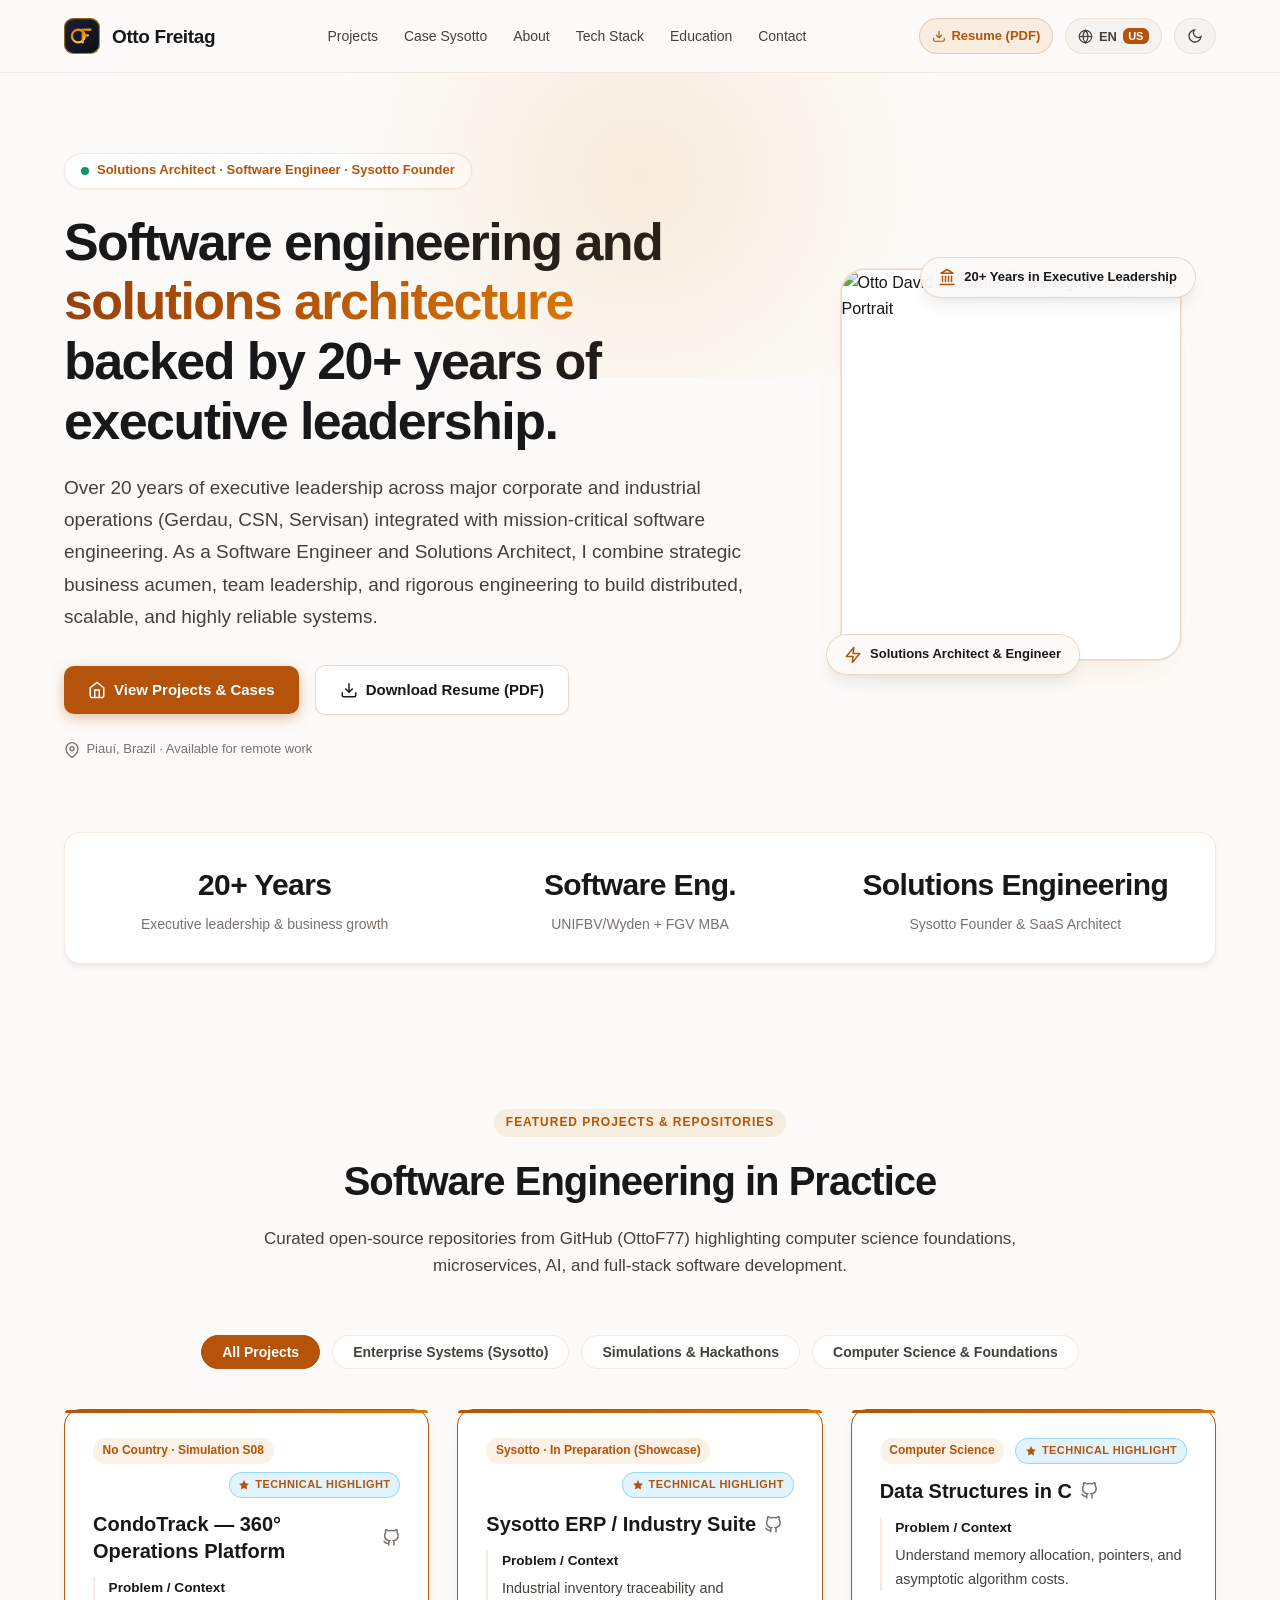
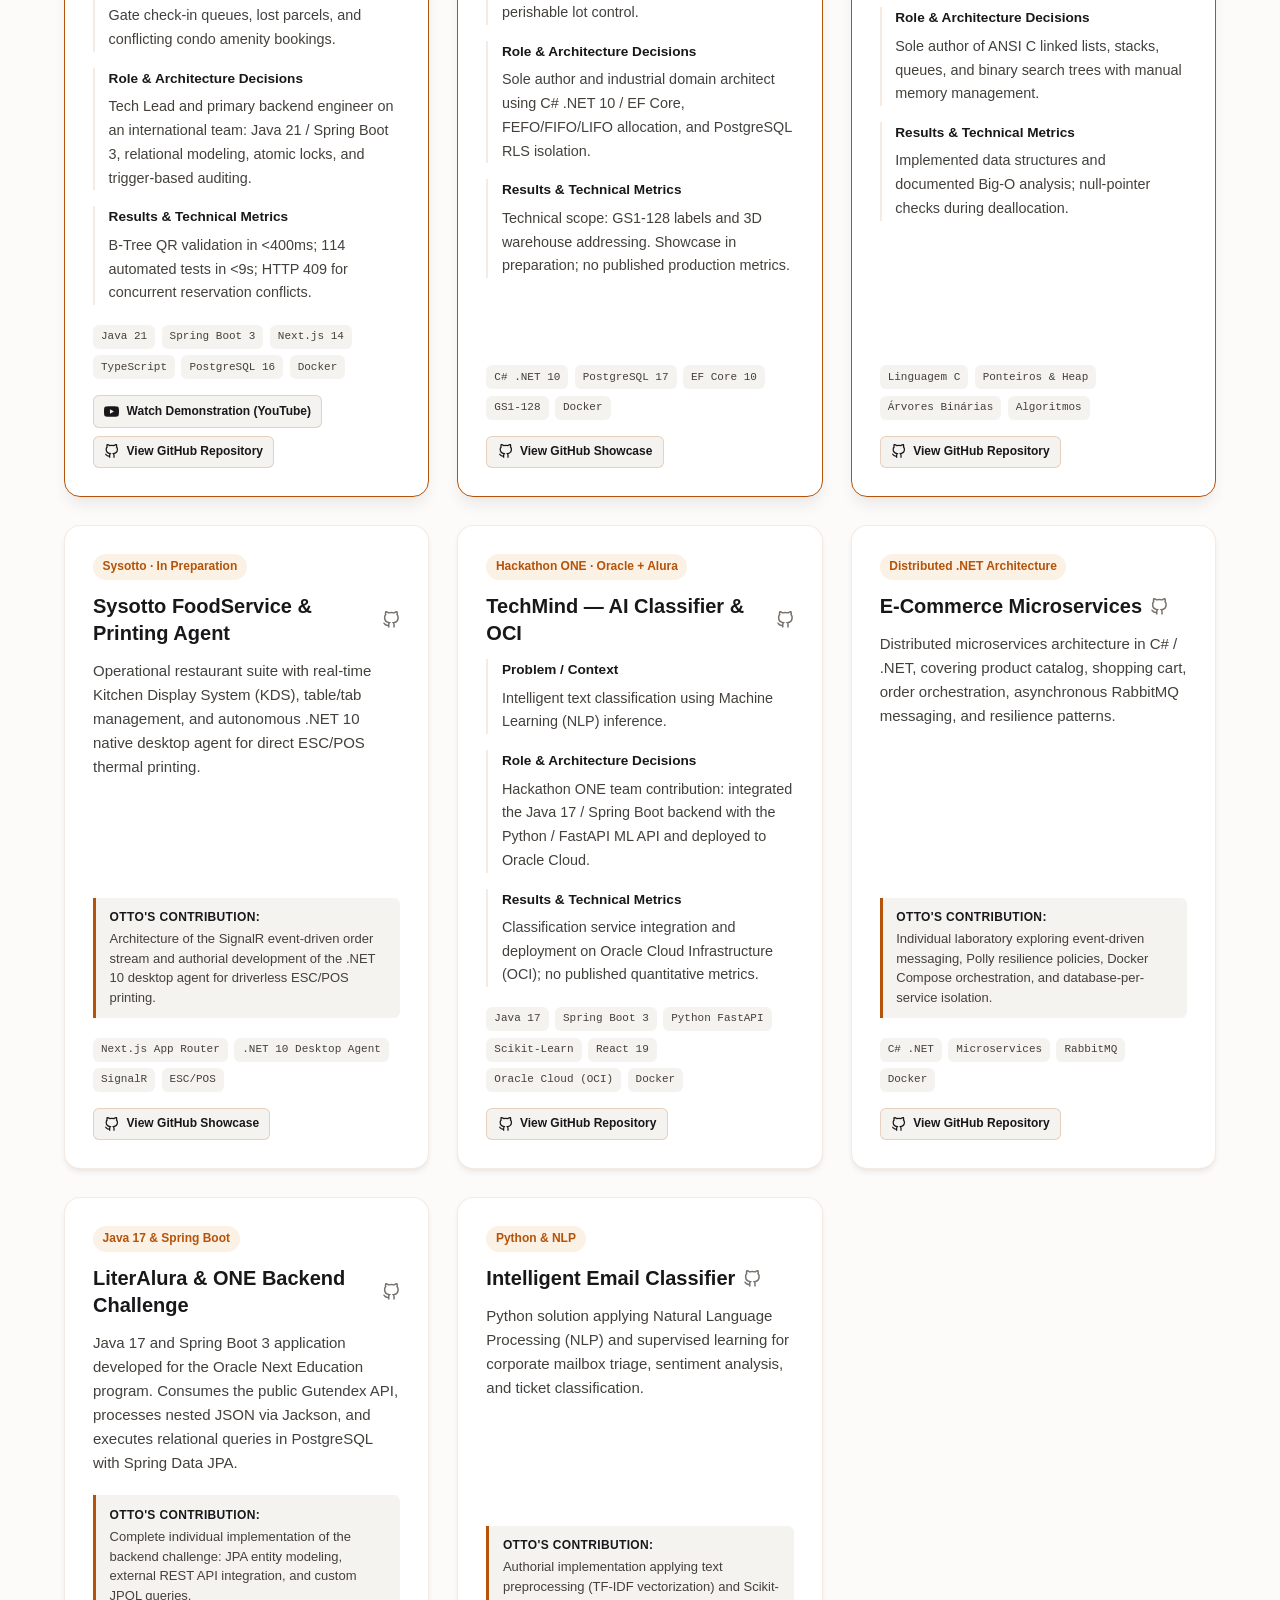
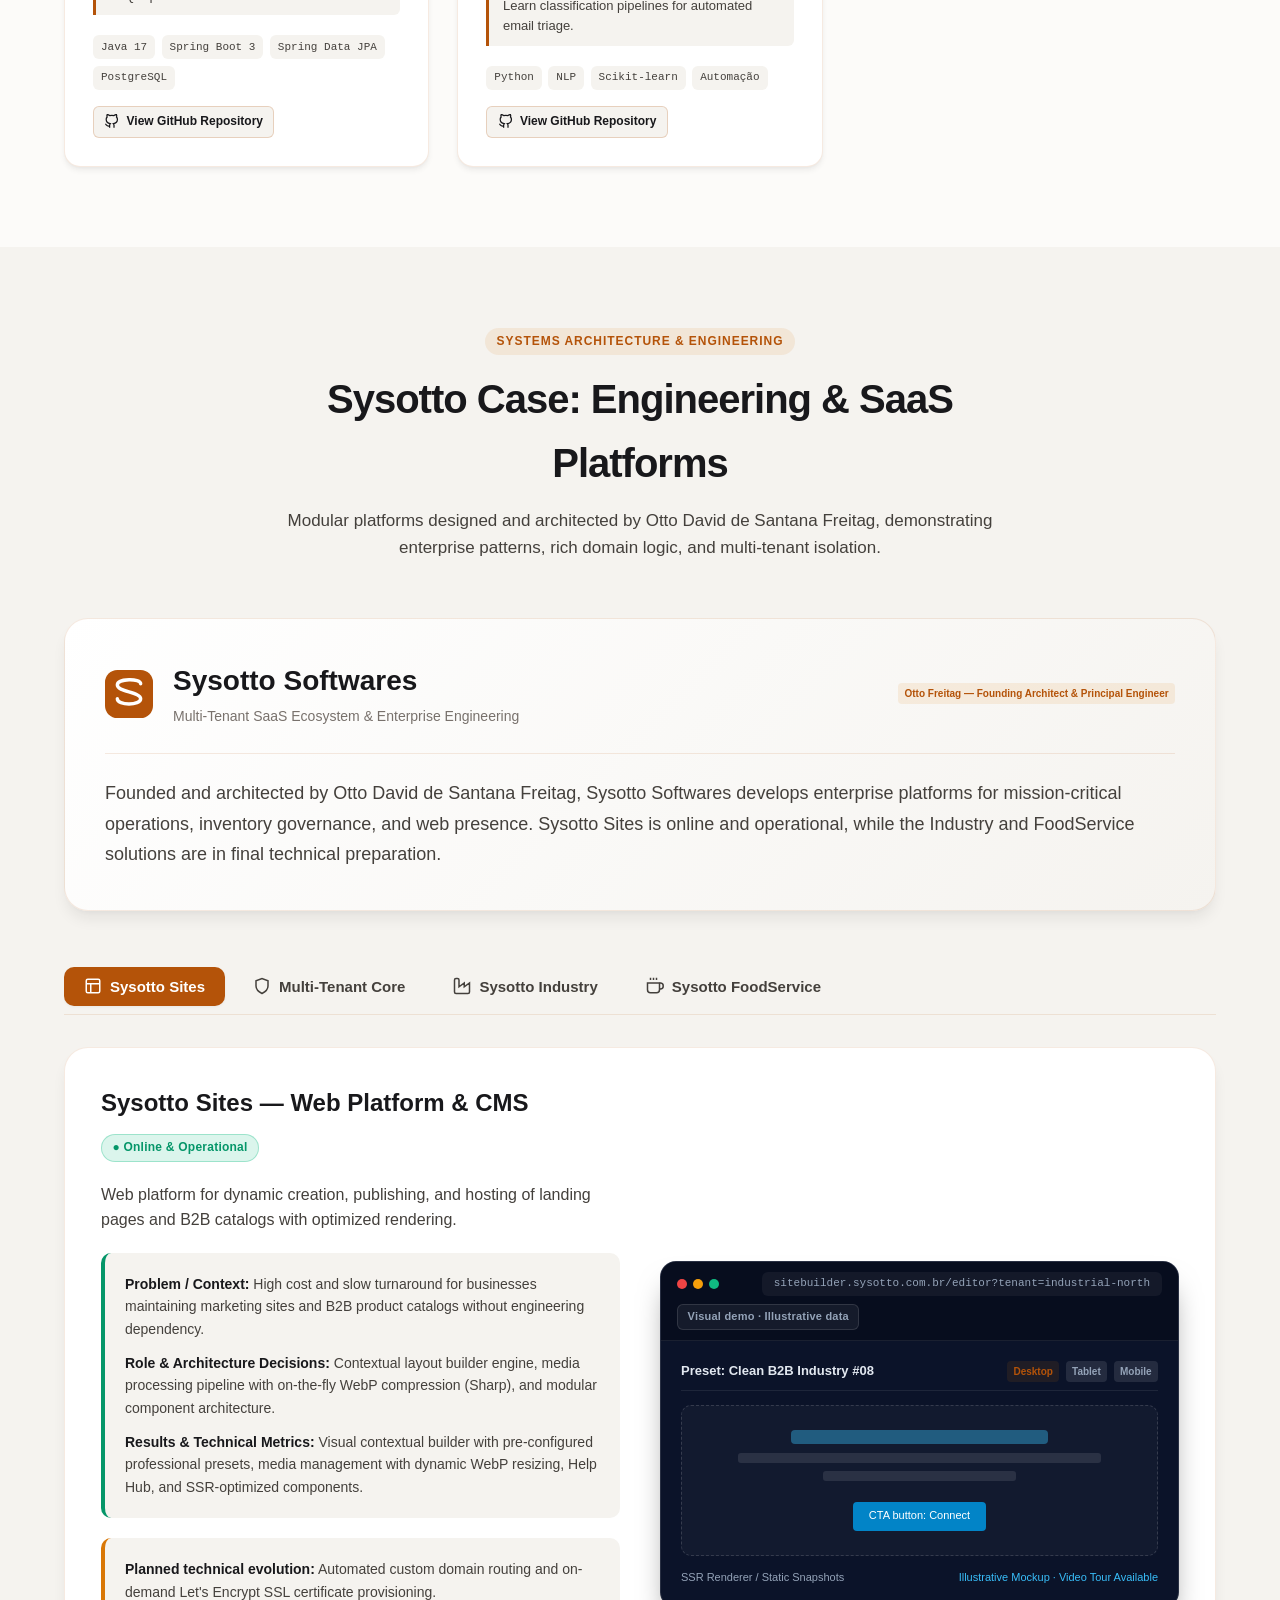
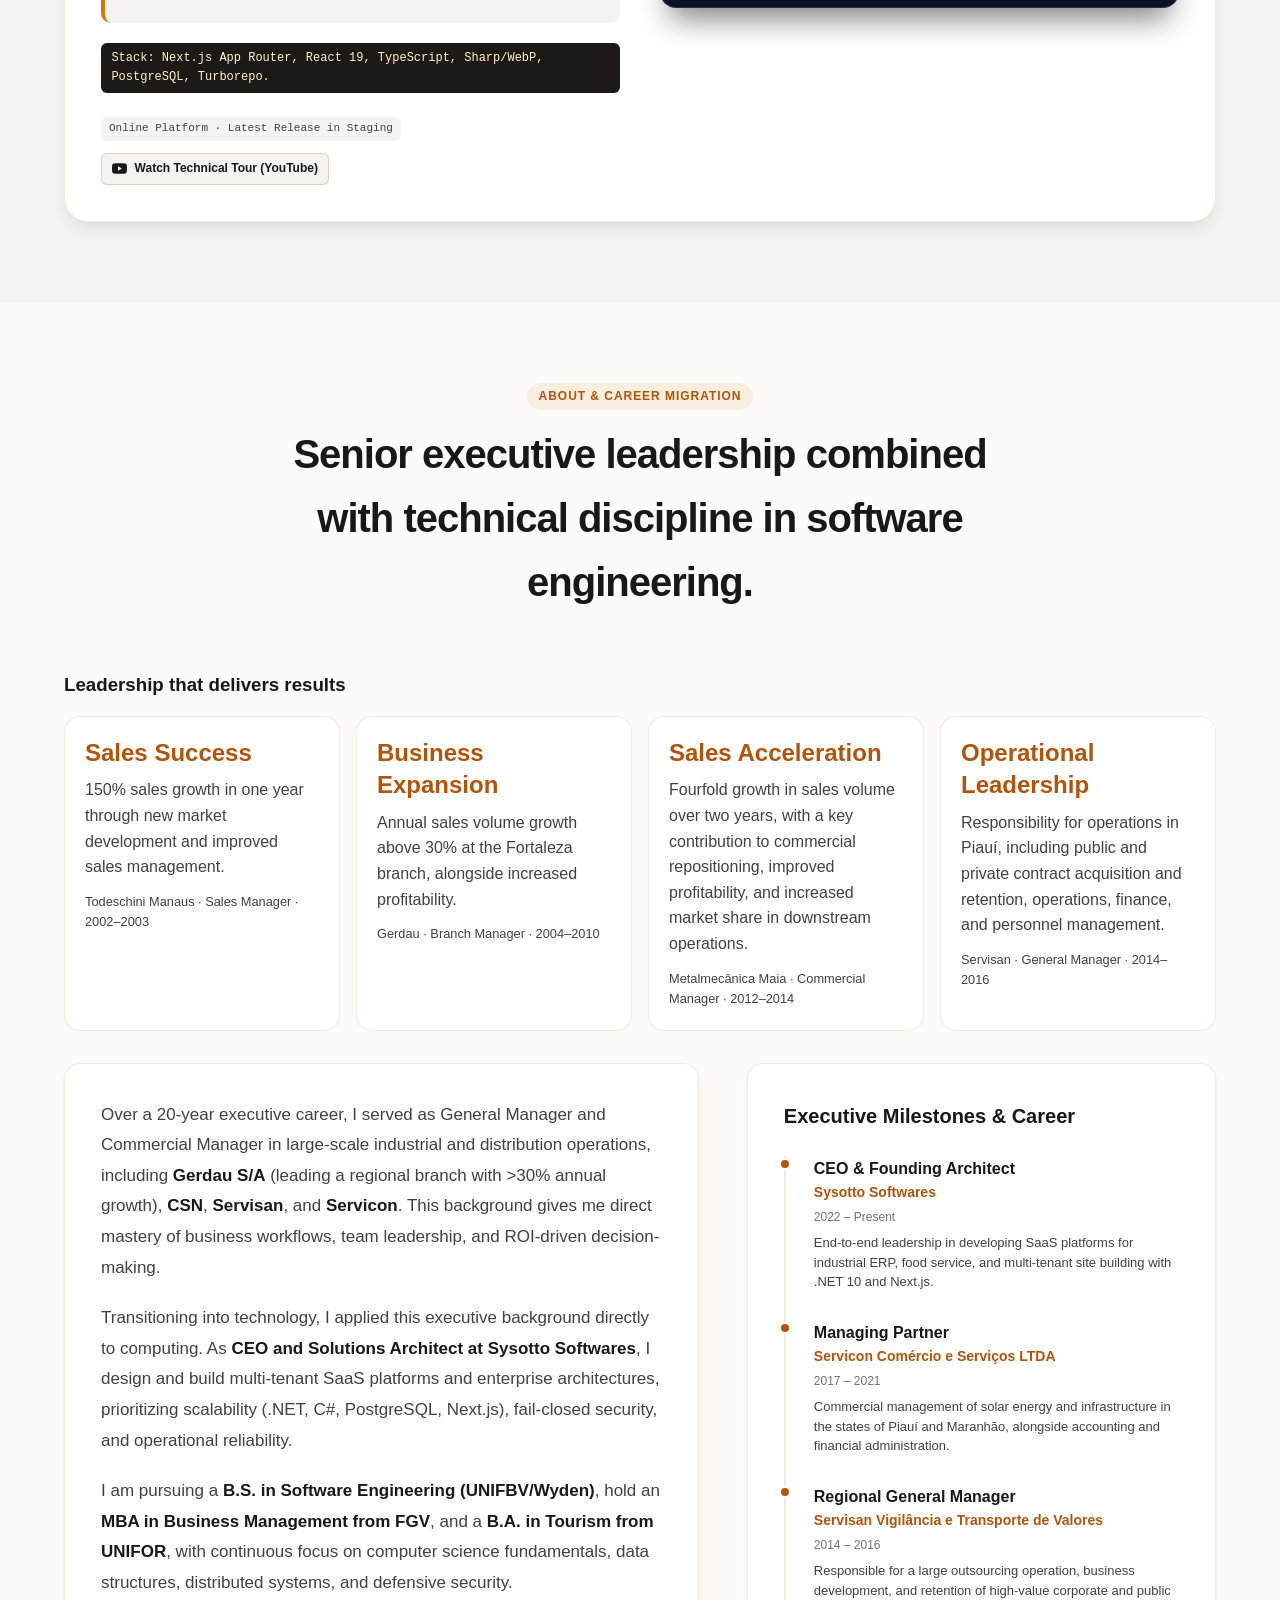
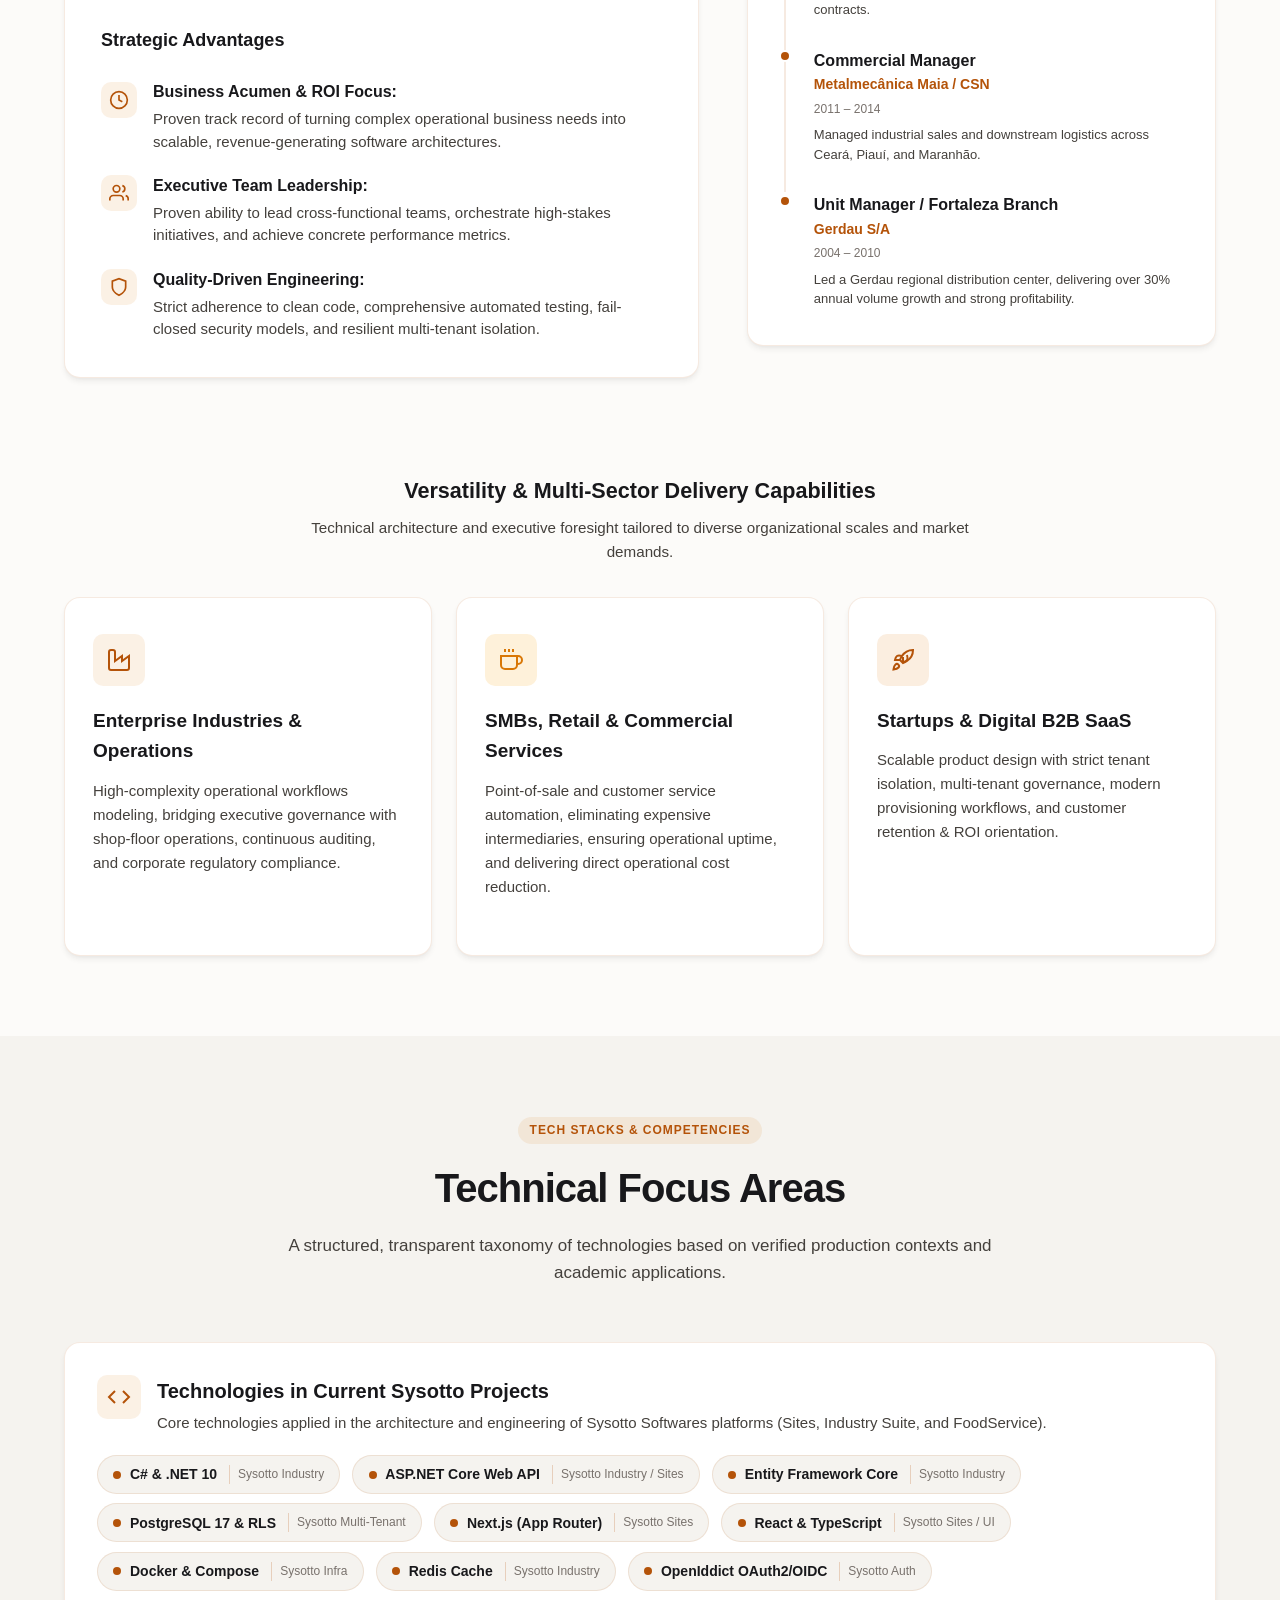
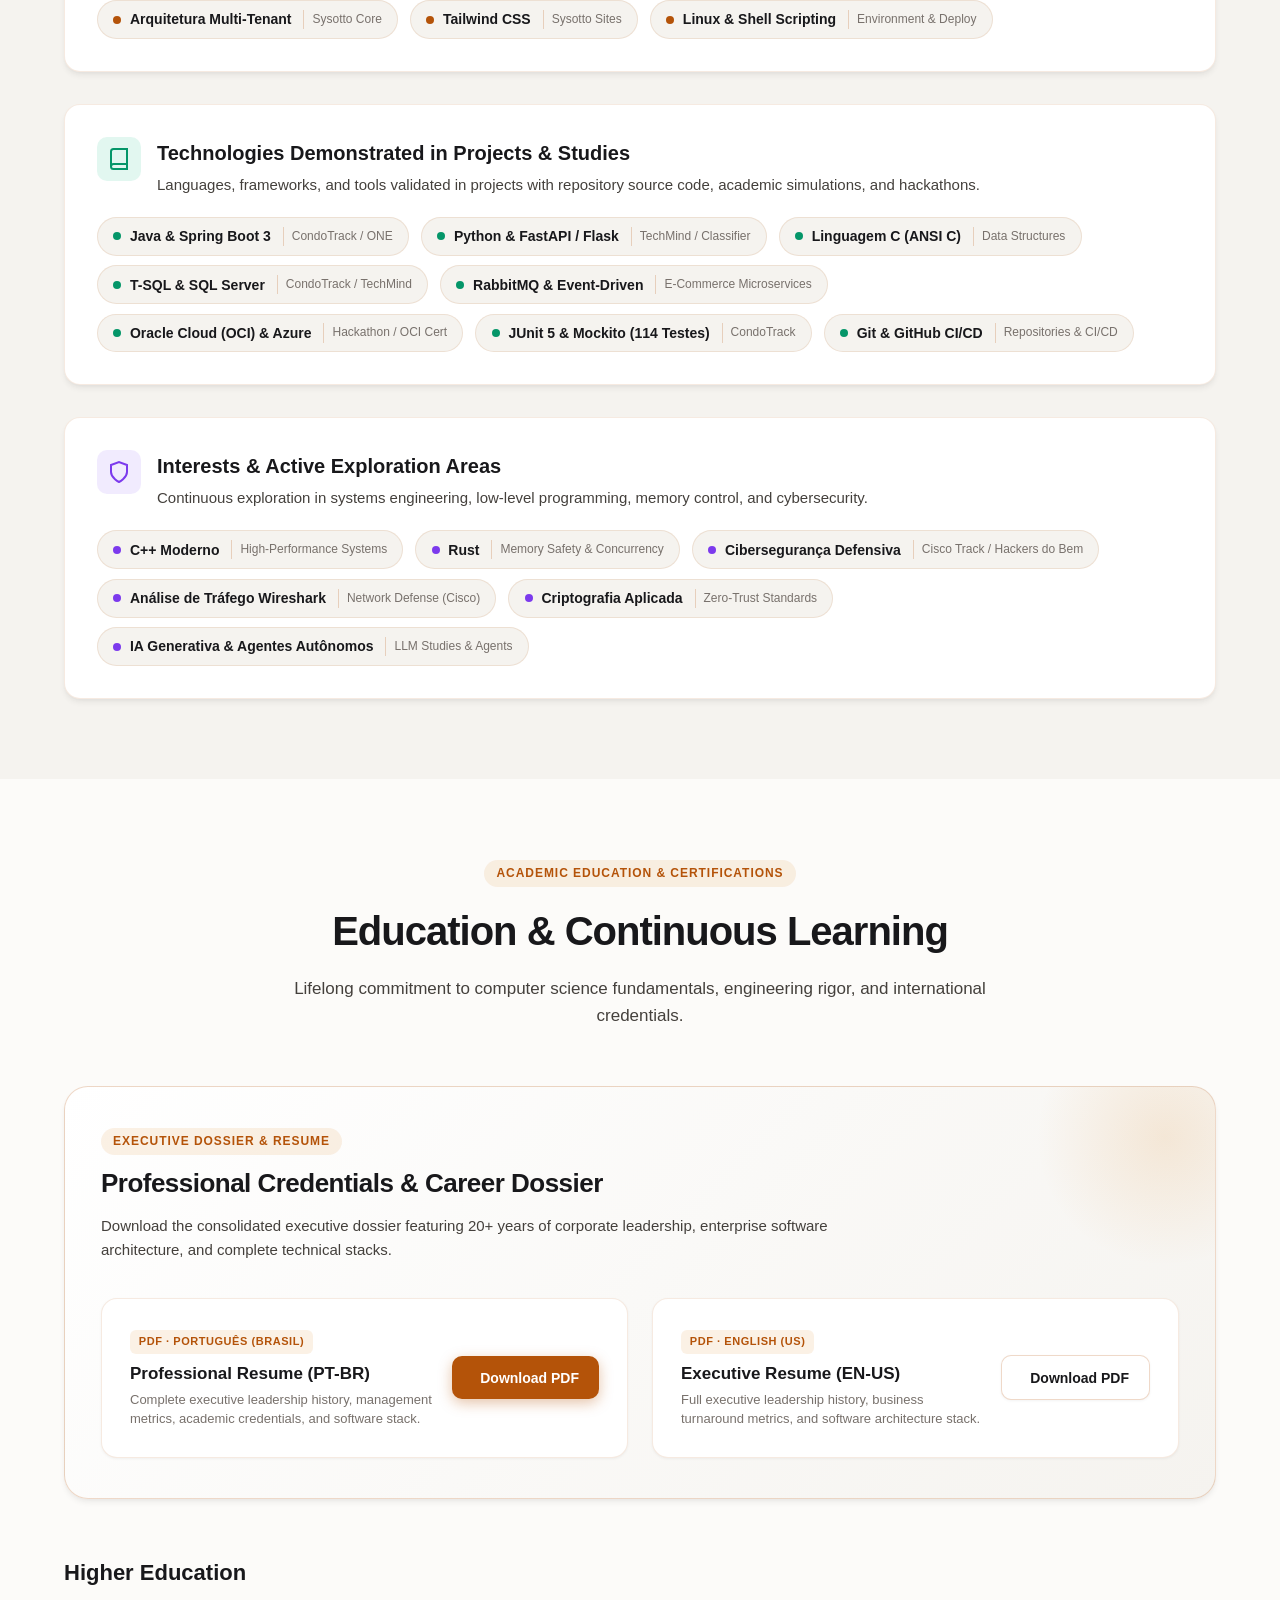
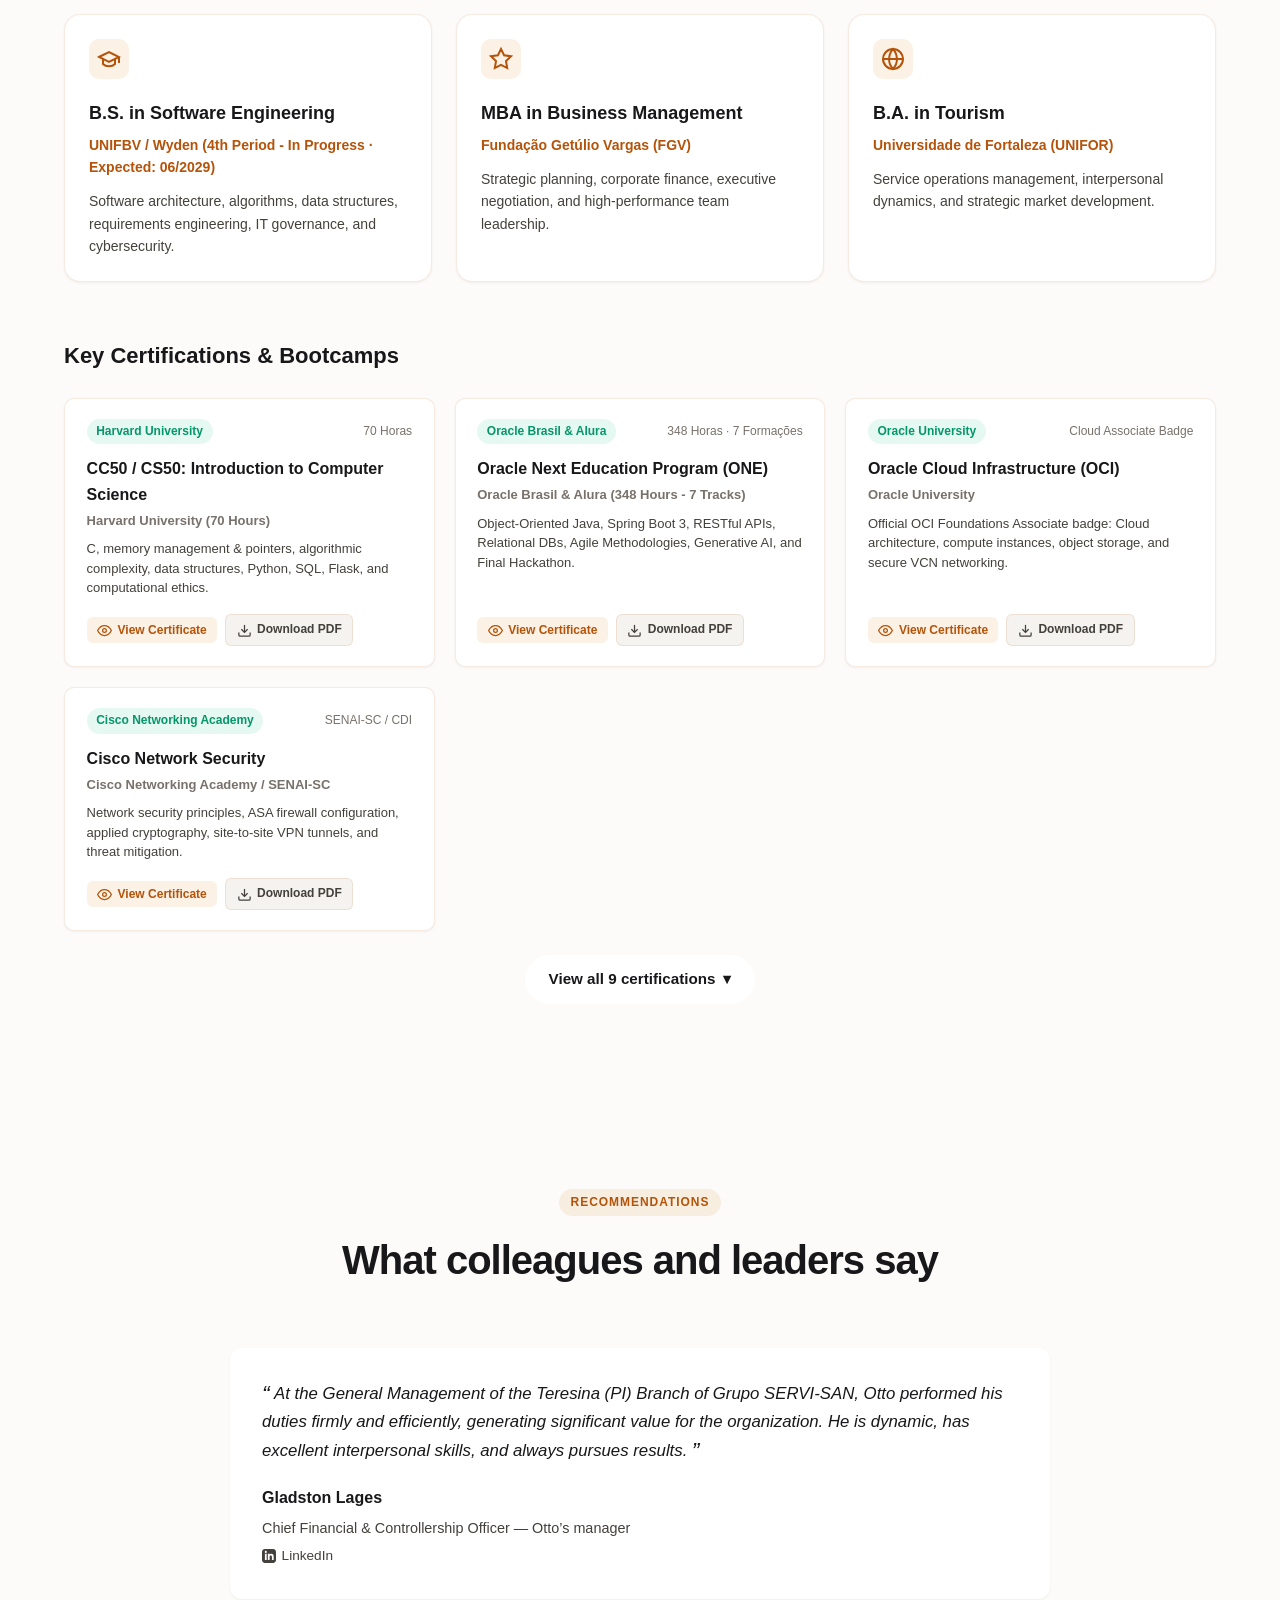
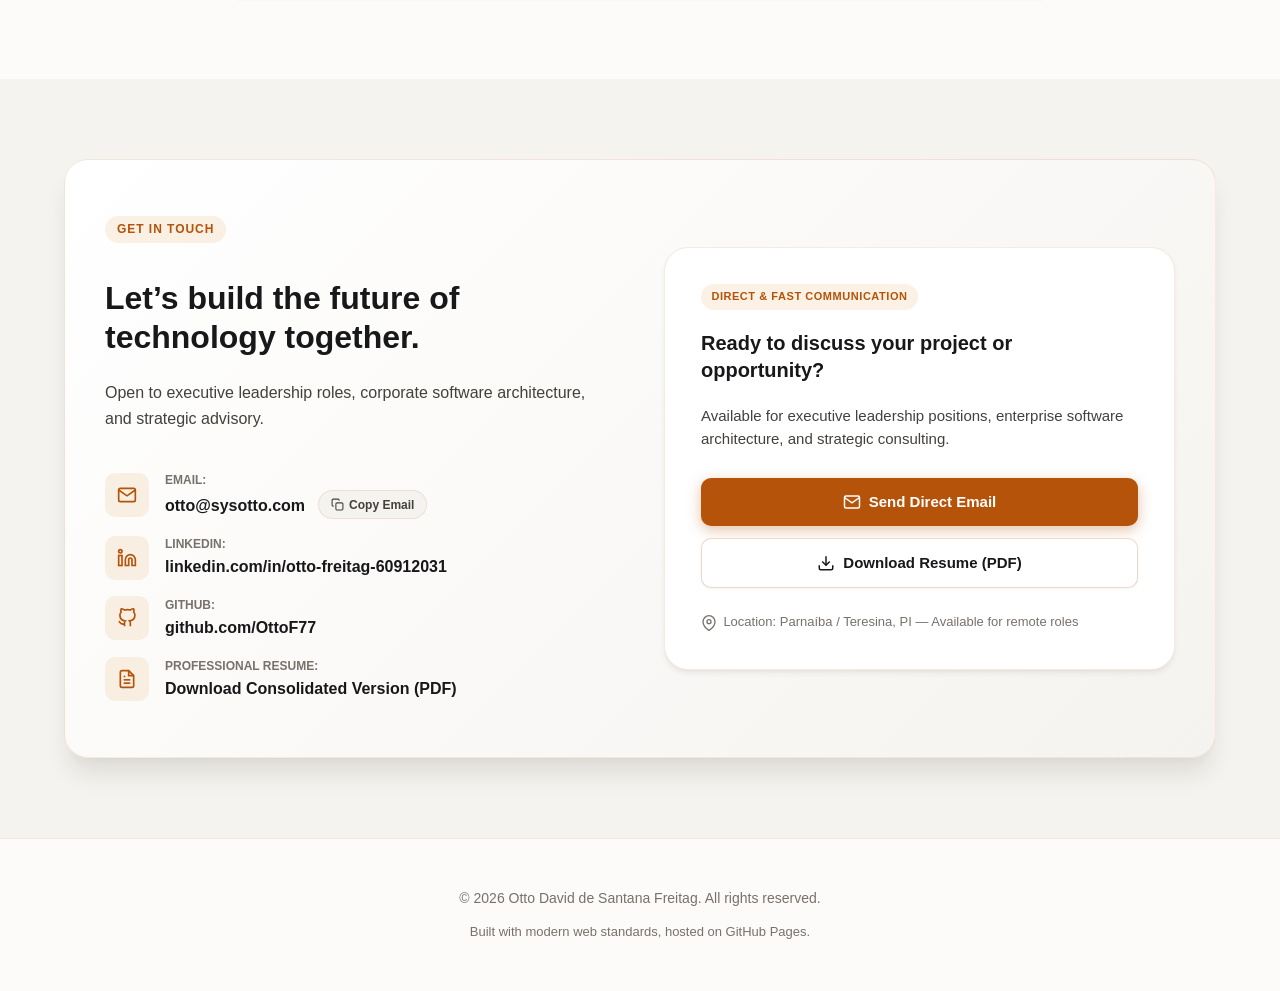
==== en/index.html @ 626f66d8 "feat(sprint-5): implement static /en route, dialog migration, video facade, and SEO (#14, #15, #16, " ====
<!DOCTYPE html>
<html lang="en-US" data-theme="dark">
<head>
  <meta charset="UTF-8">
  <meta name="viewport" content="width=device-width, initial-scale=1.0">
  <title>Otto David de Santana Freitag | Executive Leadership &amp; Software Engineering</title>
  <meta name="description" content="Executive portfolio of Otto David de Santana Freitag: 20+ years of executive leadership in major corporations (Gerdau, CSN, Servisan), Solutions Architect and founder of Sysotto Softwares.">
  <meta name="color-scheme" content="light dark">
  <meta name="theme-color" content="#090d16">
  <link rel="canonical" href="https://ottof77.github.io/ottodev/en/">
  <link rel="alternate" hreflang="pt-BR" href="https://ottof77.github.io/ottodev/">
  <link rel="alternate" hreflang="en-US" href="https://ottof77.github.io/ottodev/en/">
  <link rel="alternate" hreflang="x-default" href="https://ottof77.github.io/ottodev/">

  <!-- Anti-FOUC Theme Initialization (Modern Web Guidance) -->
  <script>
    (function() {
      const savedTheme = localStorage.getItem('otto_portfolio_theme');
      const prefersDark = window.matchMedia && window.matchMedia('(prefers-color-scheme: dark)').matches;
      const theme = (savedTheme === 'dark' || savedTheme === 'light') ? savedTheme : (prefersDark ? 'dark' : 'light');
      document.documentElement.setAttribute('data-theme', theme);
      document.documentElement.style.colorScheme = theme;
      const meta = document.querySelector('meta[name="theme-color"]');
      if (meta) meta.setAttribute('content', theme === 'dark' ? '#090d16' : '#fcfbf9');
    })();
  </script>

  <!-- Personal Favicon (Monogram OF) -->
  <link rel="icon" type="image/svg+xml" href="../assets/images/monogram-of.svg">

  <!-- Stylesheet -->
  <link rel="stylesheet" href="../css/style.css">

  <!-- Open Graph / Social Media Metadata (Verified Local Assets) -->
  <meta property="og:type" content="website">
  <meta property="og:title" content="Otto David de Santana Freitag | Executive Leadership &amp; Software Engineering">
  <meta property="og:description" content="Executive portfolio of Otto David de Santana Freitag: 20+ years of executive leadership in major corporations (Gerdau, CSN, Servisan), Solutions Architect and founder of Sysotto Softwares.">
  <meta property="og:url" content="https://ottof77.github.io/ottodev/en/">
  <meta property="og:image" content="https://ottof77.github.io/ottodev/assets/images/og-cover.jpg">
  <meta property="og:image:width" content="1200">
  <meta property="og:image:height" content="630">
  <meta property="og:image:type" content="image/jpeg">
  <meta property="og:image:alt" content="Executive card of Otto Freitag">
  <meta property="og:locale" content="en_US">
  <meta property="og:locale:alternate" content="pt_BR">

  <!-- Twitter Card Metadata -->
  <meta name="twitter:card" content="summary_large_image">
  <meta name="twitter:title" content="Otto David de Santana Freitag | Executive Leadership &amp; Software Engineering">
  <meta name="twitter:description" content="Executive portfolio of Otto David de Santana Freitag: 20+ years of executive leadership in major corporations (Gerdau, CSN, Servisan), Solutions Architect and founder of Sysotto Softwares.">
  <meta name="twitter:image" content="https://ottof77.github.io/ottodev/assets/images/og-cover.jpg">
  <meta name="twitter:image:alt" content="Executive card of Otto Freitag">

  <!-- Structured Data (Schema.org / JSON-LD) -->
  <script type="application/ld+json">
  {
    "@context": "https://schema.org",
    "@graph": [
      {
        "@type": "Person",
        "name": "Otto David de Santana Freitag",
        "jobTitle": "CEO & Software Engineer",
        "url": "https://ottof77.github.io/ottodev/",
        "image": "https://ottof77.github.io/ottodev/assets/images/otto-freitag.jpg",
        "worksFor": {
          "@type": "Organization",
          "name": "Sysotto Softwares"
        },
        "alumniOf": [
          {
            "@type": "EducationalOrganization",
            "name": "FGV (MBA em Gestão Empresarial)"
          },
          {
            "@type": "EducationalOrganization",
            "name": "UNIFBV / Wyden (Engenharia de Software)"
          },
          {
            "@type": "EducationalOrganization",
            "name": "UNIFOR (Turismo)"
          }
        ],
        "sameAs": [
          "https://www.linkedin.com/in/otto-freitag-60912031",
          "https://github.com/OttoF77"
        ]
      },
      {
        "@type": "WebSite",
        "name": "Otto Freitag — Professional Portfolio",
        "url": "https://ottof77.github.io/ottodev/en/",
        "inLanguage": [
          "en-US",
          "pt-BR"
        ]
      }
    ]
  }
  </script>
</head>
<body>

  <!-- Accessible Skip Link -->
  <a href="#main-content" class="skip-link" data-i18n="nav.skip_to_content">Skip to main content</a>

  <!-- Navigation Bar -->
  <header class="site-header" id="navbar">
    <div class="container nav-container">
      <a href="#home" class="brand-wrapper" aria-label="Otto Freitag - Home" data-i18n-aria-label="nav.brand_aria">
        <img src="../assets/images/monogram-of.svg" alt="Otto Freitag monogram" data-i18n-alt="brand.monogram_alt" width="40" height="40" class="brand-logo-img">
        <span class="brand-name">Otto Freitag</span>
      </a>

      <!-- Desktop & Mobile Navigation Links -->
      <nav aria-label="Main Navigation" class="site-nav" data-i18n-aria-label="nav.primary_label">
        <ul class="nav-links" id="primary-nav-list">
          <li><a href="#projects" class="nav-link" data-i18n="nav.projects">Projects</a></li>
          <li><a href="#sysotto" class="nav-link" data-i18n="nav.sysotto">Case Sysotto</a></li>
          <li><a href="#about" class="nav-link" data-i18n="nav.about">About</a></li>
          <li><a href="#skills" class="nav-link" data-i18n="nav.skills">Tech Stack</a></li>
          <li><a href="#education" class="nav-link" data-i18n="nav.education">Education</a></li>
          <li><a href="#contact" class="nav-link" data-i18n="nav.contact">Contact</a></li>
          <li class="mobile-cv-item"><a href="../assets/docs/cv-otto-freitag-en-us.pdf" download="CV-Otto-David-Freitag-EN-US.pdf" data-dynamic-cv class="nav-link" data-i18n="nav.cv">Resume (PDF)</a></li>
        </ul>
      </nav>

      <!-- Action Controls (Language + Theme + Mobile Menu) -->
      <div class="nav-actions">
        <!-- Direct CV Download in Navbar -->
        <a href="../assets/docs/cv-otto-freitag-en-us.pdf" download="CV-Otto-David-Freitag-EN-US.pdf" data-dynamic-cv class="action-btn nav-cv-btn" data-i18n-aria-label="Download the resume as a PDF">
          <svg width="14" height="14" viewBox="0 0 24 24" fill="none" stroke="currentColor" stroke-width="2"><path d="M21 15v4a2 2 0 0 1-2 2H5a2 2 0 0 1-2-2v-4"></path><polyline points="7 10 12 15 17 10"></polyline><line x1="12" y1="15" x2="12" y2="3"></line></svg>
          <span data-i18n="nav.cv">Resume (PDF)</span>
        </a>

        <!-- Language Switcher -->
        <button class="action-btn" data-action="toggle-lang" aria-label="Switch language to Portuguese (PT)" title="Switch to Portuguese">
          <svg width="15" height="15" viewBox="0 0 24 24" fill="none" stroke="currentColor" stroke-width="2"><circle cx="12" cy="12" r="10"></circle><line x1="2" y1="12" x2="22" y2="12"></line><path d="M12 2a15.3 15.3 0 0 1 4 10 15.3 15.3 0 0 1-4 10 15.3 15.3 0 0 1-4-10 15.3 15.3 0 0 1 4-10z"></path></svg>
          <span class="lang-current-text">EN</span>
          <span class="lang-badge">US</span>
        </button>

        <!-- Theme Toggle -->
        <button class="action-btn" data-action="toggle-theme" aria-label="Alternar tema de cores" title="Modo Claro / Escuro">
          <!-- Sun icon (for dark mode) -->
          <svg class="theme-icon-sun" width="16" height="16" viewBox="0 0 24 24" fill="none" stroke="currentColor" stroke-width="2"><circle cx="12" cy="12" r="5"></circle><line x1="12" y1="1" x2="12" y2="3"></line><line x1="12" y1="21" x2="12" y2="23"></line><line x1="4.22" y1="4.22" x2="5.64" y2="5.64"></line><line x1="18.36" y1="18.36" x2="19.78" y2="19.78"></line><line x1="1" y1="12" x2="3" y2="12"></line><line x1="21" y1="12" x2="23" y2="12"></line><line x1="4.22" y1="19.78" x2="5.64" y2="18.36"></line><line x1="18.36" y1="5.64" x2="19.78" y2="4.22"></line></svg>
          <!-- Moon icon (for light mode) -->
          <svg class="theme-icon-moon" width="16" height="16" viewBox="0 0 24 24" fill="none" stroke="currentColor" stroke-width="2"><path d="M21 12.79A9 9 0 1 1 11.21 3 7 7 0 0 0 21 12.79z"></path></svg>
        </button>

        <!-- Mobile Menu Toggle Button -->
        <button class="mobile-menu-toggle" aria-label="Abrir menu" aria-expanded="false" aria-controls="primary-nav-list">
          <span></span>
          <span></span>
          <span></span>
        </button>
      </div>
    </div>
  </header>

  <main id="main-content" tabindex="-1">
  <!-- Hero Section -->
  <section class="hero-section" id="home">
    <div class="hero-backdrop-glow"></div>
    <div class="container">
      
      <div class="hero-grid-2col">
        <!-- Left: Narrative & Actions -->
        <div class="hero-text-col">
          <div class="hero-badge-pill">
            <span class="pulse-dot"></span>
            <span data-i18n="hero.badge">Solutions Architect · Software Engineer · Sysotto Founder</span>
          </div>

          <h1 class="hero-title">
            <span data-i18n="hero.title_start">Software engineering and</span>
            <span class="hero-highlight" data-i18n="hero.title_highlight">solutions architecture</span>
            <span data-i18n="hero.title_end">backed by 20+ years of executive leadership.</span>
          </h1>

          <p class="hero-subtitle" data-i18n="hero.subtitle">Over 20 years of executive leadership across major corporate and industrial operations (Gerdau, CSN, Servisan) integrated with mission-critical software engineering. As a Software Engineer and Solutions Architect, I combine strategic business acumen, team leadership, and rigorous engineering to build distributed, scalable, and highly reliable systems.</p>

          <div class="hero-actions hero-cta-group">
            <a href="#projects" class="btn btn-primary">
              <svg width="18" height="18" viewBox="0 0 24 24" fill="none" stroke="currentColor" stroke-width="2"><path d="M3 9l9-7 9 7v11a2 2 0 0 1-2 2H5a2 2 0 0 1-2-2z"></path><polyline points="9 22 9 12 15 12 15 22"></polyline></svg>
              <span data-i18n="hero.cta_projects">View Projects &amp; Cases</span>
            </a>
            <a href="../assets/docs/cv-otto-freitag-en-us.pdf" download="CV-Otto-David-Freitag-EN-US.pdf" data-dynamic-cv class="btn btn-secondary">
              <svg width="18" height="18" viewBox="0 0 24 24" fill="none" stroke="currentColor" stroke-width="2"><path d="M21 15v4a2 2 0 0 1-2 2H5a2 2 0 0 1-2-2v-4"></path><polyline points="7 10 12 15 17 10"></polyline><line x1="12" y1="15" x2="12" y2="3"></line></svg>
              <span data-i18n="hero.cta_cv">Download Resume (PDF)</span>
            </a>
          </div>

          <div class="hero-location-text">
            <svg width="16" height="16" viewBox="0 0 24 24" fill="none" stroke="currentColor" stroke-width="2"><path d="M21 10c0 7-9 13-9 13s-9-6-9-13a9 9 0 0 1 18 0z"></path><circle cx="12" cy="10" r="3"></circle></svg>
            <span data-i18n="hero.location">Piauí, Brazil · Available for remote work</span>
          </div>
        </div>

        <!-- Right: Executive Photo & Status Pills -->
        <div class="hero-photo-col">
          <div class="hero-photo-container">
            <div class="hero-floating-pill pill-top-right">
              <svg aria-hidden="true" width="18" height="18" viewBox="0 0 24 24" fill="none" stroke="currentColor" stroke-width="2" stroke-linecap="round" stroke-linejoin="round"><line x1="3" y1="22" x2="21" y2="22"></line><line x1="6" y1="18" x2="6" y2="11"></line><line x1="10" y1="18" x2="10" y2="11"></line><line x1="14" y1="18" x2="14" y2="11"></line><line x1="18" y1="18" x2="18" y2="11"></line><polygon points="12 2 20 7 4 7"></polygon></svg>
              <span data-i18n="hero.pill_experience">20+ Years in Executive Leadership</span>
            </div>

            <div class="hero-photo-frame">
              <picture>
                <source srcset="assets/images/otto-freitag.avif" type="image/avif">
                <source srcset="assets/images/otto-freitag.webp" type="image/webp">
                <img src="../assets/images/otto-freitag.jpg" alt="Otto David de Santana Freitag - Professional Portrait" data-i18n-alt="hero.photo_alt" width="800" height="800" class="hero-photo-img" loading="eager" fetchpriority="high" decoding="async">
              </picture>
            </div>

            <div class="hero-floating-pill pill-bottom-left">
              <svg aria-hidden="true" width="18" height="18" viewBox="0 0 24 24" fill="none" stroke="currentColor" stroke-width="2" stroke-linecap="round" stroke-linejoin="round"><polygon points="13 2 3 14 12 14 11 22 21 10 12 10 13 2"></polygon></svg>
              <span data-i18n="hero.pill_role">Solutions Architect &amp; Engineer</span>
            </div>
          </div>
        </div>
      </div>

      <!-- Hero Statistics Bar -->
      <div class="hero-stats-grid">
        <div class="stat-item">
          <div class="stat-value" data-i18n="hero.stat_experience">20+ Years</div>
          <div class="stat-label" data-i18n="hero.stat_experience_desc">Executive leadership &amp; business growth</div>
        </div>
        <div class="stat-item">
          <div class="stat-value" data-i18n="hero.stat_academic">Software Eng.</div>
          <div class="stat-label" data-i18n="hero.stat_academic_desc">UNIFBV/Wyden + FGV MBA</div>
        </div>
        <div class="stat-item">
          <div class="stat-value" data-i18n="hero.stat_sysotto">Solutions Engineering</div>
          <div class="stat-label" data-i18n="hero.stat_sysotto_desc">Sysotto Founder &amp; SaaS Architect</div>
        </div>
      </div>

    </div>
  </section>

  <!-- Featured Projects & Repositories (OttoF77 GitHub) -->
  <section class="section-padding" id="projects">
    <div class="container">
      <div class="section-header">
        <span class="section-pill" data-i18n="projects.title">Featured Projects &amp; Repositories</span>
        <h2 class="section-title" data-i18n="projects.section_heading">Software Engineering in Practice</h2>
        <p class="section-subtitle" data-i18n="projects.subtitle">Curated open-source repositories from GitHub (OttoF77) highlighting computer science foundations, microservices, AI, and full-stack software development.</p>
      </div>

      <!-- Filter Buttons -->
      <div class="projects-filter-bar" role="group" aria-label="Filter projects by category" data-i18n-aria-label="projects.filter_label">
        <button class="filter-btn active" data-filter="all" aria-pressed="true" data-i18n="projects.tab_all">All Projects</button>
        <button class="filter-btn" data-filter="sysotto" aria-pressed="false" data-i18n="projects.tab_sysotto">Enterprise Systems (Sysotto)</button>
        <button class="filter-btn" data-filter="hackathon" aria-pressed="false" data-i18n="projects.tab_hackathons">Simulations &amp; Hackathons</button>
        <button class="filter-btn" data-filter="academic" aria-pressed="false" data-i18n="projects.tab_academic">Computer Science &amp; Foundations</button>
      </div>

      <!-- Projects Grid -->
      <div class="projects-grid">
        
        <!-- CARD 1 (Featured #1): CondoTrack (No Country Simulation) -->
        <div class="project-card featured-case" data-category="hackathon">
          <div class="project-card-header">
            <span class="project-cat-badge" data-i18n="proj.condotrack_badge">No Country · Simulation S08</span>
            <span class="project-featured-flag">
              <svg aria-hidden="true" width="12" height="12" viewBox="0 0 24 24" fill="currentColor"><polygon points="12 2 15.09 8.26 22 9.27 17 14.14 18.18 21.02 12 17.77 5.82 21.02 7 14.14 2 9.27 8.91 8.26 12 2"></polygon></svg>
              <span data-i18n="projects.featured_flag">Technical Highlight</span>
            </span>
          </div>
          <h3 class="project-title">
            <a href="https://github.com/No-Country-simulation/S08-26-equipo-17" target="_blank" rel="noopener" class="project-repo-link" data-i18n-aria-label="View the project repository on GitHub">
              <span data-i18n="proj.condotrack_title">CondoTrack — 360° Operations Platform</span>
              <svg class="project-gh-icon" width="18" height="18" viewBox="0 0 24 24" fill="none" stroke="currentColor" stroke-width="2"><path d="M9 19c-5 1.5-5-2.5-7-3m14 6v-3.87a3.37 3.37 0 0 0-.94-2.61c3.14-.35 6.44-1.54 6.44-7A5.44 5.44 0 0 0 20 4.77 5.07 5.07 0 0 0 19.91 1S18.73.65 16 2.48a13.38 13.38 0 0 0-7 0C6.27.65 5.09 1 5.09 1A5.07 5.07 0 0 0 5 4.77a5.44 5.44 0 0 0-1.5 3.78c0 5.42 3.3 6.61 6.44 7A3.37 3.37 0 0 0 9 18.13V22"></path></svg>
            </a>
          </h3>
          <dl class="case-summary">
            <div class="case-summary-item">
              <dt data-i18n="projects.case_0">Problem / Context</dt>
              <dd data-i18n="proj.condotrack_case_0">Gate check-in queues, lost parcels, and conflicting condo amenity bookings.</dd>
            </div>
            <div class="case-summary-item">
              <dt data-i18n="projects.case_1">Role &amp; Architecture Decisions</dt>
              <dd data-i18n="proj.condotrack_case_1">Tech Lead and primary backend engineer on an international team: Java 21 / Spring Boot 3, relational modeling, atomic locks, and trigger-based auditing.</dd>
            </div>
            <div class="case-summary-item">
              <dt data-i18n="projects.case_2">Results &amp; Technical Metrics</dt>
              <dd data-i18n="proj.condotrack_case_2">B-Tree QR validation in &lt;400ms; 114 automated tests in &lt;9s; HTTP 409 for concurrent reservation conflicts.</dd>
            </div>
          </dl>
          <div class="project-tags">
            <span class="project-tag">Java 21</span>
            <span class="project-tag">Spring Boot 3</span>
            <span class="project-tag">Next.js 14</span>
            <span class="project-tag">TypeScript</span>
            <span class="project-tag">PostgreSQL 16</span>
            <span class="project-tag">Docker</span>
          </div>
          <div class="project-action-row">
            <a href="https://youtu.be/hsFRhAHKpkE" target="_blank" rel="noopener" class="project-video-btn" data-video-id="hsFRhAHKpkE" data-video-title-key="proj.condotrack_video_title" data-i18n-aria-label="Watch the project demonstration on YouTube">
              <svg width="15" height="15" viewBox="0 0 24 24" fill="currentColor"><path d="M23.498 6.186a3.016 3.016 0 0 0-2.122-2.136C19.505 3.545 12 3.545 12 3.545s-7.505 0-9.377.505A3.017 3.017 0 0 0 .502 6.186C0 8.07 0 12 0 12s0 3.93.502 5.814a3.016 3.016 0 0 0 2.122 2.136c1.871.505 9.376.505 9.376.505s7.505 0 9.377-.505a3.015 3.015 0 0 0 2.122-2.136C24 15.93 24 12 24 12s0-3.93-.502-5.814zM9.545 15.568V8.432L15.818 12l-6.273 3.568z"/></svg>
              <span data-i18n="proj.condotrack_video_btn">Watch Demonstration (YouTube)</span>
            </a>
            <a href="https://github.com/No-Country-simulation/S08-26-equipo-17" target="_blank" rel="noopener" class="project-btn-link" data-i18n-aria-label="View the project repository on GitHub">
              <svg width="15" height="15" viewBox="0 0 24 24" fill="none" stroke="currentColor" stroke-width="2"><path d="M9 19c-5 1.5-5-2.5-7-3m14 6v-3.87a3.37 3.37 0 0 0-.94-2.61c3.14-.35 6.44-1.54 6.44-7A5.44 5.44 0 0 0 20 4.77 5.07 5.07 0 0 0 19.91 1S18.73.65 16 2.48a13.38 13.38 0 0 0-7 0C6.27.65 5.09 1 5.09 1A5.07 5.07 0 0 0 5 4.77a5.44 5.44 0 0 0-1.5 3.78c0 5.42 3.3 6.61 6.44 7A3.37 3.37 0 0 0 9 18.13V22"></path></svg>
              <span data-i18n="proj.btn_view_repo">View GitHub Repository</span>
            </a>
          </div>
        </div>

        <!-- CARD 2 (Featured #2): Sysotto ERP / Industry Suite -->
        <div class="project-card featured-case" data-category="sysotto">
          <div class="project-card-header">
            <span class="project-cat-badge" data-i18n="proj.sysotto_ind_badge">Sysotto · In Preparation (Showcase)</span>
            <span class="project-featured-flag">
              <svg aria-hidden="true" width="12" height="12" viewBox="0 0 24 24" fill="currentColor"><polygon points="12 2 15.09 8.26 22 9.27 17 14.14 18.18 21.02 12 17.77 5.82 21.02 7 14.14 2 9.27 8.91 8.26 12 2"></polygon></svg>
              <span data-i18n="projects.featured_flag">Technical Highlight</span>
            </span>
          </div>
          <h3 class="project-title">
            <a href="https://github.com/OttoF77/Sysotto.Inventory.Showcase" target="_blank" rel="noopener" class="project-repo-link" data-i18n-aria-label="View the project showcase on GitHub">
              <span data-i18n="proj.sysotto_ind_title">Sysotto ERP / Industry Suite</span>
              <svg class="project-gh-icon" width="18" height="18" viewBox="0 0 24 24" fill="none" stroke="currentColor" stroke-width="2"><path d="M9 19c-5 1.5-5-2.5-7-3m14 6v-3.87a3.37 3.37 0 0 0-.94-2.61c3.14-.35 6.44-1.54 6.44-7A5.44 5.44 0 0 0 20 4.77 5.07 5.07 0 0 0 19.91 1S18.73.65 16 2.48a13.38 13.38 0 0 0-7 0C6.27.65 5.09 1 5.09 1A5.07 5.07 0 0 0 5 4.77a5.44 5.44 0 0 0-1.5 3.78c0 5.42 3.3 6.61 6.44 7A3.37 3.37 0 0 0 9 18.13V22"></path></svg>
            </a>
          </h3>
          <dl class="case-summary">
            <div class="case-summary-item">
              <dt data-i18n="projects.case_0">Problem / Context</dt>
              <dd data-i18n="proj.sysotto_ind_case_0">Industrial inventory traceability and perishable lot control.</dd>
            </div>
            <div class="case-summary-item">
              <dt data-i18n="projects.case_1">Role &amp; Architecture Decisions</dt>
              <dd data-i18n="proj.sysotto_ind_case_1">Sole author and industrial domain architect using C# .NET 10 / EF Core, FEFO/FIFO/LIFO allocation, and PostgreSQL RLS isolation.</dd>
            </div>
            <div class="case-summary-item">
              <dt data-i18n="projects.case_2">Results &amp; Technical Metrics</dt>
              <dd data-i18n="proj.sysotto_ind_case_2">Technical scope: GS1-128 labels and 3D warehouse addressing. Showcase in preparation; no published production metrics.</dd>
            </div>
          </dl>
          <div class="project-tags">
            <span class="project-tag">C# .NET 10</span>
            <span class="project-tag">PostgreSQL 17</span>
            <span class="project-tag">EF Core 10</span>
            <span class="project-tag">GS1-128</span>
            <span class="project-tag">Docker</span>
          </div>
          <div class="project-action-row">
            <a href="https://github.com/OttoF77/Sysotto.Inventory.Showcase" target="_blank" rel="noopener" class="project-btn-link" data-i18n-aria-label="View the project showcase on GitHub">
              <svg width="15" height="15" viewBox="0 0 24 24" fill="none" stroke="currentColor" stroke-width="2"><path d="M9 19c-5 1.5-5-2.5-7-3m14 6v-3.87a3.37 3.37 0 0 0-.94-2.61c3.14-.35 6.44-1.54 6.44-7A5.44 5.44 0 0 0 20 4.77 5.07 5.07 0 0 0 19.91 1S18.73.65 16 2.48a13.38 13.38 0 0 0-7 0C6.27.65 5.09 1 5.09 1A5.07 5.07 0 0 0 5 4.77a5.44 5.44 0 0 0-1.5 3.78c0 5.42 3.3 6.61 6.44 7A3.37 3.37 0 0 0 9 18.13V22"></path></svg>
              <span data-i18n="proj.btn_view_showcase">View GitHub Showcase</span>
            </a>
          </div>
        </div>

        <!-- CARD 3 (Featured #3): C Data Structures (Academic Impact) -->
        <div class="project-card featured-case" data-category="academic">
          <div class="project-card-header">
            <span class="project-cat-badge" data-i18n="proj.c_ds_badge">Computer Science</span>
            <span class="project-featured-flag">
              <svg aria-hidden="true" width="12" height="12" viewBox="0 0 24 24" fill="currentColor"><polygon points="12 2 15.09 8.26 22 9.27 17 14.14 18.18 21.02 12 17.77 5.82 21.02 7 14.14 2 9.27 8.91 8.26 12 2"></polygon></svg>
              <span data-i18n="projects.featured_flag">Technical Highlight</span>
            </span>
          </div>
          <h3 class="project-title">
            <a href="https://github.com/OttoF77/estruturas-de-dados-em-C" target="_blank" rel="noopener" class="project-repo-link" data-i18n-aria-label="View the project repository on GitHub">
              <span data-i18n="proj.c_ds_title">Data Structures in C</span>
              <svg class="project-gh-icon" width="18" height="18" viewBox="0 0 24 24" fill="none" stroke="currentColor" stroke-width="2"><path d="M9 19c-5 1.5-5-2.5-7-3m14 6v-3.87a3.37 3.37 0 0 0-.94-2.61c3.14-.35 6.44-1.54 6.44-7A5.44 5.44 0 0 0 20 4.77 5.07 5.07 0 0 0 19.91 1S18.73.65 16 2.48a13.38 13.38 0 0 0-7 0C6.27.65 5.09 1 5.09 1A5.07 5.07 0 0 0 5 4.77a5.44 5.44 0 0 0-1.5 3.78c0 5.42 3.3 6.61 6.44 7A3.37 3.37 0 0 0 9 18.13V22"></path></svg>
            </a>
          </h3>
          <dl class="case-summary">
            <div class="case-summary-item">
              <dt data-i18n="projects.case_0">Problem / Context</dt>
              <dd data-i18n="proj.c_ds_case_0">Understand memory allocation, pointers, and asymptotic algorithm costs.</dd>
            </div>
            <div class="case-summary-item">
              <dt data-i18n="projects.case_1">Role &amp; Architecture Decisions</dt>
              <dd data-i18n="proj.c_ds_case_1">Sole author of ANSI C linked lists, stacks, queues, and binary search trees with manual memory management.</dd>
            </div>
            <div class="case-summary-item">
              <dt data-i18n="projects.case_2">Results &amp; Technical Metrics</dt>
              <dd data-i18n="proj.c_ds_case_2">Implemented data structures and documented Big-O analysis; null-pointer checks during deallocation.</dd>
            </div>
          </dl>
          <div class="project-tags">
            <span class="project-tag">Linguagem C</span>
            <span class="project-tag">Ponteiros & Heap</span>
            <span class="project-tag">Árvores Binárias</span>
            <span class="project-tag">Algoritmos</span>
          </div>
          <div class="project-action-row">
            <a href="https://github.com/OttoF77/estruturas-de-dados-em-C" target="_blank" rel="noopener" class="project-btn-link" data-i18n-aria-label="View the project repository on GitHub">
              <svg width="15" height="15" viewBox="0 0 24 24" fill="none" stroke="currentColor" stroke-width="2"><path d="M9 19c-5 1.5-5-2.5-7-3m14 6v-3.87a3.37 3.37 0 0 0-.94-2.61c3.14-.35 6.44-1.54 6.44-7A5.44 5.44 0 0 0 20 4.77 5.07 5.07 0 0 0 19.91 1S18.73.65 16 2.48a13.38 13.38 0 0 0-7 0C6.27.65 5.09 1 5.09 1A5.07 5.07 0 0 0 5 4.77a5.44 5.44 0 0 0-1.5 3.78c0 5.42 3.3 6.61 6.44 7A3.37 3.37 0 0 0 9 18.13V22"></path></svg>
              <span data-i18n="proj.btn_view_repo">View GitHub Repository</span>
            </a>
          </div>
        </div>

        <!-- CARD 4: Sysotto FoodService & Desktop Printing Agent -->
        <div class="project-card" data-category="sysotto">
          <div class="project-card-header">
            <span class="project-cat-badge" data-i18n="proj.sysotto_food_badge">Sysotto · In Preparation</span>
          </div>
          <h3 class="project-title">
            <a href="https://github.com/OttoF77/Sysotto.Routing.Showcase" target="_blank" rel="noopener" class="project-repo-link" data-i18n-aria-label="View the project showcase on GitHub">
              <span data-i18n="proj.sysotto_food_title">Sysotto FoodService &amp; Printing Agent</span>
              <svg class="project-gh-icon" width="18" height="18" viewBox="0 0 24 24" fill="none" stroke="currentColor" stroke-width="2"><path d="M9 19c-5 1.5-5-2.5-7-3m14 6v-3.87a3.37 3.37 0 0 0-.94-2.61c3.14-.35 6.44-1.54 6.44-7A5.44 5.44 0 0 0 20 4.77 5.07 5.07 0 0 0 19.91 1S18.73.65 16 2.48a13.38 13.38 0 0 0-7 0C6.27.65 5.09 1 5.09 1A5.07 5.07 0 0 0 5 4.77a5.44 5.44 0 0 0-1.5 3.78c0 5.42 3.3 6.61 6.44 7A3.37 3.37 0 0 0 9 18.13V22"></path></svg>
            </a>
          </h3>
          <p class="project-desc" data-i18n="proj.sysotto_food_desc">Operational restaurant suite with real-time Kitchen Display System (KDS), table/tab management, and autonomous .NET 10 native desktop agent for direct ESC/POS thermal printing.</p>
          <div class="project-role-note">
            <strong data-i18n="projects.role_label">Otto's Contribution:</strong>
            <span data-i18n="proj.sysotto_food_role">Architecture of the SignalR event-driven order stream and authorial development of the .NET 10 desktop agent for driverless ESC/POS printing.</span>
          </div>
          <div class="project-tags">
            <span class="project-tag">Next.js App Router</span>
            <span class="project-tag">.NET 10 Desktop Agent</span>
            <span class="project-tag">SignalR</span>
            <span class="project-tag">ESC/POS</span>
          </div>
          <div class="project-action-row">
            <a href="https://github.com/OttoF77/Sysotto.Routing.Showcase" target="_blank" rel="noopener" class="project-btn-link" data-i18n-aria-label="View the project showcase on GitHub">
              <svg width="15" height="15" viewBox="0 0 24 24" fill="none" stroke="currentColor" stroke-width="2"><path d="M9 19c-5 1.5-5-2.5-7-3m14 6v-3.87a3.37 3.37 0 0 0-.94-2.61c3.14-.35 6.44-1.54 6.44-7A5.44 5.44 0 0 0 20 4.77 5.07 5.07 0 0 0 19.91 1S18.73.65 16 2.48a13.38 13.38 0 0 0-7 0C6.27.65 5.09 1 5.09 1A5.07 5.07 0 0 0 5 4.77a5.44 5.44 0 0 0-1.5 3.78c0 5.42 3.3 6.61 6.44 7A3.37 3.37 0 0 0 9 18.13V22"></path></svg>
              <span data-i18n="proj.btn_view_showcase">View GitHub Showcase</span>
            </a>
          </div>
        </div>

        <!-- CARD 5: TechMind (Hackathon ONE) -->
        <div class="project-card" data-category="hackathon">
          <div class="project-card-header">
            <span class="project-cat-badge" data-i18n="proj.techmind_badge">Hackathon ONE · Oracle + Alura</span>
          </div>
          <h3 class="project-title">
            <a href="https://github.com/No-Country-simulation/G9-BR-Team-13" target="_blank" rel="noopener" class="project-repo-link" data-i18n-aria-label="View the project repository on GitHub">
              <span data-i18n="proj.techmind_title">TechMind — AI Classifier &amp; OCI</span>
              <svg class="project-gh-icon" width="18" height="18" viewBox="0 0 24 24" fill="none" stroke="currentColor" stroke-width="2"><path d="M9 19c-5 1.5-5-2.5-7-3m14 6v-3.87a3.37 3.37 0 0 0-.94-2.61c3.14-.35 6.44-1.54 6.44-7A5.44 5.44 0 0 0 20 4.77 5.07 5.07 0 0 0 19.91 1S18.73.65 16 2.48a13.38 13.38 0 0 0-7 0C6.27.65 5.09 1 5.09 1A5.07 5.07 0 0 0 5 4.77a5.44 5.44 0 0 0-1.5 3.78c0 5.42 3.3 6.61 6.44 7A3.37 3.37 0 0 0 9 18.13V22"></path></svg>
            </a>
          </h3>
          <dl class="case-summary">
            <div class="case-summary-item">
              <dt data-i18n="projects.case_0">Problem / Context</dt>
              <dd data-i18n="proj.techmind_case_0">Intelligent text classification using Machine Learning (NLP) inference.</dd>
            </div>
            <div class="case-summary-item">
              <dt data-i18n="projects.case_1">Role &amp; Architecture Decisions</dt>
              <dd data-i18n="proj.techmind_case_1">Hackathon ONE team contribution: integrated the Java 17 / Spring Boot backend with the Python / FastAPI ML API and deployed to Oracle Cloud.</dd>
            </div>
            <div class="case-summary-item">
              <dt data-i18n="projects.case_2">Results &amp; Technical Metrics</dt>
              <dd data-i18n="proj.techmind_case_2">Classification service integration and deployment on Oracle Cloud Infrastructure (OCI); no published quantitative metrics.</dd>
            </div>
          </dl>
          <div class="project-tags">
            <span class="project-tag">Java 17</span>
            <span class="project-tag">Spring Boot 3</span>
            <span class="project-tag">Python FastAPI</span>
            <span class="project-tag">Scikit-Learn</span>
            <span class="project-tag">React 19</span>
            <span class="project-tag">Oracle Cloud (OCI)</span>
            <span class="project-tag">Docker</span>
          </div>
          <div class="project-action-row">
            <a href="https://github.com/No-Country-simulation/G9-BR-Team-13" target="_blank" rel="noopener" class="project-btn-link" data-i18n-aria-label="View the project repository on GitHub">
              <svg width="15" height="15" viewBox="0 0 24 24" fill="none" stroke="currentColor" stroke-width="2"><path d="M9 19c-5 1.5-5-2.5-7-3m14 6v-3.87a3.37 3.37 0 0 0-.94-2.61c3.14-.35 6.44-1.54 6.44-7A5.44 5.44 0 0 0 20 4.77 5.07 5.07 0 0 0 19.91 1S18.73.65 16 2.48a13.38 13.38 0 0 0-7 0C6.27.65 5.09 1 5.09 1A5.07 5.07 0 0 0 5 4.77a5.44 5.44 0 0 0-1.5 3.78c0 5.42 3.3 6.61 6.44 7A3.37 3.37 0 0 0 9 18.13V22"></path></svg>
              <span data-i18n="proj.btn_view_repo">View GitHub Repository</span>
            </a>
          </div>
        </div>

        <!-- CARD 6: E-Commerce Microservices (.NET C#) -->
        <div class="project-card" data-category="academic">
          <div class="project-card-header">
            <span class="project-cat-badge" data-i18n="proj.microservices_badge">Distributed .NET Architecture</span>
          </div>
          <h3 class="project-title">
            <a href="https://github.com/OttoF77/ecommerce-microservices" target="_blank" rel="noopener" class="project-repo-link" data-i18n-aria-label="View the project repository on GitHub">
              <span data-i18n="proj.microservices_title">E-Commerce Microservices</span>
              <svg class="project-gh-icon" width="18" height="18" viewBox="0 0 24 24" fill="none" stroke="currentColor" stroke-width="2"><path d="M9 19c-5 1.5-5-2.5-7-3m14 6v-3.87a3.37 3.37 0 0 0-.94-2.61c3.14-.35 6.44-1.54 6.44-7A5.44 5.44 0 0 0 20 4.77 5.07 5.07 0 0 0 19.91 1S18.73.65 16 2.48a13.38 13.38 0 0 0-7 0C6.27.65 5.09 1 5.09 1A5.07 5.07 0 0 0 5 4.77a5.44 5.44 0 0 0-1.5 3.78c0 5.42 3.3 6.61 6.44 7A3.37 3.37 0 0 0 9 18.13V22"></path></svg>
            </a>
          </h3>
          <p class="project-desc" data-i18n="proj.microservices_desc">Distributed microservices architecture in C# / .NET, covering product catalog, shopping cart, order orchestration, asynchronous RabbitMQ messaging, and resilience patterns.</p>
          <div class="project-role-note">
            <strong data-i18n="projects.role_label">Otto's Contribution:</strong>
            <span data-i18n="proj.microservices_role">Individual laboratory exploring event-driven messaging, Polly resilience policies, Docker Compose orchestration, and database-per-service isolation.</span>
          </div>
          <div class="project-tags">
            <span class="project-tag">C# .NET</span>
            <span class="project-tag">Microservices</span>
            <span class="project-tag">RabbitMQ</span>
            <span class="project-tag">Docker</span>
          </div>
          <div class="project-action-row">
            <a href="https://github.com/OttoF77/ecommerce-microservices" target="_blank" rel="noopener" class="project-btn-link" data-i18n-aria-label="View the project repository on GitHub">
              <svg width="15" height="15" viewBox="0 0 24 24" fill="none" stroke="currentColor" stroke-width="2"><path d="M9 19c-5 1.5-5-2.5-7-3m14 6v-3.87a3.37 3.37 0 0 0-.94-2.61c3.14-.35 6.44-1.54 6.44-7A5.44 5.44 0 0 0 20 4.77 5.07 5.07 0 0 0 19.91 1S18.73.65 16 2.48a13.38 13.38 0 0 0-7 0C6.27.65 5.09 1 5.09 1A5.07 5.07 0 0 0 5 4.77a5.44 5.44 0 0 0-1.5 3.78c0 5.42 3.3 6.61 6.44 7A3.37 3.37 0 0 0 9 18.13V22"></path></svg>
              <span data-i18n="proj.btn_view_repo">View GitHub Repository</span>
            </a>
          </div>
        </div>

        <!-- CARD 7: LiterAlura & Challenge Backend ONE -->
        <div class="project-card" data-category="academic">
          <div class="project-card-header">
            <span class="project-cat-badge" data-i18n="proj.literalura_badge">Java 17 &amp; Spring Boot</span>
          </div>
          <h3 class="project-title">
            <a href="https://github.com/OttoF77/challenge-literalura" target="_blank" rel="noopener" class="project-repo-link" data-i18n-aria-label="View the project repository on GitHub">
              <span data-i18n="proj.literalura_title">LiterAlura &amp; ONE Backend Challenge</span>
              <svg class="project-gh-icon" width="18" height="18" viewBox="0 0 24 24" fill="none" stroke="currentColor" stroke-width="2"><path d="M9 19c-5 1.5-5-2.5-7-3m14 6v-3.87a3.37 3.37 0 0 0-.94-2.61c3.14-.35 6.44-1.54 6.44-7A5.44 5.44 0 0 0 20 4.77 5.07 5.07 0 0 0 19.91 1S18.73.65 16 2.48a13.38 13.38 0 0 0-7 0C6.27.65 5.09 1 5.09 1A5.07 5.07 0 0 0 5 4.77a5.44 5.44 0 0 0-1.5 3.78c0 5.42 3.3 6.61 6.44 7A3.37 3.37 0 0 0 9 18.13V22"></path></svg>
            </a>
          </h3>
          <p class="project-desc" data-i18n="proj.literalura_desc">Java 17 and Spring Boot 3 application developed for the Oracle Next Education program. Consumes the public Gutendex API, processes nested JSON via Jackson, and executes relational queries in PostgreSQL with Spring Data JPA.</p>
          <div class="project-role-note">
            <strong data-i18n="projects.role_label">Otto's Contribution:</strong>
            <span data-i18n="proj.literalura_role">Complete individual implementation of the backend challenge: JPA entity modeling, external REST API integration, and custom JPQL queries.</span>
          </div>
          <div class="project-tags">
            <span class="project-tag">Java 17</span>
            <span class="project-tag">Spring Boot 3</span>
            <span class="project-tag">Spring Data JPA</span>
            <span class="project-tag">PostgreSQL</span>
          </div>
          <div class="project-action-row">
            <a href="https://github.com/OttoF77/challenge-literalura" target="_blank" rel="noopener" class="project-btn-link" data-i18n-aria-label="View the project repository on GitHub">
              <svg width="15" height="15" viewBox="0 0 24 24" fill="none" stroke="currentColor" stroke-width="2"><path d="M9 19c-5 1.5-5-2.5-7-3m14 6v-3.87a3.37 3.37 0 0 0-.94-2.61c3.14-.35 6.44-1.54 6.44-7A5.44 5.44 0 0 0 20 4.77 5.07 5.07 0 0 0 19.91 1S18.73.65 16 2.48a13.38 13.38 0 0 0-7 0C6.27.65 5.09 1 5.09 1A5.07 5.07 0 0 0 5 4.77a5.44 5.44 0 0 0-1.5 3.78c0 5.42 3.3 6.61 6.44 7A3.37 3.37 0 0 0 9 18.13V22"></path></svg>
              <span data-i18n="proj.btn_view_repo">View GitHub Repository</span>
            </a>
          </div>
        </div>

        <!-- CARD 8: Intelligent Email Classifier -->
        <div class="project-card" data-category="academic">
          <div class="project-card-header">
            <span class="project-cat-badge" data-i18n="proj.email_ai_badge">Python &amp; NLP</span>
          </div>
          <h3 class="project-title">
            <a href="https://github.com/OttoF77/email-classifier" target="_blank" rel="noopener" class="project-repo-link" data-i18n-aria-label="View the project repository on GitHub">
              <span data-i18n="proj.email_ai_title">Intelligent Email Classifier</span>
              <svg class="project-gh-icon" width="18" height="18" viewBox="0 0 24 24" fill="none" stroke="currentColor" stroke-width="2"><path d="M9 19c-5 1.5-5-2.5-7-3m14 6v-3.87a3.37 3.37 0 0 0-.94-2.61c3.14-.35 6.44-1.54 6.44-7A5.44 5.44 0 0 0 20 4.77 5.07 5.07 0 0 0 19.91 1S18.73.65 16 2.48a13.38 13.38 0 0 0-7 0C6.27.65 5.09 1 5.09 1A5.07 5.07 0 0 0 5 4.77a5.44 5.44 0 0 0-1.5 3.78c0 5.42 3.3 6.61 6.44 7A3.37 3.37 0 0 0 9 18.13V22"></path></svg>
            </a>
          </h3>
          <p class="project-desc" data-i18n="proj.email_ai_desc">Python solution applying Natural Language Processing (NLP) and supervised learning for corporate mailbox triage, sentiment analysis, and ticket classification.</p>
          <div class="project-role-note">
            <strong data-i18n="projects.role_label">Otto's Contribution:</strong>
            <span data-i18n="proj.email_ai_role">Authorial implementation applying text preprocessing (TF-IDF vectorization) and Scikit-Learn classification pipelines for automated email triage.</span>
          </div>
          <div class="project-tags">
            <span class="project-tag">Python</span>
            <span class="project-tag">NLP</span>
            <span class="project-tag">Scikit-learn</span>
            <span class="project-tag">Automação</span>
          </div>
          <div class="project-action-row">
            <a href="https://github.com/OttoF77/email-classifier" target="_blank" rel="noopener" class="project-btn-link" data-i18n-aria-label="View the project repository on GitHub">
              <svg width="15" height="15" viewBox="0 0 24 24" fill="none" stroke="currentColor" stroke-width="2"><path d="M9 19c-5 1.5-5-2.5-7-3m14 6v-3.87a3.37 3.37 0 0 0-.94-2.61c3.14-.35 6.44-1.54 6.44-7A5.44 5.44 0 0 0 20 4.77 5.07 5.07 0 0 0 19.91 1S18.73.65 16 2.48a13.38 13.38 0 0 0-7 0C6.27.65 5.09 1 5.09 1A5.07 5.07 0 0 0 5 4.77a5.44 5.44 0 0 0-1.5 3.78c0 5.42 3.3 6.61 6.44 7A3.37 3.37 0 0 0 9 18.13V22"></path></svg>
              <span data-i18n="proj.btn_view_repo">View GitHub Repository</span>
            </a>
          </div>
        </div>

      </div>
    </div>
  </section>

  <!-- Sysotto Softwares & Real-World Systems Showcase -->
  <section class="section-padding section-bg-alt" id="sysotto">
    <div class="container">
      
      <div class="section-header">
        <span class="section-pill" data-i18n="sysotto.pill">Systems Architecture &amp; Engineering</span>
        <h2 class="section-title" data-i18n="sysotto.title">Sysotto Case: Engineering &amp; SaaS Platforms</h2>
        <p class="section-subtitle" data-i18n="sysotto.subtitle">Modular platforms designed and architected by Otto David de Santana Freitag, demonstrating enterprise patterns, rich domain logic, and multi-tenant isolation.</p>
      </div>

      <!-- Sysotto Header Banner -->
      <div class="sysotto-hero-banner">
        <div class="sysotto-header-flex">
          <div class="sysotto-branding-block">
            <svg width="48" height="48" viewBox="0 0 70 70">
              <rect width="70" height="70" rx="18" fill="var(--brand-primary)"/>
              <path d="M52 20 C52 12, 18 12, 18 22 C18 32, 52 32, 52 42 C52 52, 18 52, 18 42" fill="none" stroke="#ffffff" stroke-width="5" stroke-linecap="round"/>
            </svg>
            <div>
              <h3 class="sysotto-company-name" data-i18n="sysotto.company_name">Sysotto Softwares</h3>
              <span class="sysotto-company-tagline" data-i18n="sysotto.company_tagline">Multi-Tenant SaaS Ecosystem &amp; Enterprise Engineering</span>
            </div>
          </div>
          <div class="sysotto-role-wrapper">
            <span class="mock-badge badge-fifo sysotto-role-badge" data-i18n="sysotto.role_badge">Otto Freitag — Founding Architect &amp; Principal Engineer</span>
          </div>
        </div>
        <p class="sysotto-lead-text" data-i18n="sysotto.lead">Founded and architected by Otto David de Santana Freitag, Sysotto Softwares develops enterprise platforms for mission-critical operations, inventory governance, and web presence. Sysotto Sites is online and operational, while the Industry and FoodService solutions are in final technical preparation.</p>
      </div>

      <!-- Navigation Tabs between Sysotto Systems -->
      <div class="sysotto-tabs-nav" role="tablist" aria-label="Sysotto Platforms and Modules" data-i18n-aria-label="sysotto.tabs_label">
        <button class="sysotto-tab-btn active" data-target="preview-sitebuilder" role="tab" id="tab-sitebuilder" aria-selected="true" aria-controls="preview-sitebuilder">
          <svg width="18" height="18" viewBox="0 0 24 24" fill="none" stroke="currentColor" stroke-width="2"><rect x="3" y="3" width="18" height="18" rx="2" ry="2"></rect><line x1="3" y1="9" x2="21" y2="9"></line><line x1="9" y1="21" x2="9" y2="9"></line></svg>
          <span data-i18n="sysotto.tab_sites">Sysotto Sites</span>
        </button>
        <button class="sysotto-tab-btn" data-target="preview-core" role="tab" id="tab-core" aria-selected="false" aria-controls="preview-core">
          <svg width="18" height="18" viewBox="0 0 24 24" fill="none" stroke="currentColor" stroke-width="2"><path d="M12 22s8-4 8-10V5l-8-3-8 3v7c0 6 8 10 8 10z"></path></svg>
          <span data-i18n="sysotto.tab_core">Multi-Tenant Core</span>
        </button>
        <button class="sysotto-tab-btn" data-target="preview-industry" role="tab" id="tab-industry" aria-selected="false" aria-controls="preview-industry">
          <svg width="18" height="18" viewBox="0 0 24 24" fill="none" stroke="currentColor" stroke-width="2"><path d="M2 20a2 2 0 0 0 2 2h16a2 2 0 0 0 2-2V8l-7 5V8l-7 5V4a2 2 0 0 0-2-2H4a2 2 0 0 0-2 2Z"></path></svg>
          <span data-i18n="sysotto.tab_ind">Sysotto Industry</span>
        </button>
        <button class="sysotto-tab-btn" data-target="preview-foodservice" role="tab" id="tab-foodservice" aria-selected="false" aria-controls="preview-foodservice">
          <svg width="18" height="18" viewBox="0 0 24 24" fill="none" stroke="currentColor" stroke-width="2"><path d="M18 8h1a4 4 0 0 1 0 8h-1"></path><path d="M2 8h16v9a4 4 0 0 1-4 4H6a4 4 0 0 1-4-4V8z"></path><line x1="6" y1="1" x2="6" y2="4"></line><line x1="10" y1="1" x2="10" y2="4"></line><line x1="14" y1="1" x2="14" y2="4"></line></svg>
          <span data-i18n="sysotto.tab_food">Sysotto FoodService</span>
        </button>
      </div>

      <!-- PANEL 3: Sysotto Sites -->
      <div class="preview-panel active" id="preview-sitebuilder" role="tabpanel" aria-labelledby="tab-sitebuilder" tabindex="0">
        <div class="system-card">
          <div class="system-info-col">
            <div class="system-title-row">
              <h3 class="system-title" data-i18n="sysotto.site_title">Sysotto Sites — Web Platform &amp; CMS</h3>
              <span class="system-status-badge badge-online" data-i18n="sysotto.status_sites_online">● Online &amp; Operational</span>
            </div>
            <p class="system-description" data-i18n="sysotto.site_desc">Web platform for dynamic creation, publishing, and hosting of landing pages and B2B catalogs with optimized rendering.</p>

            <div class="system-status-box">
              <div class="status-entry" data-i18n="sysotto.site_problem" data-i18n-html="true"><strong>Problem / Context:</strong> High cost and slow turnaround for businesses maintaining marketing sites and B2B product catalogs without engineering dependency.</div>
              <div class="status-entry" data-i18n="sysotto.site_role" data-i18n-html="true"><strong>Role & Architecture Decisions:</strong> Contextual layout builder engine, media processing pipeline with on-the-fly WebP compression (Sharp), and modular component architecture.</div>
              <div class="status-entry" data-i18n="sysotto.site_functional" data-i18n-html="true"><strong>Results & Technical Metrics:</strong> Visual contextual builder with pre-configured professional presets, media management with dynamic WebP resizing, Help Hub, and SSR-optimized components.</div>
            </div>

            <div class="system-status-box upcoming-focus">
              <div class="status-entry" data-i18n="sysotto.site_upcoming" data-i18n-html="true"><strong>Planned technical evolution:</strong> Automated custom domain routing and on-demand Let's Encrypt SSL certificate provisioning.</div>
            </div>

            <div class="system-stack-tag" data-i18n="sysotto.site_stack">Stack: Next.js App Router, React 19, TypeScript, Sharp/WebP, PostgreSQL, Turborepo.</div>

            <div class="system-action-row">
              <span class="project-tag" data-i18n="sysotto.sites_status_tag">Online Platform · Latest Release in Staging</span>
              <a href="https://youtu.be/hRQJS_e0xpU" target="_blank" rel="noopener" class="project-video-btn" data-video-id="hRQJS_e0xpU" data-video-title-key="sysotto.sites_video_title" data-i18n-aria-label="Watch the Sysotto Sites technical tour on YouTube">
                <svg width="15" height="15" viewBox="0 0 24 24" fill="currentColor"><path d="M23.498 6.186a3.016 3.016 0 0 0-2.122-2.136C19.505 3.545 12 3.545 12 3.545s-7.505 0-9.377.505A3.017 3.017 0 0 0 .502 6.186C0 8.07 0 12 0 12s0 3.93.502 5.814a3.016 3.016 0 0 0 2.122 2.136c1.871.505 9.376.505 9.376.505s7.505 0 9.377-.505a3.015 3.015 0 0 0 2.122-2.136C24 15.93 24 12 24 12s0-3.93-.502-5.814zM9.545 15.568V8.432L15.818 12l-6.273 3.568z"/></svg>
                <span data-i18n="sysotto.sites_video_btn">Watch Technical Tour (YouTube)</span>
              </a>
            </div>
          </div>

          <!-- UI Mockup: SiteBuilder Workspace -->
          <div class="mockup-window">
            <div class="mockup-header-bar">
              <div class="mockup-dots">
                <span class="mockup-dot red"></span>
                <span class="mockup-dot yellow"></span>
                <span class="mockup-dot green"></span>
              </div>
              <div class="mockup-url-bar" data-i18n="sysotto.mock_url_sites">sitebuilder.sysotto.com.br/editor?tenant=industrial-north</div>
              <span class="mockup-illustrative-tag" data-i18n="sysotto.mockup_disclaimer">Visual demo · Illustrative data</span>
            </div>
            <div class="mockup-body">
              <div class="mockup-toolbar-header">
                <div class="mockup-preset-title" data-i18n="sysotto.mock_preset">Preset: Clean B2B Industry #08</div>
                <div class="mockup-device-badges">
                  <span class="mock-badge badge-fifo" data-i18n="sysotto.mock_device_desktop">Desktop</span>
                  <span class="mock-badge badge-neutral" data-i18n="sysotto.mock_device_tablet">Tablet</span>
                  <span class="mock-badge badge-neutral" data-i18n="sysotto.mock_device_mobile">Mobile</span>
                </div>
              </div>

              <!-- Canvas simulation -->
              <div class="mockup-canvas-box">
                <div class="mockup-skeleton-hero"></div>
                <div class="mockup-skeleton-text-1"></div>
                <div class="mockup-skeleton-text-2"></div>
                <div class="mockup-cta-btn" data-i18n="sysotto.mock_cta">CTA button: Connect</div>
              </div>

              <div class="mockup-sites-footer">
                <span data-i18n="sysotto.mock_sites_footer_left">SSR Renderer / Static Snapshots</span>
                <span class="text-sky" data-i18n="sysotto.mock_sites_footer_right">Illustrative Mockup · Video Tour Available</span>
              </div>
            </div>
          </div>
        </div>
      </div>

      <!-- PANEL 4: Sysotto Platform Core -->
      <div class="preview-panel" id="preview-core" role="tabpanel" aria-labelledby="tab-core" tabindex="0">
        <div class="system-card">
          <div class="system-info-col">
            <div class="system-title-row">
              <h3 class="system-title" data-i18n="sysotto.core_title">Sysotto Multi-Tenant Core &amp; Security Engine</h3>
            </div>
            <p class="system-description" data-i18n="sysotto.core_desc">Shared infrastructure spine, identity federation, and distributed microservices orchestration.</p>

            <div class="system-status-box">
              <div class="status-entry" data-i18n="sysotto.core_problem" data-i18n-html="true"><strong>Business Problem:</strong> Risk of cross-tenant data leakage in shared database architectures and authentication bottlenecks across microservices.</div>
              <div class="status-entry" data-i18n="sysotto.core_role" data-i18n-html="true"><strong>Architecture & Implementation (Otto Freitag):</strong> Fail-closed tenant resolution middleware, database migration runner with concurrent advisory locks, and OpenIddict / JWT authorization pipeline.</div>
              <div class="status-entry" data-i18n="sysotto.core_functional" data-i18n-html="true"><strong>Implemented architectural scope:</strong> Dynamic tenant resolution via middleware (MonolithTenantProvider) preventing tenant injection, PostgreSQL Row Level Security (RLS) data isolation, OAuth2 / OIDC authorization with OpenIddict, and Redis distributed caching.</div>
            </div>

            <div class="system-status-box upcoming-focus">
              <div class="status-entry" data-i18n="sysotto.core_upcoming" data-i18n-html="true"><strong>Planned technical evolution:</strong> Unified SSO identity portal with centralized tenant telemetry and billing usage dashboards.</div>
            </div>

            <div class="system-stack-tag" data-i18n="sysotto.core_stack">Stack: C# .NET 10, OpenIddict, PostgreSQL 17, Redis, Docker Compose, Linux.</div>

            <div class="system-action-row">
              <span class="project-tag" data-i18n="sysotto.internal_spec_note">Internal Sysotto architectural specification</span>
            </div>
          </div>

          <!-- UI Mockup: Architecture Terminal / Security Diagnostics -->
          <div class="mockup-window">
            <div class="mockup-header-bar">
              <div class="mockup-dots">
                <span class="mockup-dot red"></span>
                <span class="mockup-dot yellow"></span>
                <span class="mockup-dot green"></span>
              </div>
              <div class="mockup-url-bar" data-i18n="sysotto.mock_url_core">core.sysotto.internal/health/diagnostics</div>
              <span class="mockup-illustrative-tag" data-i18n="sysotto.mockup_terminal_disclaimer">Simulated telemetry and diagnostics</span>
            </div>
            <div class="mockup-body mockup-terminal-body">
              <div class="terminal-log-info">[Sysotto.Identity.Host] Initialized Security Pipeline...</div>
              <div class="terminal-log-success">
                <svg aria-hidden="true" width="13" height="13" viewBox="0 0 24 24" fill="none" stroke="currentColor" stroke-width="2.5" stroke-linecap="round" stroke-linejoin="round"><polyline points="20 6 9 17 4 12"></polyline></svg>
                <span>TenantResolver: Verified Host Header & JWT Claims (tenant_id: ind_br_01)</span>
              </div>
              <div class="terminal-log-success">
                <svg aria-hidden="true" width="13" height="13" viewBox="0 0 24 24" fill="none" stroke="currentColor" stroke-width="2.5" stroke-linecap="round" stroke-linejoin="round"><polyline points="20 6 9 17 4 12"></polyline></svg>
                <span>PostgreSQL RLS: Session Context set to 'tenant_ind_br_01'</span>
              </div>
              <div class="terminal-log-success">
                <svg aria-hidden="true" width="13" height="13" viewBox="0 0 24 24" fill="none" stroke="currentColor" stroke-width="2.5" stroke-linecap="round" stroke-linejoin="round"><polyline points="20 6 9 17 4 12"></polyline></svg>
                <span>DB Migration Engine: Advisory Lock acquired (migration applied clean)</span>
              </div>
              <div class="terminal-log-success">
                <svg aria-hidden="true" width="13" height="13" viewBox="0 0 24 24" fill="none" stroke="currentColor" stroke-width="2.5" stroke-linecap="round" stroke-linejoin="round"><polyline points="20 6 9 17 4 12"></polyline></svg>
                <span>Redis Distributed Cache: L1/L2 Invalidation Mesh Connected (Cluster OK)</span>
              </div>
              <div class="terminal-log-warning" data-i18n="sysotto.mock_core_status">[Demonstration Diagnostics]: Fail-closed JWT validation · Active RLS</div>
            </div>
          </div>
        </div>
      </div>

      <!-- PANEL 1: Sysotto Industry (IndSaaS) -->
      <div class="preview-panel" id="preview-industry" role="tabpanel" aria-labelledby="tab-industry" tabindex="0">
        <div class="system-card system-card-compact">
          <div class="system-info-col">
            <div class="system-title-row">
              <h3 class="system-title" data-i18n="sysotto.ind_title">Sysotto ERP / Industry (IndSaaS)</h3>
              <span class="system-status-badge badge-prep" data-i18n="sysotto.status_industry_prep">● In Preparation</span>
            </div>
            <p class="system-description" data-i18n="sysotto.ind_desc">High-precision manufacturing and inventory management ERP engineered for industrial plants and distribution centers.</p>

            <div class="system-status-box">
              <div class="status-entry" data-i18n="sysotto.ind_problem" data-i18n-html="true"><strong>Business Problem:</strong> Severe material waste due to expiration of perishable inventory and warehouse discrepancies under manual lot control.</div>
              <div class="status-entry" data-i18n="sysotto.ind_role" data-i18n-html="true"><strong>Architecture & Implementation (Otto Freitag):</strong> Authorial domain modeling, FEFO/FIFO/LIFO automated allocation engine, GS1-128 QR code traceability, and PostgreSQL Row-Level Security (RLS) multi-tenant isolation.</div>
              <div class="status-entry" data-i18n="sysotto.ind_functional" data-i18n-html="true"><strong>Implemented architectural scope:</strong> Advanced inventory management with automated FEFO/FIFO/LIFO strategies, lot expiration and quarantine tracking, GS1-128 QR Code labels, 3D warehouse address mapping, and perpetual cycle count reconciliation routines.</div>
            </div>

            <div class="system-status-box upcoming-focus">
              <div class="status-entry" data-i18n="sysotto.ind_upcoming" data-i18n-html="true"><strong>Planned technical evolution:</strong> Turnkey Industry Lite package and B2B digital catalog projection.</div>
            </div>

            <div class="system-stack-tag" data-i18n="sysotto.ind_stack">Stack: C# .NET 10, ASP.NET Core, EF Core 10, PostgreSQL 17, FluentValidation, Next.js, TypeScript, Tailwind CSS.</div>

            <div class="system-action-row">
              <a href="https://github.com/OttoF77/Sysotto.Inventory.Showcase" target="_blank" rel="noopener" class="btn btn-outline btn-sm">
                <svg width="15" height="15" viewBox="0 0 24 24" fill="none" stroke="currentColor" stroke-width="2"><path d="M9 19c-5 1.5-5-2.5-7-3m14 6v-3.87a3.37 3.37 0 0 0-.94-2.61c3.14-.35 6.44-1.54 6.44-7A5.44 5.44 0 0 0 20 4.77 5.07 5.07 0 0 0 19.91 1S18.73.65 16 2.48a13.38 13.38 0 0 0-7 0C6.27.65 5.09 1 5.09 1A5.07 5.07 0 0 0 5 4.77a5.44 5.44 0 0 0-1.5 3.78c0 5.42 3.3 6.61 6.44 7A3.37 3.37 0 0 0 9 18.13V22"></path></svg>
                <span data-i18n="sysotto.repo_showcase_btn">View Showcase Repository on GitHub</span>
              </a>
            </div>
          </div>
        </div>
      </div>

      <!-- PANEL 2: Sysotto FoodService (RestSaaS) -->
      <div class="preview-panel" id="preview-foodservice" role="tabpanel" aria-labelledby="tab-foodservice" tabindex="0">
        <div class="system-card system-card-compact">
          <div class="system-info-col">
            <div class="system-title-row">
              <h3 class="system-title" data-i18n="sysotto.food_title">Sysotto FoodService (RestSaaS)</h3>
              <span class="system-status-badge badge-prep" data-i18n="sysotto.status_food_prep">● In Preparation</span>
            </div>
            <p class="system-description" data-i18n="sysotto.food_desc">Operational suite for restaurants and bars integrating dining floor, kitchen production, and delivery logistics.</p>

            <div class="system-status-box">
              <div class="status-entry" data-i18n="sysotto.food_problem" data-i18n-html="true"><strong>Business Problem:</strong> Communication bottlenecks between front-of-house and kitchen create order delays and lost paper tickets from network instability.</div>
              <div class="status-entry" data-i18n="sysotto.food_role" data-i18n-html="true"><strong>Architecture & Implementation (Otto Freitag):</strong> Event-driven order workflow architecture via SignalR and autonomous native .NET 10 desktop agent for direct ESC/POS thermal printing without third-party drivers.</div>
              <div class="status-entry" data-i18n="sysotto.food_functional" data-i18n-html="true"><strong>Implemented architectural scope:</strong> TableOrdersManager module for simultaneous tables and tabs, dynamic QR Code digital menu, real-time Kitchen Display System (KDS), and autonomous thermal print agent (.NET 10 / ESC/POS).</div>
            </div>

            <div class="system-status-box upcoming-focus">
              <div class="status-entry" data-i18n="sysotto.food_upcoming" data-i18n-html="true"><strong>Planned technical evolution:</strong> Dispatch route planning and two-way delivery aggregator webhooks.</div>
            </div>

            <div class="system-stack-tag" data-i18n="sysotto.food_stack">Stack: Next.js (App Router), React, SignalR, .NET 10 Desktop Agent, PostgreSQL, Tailwind CSS.</div>

            <div class="system-action-row">
              <a href="https://github.com/OttoF77/Sysotto.Routing.Showcase" target="_blank" rel="noopener" class="btn btn-outline btn-sm">
                <svg width="15" height="15" viewBox="0 0 24 24" fill="none" stroke="currentColor" stroke-width="2"><path d="M9 19c-5 1.5-5-2.5-7-3m14 6v-3.87a3.37 3.37 0 0 0-.94-2.61c3.14-.35 6.44-1.54 6.44-7A5.44 5.44 0 0 0 20 4.77 5.07 5.07 0 0 0 19.91 1S18.73.65 16 2.48a13.38 13.38 0 0 0-7 0C6.27.65 5.09 1 5.09 1A5.07 5.07 0 0 0 5 4.77a5.44 5.44 0 0 0-1.5 3.78c0 5.42 3.3 6.61 6.44 7A3.37 3.37 0 0 0 9 18.13V22"></path></svg>
                <span data-i18n="sysotto.repo_showcase_btn">View Showcase Repository on GitHub</span>
              </a>
            </div>
          </div>
        </div>
      </div>

    </div>
  </section>

  <!-- About & Leadership Career Migration -->
  <section class="section-padding" id="about">
    <div class="container">
      <div class="section-header">
        <span class="section-pill" data-i18n="about.title">About &amp; Career Migration</span>
        <h2 class="section-title" data-i18n="about.subtitle">Senior executive leadership combined with technical discipline in software engineering.</h2>
      </div>

      <div class="executive-impact" aria-labelledby="executive-impact-title">
        <h3 id="executive-impact-title" data-i18n="about.impact_title">Leadership that delivers results</h3>
        <dl class="executive-impact-grid">
          <div class="executive-impact-card">
            <dt data-i18n="about.impact_todeschini_desc">150% sales growth in one year through new market development and improved sales management.</dt>
            <dd class="executive-impact-value" data-i18n="about.impact_todeschini_value">Sales Success</dd>
            <dd class="executive-impact-context" data-i18n="about.impact_todeschini_context">Todeschini Manaus · Sales Manager · 2002–2003</dd>
          </div>
          <div class="executive-impact-card">
            <dt data-i18n="about.impact_gerdau_growth_desc">Annual sales volume growth above 30% at the Fortaleza branch, alongside increased profitability.</dt>
            <dd class="executive-impact-value" data-i18n="about.impact_gerdau_growth_value">Business Expansion</dd>
            <dd class="executive-impact-context" data-i18n="about.impact_gerdau_context">Gerdau · Branch Manager · 2004–2010</dd>
          </div>
          <div class="executive-impact-card">
            <dt data-i18n="about.impact_operations_desc">Fourfold growth in sales volume over two years, with a key contribution to commercial repositioning, improved profitability, and increased market share in downstream operations.</dt>
            <dd class="executive-impact-value" data-i18n="about.impact_operations_value">Sales Acceleration</dd>
            <dd class="executive-impact-context" data-i18n="about.impact_operations_context">Metalmecânica Maia · Commercial Manager · 2012–2014</dd>
          </div>
          <div class="executive-impact-card">
            <dt data-i18n="about.impact_sales_desc">Responsibility for operations in Piauí, including public and private contract acquisition and retention, operations, finance, and personnel management.</dt>
            <dd class="executive-impact-value" data-i18n="about.impact_sales_value">Operational Leadership</dd>
            <dd class="executive-impact-context" data-i18n="about.impact_sales_context">Servisan · General Manager · 2014–2016</dd>
          </div>
        </dl>
      </div>

      <div class="about-grid">
        <!-- Bio Narrative & Strategic Advantages -->
        <div class="about-card">
          <p class="about-text" data-i18n="about.p1" data-i18n-html="true">Over a 20-year executive career, I served as General Manager and Commercial Manager in large-scale industrial and distribution operations, including <strong>Gerdau S/A</strong> (leading a regional branch with >30% annual growth), <strong>CSN</strong>, <strong>Servisan</strong>, and <strong>Servicon</strong>. This background gives me direct mastery of business workflows, team leadership, and ROI-driven decision-making.</p>
          <p class="about-text" data-i18n="about.p2" data-i18n-html="true">Transitioning into technology, I applied this executive background directly to computing. As <strong>CEO and Solutions Architect at Sysotto Softwares</strong>, I design and build multi-tenant SaaS platforms and enterprise architectures, prioritizing scalability (.NET, C#, PostgreSQL, Next.js), fail-closed security, and operational reliability.</p>
          <p class="about-text" data-i18n="about.p3" data-i18n-html="true">I am pursuing a <strong>B.S. in Software Engineering (UNIFBV/Wyden)</strong>, hold an <strong>MBA in Business Management from FGV</strong>, and a <strong>B.A. in Tourism from UNIFOR</strong>, with continuous focus on computer science fundamentals, data structures, distributed systems, and defensive security.</p>

          <h3 class="diff-title" data-i18n="about.leadership_title">Strategic Advantages</h3>
          <div class="diff-list">
            <div class="diff-item">
              <div class="diff-icon">
                <svg width="20" height="20" viewBox="0 0 24 24" fill="none" stroke="currentColor" stroke-width="2"><circle cx="12" cy="12" r="10"></circle><polyline points="12 6 12 12 16 14"></polyline></svg>
              </div>
              <div>
                <h4 class="diff-title" data-i18n="about.diff_1_title">Business Acumen &amp; ROI Focus:</h4>
                <p class="diff-desc" data-i18n="about.diff_1_desc">Proven track record of turning complex operational business needs into scalable, revenue-generating software architectures.</p>
              </div>
            </div>

            <div class="diff-item">
              <div class="diff-icon">
                <svg width="20" height="20" viewBox="0 0 24 24" fill="none" stroke="currentColor" stroke-width="2"><path d="M17 21v-2a4 4 0 0 0-4-4H5a4 4 0 0 0-4 4v2"></path><circle cx="9" cy="7" r="4"></circle><path d="M23 21v-2a4 4 0 0 0-3-3.87"></path><path d="M16 3.13a4 4 0 0 1 0 7.75"></path></svg>
              </div>
              <div>
                <h4 class="diff-title" data-i18n="about.diff_2_title">Executive Team Leadership:</h4>
                <p class="diff-desc" data-i18n="about.diff_2_desc">Proven ability to lead cross-functional teams, orchestrate high-stakes initiatives, and achieve concrete performance metrics.</p>
              </div>
            </div>

            <div class="diff-item">
              <div class="diff-icon">
                <svg width="20" height="20" viewBox="0 0 24 24" fill="none" stroke="currentColor" stroke-width="2"><path d="M12 22s8-4 8-10V5l-8-3-8 3v7c0 6 8 10 8 10z"></path></svg>
              </div>
              <div>
                <h4 class="diff-title" data-i18n="about.diff_3_title">Quality-Driven Engineering:</h4>
                <p class="diff-desc" data-i18n="about.diff_3_desc">Strict adherence to clean code, comprehensive automated testing, fail-closed security models, and resilient multi-tenant isolation.</p>
              </div>
            </div>
          </div>
        </div>

        <!-- Career Milestones Timeline -->
        <div class="timeline-card">
          <h3 class="timeline-header" data-i18n="timeline.title">Executive Milestones &amp; Career</h3>
          
          <div class="timeline-step">
            <span class="timeline-bullet"></span>
            <div class="timeline-role" data-i18n="timeline.sysotto_role">CEO &amp; Founding Architect</div>
            <div class="timeline-company">Sysotto Softwares</div>
            <div class="timeline-date" data-i18n="timeline.sysotto_date">2022 – Present</div>
            <p class="timeline-desc" data-i18n="timeline.sysotto_desc">End-to-end leadership in developing SaaS platforms for industrial ERP, food service, and multi-tenant site building with .NET 10 and Next.js.</p>
          </div>

          <div class="timeline-step">
            <span class="timeline-bullet"></span>
            <div class="timeline-role" data-i18n="timeline.servicon_role">Managing Partner</div>
            <div class="timeline-company">Servicon Comércio e Serviços LTDA</div>
            <div class="timeline-date" data-i18n="timeline.servicon_date">2017 – 2021</div>
            <p class="timeline-desc" data-i18n="timeline.servicon_desc">Commercial management of solar energy and infrastructure in the states of Piauí and Maranhão, alongside accounting and financial administration.</p>
          </div>

          <div class="timeline-step">
            <span class="timeline-bullet"></span>
            <div class="timeline-role" data-i18n="timeline.servisan_role">Regional General Manager</div>
            <div class="timeline-company">Servisan Vigilância e Transporte de Valores</div>
            <div class="timeline-date" data-i18n="timeline.servisan_date">2014 – 2016</div>
            <p class="timeline-desc" data-i18n="timeline.servisan_desc">Responsible for a large outsourcing operation, business development, and retention of high-value corporate and public contracts.</p>
          </div>

          <div class="timeline-step">
            <span class="timeline-bullet"></span>
            <div class="timeline-role" data-i18n="timeline.csn_role">Commercial Manager</div>
            <div class="timeline-company">Metalmecânica Maia / CSN</div>
            <div class="timeline-date" data-i18n="timeline.csn_date">2011 – 2014</div>
            <p class="timeline-desc" data-i18n="timeline.csn_desc">Managed industrial sales and downstream logistics across Ceará, Piauí, and Maranhão.</p>
          </div>

          <div class="timeline-step">
            <span class="timeline-bullet"></span>
            <div class="timeline-role" data-i18n="timeline.gerdau_role">Unit Manager / Fortaleza Branch</div>
            <div class="timeline-company">Gerdau S/A</div>
            <div class="timeline-date" data-i18n="timeline.gerdau_date">2004 – 2010</div>
            <p class="timeline-desc" data-i18n="timeline.gerdau_desc">Led a Gerdau regional distribution center, delivering over 30% annual volume growth and strong profitability.</p>
          </div>
        </div>
      </div>

      <!-- Pilares de atuação (antiga seção #versatility) -->
      <div class="about-pillars">
        <div class="about-pillars-header">
          <h3 class="about-pillars-title" data-i18n="versatility.title">Versatility &amp; Multi-Sector Delivery Capabilities</h3>
          <p class="about-pillars-desc" data-i18n="versatility.subtitle">Technical architecture and executive foresight tailored to diverse organizational scales and market demands.</p>
        </div>
        <div class="versatility-grid">
          <div class="versatility-card">
            <div class="versatility-icon-box ind"><svg width="24" height="24" viewBox="0 0 24 24" fill="none" stroke="currentColor" stroke-width="2"><path d="M2 20a2 2 0 0 0 2 2h16a2 2 0 0 0 2-2V8l-7 5V8l-7 5V4a2 2 0 0 0-2-2H4a2 2 0 0 0-2 2Z"></path></svg></div>
            <h3 class="versatility-title" data-i18n="versatility.ind_title">Enterprise Industries &amp; Operations</h3>
            <p class="versatility-desc" data-i18n="versatility.ind_desc">High-complexity operational workflows modeling, bridging executive governance with shop-floor operations, continuous auditing, and corporate regulatory compliance.</p>
          </div>
          <div class="versatility-card">
            <div class="versatility-icon-box retail"><svg width="24" height="24" viewBox="0 0 24 24" fill="none" stroke="currentColor" stroke-width="2"><path d="M18 8h1a4 4 0 0 1 0 8h-1"></path><path d="M2 8h16v9a4 4 0 0 1-4 4H6a4 4 0 0 1-4-4V8z"></path><line x1="6" y1="1" x2="6" y2="4"></line><line x1="10" y1="1" x2="10" y2="4"></line><line x1="14" y1="1" x2="14" y2="4"></line></svg></div>
            <h3 class="versatility-title" data-i18n="versatility.sme_title">SMBs, Retail &amp; Commercial Services</h3>
            <p class="versatility-desc" data-i18n="versatility.sme_desc">Point-of-sale and customer service automation, eliminating expensive intermediaries, ensuring operational uptime, and delivering direct operational cost reduction.</p>
          </div>
          <div class="versatility-card">
            <div class="versatility-icon-box saas"><svg width="24" height="24" viewBox="0 0 24 24" fill="none" stroke="currentColor" stroke-width="2"><path d="M4.5 16.5c-1.5 1.26-2 5-2 5s3.74-.5 5-2c.71-.84.7-2.13-.09-2.91a2.18 2.18 0 0 0-2.91-.09z"></path><path d="m12 15-3-3a22 22 0 0 1 2-3.95A12.88 12.88 0 0 1 22 2c0 2.72-.78 7.5-6 11a22.35 22.35 0 0 1-4 2z"></path><path d="M9 12H4s.55-3.03 2-4c1.62-1.08 5 0 5 0"></path><path d="M12 9v5s3.03-.55 4-2c1.08-1.62 0-5 0-5"></path></svg></div>
            <h3 class="versatility-title" data-i18n="versatility.saas_title">Startups &amp; Digital B2B SaaS</h3>
            <p class="versatility-desc" data-i18n="versatility.saas_desc">Scalable product design with strict tenant isolation, multi-tenant governance, modern provisioning workflows, and customer retention &amp; ROI orientation.</p>
          </div>
        </div>
      </div>
    </div>
  </section>

  <!-- Technical Stacks & Competencies -->
  <section class="section-padding section-bg-alt" id="skills">
    <div class="container">
      <div class="section-header">
        <span class="section-pill" data-i18n="skills.title">Tech Stacks &amp; Competencies</span>
        <h2 class="section-title" data-i18n="skills.section_heading">Technical Focus Areas</h2>
        <p class="section-subtitle" data-i18n="skills.subtitle">A structured, transparent taxonomy of technologies based on verified production contexts and academic applications.</p>
      </div>

      <div class="stacks-container">
        
        <!-- Category 1: Tecnologias nos Projetos Atuais da Sysotto -->
        <div class="stack-category-card">
          <div class="stack-cat-header">
            <div class="stack-cat-icon core">
              <svg width="24" height="24" viewBox="0 0 24 24" fill="none" stroke="currentColor" stroke-width="2"><polyline points="16 18 22 12 16 6"></polyline><polyline points="8 6 2 12 8 18"></polyline></svg>
            </div>
            <div>
              <h3 class="stack-cat-title" data-i18n="skills.core_title">Technologies in Current Sysotto Projects</h3>
              <p class="stack-cat-desc" data-i18n="skills.core_desc">Core technologies applied in the architecture and engineering of Sysotto Softwares platforms (Sites, Industry Suite, and FoodService).</p>
            </div>
          </div>
          <div class="stack-items-grid">
            <div class="stack-item"><span class="stack-dot dot-core"></span> <span class="stack-name">C# & .NET 10</span> <span class="stack-ref" data-i18n="skills.ref_industry">Sysotto Industry</span></div>
            <div class="stack-item"><span class="stack-dot dot-core"></span> <span class="stack-name">ASP.NET Core Web API</span> <span class="stack-ref" data-i18n="skills.ref_industry_sites">Sysotto Industry / Sites</span></div>
            <div class="stack-item"><span class="stack-dot dot-core"></span> <span class="stack-name">Entity Framework Core</span> <span class="stack-ref" data-i18n="skills.ref_industry">Sysotto Industry</span></div>
            <div class="stack-item"><span class="stack-dot dot-core"></span> <span class="stack-name">PostgreSQL 17 & RLS</span> <span class="stack-ref" data-i18n="skills.ref_multitenant">Sysotto Multi-Tenant</span></div>
            <div class="stack-item"><span class="stack-dot dot-core"></span> <span class="stack-name">Next.js (App Router)</span> <span class="stack-ref" data-i18n="skills.ref_sites">Sysotto Sites</span></div>
            <div class="stack-item"><span class="stack-dot dot-core"></span> <span class="stack-name">React & TypeScript</span> <span class="stack-ref" data-i18n="skills.ref_sites_ui">Sysotto Sites / UI</span></div>
            <div class="stack-item"><span class="stack-dot dot-core"></span> <span class="stack-name">Docker & Compose</span> <span class="stack-ref" data-i18n="skills.ref_infra">Sysotto Infra</span></div>
            <div class="stack-item"><span class="stack-dot dot-core"></span> <span class="stack-name">Redis Cache</span> <span class="stack-ref" data-i18n="skills.ref_industry">Sysotto Industry</span></div>
            <div class="stack-item"><span class="stack-dot dot-core"></span> <span class="stack-name">OpenIddict OAuth2/OIDC</span> <span class="stack-ref" data-i18n="skills.ref_auth">Sysotto Auth</span></div>
            <div class="stack-item"><span class="stack-dot dot-core"></span> <span class="stack-name">Arquitetura Multi-Tenant</span> <span class="stack-ref" data-i18n="skills.ref_core">Sysotto Core</span></div>
            <div class="stack-item"><span class="stack-dot dot-core"></span> <span class="stack-name">Tailwind CSS</span> <span class="stack-ref" data-i18n="skills.ref_sites">Sysotto Sites</span></div>
            <div class="stack-item"><span class="stack-dot dot-core"></span> <span class="stack-name">Linux & Shell Scripting</span> <span class="stack-ref" data-i18n="skills.ref_deploy">Environment &amp; Deploy</span></div>
          </div>
        </div>

        <!-- Category 2: Tecnologias Demonstradas em Projetos & Estudos -->
        <div class="stack-category-card">
          <div class="stack-cat-header">
            <div class="stack-cat-icon academic">
              <svg width="24" height="24" viewBox="0 0 24 24" fill="none" stroke="currentColor" stroke-width="2"><path d="M4 19.5A2.5 2.5 0 0 1 6.5 17H20"></path><path d="M6.5 2H20v20H6.5A2.5 2.5 0 0 1 4 19.5v-15A2.5 2.5 0 0 1 6.5 2z"></path></svg>
            </div>
            <div>
              <h3 class="stack-cat-title" data-i18n="skills.demonstrated_title">Technologies Demonstrated in Projects &amp; Studies</h3>
              <p class="stack-cat-desc" data-i18n="skills.demonstrated_desc">Languages, frameworks, and tools validated in projects with repository source code, academic simulations, and hackathons.</p>
            </div>
          </div>
          <div class="stack-items-grid">
            <div class="stack-item"><span class="stack-dot dot-academic"></span> <span class="stack-name">Java & Spring Boot 3</span> <span class="stack-ref" data-i18n="skills.ref_condotrack_one">CondoTrack / ONE</span></div>
            <div class="stack-item"><span class="stack-dot dot-academic"></span> <span class="stack-name">Python & FastAPI / Flask</span> <span class="stack-ref" data-i18n="skills.ref_techmind_email">TechMind / Classifier</span></div>
            <div class="stack-item"><span class="stack-dot dot-academic"></span> <span class="stack-name">Linguagem C (ANSI C)</span> <span class="stack-ref" data-i18n="skills.ref_c_ds">Data Structures</span></div>
            <div class="stack-item"><span class="stack-dot dot-academic"></span> <span class="stack-name">T-SQL & SQL Server</span> <span class="stack-ref" data-i18n="skills.ref_sql">CondoTrack / TechMind</span></div>
            <div class="stack-item"><span class="stack-dot dot-academic"></span> <span class="stack-name">RabbitMQ & Event-Driven</span> <span class="stack-ref" data-i18n="skills.ref_microservices">E-Commerce Microservices</span></div>
            <div class="stack-item"><span class="stack-dot dot-academic"></span> <span class="stack-name">Oracle Cloud (OCI) & Azure</span> <span class="stack-ref" data-i18n="skills.ref_cloud">Hackathon / OCI Cert</span></div>
            <div class="stack-item"><span class="stack-dot dot-academic"></span> <span class="stack-name">JUnit 5 & Mockito (114 Testes)</span> <span class="stack-ref" data-i18n="skills.ref_condotrack">CondoTrack</span></div>
            <div class="stack-item"><span class="stack-dot dot-academic"></span> <span class="stack-name">Git & GitHub CI/CD</span> <span class="stack-ref" data-i18n="skills.ref_repos">Repositories &amp; CI/CD</span></div>
          </div>
        </div>

        <!-- Category 3: Interesses & Áreas em Exploração -->
        <div class="stack-category-card">
          <div class="stack-cat-header">
            <div class="stack-cat-icon research">
              <svg width="24" height="24" viewBox="0 0 24 24" fill="none" stroke="currentColor" stroke-width="2"><path d="M12 22s8-4 8-10V5l-8-3-8 3v7c0 6 8 10 8 10z"></path></svg>
            </div>
            <div>
              <h3 class="stack-cat-title" data-i18n="skills.interests_title">Interests &amp; Active Exploration Areas</h3>
              <p class="stack-cat-desc" data-i18n="skills.interests_desc">Continuous exploration in systems engineering, low-level programming, memory control, and cybersecurity.</p>
            </div>
          </div>
          <div class="stack-items-grid">
            <div class="stack-item"><span class="stack-dot dot-research"></span> <span class="stack-name">C++ Moderno</span> <span class="stack-ref" data-i18n="skills.ref_systems">High-Performance Systems</span></div>
            <div class="stack-item"><span class="stack-dot dot-research"></span> <span class="stack-name">Rust</span> <span class="stack-ref" data-i18n="skills.ref_concurrency">Memory Safety &amp; Concurrency</span></div>
            <div class="stack-item"><span class="stack-dot dot-research"></span> <span class="stack-name">Cibersegurança Defensiva</span> <span class="stack-ref" data-i18n="skills.ref_sec_study">Cisco Track / Hackers do Bem</span></div>
            <div class="stack-item"><span class="stack-dot dot-research"></span> <span class="stack-name">Análise de Tráfego Wireshark</span> <span class="stack-ref" data-i18n="skills.ref_net_study">Network Defense (Cisco)</span></div>
            <div class="stack-item"><span class="stack-dot dot-research"></span> <span class="stack-name">Criptografia Aplicada</span> <span class="stack-ref" data-i18n="skills.ref_crypto">Zero-Trust Standards</span></div>
            <div class="stack-item"><span class="stack-dot dot-research"></span> <span class="stack-name">IA Generativa & Agentes Autônomos</span> <span class="stack-ref" data-i18n="skills.ref_ai_agents">LLM Studies &amp; Agents</span></div>
          </div>
        </div>

      </div>
    </div>
  </section>

  <!-- Education, Courses & Certifications -->
  <section class="section-padding" id="education">
    <div class="container">
      <div class="section-header">
        <span class="section-pill" data-i18n="edu.title">Academic Education &amp; Certifications</span>
        <h2 class="section-title" data-i18n="edu.section_heading">Education &amp; Continuous Learning</h2>
        <p class="section-subtitle" data-i18n="edu.subtitle">Lifelong commitment to computer science fundamentals, engineering rigor, and international credentials.</p>
      </div>

      <!-- Executive CV Download Banner -->
      <div class="edu-cv-banner">
        <div class="edu-cv-content">
          <div class="edu-cv-header">
            <span class="section-pill" data-i18n="edu.cv_pill">Executive Dossier &amp; Resume</span>
            <h3 class="edu-cv-title" data-i18n="edu.cv_title">Professional Credentials &amp; Career Dossier</h3>
            <p class="edu-cv-desc" data-i18n="edu.cv_desc">Download the consolidated executive dossier featuring 20+ years of corporate leadership, enterprise software architecture, and complete technical stacks.</p>
          </div>
          <div class="edu-cv-cards-grid">
            <a href="../assets/docs/cv-otto-freitag-en-us.pdf" download="CV-Otto-David-Freitag-EN-US.pdf" class="cv-download-card">
              <div class="cv-card-info">
                <div class="cv-card-badge">PDF · Português (Brasil)</div>
                <h4 data-i18n="edu.cv_pt_title">Professional Resume (PT-BR)</h4>
                <p data-i18n="edu.cv_pt_desc">Complete executive leadership history, management metrics, academic credentials, and software stack.</p>
              </div>
              <div class="btn btn-primary">
                <svg width="16" height="16" viewBox="0 0 24 24" fill="none" stroke="currentColor" stroke-width="2"><path d="M21 15v4a2 2 0 0 1-2 2H5a2 2 0 0 1-2-2v-4"></path><polyline points="7 10 12 15 17 10"></polyline><line x1="12" y1="15" x2="12" y2="3"></line></svg>
                <span data-i18n="edu.cv_btn_download">Download PDF</span>
              </div>
            </a>

            <a href="../assets/docs/cv-otto-freitag-en-us.pdf" download="CV-Otto-David-Freitag-EN-US.pdf" class="cv-download-card">
              <div class="cv-card-info">
                <div class="cv-card-badge">PDF · English (US)</div>
                <h4 data-i18n="edu.cv_en_title">Executive Resume (EN-US)</h4>
                <p data-i18n="edu.cv_en_desc">Full executive leadership history, business turnaround metrics, and software architecture stack.</p>
              </div>
              <div class="btn btn-secondary">
                <svg width="16" height="16" viewBox="0 0 24 24" fill="none" stroke="currentColor" stroke-width="2"><path d="M21 15v4a2 2 0 0 1-2 2H5a2 2 0 0 1-2-2v-4"></path><polyline points="7 10 12 15 17 10"></polyline><line x1="12" y1="15" x2="12" y2="3"></line></svg>
                <span data-i18n="edu.cv_btn_download">Download PDF</span>
              </div>
            </a>
          </div>
        </div>
      </div>

      <!-- Higher Education Degrees Grid -->
      <h3 class="edu-section-title" data-i18n="edu.academic_title">Higher Education</h3>
      <div class="edu-degrees-grid">
        
        <div class="degree-card">
          <div class="degree-icon">
            <svg width="24" height="24" viewBox="0 0 24 24" fill="none" stroke="currentColor" stroke-width="2"><path d="M22 10v6M2 10l10-5 10 5-10 5z"></path><path d="M6 12v5c3 3 9 3 12 0v-5"></path></svg>
          </div>
          <h4 class="degree-title" data-i18n="edu.degree_se">B.S. in Software Engineering</h4>
          <div class="degree-inst" data-i18n="edu.degree_se_inst">UNIFBV / Wyden (4th Period - In Progress · Expected: 06/2029)</div>
          <p class="degree-desc" data-i18n="edu.degree_se_desc">Software architecture, algorithms, data structures, requirements engineering, IT governance, and cybersecurity.</p>
        </div>

        <div class="degree-card">
          <div class="degree-icon">
            <svg width="24" height="24" viewBox="0 0 24 24" fill="none" stroke="currentColor" stroke-width="2"><path d="M12 2l3.09 6.26L22 9.27l-5 4.87 1.18 6.88L12 17.77l-6.18 3.25L7 14.14 2 9.27l6.91-1.01L12 2z"></path></svg>
          </div>
          <h4 class="degree-title" data-i18n="edu.degree_mba">MBA in Business Management</h4>
          <div class="degree-inst" data-i18n="edu.degree_mba_inst">Fundação Getúlio Vargas (FGV)</div>
          <p class="degree-desc" data-i18n="edu.degree_mba_desc">Strategic planning, corporate finance, executive negotiation, and high-performance team leadership.</p>
        </div>

        <div class="degree-card">
          <div class="degree-icon">
            <svg width="24" height="24" viewBox="0 0 24 24" fill="none" stroke="currentColor" stroke-width="2"><circle cx="12" cy="12" r="10"></circle><line x1="2" y1="12" x2="22" y2="12"></line><path d="M12 2a15.3 15.3 0 0 1 4 10 15.3 15.3 0 0 1-4 10 15.3 15.3 0 0 1-4-10 15.3 15.3 0 0 1 4-10z"></path></svg>
          </div>
          <h4 class="degree-title" data-i18n="edu.degree_tourism">B.A. in Tourism</h4>
          <div class="degree-inst" data-i18n="edu.degree_tourism_inst">Universidade de Fortaleza (UNIFOR)</div>
          <p class="degree-desc" data-i18n="edu.degree_tourism_desc">Service operations management, interpersonal dynamics, and strategic market development.</p>
        </div>

      </div>

      <!-- Certifications & Bootcamps Grid -->
      <h3 class="edu-section-title" data-i18n="edu.certs_title">Key Certifications &amp; Bootcamps</h3>
      <div class="certs-grid">

        <!-- CERT 1: Harvard CS50 -->
        <div class="cert-card">
          <div class="cert-badge-row">
            <span class="cert-issuer-badge">Harvard University</span>
            <span class="cert-duration">70 Horas</span>
          </div>
          <h4 class="cert-title" data-i18n="cert.cs50_title">CC50 / CS50: Introduction to Computer Science</h4>
          <div class="cert-org" data-i18n="cert.cs50_org">Harvard University (70 Hours)</div>
          <p class="cert-desc" data-i18n="cert.cs50_desc">C, memory management &amp; pointers, algorithmic complexity, data structures, Python, SQL, Flask, and computational ethics.</p>
          <div class="cert-actions">
            <button class="cert-btn cert-btn-view" data-cert-view data-cert-file="../assets/certificates/cert-harvard-cc50.pdf">
              <svg width="15" height="15" viewBox="0 0 24 24" fill="none" stroke="currentColor" stroke-width="2"><path d="M1 12s4-8 11-8 11 8 11 8-4 8-11 8-11-8-11-8z"></path><circle cx="12" cy="12" r="3"></circle></svg>
              <span data-i18n="edu.cert_view">View Certificate</span>
            </button>
            <a href="../assets/certificates/cert-harvard-cc50.pdf" download="Certificado-Harvard-CC50.pdf" class="cert-btn cert-btn-download">
              <svg width="15" height="15" viewBox="0 0 24 24" fill="none" stroke="currentColor" stroke-width="2"><path d="M21 15v4a2 2 0 0 1-2 2H5a2 2 0 0 1-2-2v-4"></path><polyline points="7 10 12 15 17 10"></polyline><line x1="12" y1="15" x2="12" y2="3"></line></svg>
              <span data-i18n="edu.cert_download">Download PDF</span>
            </a>
          </div>
        </div>

        <!-- CERT 4: Oracle Next Education (ONE) -->
        <div class="cert-card">
          <div class="cert-badge-row">
            <span class="cert-issuer-badge">Oracle Brasil & Alura</span>
            <span class="cert-duration">348 Horas · 7 Formações</span>
          </div>
          <h4 class="cert-title" data-i18n="cert.oracle_one_title">Oracle Next Education Program (ONE)</h4>
          <div class="cert-org" data-i18n="cert.oracle_one_org">Oracle Brasil &amp; Alura (348 Hours - 7 Tracks)</div>
          <p class="cert-desc" data-i18n="cert.oracle_one_desc">Object-Oriented Java, Spring Boot 3, RESTful APIs, Relational DBs, Agile Methodologies, Generative AI, and Final Hackathon.</p>
          <div class="cert-actions">
            <button class="cert-btn cert-btn-view" data-cert-view data-cert-file="../assets/certificates/cert-oracle-one-program.pdf">
              <svg width="15" height="15" viewBox="0 0 24 24" fill="none" stroke="currentColor" stroke-width="2"><path d="M1 12s4-8 11-8 11 8 11 8-4 8-11 8-11-8-11-8z"></path><circle cx="12" cy="12" r="3"></circle></svg>
              <span data-i18n="edu.cert_view">View Certificate</span>
            </button>
            <a href="../assets/certificates/cert-oracle-one-program.pdf" download="Certificado-Oracle-ONE.pdf" class="cert-btn cert-btn-download">
              <svg width="15" height="15" viewBox="0 0 24 24" fill="none" stroke="currentColor" stroke-width="2"><path d="M21 15v4a2 2 0 0 1-2 2H5a2 2 0 0 1-2-2v-4"></path><polyline points="7 10 12 15 17 10"></polyline><line x1="12" y1="15" x2="12" y2="3"></line></svg>
              <span data-i18n="edu.cert_download">Download PDF</span>
            </a>
          </div>
        </div>

        <!-- CERT 7: Oracle Cloud Infrastructure (OCI) -->
        <div class="cert-card">
          <div class="cert-badge-row">
            <span class="cert-issuer-badge">Oracle University</span>
            <span class="cert-duration">Cloud Associate Badge</span>
          </div>
          <h4 class="cert-title" data-i18n="cert.oracle_oci_title">Oracle Cloud Infrastructure (OCI)</h4>
          <div class="cert-org" data-i18n="cert.oracle_oci_org">Oracle University</div>
          <p class="cert-desc" data-i18n="cert.oracle_oci_desc">Official OCI Foundations Associate badge: Cloud architecture, compute instances, object storage, and secure VCN networking.</p>
          <div class="cert-actions">
            <button class="cert-btn cert-btn-view" data-cert-view data-cert-file="../assets/certificates/cert-oracle-oci-badge.jpg">
              <svg width="15" height="15" viewBox="0 0 24 24" fill="none" stroke="currentColor" stroke-width="2"><path d="M1 12s4-8 11-8 11 8 11 8-4 8-11 8-11-8-11-8z"></path><circle cx="12" cy="12" r="3"></circle></svg>
              <span data-i18n="edu.cert_view">View Certificate</span>
            </button>
            <a href="../assets/certificates/cert-oracle-oci-badge.jpg" download="Oracle-OCI-Badge.jpg" class="cert-btn cert-btn-download">
              <svg width="15" height="15" viewBox="0 0 24 24" fill="none" stroke="currentColor" stroke-width="2"><path d="M21 15v4a2 2 0 0 1-2 2H5a2 2 0 0 1-2-2v-4"></path><polyline points="7 10 12 15 17 10"></polyline><line x1="12" y1="15" x2="12" y2="3"></line></svg>
              <span data-i18n="edu.cert_download">Download PDF</span>
            </a>
          </div>
        </div>

        <!-- CERT 2: Cisco Network Security -->
        <div class="cert-card">
          <div class="cert-badge-row">
            <span class="cert-issuer-badge">Cisco Networking Academy</span>
            <span class="cert-duration">SENAI-SC / CDI</span>
          </div>
          <h4 class="cert-title" data-i18n="cert.cisco_sec_title">Cisco Network Security</h4>
          <div class="cert-org" data-i18n="cert.cisco_sec_org">Cisco Networking Academy / SENAI-SC</div>
          <p class="cert-desc" data-i18n="cert.cisco_sec_desc">Network security principles, ASA firewall configuration, applied cryptography, site-to-site VPN tunnels, and threat mitigation.</p>
          <div class="cert-actions">
            <button class="cert-btn cert-btn-view" data-cert-view data-cert-file="../assets/certificates/cert-cisco-network-security.pdf">
              <svg width="15" height="15" viewBox="0 0 24 24" fill="none" stroke="currentColor" stroke-width="2"><path d="M1 12s4-8 11-8 11 8 11 8-4 8-11 8-11-8-11-8z"></path><circle cx="12" cy="12" r="3"></circle></svg>
              <span data-i18n="edu.cert_view">View Certificate</span>
            </button>
            <a href="../assets/certificates/cert-cisco-network-security.pdf" download="Certificado-Cisco-Network-Security.pdf" class="cert-btn cert-btn-download">
              <svg width="15" height="15" viewBox="0 0 24 24" fill="none" stroke="currentColor" stroke-width="2"><path d="M21 15v4a2 2 0 0 1-2 2H5a2 2 0 0 1-2-2v-4"></path><polyline points="7 10 12 15 17 10"></polyline><line x1="12" y1="15" x2="12" y2="3"></line></svg>
              <span data-i18n="edu.cert_download">Download PDF</span>
            </a>
          </div>
        </div>

      </div>

      <details class="certs-more">
        <summary class="certs-more-summary">
          <span class="certs-more-open" data-i18n="edu.certs_more">View all 9 certifications</span>
          <span class="certs-more-close" data-i18n="edu.certs_less">Show fewer certifications</span>
        </summary>
        <div class="certs-grid">

        <!-- CERT 3: Cisco Defesa de Rede (CyberOps) -->
        <div class="cert-card">
          <div class="cert-badge-row">
            <span class="cert-issuer-badge">Cisco Networking Academy</span>
            <span class="cert-duration">YDUQS-Wyden</span>
          </div>
          <h4 class="cert-title" data-i18n="cert.cisco_def_title">Cisco Network Defense (CyberOps)</h4>
          <div class="cert-org" data-i18n="cert.cisco_def_org">Cisco Networking Academy / YDUQS-Wyden</div>
          <p class="cert-desc" data-i18n="cert.cisco_def_desc">Wireshark packet analysis, Access Control Lists (ACLs), AAA security framework, TACACS+/RADIUS, and incident defense.</p>
          <div class="cert-actions">
            <button class="cert-btn cert-btn-view" data-cert-view data-cert-file="../assets/certificates/cert-cisco-network-defense.pdf">
              <svg width="15" height="15" viewBox="0 0 24 24" fill="none" stroke="currentColor" stroke-width="2"><path d="M1 12s4-8 11-8 11 8 11 8-4 8-11 8-11-8-11-8z"></path><circle cx="12" cy="12" r="3"></circle></svg>
              <span data-i18n="edu.cert_view">View Certificate</span>
            </button>
            <a href="../assets/certificates/cert-cisco-network-defense.pdf" download="Certificado-Cisco-Defesa-Rede.pdf" class="cert-btn cert-btn-download">
              <svg width="15" height="15" viewBox="0 0 24 24" fill="none" stroke="currentColor" stroke-width="2"><path d="M21 15v4a2 2 0 0 1-2 2H5a2 2 0 0 1-2-2v-4"></path><polyline points="7 10 12 15 17 10"></polyline><line x1="12" y1="15" x2="12" y2="3"></line></svg>
              <span data-i18n="edu.cert_download">Download PDF</span>
            </a>
          </div>
        </div>

        <!-- CERT 5: Cisco NDG Linux Unhatched -->
        <div class="cert-card">
          <div class="cert-badge-row">
            <span class="cert-issuer-badge">Cisco / NDG</span>
            <span class="cert-duration">Linux Essentials</span>
          </div>
          <h4 class="cert-title" data-i18n="cert.cisco_linux_title">NDG Linux Unhatched</h4>
          <div class="cert-org" data-i18n="cert.cisco_linux_org">Cisco Networking Academy / NDG</div>
          <p class="cert-desc" data-i18n="cert.cisco_linux_desc">Linux operating system fundamentals, terminal commands, permissions hierarchy, and process management.</p>
          <div class="cert-actions">
            <button class="cert-btn cert-btn-view" data-cert-view data-cert-file="../assets/certificates/cert-cisco-ndg-linux.pdf">
              <svg width="15" height="15" viewBox="0 0 24 24" fill="none" stroke="currentColor" stroke-width="2"><path d="M1 12s4-8 11-8 11 8 11 8-4 8-11 8-11-8-11-8z"></path><circle cx="12" cy="12" r="3"></circle></svg>
              <span data-i18n="edu.cert_view">View Certificate</span>
            </button>
            <a href="../assets/certificates/cert-cisco-ndg-linux.pdf" download="Certificado-Cisco-Linux.pdf" class="cert-btn cert-btn-download">
              <svg width="15" height="15" viewBox="0 0 24 24" fill="none" stroke="currentColor" stroke-width="2"><path d="M21 15v4a2 2 0 0 1-2 2H5a2 2 0 0 1-2-2v-4"></path><polyline points="7 10 12 15 17 10"></polyline><line x1="12" y1="15" x2="12" y2="3"></line></svg>
              <span data-i18n="edu.cert_download">Download PDF</span>
            </a>
          </div>
        </div>

        <!-- CERT 6: Hackers do Bem Cibersegurança -->
        <div class="cert-card">
          <div class="cert-badge-row">
            <span class="cert-issuer-badge">Hackers do Bem / RNP</span>
            <span class="cert-duration">MCTI / Softex</span>
          </div>
          <h4 class="cert-title" data-i18n="cert.hackers_title">Hackers do Bem: Cybersecurity</h4>
          <div class="cert-org" data-i18n="cert.hackers_org">RNP / Softex / Ministry of Science &amp; Technology</div>
          <p class="cert-desc" data-i18n="cert.hackers_desc">Complete Leveling &amp; Basic Tracks: Information security pillars, encryption standards, network attack vectors, and GRC.</p>
          <div class="cert-actions">
            <button class="cert-btn cert-btn-view" data-cert-view data-cert-file="../assets/certificates/cert-hackers-do-bem-basico.pdf">
              <svg width="15" height="15" viewBox="0 0 24 24" fill="none" stroke="currentColor" stroke-width="2"><path d="M1 12s4-8 11-8 11 8 11 8-4 8-11 8-11-8-11-8z"></path><circle cx="12" cy="12" r="3"></circle></svg>
              <span data-i18n="edu.cert_view">View Certificate</span>
            </button>
            <a href="../assets/certificates/cert-hackers-do-bem-basico.pdf" download="Certificado-Hackers-do-Bem-Basico.pdf" class="cert-btn cert-btn-download">
              <svg width="15" height="15" viewBox="0 0 24 24" fill="none" stroke="currentColor" stroke-width="2"><path d="M21 15v4a2 2 0 0 1-2 2H5a2 2 0 0 1-2-2v-4"></path><polyline points="7 10 12 15 17 10"></polyline><line x1="12" y1="15" x2="12" y2="3"></line></svg>
              <span data-i18n="edu.cert_download">Download PDF</span>
            </a>
          </div>
        </div>

        <!-- CERT 8: DIO Campus Expert & Bootcamps -->
        <div class="cert-card">
          <div class="cert-badge-row">
            <span class="cert-issuer-badge">Digital Innovation One</span>
            <span class="cert-duration">Turma 13</span>
          </div>
          <h4 class="cert-title" data-i18n="cert.dio_expert_title">Campus Expert &amp; Corporate Bootcamps</h4>
          <div class="cert-org" data-i18n="cert.dio_expert_org">Digital Innovation One (DIO)</div>
          <p class="cert-desc" data-i18n="cert.dio_expert_desc">Technical leadership (Class 13), Santander Bootcamp (Java Back-end), WEX End-to-End (.NET), and Suzano AI Developer.</p>
          <div class="cert-actions">
            <button class="cert-btn cert-btn-view" data-cert-view data-cert-file="../assets/certificates/cert-dio-campus-expert.pdf">
              <svg width="15" height="15" viewBox="0 0 24 24" fill="none" stroke="currentColor" stroke-width="2"><path d="M1 12s4-8 11-8 11 8 11 8-4 8-11 8-11-8-11-8z"></path><circle cx="12" cy="12" r="3"></circle></svg>
              <span data-i18n="edu.cert_view">View Certificate</span>
            </button>
            <a href="../assets/certificates/cert-dio-campus-expert.pdf" download="Certificado-DIO-Campus-Expert.pdf" class="cert-btn cert-btn-download">
              <svg width="15" height="15" viewBox="0 0 24 24" fill="none" stroke="currentColor" stroke-width="2"><path d="M21 15v4a2 2 0 0 1-2 2H5a2 2 0 0 1-2-2v-4"></path><polyline points="7 10 12 15 17 10"></polyline><line x1="12" y1="15" x2="12" y2="3"></line></svg>
              <span data-i18n="edu.cert_download">Download PDF</span>
            </a>
          </div>
        </div>

        <!-- CERT 9: Cisco Introduction to Data Science -->
        <div class="cert-card">
          <div class="cert-badge-row">
            <span class="cert-issuer-badge">Cisco Networking Academy</span>
            <span class="cert-duration" data-i18n="cert.cisco_ds_badge">Data Science Badge</span>
          </div>
          <h4 class="cert-title" data-i18n="cert.cisco_ds_title">Introduction to Data Science</h4>
          <div class="cert-org">Cisco Networking Academy</div>
          <p class="cert-desc" data-i18n="cert.cisco_ds_desc">Data analysis and visualization, predictive models, and business data science fundamentals.</p>
          <div class="cert-actions">
            <button class="cert-btn cert-btn-view" data-cert-view data-cert-file="../assets/certificates/cert-cisco-intro-data-science.pdf">
              <svg width="15" height="15" viewBox="0 0 24 24" fill="none" stroke="currentColor" stroke-width="2"><path d="M1 12s4-8 11-8 11 8 11 8-4 8-11 8-11-8-11-8z"></path><circle cx="12" cy="12" r="3"></circle></svg>
              <span data-i18n="edu.cert_view">View Certificate</span>
            </button>
            <a href="../assets/certificates/cert-cisco-intro-data-science.pdf" download="Certificado-Cisco-Data-Science.pdf" class="cert-btn cert-btn-download">
              <svg width="15" height="15" viewBox="0 0 24 24" fill="none" stroke="currentColor" stroke-width="2"><path d="M21 15v4a2 2 0 0 1-2 2H5a2 2 0 0 1-2-2v-4"></path><polyline points="7 10 12 15 17 10"></polyline><line x1="12" y1="15" x2="12" y2="3"></line></svg>
              <span data-i18n="edu.cert_download">Download PDF</span>
            </a>
          </div>
        </div>

        </div>
      </details>
    </div>
  </section>

  <!-- Testimonials -->
  <section class="section-padding" id="testimonials" aria-labelledby="testimonials-heading">
    <div class="container">
      <div class="section-header">
        <span class="section-pill" data-i18n="testimonials.title">Recommendations</span>
        <h2 id="testimonials-heading" class="section-title" data-i18n="testimonials.headline">What colleagues and leaders say</h2>
      </div>
      <div class="testimonials-grid">
        <figure class="testimonial-card">
          <blockquote>
            <p data-i18n="testimonials.t1.text">At the General Management of the Teresina (PI) Branch of Grupo SERVI-SAN, Otto performed his duties firmly and efficiently, generating significant value for the organization. He is dynamic, has excellent interpersonal skills, and always pursues results.</p>
          </blockquote>
          <figcaption>
            <strong data-i18n="testimonials.t1.name">Gladston Lages</strong>
            <span data-i18n="testimonials.t1.role">Chief Financial &amp; Controllership Officer — Otto’s manager</span>
            <a href="https://www.linkedin.com/in/gladston-lages-5545b420/" target="_blank" rel="noopener noreferrer" data-i18n-aria-label="LinkedIn profile of Gladston Lages" aria-label="Perfil no LinkedIn de Gladston Lages">
              <svg aria-hidden="true" width="14" height="14" viewBox="0 0 24 24" fill="currentColor"><path d="M19 0h-14c-2.761 0-5 2.239-5 5v14c0 2.761 2.239 5 5 5h14c2.762 0 5-2.239 5-5v-14c0-2.761-2.238-5-5-5zm-11 19h-3v-11h3v11zm-1.5-12.268c-.966 0-1.75-.79-1.75-1.764s.784-1.764 1.75-1.764 1.75.79 1.75 1.764-.783 1.764-1.75 1.764zm13.5 12.268h-3v-5.604c0-3.368-4-3.113-4 0v5.604h-3v-11h3v1.765c1.396-2.586 7-2.777 7 2.476v6.759z"/></svg>
              <span>LinkedIn</span>
            </a>
          </figcaption>
        </figure>
      </div>
    </div>
  </section>

  <!-- Contact & CV Downloads -->
  <section class="section-padding section-bg-alt" id="contact">
    <div class="container">
      <div class="contact-card">
        
        <div class="contact-info-col">
          <span class="section-pill" data-i18n="contact.title">Get In Touch</span>
          <h2 class="contact-headline" data-i18n="contact.headline">Let’s build the future of technology together.</h2>
          <p class="contact-subtitle" data-i18n="contact.subtitle">Open to executive leadership roles, corporate software architecture, and strategic advisory.</p>

          <div class="contact-list">
            
            <div class="contact-item">
              <div class="contact-icon">
                <svg width="20" height="20" viewBox="0 0 24 24" fill="none" stroke="currentColor" stroke-width="2"><path d="M4 4h16c1.1 0 2 .9 2 2v12c0 1.1-.9 2-2 2H4c-1.1 0-2-.9-2-2V6c0-1.1.9-2 2-2z"></path><polyline points="22,6 12,13 2,6"></polyline></svg>
              </div>
              <div>
                <div class="contact-label" data-i18n="contact.email_label">Email:</div>
                <div class="contact-val">
                  <a href="mailto:otto@sysotto.com">otto@sysotto.com</a>
                  <button class="action-btn copy-email-btn" data-action="copy-email" data-email="otto@sysotto.com">
                    <svg width="13" height="13" viewBox="0 0 24 24" fill="none" stroke="currentColor" stroke-width="2"><rect x="9" y="9" width="13" height="13" rx="2" ry="2"></rect><path d="M5 15H4a2 2 0 0 1-2-2V4a2 2 0 0 1 2-2h9a2 2 0 0 1 2 2v1"></path></svg>
                    <span data-i18n="contact.copy_email">Copy Email</span>
                  </button>
                </div>
              </div>
            </div>

            <div class="contact-item">
              <div class="contact-icon">
                <svg width="20" height="20" viewBox="0 0 24 24" fill="none" stroke="currentColor" stroke-width="2"><path d="M16 8a6 6 0 0 1 6 6v7h-4v-7a2 2 0 0 0-2-2 2 2 0 0 0-2 2v7h-4v-7a6 6 0 0 1 6-6z"></path><rect x="2" y="9" width="4" height="12"></rect><circle cx="4" cy="4" r="2"></circle></svg>
              </div>
              <div>
                <div class="contact-label" data-i18n="contact.linkedin_label">LinkedIn:</div>
                <div class="contact-val">
                  <a href="https://www.linkedin.com/in/otto-freitag-60912031" target="_blank" rel="noopener">linkedin.com/in/otto-freitag-60912031</a>
                </div>
              </div>
            </div>

            <div class="contact-item">
              <div class="contact-icon">
                <svg width="20" height="20" viewBox="0 0 24 24" fill="none" stroke="currentColor" stroke-width="2"><path d="M9 19c-5 1.5-5-2.5-7-3m14 6v-3.87a3.37 3.37 0 0 0-.94-2.61c3.14-.35 6.44-1.54 6.44-7A5.44 5.44 0 0 0 20 4.77 5.07 5.07 0 0 0 19.91 1S18.73.65 16 2.48a13.38 13.38 0 0 0-7 0C6.27.65 5.09 1 5.09 1A5.07 5.07 0 0 0 5 4.77a5.44 5.44 0 0 0-1.5 3.78c0 5.42 3.3 6.61 6.44 7A3.37 3.37 0 0 0 9 18.13V22"></path></svg>
              </div>
              <div>
                <div class="contact-label" data-i18n="contact.github_label">GitHub:</div>
                <div class="contact-val">
                  <a href="https://github.com/OttoF77" target="_blank" rel="noopener">github.com/OttoF77</a>
                </div>
              </div>
            </div>

            <div class="contact-item">
              <div class="contact-icon">
                <svg width="20" height="20" viewBox="0 0 24 24" fill="none" stroke="currentColor" stroke-width="2"><path d="M14 2H6a2 2 0 0 0-2 2v16a2 2 0 0 0 2 2h12a2 2 0 0 0 2-2V8z"></path><polyline points="14 2 14 8 20 8"></polyline><line x1="16" y1="13" x2="8" y2="13"></line><line x1="16" y1="17" x2="8" y2="17"></line><polyline points="10 9 9 9 8 9"></polyline></svg>
              </div>
              <div>
                <div class="contact-label" data-i18n="contact.cv_label">Professional Resume:</div>
                <div class="contact-val">
                  <a href="../assets/docs/cv-otto-freitag-en-us.pdf" download="CV-Otto-David-Freitag-EN-US.pdf" data-dynamic-cv data-i18n="contact.cv_link_text">Download Consolidated Version (PDF)</a>
                </div>
              </div>
            </div>

          </div>
        </div>

        <!-- Direct Executive Contact Channels -->
        <div class="contact-actions-col">
          <div class="contact-channel-card">
            <span class="channel-badge" data-i18n="contact.fast_response">Direct &amp; Fast Communication</span>
            <h3 data-i18n="contact.channel_title">Ready to discuss your project or opportunity?</h3>
            <p data-i18n="contact.channel_desc">Available for executive leadership positions, enterprise software architecture, and strategic consulting.</p>
            
            <div class="channel-btns">
              <a href="mailto:otto@sysotto.com" class="btn btn-primary">
                <svg width="18" height="18" viewBox="0 0 24 24" fill="none" stroke="currentColor" stroke-width="2"><path d="M4 4h16c1.1 0 2 .9 2 2v12c0 1.1-.9 2-2 2H4c-1.1 0-2-.9-2-2V6c0-1.1.9-2 2-2z"></path><polyline points="22,6 12,13 2,6"></polyline></svg>
                <span data-i18n="contact.btn_email">Send Direct Email</span>
              </a>
              <a href="../assets/docs/cv-otto-freitag-en-us.pdf" download="CV-Otto-David-Freitag-EN-US.pdf" data-dynamic-cv class="btn btn-secondary">
                <svg width="18" height="18" viewBox="0 0 24 24" fill="none" stroke="currentColor" stroke-width="2"><path d="M21 15v4a2 2 0 0 1-2 2H5a2 2 0 0 1-2-2v-4"></path><polyline points="7 10 12 15 17 10"></polyline><line x1="12" y1="15" x2="12" y2="3"></line></svg>
                <span data-i18n="contact.btn_cv">Download Resume (PDF)</span>
              </a>
            </div>

            <div class="channel-location-note">
              <svg aria-hidden="true" width="16" height="16" viewBox="0 0 24 24" fill="none" stroke="currentColor" stroke-width="2" stroke-linecap="round" stroke-linejoin="round"><path d="M21 10c0 7-9 13-9 13s-9-6-9-13a9 9 0 0 1 18 0z"></path><circle cx="12" cy="10" r="3"></circle></svg>
              <span data-i18n="contact.location_note">Location: Parnaíba / Teresina, PI — Available for remote roles</span>
            </div>
          </div>
        </div>

      </div>
    </div>
  </section>


  </main>

  <!-- Site Footer -->
  <footer class="site-footer">
    <div class="container footer-content">
      <p>© 2026 Otto David de Santana Freitag. <span data-i18n="footer.rights">All rights reserved.</span></p>
      <p class="footer-built-with" data-i18n="footer.built_with">Built with modern web standards, hosted on GitHub Pages.</p>
    </div>
  </footer>

  <!-- Certificate Viewer Modal Dialog -->
  <dialog id="cert-modal" class="cert-dialog" aria-labelledby="modal-cert-title">
    <div class="modal-container">
      <div class="modal-header">
        <div class="modal-title-block">
          <h3 id="modal-cert-title" data-i18n="modal.cert_default">Official Certificate</h3>
          <p id="modal-cert-issuer">Emissor</p>
        </div>
        <button class="modal-close" aria-label="Close modal dialog" data-i18n-aria-label="modal.close">&times;</button>
      </div>
      <div class="modal-body">
        <iframe id="modal-cert-frame" class="modal-frame" src="about:blank" title="Certificate document" data-i18n-title="modal.document_title"></iframe>
        <img id="modal-cert-image" class="modal-img" src="" alt="Badge or certificate" data-i18n-alt="modal.badge_alt">
      </div>
      <div class="modal-footer">
        <a id="modal-cert-download" href="#" download class="btn btn-primary modal-download-btn">
          <svg width="16" height="16" viewBox="0 0 24 24" fill="none" stroke="currentColor" stroke-width="2"><path d="M21 15v4a2 2 0 0 1-2 2H5a2 2 0 0 1-2-2v-4"></path><polyline points="7 10 12 15 17 10"></polyline><line x1="12" y1="15" x2="12" y2="3"></line></svg>
          <span data-i18n="edu.cert_download">Download PDF</span>
        </a>
      </div>
    </div>
  </dialog>

  <!-- Video Player Modal Dialog (YouTube Facade) -->
  <dialog id="video-modal" class="cert-dialog video-dialog" aria-labelledby="modal-video-title">
    <div class="modal-container video-modal-container">
      <div class="modal-header">
        <div class="modal-title-block">
          <h3 id="modal-video-title" data-i18n="modal.video_default">Video Demonstration</h3>
          <p id="modal-video-subtitle" data-i18n="modal.video_subtitle">On-demand player · Privacy-Enhanced Mode</p>
        </div>
        <button class="modal-close" aria-label="Close modal dialog" data-i18n-aria-label="modal.close">&times;</button>
      </div>
      <div class="modal-body video-modal-body">
        <div class="video-responsive-wrapper">
          <iframe
            id="modal-video-frame"
            class="video-frame"
            src="about:blank"
            title="YouTube video player"
            data-i18n-title="modal.video_player_title"
            allow="accelerometer; autoplay; clipboard-write; encrypted-media; gyroscope; picture-in-picture; web-share"
            allowfullscreen>
          </iframe>
        </div>
      </div>
      <div class="modal-footer video-modal-footer">
        <a id="modal-video-external" href="#" target="_blank" rel="noopener" class="btn btn-secondary video-external-btn" data-i18n-aria-label="Open original video on YouTube in a new tab">
          <svg width="15" height="15" viewBox="0 0 24 24" fill="currentColor"><path d="M23.498 6.186a3.016 3.016 0 0 0-2.122-2.136C19.505 3.545 12 3.545 12 3.545s-7.505 0-9.377.505A3.017 3.017 0 0 0 .502 6.186C0 8.07 0 12 0 12s0 3.93.502 5.814a3.016 3.016 0 0 0 2.122 2.136c1.871.505 9.376.505 9.376.505s7.505 0 9.377-.505a3.015 3.015 0 0 0 2.122-2.136C24 15.93 24 12 24 12s0-3.93-.502-5.814zM9.545 15.568V8.432L15.818 12l-6.273 3.568z"/></svg>
          <span data-i18n="modal.video_external">Open in YouTube</span>
        </a>
      </div>
    </div>
  </dialog>

  <!-- Scripts -->
  <script src="../js/theme.js"></script>
  <script src="../js/i18n.js"></script>
  <script src="../js/main.js"></script>
</body>
</html>
---- css/style.css ----
/* ==========================================================================
   OTTO DAVID DE SANTANA FREITAG - PORTFOLIO DESIGN SYSTEM
   Modern, elegant, high-performance styling with full dark/light modes.
   ========================================================================== */

:root {
  /* Color Palette - Light Theme (Warm Executive Stone & Rich Bronze/Amber) */
  --bg-primary: #fcfbf9;
  --bg-secondary: #ffffff;
  --bg-tertiary: #f5f3ef;
  --bg-elevated: #ffffff;
  --bg-glass: rgba(252, 251, 249, 0.88);
  --bg-code: #1c1917;
  --text-code: #fef3c7;

  --text-primary: #18181b;
  --text-secondary: #44403c;
  --text-muted: #78716c;
  --text-inverse: #ffffff;

  --border-subtle: rgba(180, 83, 9, 0.12);
  --border-medium: rgba(180, 83, 9, 0.22);
  --border-focus: #d97706;

  /* Executive Obsidian & Gold/Amber Accent Palette */
  --brand-primary: #b45309; /* Warm bronze-amber for strong contrast on light */
  --brand-secondary: #d97706;
  --brand-accent: #f59e0b;
  --brand-gold-light: #fde68a;
  --brand-gradient: linear-gradient(135deg, #92400e 0%, #b45309 45%, #d97706 100%);
  --brand-glow: rgba(217, 119, 6, 0.12);
  --brand-pill-bg: rgba(217, 119, 6, 0.1);
  --brand-pill-text: #92400e;

  /* Primary Action Buttons */
  --btn-primary-bg: #b45309;
  --btn-primary-hover: #92400e;
  --btn-primary-text: #ffffff;
  --btn-primary-shadow: rgba(180, 83, 9, 0.35);

  /* Legacy & Cross-Component Mapping */
  --sysotto-blue: #18181b;
  --sysotto-accent: #b45309;
  --sysotto-cyan: #d97706;
  --accent-success: #059669;
  --accent-warning: #d97706;
  --accent-danger: #dc2626;
  --accent-purple: #7c3aed;

  --shadow-sm: 0 1px 3px 0 rgba(28, 25, 23, 0.05);
  --shadow-md: 0 4px 6px -1px rgba(28, 25, 23, 0.07), 0 2px 4px -2px rgba(28, 25, 23, 0.05);
  --shadow-lg: 0 10px 15px -3px rgba(28, 25, 23, 0.08), 0 4px 6px -4px rgba(28, 25, 23, 0.04);
  --shadow-xl: 0 20px 25px -5px rgba(28, 25, 23, 0.1), 0 8px 10px -6px rgba(28, 25, 23, 0.04);

  --radius-sm: 6px;
  --radius-md: 10px;
  --radius-lg: 16px;
  --radius-xl: 24px;
  --radius-full: 9999px;

  --font-sans: -apple-system, BlinkMacSystemFont, "Segoe UI", Roboto, "Helvetica Neue", Arial, sans-serif;
  --font-mono: ui-monospace, SFMono-Regular, "Fira Code", Menlo, Monaco, Consolas, monospace;

  --transition-fast: 0.15s ease;
  --transition-normal: 0.25s ease;
  --transition-slow: 0.4s cubic-bezier(0.16, 1, 0.3, 1);

  color-scheme: light dark;
}

/* Dark Theme Overrides (Deep Obsidian, Charcoal & Radiant Amber/Champagne Gold) */
[data-theme="dark"] {
  --bg-primary: #090d16;
  --bg-secondary: #0f1420;
  --bg-tertiary: #151b2b;
  --bg-elevated: #1d2438;
  --bg-glass: rgba(15, 20, 32, 0.86);
  --bg-code: #06080e;
  --text-code: #fef3c7;

  --text-primary: #f8fafc;
  --text-secondary: #cbd5e1;
  --text-muted: #94a3b8;
  --text-inverse: #090d16;

  --border-subtle: rgba(245, 158, 11, 0.12);
  --border-medium: rgba(245, 158, 11, 0.24);
  --border-focus: #f59e0b;

  --brand-primary: #f59e0b;
  --brand-secondary: #fbbf24;
  --brand-accent: #fde68a;
  --brand-gold-light: #fef3c7;
  --brand-gradient: linear-gradient(135deg, #f59e0b 0%, #fbbf24 50%, #fde68a 100%);
  --brand-glow: rgba(245, 158, 11, 0.2);
  --brand-pill-bg: rgba(245, 158, 11, 0.12);
  --brand-pill-text: #fbbf24;

  /* Primary Action Buttons in Dark Mode */
  --btn-primary-bg: #f59e0b;
  --btn-primary-hover: #fbbf24;
  --btn-primary-text: #090d16;
  --btn-primary-shadow: rgba(245, 158, 11, 0.4);

  --sysotto-blue: #fbbf24;
  --sysotto-accent: #f59e0b;
  --sysotto-cyan: #fde68a;
  --accent-success: #34d399;
  --accent-warning: #fbbf24;

  --shadow-sm: 0 1px 2px 0 rgba(0, 0, 0, 0.4);
  --shadow-md: 0 4px 6px -1px rgba(0, 0, 0, 0.5), 0 2px 4px -2px rgba(0, 0, 0, 0.4);
  --shadow-lg: 0 10px 15px -3px rgba(0, 0, 0, 0.6), 0 4px 6px -4px rgba(0, 0, 0, 0.5);
  --shadow-xl: 0 20px 25px -5px rgba(0, 0, 0, 0.7), 0 8px 10px -6px rgba(0, 0, 0, 0.6);
}

/* Reset & Base Styles */
*, *::before, *::after {
  box-sizing: border-box;
  margin: 0;
  padding: 0;
}

html {
  scroll-behavior: smooth;
  font-size: 16px;
  -webkit-text-size-adjust: 100%;
}

body {
  font-family: var(--font-sans);
  background-color: var(--bg-primary);
  color: var(--text-primary);
  line-height: 1.6;
  overflow-x: hidden;
  transition: background-color var(--transition-normal), color var(--transition-normal);
}

a {
  color: inherit;
  text-decoration: none;
  transition: color var(--transition-fast);
}

img, svg {
  display: block;
  max-width: 100%;
}

button {
  font-family: inherit;
  cursor: pointer;
  border: none;
  background: none;
}

/* Accessible Skip Link */
.skip-link {
  position: fixed;
  top: -120px;
  left: 1.5rem;
  z-index: 99999;
  padding: 0.75rem 1.25rem;
  background-color: var(--brand-primary);
  color: #ffffff;
  font-weight: 700;
  font-size: 0.875rem;
  border-radius: var(--radius-md);
  box-shadow: var(--shadow-xl);
  text-decoration: none;
  transition: top var(--transition-fast);
}

.skip-link:focus,
.skip-link:focus-visible {
  top: 1.25rem;
  outline: 2px solid #ffffff;
  outline-offset: 2px;
}

/* High-Contrast Accessible Focus Visible */
a:focus-visible,
button:focus-visible,
input:focus-visible,
select:focus-visible,
textarea:focus-visible,
[tabindex="0"]:focus-visible,
.filter-btn:focus-visible,
.sysotto-tab-btn:focus-visible,
.action-btn:focus-visible {
  outline: 2px solid var(--border-focus);
  outline-offset: 3px;
}

a:focus:not(:focus-visible),
button:focus:not(:focus-visible),
input:focus:not(:focus-visible),
select:focus:not(:focus-visible),
textarea:focus:not(:focus-visible),
[tabindex="0"]:focus:not(:focus-visible) {
  outline: none;
}

.container {
  width: 100%;
  max-width: 1200px;
  margin-left: auto;
  margin-right: auto;
  padding-left: 1.5rem;
  padding-right: 1.5rem;
}

/* ==========================================================================
   NAVIGATION BAR
   ========================================================================== */
.site-header {
  position: sticky;
  top: 0;
  z-index: 1000;
  background-color: var(--bg-glass);
  backdrop-filter: blur(14px);
  -webkit-backdrop-filter: blur(14px);
  border-bottom: 1px solid var(--border-subtle);
  transition: background-color var(--transition-normal), border-color var(--transition-normal);
}

.nav-container {
  display: flex;
  align-items: center;
  justify-content: space-between;
  height: 4.5rem;
}

.brand-wrapper {
  display: flex;
  align-items: center;
  gap: 0.75rem;
  flex-shrink: 0;
}

.brand-logo-img {
  height: 2.25rem;
  width: auto;
}

.brand-name {
  font-size: 1.1875rem;
  font-weight: 700;
  letter-spacing: -0.02em;
  color: var(--text-primary);
  line-height: 1;
  white-space: nowrap;
}

/* Central Navigation */
.site-nav {
  flex: 1;
  display: flex;
  justify-content: center;
  margin: 0 1.25rem;
}

.nav-links {
  display: flex;
  align-items: center;
  justify-content: center;
  gap: clamp(1rem, 1.4vw, 1.5rem);
  list-style: none;
}

.nav-link {
  font-size: 0.875rem;
  font-weight: 500;
  color: var(--text-secondary);
  padding: 0.5rem 0.25rem;
  white-space: nowrap;
  position: relative;
  transition: color var(--transition-fast);
}

.nav-link::after {
  content: '';
  position: absolute;
  bottom: 0;
  left: 0.25rem;
  right: 0.25rem;
  height: 2px;
  background-color: var(--brand-primary);
  transform: scaleX(0);
  transform-origin: center;
  transition: transform var(--transition-fast);
}

.nav-link:hover {
  color: var(--brand-primary);
}

.nav-link:hover::after,
.nav-link.active::after {
  transform: scaleX(1);
}

.nav-actions {
  display: flex;
  align-items: center;
  gap: 0.75rem;
  flex-shrink: 0;
}

/* Action Buttons (Lang & Theme) */
.action-btn {
  display: inline-flex;
  align-items: center;
  justify-content: center;
  gap: 0.35rem;
  height: 2.25rem;
  padding: 0 0.75rem;
  border-radius: var(--radius-full);
  background-color: var(--bg-tertiary);
  border: 1px solid var(--border-subtle);
  color: var(--text-secondary);
  font-size: 0.8125rem;
  font-weight: 600;
  transition: all var(--transition-fast);
}

.action-btn:hover {
  background-color: var(--bg-elevated);
  border-color: var(--border-medium);
  color: var(--text-primary);
  transform: translateY(-1px);
}

/* Theme Toggle Icons */
[data-theme="dark"] .theme-icon-sun {
  display: block;
}
[data-theme="dark"] .theme-icon-moon {
  display: none;
}
[data-theme="light"] .theme-icon-sun {
  display: none;
}
[data-theme="light"] .theme-icon-moon {
  display: block;
}

.nav-cv-btn {
  background-color: var(--brand-pill-bg);
  color: var(--brand-primary);
  border-color: var(--border-medium);
  font-weight: 600;
}

.nav-cv-btn:hover {
  background-color: var(--btn-primary-bg);
  color: var(--btn-primary-text);
  border-color: var(--btn-primary-bg);
}

.mobile-cv-item {
  display: none;
}

.lang-badge {
  font-size: 0.6875rem;
  padding: 0.1rem 0.35rem;
  border-radius: var(--radius-sm);
  background-color: var(--brand-primary);
  color: var(--btn-primary-text);
  font-weight: 700;
}

.mobile-menu-toggle {
  display: none;
  flex-direction: column;
  justify-content: center;
  gap: 5px;
  width: 2.5rem;
  height: 2.5rem;
  border-radius: var(--radius-md);
  padding: 0.5rem;
  background: var(--bg-tertiary);
}

.mobile-menu-toggle span {
  display: block;
  height: 2px;
  width: 100%;
  background-color: var(--text-primary);
  transition: transform var(--transition-fast);
}

/* ==========================================================================
   HERO SECTION
   ========================================================================== */
.hero-section {
  padding: 5rem 0 4rem;
  position: relative;
  overflow: hidden;
}

.hero-backdrop-glow {
  position: absolute;
  top: -10%;
  left: 50%;
  transform: translateX(-50%);
  width: 800px;
  height: 400px;
  background: radial-gradient(circle, var(--brand-glow) 0%, rgba(217, 119, 6, 0.03) 50%, transparent 70%);
  pointer-events: none;
  z-index: 0;
}

.hero-grid-2col {
  display: grid;
  grid-template-columns: 1.25fr 0.75fr;
  gap: 3.5rem;
  align-items: center;
  text-align: left;
  margin-bottom: 3.5rem;
}

.hero-text-col {
  display: flex;
  flex-direction: column;
  align-items: flex-start;
}

.hero-photo-col {
  display: flex;
  justify-content: center;
  position: relative;
}

.hero-photo-container {
  position: relative;
  width: 100%;
  max-width: 340px;
}

.hero-photo-frame {
  position: relative;
  border-radius: var(--radius-xl);
  overflow: hidden;
  border: 1.5px solid var(--border-medium);
  box-shadow: 0 20px 40px -15px var(--brand-glow), 0 0 0 1px var(--border-subtle);
  background: var(--bg-secondary);
  transition: transform var(--transition-normal), box-shadow var(--transition-normal), border-color var(--transition-normal);
}

.hero-photo-frame:hover {
  transform: translateY(-4px);
  box-shadow: 0 25px 50px -12px var(--brand-glow), 0 0 0 1px var(--border-focus);
  border-color: var(--border-focus);
}

.hero-photo-frame picture {
  display: block;
  width: 100%;
}

.hero-photo-img {
  width: 100%;
  height: auto;
  aspect-ratio: 1 / 1.15;
  object-fit: cover;
  object-position: center 15%;
  display: block;
}

.hero-floating-pill {
  position: absolute;
  background-color: var(--bg-glass);
  backdrop-filter: blur(14px);
  -webkit-backdrop-filter: blur(14px);
  border: 1px solid var(--border-medium);
  border-radius: var(--radius-full);
  padding: 0.55rem 1.1rem;
  box-shadow: var(--shadow-lg);
  display: flex;
  align-items: center;
  gap: 0.5rem;
  font-size: 0.8125rem;
  font-weight: 700;
  color: var(--text-primary);
  white-space: nowrap;
  z-index: 3;
  transition: transform var(--transition-fast), border-color var(--transition-fast);
}

.hero-floating-pill:hover {
  transform: translateY(-2px);
  border-color: var(--border-focus);
}

.hero-floating-pill svg {
  flex-shrink: 0;
  color: var(--brand-primary);
}

.pill-top-right {
  top: -12px;
  right: -15px;
}

.pill-bottom-left {
  bottom: -15px;
  left: -15px;
}

.hero-badge-pill {
  display: inline-flex;
  align-items: center;
  gap: 0.5rem;
  padding: 0.4rem 1rem;
  border-radius: var(--radius-full);
  background-color: var(--bg-secondary);
  border: 1px solid var(--border-subtle);
  box-shadow: var(--shadow-sm);
  font-size: 0.8125rem;
  font-weight: 600;
  color: var(--brand-primary);
  margin-bottom: 1.5rem;
}

.pulse-dot {
  width: 8px;
  height: 8px;
  border-radius: 50%;
  background-color: var(--accent-success);
  box-shadow: 0 0 0 0 rgba(16, 185, 129, 0.7);
  animation: pulse 2s infinite;
}

@keyframes pulse {
  0% { transform: scale(0.95); box-shadow: 0 0 0 0 rgba(16, 185, 129, 0.7); }
  70% { transform: scale(1); box-shadow: 0 0 0 8px rgba(16, 185, 129, 0); }
  100% { transform: scale(0.95); box-shadow: 0 0 0 0 rgba(16, 185, 129, 0); }
}

.hero-title {
  font-size: clamp(2.25rem, 4.5vw, 3.25rem);
  font-weight: 800;
  line-height: 1.15;
  letter-spacing: -0.03em;
  margin-bottom: 1.25rem;
  color: var(--text-primary);
}

.hero-highlight {
  background: var(--brand-gradient);
  -webkit-background-clip: text;
  -webkit-text-fill-color: transparent;
}

.hero-subtitle {
  font-size: clamp(1rem, 1.8vw, 1.1875rem);
  color: var(--text-secondary);
  margin-bottom: 2rem;
  line-height: 1.7;
}

.hero-actions,
.hero-cta-group {
  display: flex;
  align-items: center;
  flex-wrap: wrap;
  gap: 1rem;
  margin-bottom: 1.5rem;
}

.btn {
  display: inline-flex;
  align-items: center;
  justify-content: center;
  gap: 0.5rem;
  padding: 0.75rem 1.5rem;
  border-radius: var(--radius-md);
  font-size: 0.9375rem;
  font-weight: 600;
  transition: all var(--transition-fast);
}

.btn-primary {
  background-color: var(--btn-primary-bg);
  color: var(--btn-primary-text);
  box-shadow: 0 4px 14px 0 var(--btn-primary-shadow);
}

.btn-primary:hover {
  background-color: var(--btn-primary-hover);
  color: var(--btn-primary-text);
  box-shadow: 0 6px 20px 0 var(--btn-primary-shadow);
  transform: translateY(-2px);
}

.btn-secondary {
  background-color: var(--bg-secondary);
  color: var(--text-primary);
  border: 1px solid var(--border-medium);
  box-shadow: var(--shadow-sm);
}

.btn-secondary:hover {
  background-color: var(--bg-tertiary);
  border-color: var(--border-focus);
  transform: translateY(-2px);
}

.btn-outline {
  border: 1px solid var(--brand-primary);
  color: var(--brand-primary);
  background: transparent;
}

.btn-outline:hover {
  background: var(--brand-pill-bg);
  border-color: var(--brand-secondary);
  transform: translateY(-2px);
}

.hero-location-text {
  font-size: 0.8125rem;
  color: var(--text-muted);
  display: flex;
  align-items: center;
  justify-content: flex-start;
  gap: 0.4rem;
  margin-bottom: 1rem;
}

/* Hero Stats Bar */
.hero-stats-grid {
  display: grid;
  grid-template-columns: repeat(3, 1fr);
  gap: 1.5rem;
  background-color: var(--bg-secondary);
  border: 1px solid var(--border-subtle);
  border-radius: var(--radius-lg);
  padding: 1.75rem 1.5rem;
  box-shadow: var(--shadow-md);
}

.stat-item {
  text-align: center;
}

.stat-value {
  font-size: 1.875rem;
  font-weight: 800;
  color: var(--text-primary);
  letter-spacing: -0.02em;
  margin-bottom: 0.25rem;
}

.stat-label {
  font-size: 0.875rem;
  color: var(--text-muted);
}

/* ==========================================================================
   SECTION COMMON HEADERS
   ========================================================================== */
.section-padding {
  padding: 5rem 0;
}

.section-bg-alt {
  background-color: var(--bg-tertiary);
}

.section-header {
  text-align: center;
  max-width: 760px;
  margin: 0 auto 3.5rem;
}

.section-pill {
  display: inline-block;
  font-size: 0.75rem;
  font-weight: 700;
  text-transform: uppercase;
  letter-spacing: 0.08em;
  padding: 0.25rem 0.75rem;
  border-radius: var(--radius-full);
  background-color: var(--brand-pill-bg);
  color: var(--brand-primary);
  margin-bottom: 0.75rem;
}

.section-title {
  font-size: clamp(1.875rem, 3.5vw, 2.5rem);
  font-weight: 800;
  letter-spacing: -0.025em;
  margin-bottom: 0.75rem;
  color: var(--text-primary);
}

.section-subtitle {
  font-size: 1.0625rem;
  color: var(--text-secondary);
}

/* ==========================================================================
   ABOUT & LEADERSHIP MIGRATION
   ========================================================================== */
.about-grid {
  display: grid;
  grid-template-columns: 1.15fr 0.85fr;
  gap: 3rem;
  align-items: start;
}

.about-card {
  background-color: var(--bg-secondary);
  border: 1px solid var(--border-subtle);
  border-radius: var(--radius-lg);
  padding: 2.25rem;
  box-shadow: var(--shadow-md);
}

.about-text {
  font-size: 1.0625rem;
  color: var(--text-secondary);
  margin-bottom: 1.25rem;
  line-height: 1.8;
}

.about-text strong {
  color: var(--text-primary);
  font-weight: 600;
}

.diff-list {
  display: flex;
  flex-direction: column;
  gap: 1.25rem;
  margin-top: 1.5rem;
}

.diff-item {
  display: flex;
  align-items: flex-start;
  gap: 1rem;
}

.diff-icon {
  width: 2.25rem;
  height: 2.25rem;
  border-radius: var(--radius-md);
  background-color: var(--brand-pill-bg);
  color: var(--brand-primary);
  display: flex;
  align-items: center;
  justify-content: center;
  flex-shrink: 0;
  margin-top: 0.15rem;
}

.diff-title {
  font-size: 1rem;
  font-weight: 700;
  color: var(--text-primary);
  margin-bottom: 0.2rem;
}

h3.diff-title {
  margin-top: 1.75rem;
  font-size: 1.125rem;
}

.diff-desc {
  font-size: 0.9375rem;
  color: var(--text-secondary);
  line-height: 1.5;
}

/* Career Timeline Widget */
.timeline-card {
  background-color: var(--bg-secondary);
  border: 1px solid var(--border-subtle);
  border-radius: var(--radius-lg);
  padding: 2.25rem;
  box-shadow: var(--shadow-md);
}

.timeline-header {
  font-size: 1.25rem;
  font-weight: 700;
  color: var(--text-primary);
  margin-bottom: 1.5rem;
}

.timeline-step {
  position: relative;
  padding-left: 1.75rem;
  padding-bottom: 1.75rem;
  border-left: 2px solid var(--border-subtle);
}

.timeline-step:last-child {
  border-left: 2px solid transparent;
  padding-bottom: 0;
}

.timeline-bullet {
  position: absolute;
  left: -7px;
  top: 0.15rem;
  width: 12px;
  height: 12px;
  border-radius: 50%;
  background-color: var(--brand-primary);
  border: 2px solid var(--bg-secondary);
}

.timeline-role {
  font-size: 1rem;
  font-weight: 700;
  color: var(--text-primary);
}

.timeline-company {
  font-size: 0.875rem;
  font-weight: 600;
  color: var(--brand-primary);
  margin-bottom: 0.25rem;
}

.timeline-date {
  font-size: 0.75rem;
  color: var(--text-muted);
  margin-bottom: 0.4rem;
}

.timeline-desc {
  font-size: 0.8125rem;
  color: var(--text-secondary);
  line-height: 1.5;
}

/* ==========================================================================
   VERSATILITY & MULTI-SECTOR CAPABILITIES
   ========================================================================== */
.versatility-grid {
  display: grid;
  grid-template-columns: repeat(auto-fit, minmax(260px, 1fr));
  gap: 1.5rem;
  margin-top: 1rem;
}

.versatility-card {
  background-color: var(--bg-secondary);
  border: 1px solid var(--border-subtle);
  border-radius: var(--radius-lg);
  padding: 2.25rem 1.75rem;
  box-shadow: var(--shadow-md);
  display: flex;
  flex-direction: column;
  transition: transform var(--transition-normal), box-shadow var(--transition-normal), border-color var(--transition-normal);
  position: relative;
}

.versatility-card:hover {
  transform: translateY(-4px);
  box-shadow: var(--shadow-xl);
  border-color: var(--border-focus);
}

.versatility-icon-box {
  width: 3.25rem;
  height: 3.25rem;
  border-radius: var(--radius-md);
  display: flex;
  align-items: center;
  justify-content: center;
  margin-bottom: 1.25rem;
}

.versatility-icon-box.ind { background-color: var(--brand-pill-bg); color: var(--brand-primary); }
.versatility-icon-box.retail { background-color: rgba(245, 158, 11, 0.15); color: var(--brand-secondary); }
.versatility-icon-box.saas { background-color: rgba(217, 119, 6, 0.12); color: var(--brand-primary); }
.versatility-icon-box.sec { background-color: rgba(16, 185, 129, 0.12); color: #10b981; }

.versatility-title {
  font-size: 1.1875rem;
  font-weight: 700;
  color: var(--text-primary);
  margin-bottom: 0.75rem;
}

.versatility-desc {
  font-size: 0.9375rem;
  color: var(--text-secondary);
  line-height: 1.6;
  margin-bottom: 1.25rem;
  flex-grow: 1;
}

.versatility-tags {
  display: flex;
  flex-wrap: wrap;
  gap: 0.4rem;
  border-top: 1px solid var(--border-subtle);
  padding-top: 1rem;
}

.versatility-tag {
  font-size: 0.75rem;
  font-weight: 600;
  padding: 0.25rem 0.55rem;
  border-radius: var(--radius-sm);
  background-color: var(--bg-tertiary);
  color: var(--text-secondary);
}

/* ==========================================================================
   SYSOTTO SOFTWARES & REAL SYSTEMS
   ========================================================================== */
.sysotto-hero-banner {
  background: linear-gradient(135deg, var(--bg-secondary), var(--bg-tertiary));
  border: 1px solid var(--border-subtle);
  border-radius: var(--radius-xl);
  padding: 2.5rem;
  box-shadow: var(--shadow-lg);
  margin-bottom: 3.5rem;
}

.sysotto-header-flex {
  display: flex;
  align-items: center;
  justify-content: space-between;
  flex-wrap: wrap;
  gap: 1.5rem;
  margin-bottom: 1.5rem;
  border-bottom: 1px solid var(--border-subtle);
  padding-bottom: 1.5rem;
}

.sysotto-branding-block {
  display: flex;
  align-items: center;
  gap: 1.25rem;
}

.sysotto-company-name {
  font-size: 1.75rem;
  font-weight: 800;
  color: var(--text-primary);
  margin: 0;
}

.sysotto-company-tagline {
  font-size: 0.875rem;
  color: var(--text-muted);
  font-weight: 500;
}

.sysotto-role-wrapper {
  display: flex;
  align-items: center;
  gap: 0.5rem;
}

.sysotto-role-badge {
  font-size: 0.8125rem;
  padding: 0.35rem 0.75rem;
}

.sysotto-main-logo {
  height: 3rem;
  width: auto;
}

.sysotto-lead-text {
  font-size: 1.125rem;
  color: var(--text-secondary);
  line-height: 1.7;
}

/* System Previews Tabs */
.sysotto-tabs-nav {
  display: flex;
  align-items: center;
  gap: 0.5rem;
  border-bottom: 1px solid var(--border-subtle);
  margin-bottom: 2rem;
  overflow-x: auto;
  padding-bottom: 0.5rem;
}

.sysotto-tab-btn {
  display: inline-flex;
  align-items: center;
  gap: 0.5rem;
  padding: 0.65rem 1.25rem;
  border-radius: var(--radius-md);
  font-size: 0.9375rem;
  font-weight: 600;
  color: var(--text-secondary);
  background: transparent;
  white-space: nowrap;
  transition: all var(--transition-fast);
}

.sysotto-tab-btn:hover {
  color: var(--text-primary);
  background-color: var(--bg-tertiary);
}

.sysotto-tab-btn.active {
  background-color: var(--btn-primary-bg);
  color: var(--btn-primary-text);
  box-shadow: var(--shadow-sm);
}

.preview-panel {
  display: none;
}

.preview-panel.active {
  display: block;
  animation: fadeIn 0.3s ease;
}

@keyframes fadeIn {
  from { opacity: 0; transform: translateY(6px); }
  to { opacity: 1; transform: translateY(0); }
}

/* System Presentation Card */
.system-card {
  display: grid;
  grid-template-columns: 1fr 1fr;
  gap: 2.5rem;
  align-items: center;
  background-color: var(--bg-secondary);
  border: 1px solid var(--border-subtle);
  border-radius: var(--radius-xl);
  padding: 2.25rem;
  box-shadow: var(--shadow-lg);
}

.system-info-col {
  display: flex;
  flex-direction: column;
  gap: 1.25rem;
}

.system-title-row {
  display: flex;
  align-items: center;
  flex-wrap: wrap;
  gap: 0.75rem;
}

.system-status-badge {
  font-size: 0.75rem;
  font-weight: 700;
  padding: 0.2rem 0.65rem;
  border-radius: var(--radius-full);
  letter-spacing: 0.02em;
  display: inline-flex;
  align-items: center;
  gap: 0.35rem;
}

.system-status-badge.badge-online {
  background-color: rgba(16, 185, 129, 0.15);
  color: var(--accent-success);
  border: 1px solid rgba(16, 185, 129, 0.3);
}

.system-status-badge.badge-prep {
  background-color: rgba(245, 158, 11, 0.15);
  color: var(--accent-warning);
  border: 1px solid rgba(245, 158, 11, 0.3);
}

.system-title {
  font-size: 1.5rem;
  font-weight: 800;
  color: var(--text-primary);
}

.system-description {
  font-size: 1rem;
  color: var(--text-secondary);
  line-height: 1.6;
}

.system-status-box {
  background-color: var(--bg-tertiary);
  border-radius: var(--radius-md);
  padding: 1.25rem;
  border-left: 4px solid var(--accent-success);
  display: flex;
  flex-direction: column;
  gap: 0.75rem;
}

.system-status-box.upcoming-focus {
  border-left-color: var(--accent-warning);
}

.status-entry {
  font-size: 0.875rem;
  color: var(--text-secondary);
  line-height: 1.6;
}

.status-entry strong {
  color: var(--text-primary);
}

.system-stack-tag {
  font-family: var(--font-mono);
  font-size: 0.75rem;
  padding: 0.35rem 0.65rem;
  border-radius: var(--radius-sm);
  background-color: var(--bg-code);
  color: var(--text-code);
  align-self: flex-start;
}

.system-action-row {
  display: flex;
  align-items: center;
  flex-wrap: wrap;
  gap: 0.75rem;
  margin-top: 0.25rem;
}

/* High-Fidelity UI Mockup Screen */
.mockup-window {
  background-color: #0b1329;
  border: 1px solid rgba(255, 255, 255, 0.12);
  border-radius: var(--radius-lg);
  box-shadow: 0 20px 30px -10px rgba(0, 0, 0, 0.5);
  overflow: hidden;
  color: #e2e8f0;
}

.mockup-header-bar {
  display: flex;
  align-items: center;
  justify-content: space-between;
  flex-wrap: wrap;
  gap: 0.5rem;
  padding: 0.65rem 1rem;
  background-color: #070d1e;
  border-bottom: 1px solid rgba(255, 255, 255, 0.08);
}

.mockup-illustrative-tag {
  font-size: 0.6875rem;
  font-weight: 600;
  color: #94a3b8;
  background-color: rgba(255, 255, 255, 0.06);
  border: 1px solid rgba(255, 255, 255, 0.12);
  padding: 0.2rem 0.6rem;
  border-radius: var(--radius-sm);
  letter-spacing: 0.02em;
  white-space: nowrap;
}

.mockup-dots {
  display: flex;
  align-items: center;
  gap: 6px;
}

.mockup-dot {
  width: 10px;
  height: 10px;
  border-radius: 50%;
}

.mockup-dot.red { background-color: #ef4444; }
.mockup-dot.yellow { background-color: #f59e0b; }
.mockup-dot.green { background-color: #10b981; }

.mockup-url-bar {
  font-family: var(--font-mono);
  font-size: 0.6875rem;
  color: #94a3b8;
  background-color: rgba(255, 255, 255, 0.05);
  padding: 0.2rem 0.75rem;
  border-radius: var(--radius-sm);
}

.mockup-body {
  padding: 1.25rem;
}

/* Internal Mockup Widgets */
.mock-kpi-grid {
  display: grid;
  grid-template-columns: repeat(3, 1fr);
  gap: 0.75rem;
  margin-bottom: 1rem;
}

.mock-kpi {
  background: rgba(255, 255, 255, 0.04);
  border: 1px solid rgba(255, 255, 255, 0.06);
  border-radius: var(--radius-sm);
  padding: 0.6rem;
}

.mock-kpi-title {
  font-size: 0.6875rem;
  color: #94a3b8;
  text-transform: uppercase;
}

.mock-kpi-value {
  font-size: 1.125rem;
  font-weight: 700;
  color: var(--brand-secondary);
}

.mock-table {
  width: 100%;
  border-collapse: collapse;
  font-size: 0.75rem;
}

.mock-table th {
  text-align: left;
  padding: 0.5rem;
  border-bottom: 1px solid rgba(255, 255, 255, 0.1);
  color: #94a3b8;
  font-weight: 600;
}

.mock-table td {
  padding: 0.5rem;
  border-bottom: 1px solid rgba(255, 255, 255, 0.05);
}

.mock-badge {
  display: inline-block;
  padding: 0.15rem 0.4rem;
  border-radius: 4px;
  font-size: 0.625rem;
  font-weight: 700;
}

.badge-fefo { background-color: rgba(16, 185, 129, 0.2); color: #34d399; }
.badge-fifo { background-color: var(--brand-pill-bg); color: var(--brand-primary); }
.badge-quarantine { background-color: rgba(245, 158, 11, 0.2); color: #fbbf24; }
.badge-kds-prep { background-color: rgba(245, 158, 11, 0.2); color: #fbbf24; }
.badge-kds-ready { background-color: rgba(16, 185, 129, 0.2); color: #34d399; }
.mock-badge.badge-neutral { background-color: rgba(255, 255, 255, 0.1); color: #94a3b8; }

/* Sysotto ERP Mockup Footer */
.mockup-table-footer {
  margin-top: 1rem;
  padding: 0.75rem;
  background: rgba(56, 189, 248, 0.08);
  border-radius: var(--radius-sm);
  display: flex;
  align-items: center;
  justify-content: space-between;
  font-size: 0.75rem;
}

/* Sysotto FoodService KDS Mockup */
.mockup-tickets-grid {
  display: grid;
  grid-template-columns: 1fr 1fr;
  gap: 0.75rem;
  margin-bottom: 0.75rem;
}

.mockup-ticket-card {
  background: rgba(255, 255, 255, 0.04);
  border: 1px solid rgba(255, 255, 255, 0.1);
  border-radius: var(--radius-md);
  padding: 0.85rem;
}

.mockup-ticket-header {
  display: flex;
  justify-content: space-between;
  margin-bottom: 0.5rem;
}

.mockup-ticket-items {
  font-size: 0.75rem;
  padding-left: 1.1rem;
  color: #cbd5e1;
  margin-bottom: 0.5rem;
}

.mockup-ticket-footer {
  font-size: 0.6875rem;
  color: #94a3b8;
  display: flex;
  justify-content: space-between;
  align-items: center;
}

.mockup-printed-badge {
  display: inline-flex;
  align-items: center;
  gap: 0.3rem;
}

.mockup-printed-badge svg {
  flex-shrink: 0;
}

.mockup-kds-footer {
  padding: 0.6rem;
  background: rgba(16, 185, 129, 0.1);
  border-radius: var(--radius-sm);
  font-size: 0.75rem;
  color: #34d399;
  display: flex;
  align-items: center;
  justify-content: space-between;
}

/* Sysotto Sites Builder Mockup */
.mockup-toolbar-header {
  display: flex;
  justify-content: space-between;
  align-items: center;
  margin-bottom: 0.85rem;
  padding-bottom: 0.5rem;
  border-bottom: 1px solid rgba(255, 255, 255, 0.08);
}

.mockup-preset-title {
  font-size: 0.8125rem;
  font-weight: 700;
}

.mockup-device-badges {
  display: flex;
  gap: 0.4rem;
}

.mockup-canvas-box {
  background: rgba(255, 255, 255, 0.03);
  border: 1px dashed rgba(255, 255, 255, 0.15);
  border-radius: var(--radius-md);
  padding: 1.5rem;
  text-align: center;
}

.mockup-skeleton-hero {
  height: 14px;
  width: 60%;
  background: rgba(56, 189, 248, 0.4);
  margin: 0 auto 0.6rem;
  border-radius: 4px;
}

.mockup-skeleton-text-1 {
  height: 10px;
  width: 85%;
  background: rgba(255, 255, 255, 0.1);
  margin: 0 auto 0.5rem;
  border-radius: 3px;
}

.mockup-skeleton-text-2 {
  height: 10px;
  width: 45%;
  background: rgba(255, 255, 255, 0.1);
  margin: 0 auto 1.25rem;
  border-radius: 3px;
}

.mockup-cta-btn {
  display: inline-block;
  padding: 0.35rem 1rem;
  background: #0284c7;
  color: #ffffff;
  border-radius: 4px;
  font-size: 0.6875rem;
}

.mockup-sites-footer {
  margin-top: 0.85rem;
  font-size: 0.6875rem;
  color: #94a3b8;
  display: flex;
  justify-content: space-between;
}

/* Sysotto Core Terminal Mockup */
.mockup-terminal-body {
  font-family: var(--font-mono);
  font-size: 0.75rem;
}

.terminal-log-info {
  color: #38bdf8;
  margin-bottom: 0.5rem;
}

.terminal-log-success {
  color: #34d399;
  margin-bottom: 0.35rem;
  display: flex;
  align-items: center;
  gap: 0.4rem;
}

.terminal-log-success svg {
  flex-shrink: 0;
}

.terminal-log-warning {
  color: #fbbf24;
  margin-top: 0.75rem;
}

/* Semantic Color Utilities for Mockups */
.text-amber {
  color: #f59e0b;
}

.text-emerald {
  color: #34d399;
}

.text-sky {
  color: #38bdf8;
}

/* ==========================================================================
   PROJECTS SECTION (ACADEMIC & IMPACT)
   ========================================================================== */
.projects-filter-bar {
  display: flex;
  justify-content: center;
  gap: 0.75rem;
  margin-bottom: 2.5rem;
  flex-wrap: wrap;
}

.filter-btn {
  padding: 0.5rem 1.25rem;
  border-radius: var(--radius-full);
  background-color: var(--bg-secondary);
  border: 1px solid var(--border-subtle);
  font-size: 0.875rem;
  font-weight: 600;
  color: var(--text-secondary);
  transition: all var(--transition-fast);
}

.filter-btn:hover {
  border-color: var(--border-medium);
  color: var(--text-primary);
}

.filter-btn.active {
  background-color: var(--btn-primary-bg);
  color: var(--btn-primary-text);
  border-color: var(--btn-primary-bg);
}

.projects-grid {
  display: grid;
  grid-template-columns: repeat(auto-fill, minmax(350px, 1fr));
  gap: 1.75rem;
}

.project-card {
  display: flex;
  flex-direction: column;
  background-color: var(--bg-secondary);
  border: 1px solid var(--border-subtle);
  border-radius: var(--radius-lg);
  padding: 1.75rem;
  box-shadow: var(--shadow-md);
  transition: transform var(--transition-normal), box-shadow var(--transition-normal), border-color var(--transition-normal);
  position: relative;
}

.project-card:hover {
  transform: translateY(-4px);
  box-shadow: var(--shadow-xl);
  border-color: var(--border-focus);
}

.project-card.featured-case {
  border-color: var(--brand-primary);
  box-shadow: var(--shadow-lg);
  background: linear-gradient(to bottom, var(--bg-secondary), var(--bg-elevated));
}

.project-card.featured-case::before {
  content: '';
  position: absolute;
  top: 0;
  left: 0;
  right: 0;
  height: 3px;
  background: linear-gradient(90deg, var(--brand-primary), var(--brand-secondary));
  border-top-left-radius: var(--radius-lg);
  border-top-right-radius: var(--radius-lg);
}

.project-card-header {
  display: flex;
  align-items: center;
  justify-content: space-between;
  gap: 0.5rem;
  flex-wrap: wrap;
  margin-bottom: 0.85rem;
}

.project-cat-badge {
  font-size: 0.75rem;
  font-weight: 700;
  padding: 0.2rem 0.6rem;
  border-radius: var(--radius-full);
  background-color: var(--brand-pill-bg);
  color: var(--brand-primary);
}

.project-featured-flag {
  display: inline-flex;
  align-items: center;
  gap: 0.3rem;
  font-size: 0.6875rem;
  font-weight: 700;
  text-transform: uppercase;
  letter-spacing: 0.04em;
  padding: 0.2rem 0.55rem;
  border-radius: var(--radius-full);
  background: rgba(14, 165, 233, 0.12);
  color: var(--brand-primary);
  border: 1px solid rgba(14, 165, 233, 0.35);
  margin-left: auto;
}

.project-featured-flag svg {
  flex-shrink: 0;
}

.project-github-link {
  color: var(--text-muted);
  display: flex;
  align-items: center;
  transition: color var(--transition-fast);
}

.project-github-link:hover {
  color: var(--text-primary);
}

.project-title {
  font-size: 1.25rem;
  font-weight: 700;
  color: var(--text-primary);
  margin-bottom: 0.75rem;
  line-height: 1.35;
}

.project-repo-link {
  display: inline-flex;
  align-items: center;
  gap: 0.5rem;
  color: var(--text-primary);
  text-decoration: none;
  transition: color var(--transition-fast);
}

.project-repo-link:hover {
  color: var(--brand-primary);
}

.project-gh-icon {
  flex-shrink: 0;
  color: var(--text-muted);
  transition: color var(--transition-fast), transform var(--transition-fast);
}

.project-repo-link:hover .project-gh-icon {
  color: var(--brand-primary);
  transform: translateY(-1px) scale(1.1);
}

.project-desc {
  font-size: 0.9375rem;
  color: var(--text-secondary);
  line-height: 1.6;
  margin-bottom: 1.25rem;
  flex-grow: 1;
}

.project-desc p {
  margin: 0 0 0.65rem 0;
}

.project-desc p:last-child {
  margin-bottom: 0;
}

.mock-subnote {
  font-size: 0.65rem;
  color: var(--text-muted);
  font-weight: normal;
  display: block;
}

.project-role-note {
  font-size: 0.8125rem;
  line-height: 1.5;
  color: var(--text-secondary);
  background-color: var(--bg-tertiary);
  border-left: 3px solid var(--brand-primary);
  padding: 0.65rem 0.85rem;
  border-radius: 0 var(--radius-sm) var(--radius-sm) 0;
  margin-bottom: 1.25rem;
}

.project-role-note strong {
  display: block;
  color: var(--text-primary);
  font-size: 0.75rem;
  text-transform: uppercase;
  letter-spacing: 0.03em;
  margin-bottom: 0.2rem;
}

.project-tags {
  display: flex;
  flex-wrap: wrap;
  gap: 0.4rem;
  margin-top: auto;
}

.project-tag {
  font-family: var(--font-mono);
  font-size: 0.6875rem;
  padding: 0.2rem 0.5rem;
  border-radius: var(--radius-sm);
  background-color: var(--bg-tertiary);
  color: var(--text-secondary);
}

.project-action-row {
  margin-top: 1rem;
  display: flex;
  flex-wrap: wrap;
  gap: 0.5rem;
}

.project-video-btn,
.project-btn-link {
  display: inline-flex;
  align-items: center;
  gap: 0.45rem;
  font-size: 0.75rem;
  font-weight: 600;
  color: var(--text-primary);
  background-color: var(--bg-tertiary);
  border: 1px solid var(--border-medium);
  border-radius: var(--radius-sm);
  padding: 0.35rem 0.65rem;
  text-decoration: none;
  transition: all var(--transition-fast);
}

.project-video-btn:hover {
  background-color: #ef4444;
  color: #ffffff;
  border-color: #ef4444;
  transform: translateY(-1px);
}

.project-btn-link:hover {
  background-color: var(--brand-primary);
  color: #ffffff;
  border-color: var(--brand-primary);
  transform: translateY(-1px);
}

.project-video-btn svg,
.project-btn-link svg {
  flex-shrink: 0;
}

/* ==========================================================================
   TECH STACKS & SKILLS
   ========================================================================== */
.stacks-container {
  display: flex;
  flex-direction: column;
  gap: 2rem;
}

.stack-category-card {
  background-color: var(--bg-secondary);
  border: 1px solid var(--border-subtle);
  border-radius: var(--radius-lg);
  padding: 2rem;
  box-shadow: var(--shadow-md);
}

.stack-cat-header {
  display: flex;
  align-items: flex-start;
  gap: 1rem;
  margin-bottom: 1.25rem;
}

.stack-cat-icon {
  width: 2.75rem;
  height: 2.75rem;
  border-radius: var(--radius-md);
  display: flex;
  align-items: center;
  justify-content: center;
  flex-shrink: 0;
}

.stack-cat-icon.core { background-color: var(--brand-pill-bg); color: var(--brand-primary); }
.stack-cat-icon.research { background-color: rgba(139, 92, 246, 0.12); color: var(--accent-purple); }
.stack-cat-icon.academic { background-color: rgba(16, 185, 129, 0.12); color: var(--accent-success); }

.stack-cat-title {
  font-size: 1.25rem;
  font-weight: 700;
  color: var(--text-primary);
  margin-bottom: 0.25rem;
}

.stack-cat-desc {
  font-size: 0.9375rem;
  color: var(--text-secondary);
}

.stack-items-grid {
  display: flex;
  flex-wrap: wrap;
  gap: 0.6rem 0.75rem;
  margin-top: 1.25rem;
}

.stack-item {
  display: inline-flex;
  align-items: center;
  gap: 0.55rem;
  padding: 0.45rem 0.95rem;
  background-color: var(--bg-tertiary);
  border: 1px solid var(--border-subtle);
  border-radius: var(--radius-full);
  font-size: 0.875rem;
  font-weight: 600;
  color: var(--text-primary);
  white-space: nowrap;
  transition: transform var(--transition-fast), border-color var(--transition-fast), background-color var(--transition-fast), box-shadow var(--transition-fast);
}

.stack-item:hover {
  transform: translateY(-2px);
  border-color: var(--brand-primary);
  background-color: var(--bg-secondary);
  box-shadow: var(--shadow-sm);
}

.stack-name {
  font-weight: 600;
  color: var(--text-primary);
}

.stack-ref {
  font-size: 0.75rem;
  font-weight: 500;
  color: var(--text-muted);
  border-left: 1px solid var(--border-medium);
  padding-left: 0.5rem;
  margin-left: 0.2rem;
}

.stack-dot {
  width: 8px;
  height: 8px;
  border-radius: 50%;
  flex-shrink: 0;
}

.dot-core { background-color: var(--brand-primary); }
.dot-research { background-color: var(--accent-purple); }
.dot-academic { background-color: var(--accent-success); }

/* ==========================================================================
   EDUCATION & CERTIFICATES
   ========================================================================== */
.edu-degrees-grid {
  display: grid;
  grid-template-columns: repeat(3, 1fr);
  gap: 1.5rem;
  margin-bottom: 3.5rem;
}

.degree-card {
  background-color: var(--bg-secondary);
  border: 1px solid var(--border-subtle);
  border-radius: var(--radius-lg);
  padding: 1.5rem;
  box-shadow: var(--shadow-sm);
  display: flex;
  flex-direction: column;
}

.degree-icon {
  width: 2.5rem;
  height: 2.5rem;
  border-radius: var(--radius-md);
  background-color: var(--brand-pill-bg);
  color: var(--brand-primary);
  display: flex;
  align-items: center;
  justify-content: center;
  margin-bottom: 1.25rem;
}

.degree-title {
  font-size: 1.125rem;
  font-weight: 700;
  color: var(--text-primary);
  margin-bottom: 0.35rem;
}

.degree-inst {
  font-size: 0.875rem;
  font-weight: 600;
  color: var(--brand-primary);
  margin-bottom: 0.75rem;
}

.degree-desc {
  font-size: 0.875rem;
  color: var(--text-secondary);
  line-height: 1.6;
}

/* Certifications Grid (Supporting & Secondary Credentials) */
.certs-grid {
  display: grid;
  grid-template-columns: repeat(auto-fill, minmax(320px, 1fr));
  gap: 1.25rem;
}

.cert-card {
  display: flex;
  flex-direction: column;
  background-color: var(--bg-secondary);
  border: 1px solid var(--border-subtle);
  border-radius: var(--radius-md);
  padding: 1.25rem 1.35rem;
  box-shadow: var(--shadow-sm);
  transition: transform var(--transition-fast), box-shadow var(--transition-fast), border-color var(--transition-fast);
}

.cert-card:hover {
  transform: translateY(-2px);
  border-color: var(--border-medium);
  box-shadow: var(--shadow-md);
}

.cert-badge-row {
  display: flex;
  align-items: center;
  justify-content: space-between;
  margin-bottom: 0.75rem;
}

.cert-issuer-badge {
  font-size: 0.75rem;
  font-weight: 700;
  padding: 0.2rem 0.6rem;
  border-radius: var(--radius-full);
  background-color: rgba(16, 185, 129, 0.1);
  color: var(--accent-success);
}

.cert-title {
  font-size: 1rem;
  font-weight: 700;
  color: var(--text-primary);
  margin-bottom: 0.2rem;
}

.cert-org {
  font-size: 0.8125rem;
  font-weight: 600;
  color: var(--text-muted);
  margin-bottom: 0.5rem;
}

.cert-desc {
  font-size: 0.8125rem;
  color: var(--text-secondary);
  line-height: 1.5;
  margin-bottom: 1rem;
  flex-grow: 1;
}

.cert-actions {
  display: flex;
  align-items: center;
  gap: 0.5rem;
  margin-top: auto;
}

.cert-btn {
  display: inline-flex;
  align-items: center;
  gap: 0.35rem;
  font-size: 0.75rem;
  font-weight: 600;
  padding: 0.35rem 0.65rem;
  border-radius: var(--radius-sm);
  transition: all var(--transition-fast);
}

.cert-btn-view {
  background-color: var(--brand-pill-bg);
  color: var(--brand-primary);
}

.cert-btn-view:hover {
  background-color: var(--btn-primary-bg);
  color: var(--btn-primary-text);
}

.cert-btn-download {
  background-color: var(--bg-tertiary);
  color: var(--text-secondary);
  border: 1px solid var(--border-subtle);
}

.cert-btn-download:hover {
  background-color: var(--bg-elevated);
  color: var(--text-primary);
}

/* Executive CV Dossier Banner in Education */
.edu-cv-banner {
  margin-bottom: 3.5rem;
  background: linear-gradient(135deg, var(--bg-secondary), var(--bg-tertiary));
  border: 1px solid var(--border-medium);
  border-radius: var(--radius-xl);
  padding: 2.5rem 2.25rem;
  box-shadow: var(--shadow-md);
  position: relative;
  overflow: hidden;
}

.edu-cv-banner::before {
  content: '';
  position: absolute;
  top: -80px;
  right: -80px;
  width: 260px;
  height: 260px;
  background: radial-gradient(circle, var(--brand-glow) 0%, transparent 70%);
  pointer-events: none;
}

.edu-cv-header {
  max-width: 760px;
  margin-bottom: 2.25rem;
}

.edu-cv-title {
  font-size: 1.625rem;
  font-weight: 800;
  color: var(--text-primary);
  letter-spacing: -0.02em;
  margin-bottom: 0.6rem;
}

.edu-cv-desc {
  font-size: 0.9375rem;
  color: var(--text-secondary);
  line-height: 1.6;
}

.edu-cv-cards-grid {
  display: grid;
  grid-template-columns: repeat(auto-fit, minmax(320px, 1fr));
  gap: 1.5rem;
}

.cv-download-card {
  background-color: var(--bg-secondary);
  border: 1.5px solid var(--border-subtle);
  border-radius: var(--radius-lg);
  padding: 1.75rem;
  display: flex;
  align-items: center;
  justify-content: space-between;
  gap: 1.25rem;
  box-shadow: var(--shadow-sm);
  transition: transform var(--transition-fast), border-color var(--transition-fast), box-shadow var(--transition-fast);
}

.cv-download-card:hover {
  transform: translateY(-3px);
  border-color: var(--border-focus);
  box-shadow: var(--shadow-md);
}

.cv-card-badge {
  display: inline-block;
  font-size: 0.6875rem;
  font-weight: 700;
  text-transform: uppercase;
  letter-spacing: 0.05em;
  padding: 0.2rem 0.55rem;
  border-radius: var(--radius-sm);
  background-color: var(--brand-pill-bg);
  color: var(--brand-primary);
  margin-bottom: 0.4rem;
}

.cv-card-info h4 {
  font-size: 1.0625rem;
  font-weight: 700;
  color: var(--text-primary);
  margin-bottom: 0.25rem;
}

.edu-cv-header .section-pill {
  margin-bottom: 0.5rem;
}

.cv-download-card .btn {
  padding: 0.65rem 1.25rem;
  font-size: 0.875rem;
  white-space: nowrap;
}

.edu-section-title {
  font-size: 1.375rem;
  font-weight: 700;
  color: var(--text-primary);
  margin-bottom: 1.5rem;
}

.cert-duration {
  font-size: 0.75rem;
  color: var(--text-muted);
}

.cv-card-info p {
  font-size: 0.8125rem;
  color: var(--text-muted);
  line-height: 1.45;
}

/* ==========================================================================
   CONTACT SECTION & FOOTER
   ========================================================================== */
.contact-card {
  background: linear-gradient(135deg, var(--bg-secondary), var(--bg-tertiary));
  border: 1px solid var(--border-subtle);
  border-radius: var(--radius-xl);
  padding: 3.5rem 2.5rem;
  box-shadow: var(--shadow-xl);
  display: grid;
  grid-template-columns: 1fr 1fr;
  gap: 3rem;
  align-items: center;
}

.contact-info-col {
  display: flex;
  flex-direction: column;
  gap: 1.5rem;
}

.contact-info-col .section-pill {
  align-self: flex-start;
}

.contact-headline {
  font-size: 2rem;
  font-weight: 800;
  color: var(--text-primary);
  line-height: 1.2;
}

.contact-subtitle {
  font-size: 1rem;
  color: var(--text-secondary);
  line-height: 1.6;
}

.contact-list {
  display: flex;
  flex-direction: column;
  gap: 1rem;
  margin-top: 1rem;
}

.contact-item {
  display: flex;
  align-items: center;
  gap: 1rem;
}

.contact-icon {
  width: 2.75rem;
  height: 2.75rem;
  border-radius: var(--radius-md);
  background-color: var(--brand-pill-bg);
  color: var(--brand-primary);
  display: flex;
  align-items: center;
  justify-content: center;
  flex-shrink: 0;
}

.contact-label {
  font-size: 0.75rem;
  color: var(--text-muted);
  text-transform: uppercase;
  font-weight: 600;
}

.contact-val {
  font-size: 1rem;
  font-weight: 600;
  color: var(--text-primary);
}

.contact-val a:hover {
  color: var(--brand-primary);
  text-decoration: underline;
}

.contact-actions-col {
  display: flex;
  flex-direction: column;
  gap: 1rem;
}

/* Contact Channel Direct Card */
.contact-channel-card {
  background-color: var(--bg-secondary);
  border: 1.5px solid var(--border-subtle);
  border-radius: var(--radius-xl);
  padding: 2.25rem;
  box-shadow: var(--shadow-md);
  display: flex;
  flex-direction: column;
  gap: 1.25rem;
  height: 100%;
  justify-content: center;
}

.channel-badge {
  display: inline-block;
  align-self: flex-start;
  font-size: 0.6875rem;
  font-weight: 700;
  text-transform: uppercase;
  letter-spacing: 0.05em;
  padding: 0.25rem 0.65rem;
  border-radius: var(--radius-full);
  background-color: var(--brand-pill-bg);
  color: var(--brand-primary);
}

.contact-channel-card h3 {
  font-size: 1.25rem;
  font-weight: 700;
  color: var(--text-primary);
  line-height: 1.35;
}

.contact-channel-card p {
  font-size: 0.9375rem;
  color: var(--text-secondary);
  line-height: 1.55;
}

.channel-btns {
  display: flex;
  flex-direction: column;
  gap: 0.75rem;
  margin-top: 0.5rem;
}

.channel-btns .btn {
  width: 100%;
}

.copy-email-btn {
  margin-left: 0.5rem;
  height: 1.8rem;
  font-size: 0.75rem;
}

.footer-built-with {
  font-size: 0.8125rem;
  color: var(--text-muted);
}

.channel-location-note {
  display: flex;
  align-items: center;
  gap: 0.4rem;
  font-size: 0.8125rem;
  color: var(--text-muted);
  margin-top: 0.25rem;
}

.channel-location-note svg {
  flex-shrink: 0;
}

/* Site Footer */
.site-footer {
  padding: 3rem 0;
  border-top: 1px solid var(--border-subtle);
  text-align: center;
  font-size: 0.875rem;
  color: var(--text-muted);
}

.footer-content {
  display: flex;
  flex-direction: column;
  align-items: center;
  gap: 0.75rem;
}

/* ==========================================================================
   CERTIFICATE VIEWER MODAL (<dialog>)
   ========================================================================== */
.modal-overlay,
.cert-dialog {
  display: none;
  position: fixed;
  inset: 0;
  z-index: 2000;
  border: none;
  padding: 0;
  background: transparent;
  color: inherit;
  width: calc(100% - 3rem);
  max-width: 900px;
  height: 85vh;
  max-height: 85vh;
  margin: auto;
  overflow: visible;
}

.modal-overlay.active,
.cert-dialog[open] {
  display: flex;
  flex-direction: column;
  animation: fadeIn 0.2s ease;
}

.cert-dialog::backdrop {
  background-color: rgba(0, 0, 0, 0.75);
  backdrop-filter: blur(8px);
  -webkit-backdrop-filter: blur(8px);
}

.modal-container {
  background-color: var(--bg-secondary);
  border: 1px solid var(--border-medium);
  border-radius: var(--radius-xl);
  width: 100%;
  max-width: 900px;
  height: 85vh;
  display: flex;
  flex-direction: column;
  box-shadow: var(--shadow-xl);
  overflow: hidden;
}

.modal-header {
  display: flex;
  align-items: center;
  justify-content: space-between;
  padding: 1.25rem 1.75rem;
  border-bottom: 1px solid var(--border-subtle);
  background-color: var(--bg-tertiary);
}

.modal-title-block h3 {
  font-size: 1.125rem;
  font-weight: 700;
  color: var(--text-primary);
}

.modal-title-block p {
  font-size: 0.8125rem;
  color: var(--text-muted);
}

.modal-close {
  width: 2.25rem;
  height: 2.25rem;
  border-radius: 50%;
  display: flex;
  align-items: center;
  justify-content: center;
  background-color: var(--bg-secondary);
  color: var(--text-muted);
  font-size: 1.25rem;
  transition: all var(--transition-fast);
}

.modal-close:hover {
  color: var(--text-primary);
  background-color: var(--bg-elevated);
}

.modal-body {
  flex-grow: 1;
  position: relative;
  background-color: #0f172a;
}

.modal-frame {
  width: 100%;
  height: 100%;
  border: none;
}

.modal-img {
  width: 100%;
  height: 100%;
  object-fit: contain;
  display: none;
}

.modal-footer {
  display: flex;
  align-items: center;
  justify-content: flex-end;
  padding: 1rem 1.75rem;
  border-top: 1px solid var(--border-subtle);
  background-color: var(--bg-secondary);
}

.modal-download-btn {
  padding: 0.5rem 1.25rem;
  font-size: 0.875rem;
}

/* Video Modal Player (YouTube Facade) */
.video-dialog {
  max-width: 960px;
}

.video-modal-container {
  height: auto;
  max-height: 90vh;
}

.video-modal-body {
  background-color: #000000;
  padding: 0;
  display: flex;
  align-items: center;
  justify-content: center;
}

.video-responsive-wrapper {
  position: relative;
  width: 100%;
  aspect-ratio: 16 / 9;
  background-color: #000000;
  overflow: hidden;
}

.video-frame {
  width: 100%;
  height: 100%;
  border: none;
  display: block;
}

.video-modal-footer {
  display: flex;
  justify-content: flex-end;
  align-items: center;
  padding: 0.875rem 1.75rem;
}

.video-external-btn {
  display: inline-flex;
  align-items: center;
  gap: 0.5rem;
  font-size: 0.8125rem;
  padding: 0.45rem 1rem;
}

.video-external-btn svg {
  flex-shrink: 0;
}

/* ==========================================================================
   RESPONSIVE DESIGN (MEDIA QUERIES)
   ========================================================================== */
@media (max-width: 992px) {
  .site-nav {
    flex: initial;
    margin: 0;
  }

  .nav-links {
    position: fixed;
    top: 4.5rem;
    left: 0;
    right: 0;
    background-color: var(--bg-secondary);
    border-bottom: 1px solid var(--border-medium);
    flex-direction: column;
    padding: 2rem 1.5rem;
    gap: 1.25rem;
    display: none;
    box-shadow: var(--shadow-xl);
  }

  .nav-links.nav-open {
    display: flex;
  }

  .mobile-menu-toggle {
    display: flex;
  }

  .mobile-cv-item {
    display: block;
    margin-top: 0.5rem;
    padding-top: 0.75rem;
    border-top: 1px solid var(--border-subtle);
  }

  .hero-grid-2col {
    grid-template-columns: 1fr;
    gap: 3rem;
    text-align: center;
  }

  .hero-text-col {
    align-items: center;
  }

  .hero-actions,
  .hero-cta-group {
    justify-content: center;
  }

  .hero-stats-grid {
    grid-template-columns: 1fr;
    gap: 1.25rem;
  }

  .about-grid {
    grid-template-columns: 1fr;
    gap: 2rem;
  }

  .system-card {
    grid-template-columns: 1fr;
    gap: 2rem;
  }

  .edu-degrees-grid {
    grid-template-columns: 1fr;
  }

  .contact-card {
    grid-template-columns: 1fr;
    gap: 2.5rem;
  }
}

@media (max-width: 768px) {
  .nav-cv-btn {
    display: none;
  }

  .projects-grid {
    grid-template-columns: 1fr;
  }

  .certs-grid {
    grid-template-columns: 1fr;
  }

  .sysotto-tabs-nav {
    justify-content: flex-start;
  }
}

@media (max-width: 576px) {
  .hero-actions,
  .hero-cta-group {
    flex-direction: column;
    width: 100%;
  }

  .hero-actions .btn,
  .hero-cta-group .btn {
    width: 100%;
    justify-content: center;
  }

  .cert-dialog {
    width: calc(100% - 1.5rem);
    height: 92vh;
    max-height: 92vh;
  }

  .modal-container {
    height: 92vh;
    border-radius: var(--radius-lg);
  }

  .modal-header,
  .modal-footer {
    padding: 1rem;
  }
}

/* ==========================================================================
   ACCESSIBILITY: RESPECT PREFERS-REDUCED-MOTION
   ========================================================================== */
@media (prefers-reduced-motion: reduce) {
  html {
    scroll-behavior: auto !important;
  }

  *,
  *::before,
  *::after {
    animation-duration: 0.01ms !important;
    animation-iteration-count: 1 !important;
    transition-duration: 0.01ms !important;
    scroll-behavior: auto !important;
  }

  .pulse-dot,
  .status-dot,
  .hero-avatar-glow,
  .project-card,
  .versatility-card,
  .cert-card {
    animation: none !important;
    transition: none !important;
  }
}

/* Generic Visibility Utility */
.is-hidden {
  display: none !important;
}


/* Scannable technical cases, shared across project categories. */
.case-summary {
  display: grid;
  gap: 1rem;
  margin: 0 0 1.25rem;
}
.case-summary-item {
  border-inline-start: 2px solid var(--border-subtle);
  padding-inline-start: 0.85rem;
  min-width: 0;
}
.case-summary dt {
  color: var(--text-primary);
  font-size: 0.85rem;
  font-weight: 700;
  margin-bottom: 0.35rem;
}
.case-summary dd {
  color: var(--text-secondary);
  font-size: 0.9rem;
  line-height: 1.65;
  margin: 0;
  overflow-wrap: anywhere;
}

/* Career indicators transcribed from the supplied CV. */
.executive-impact { margin-bottom: 2rem; }
.executive-impact h3 { margin-bottom: 1rem; color: var(--text-primary); }
.executive-impact-grid {
  display: grid;
  grid-template-columns: repeat(auto-fit, minmax(min(100%, 230px), 1fr));
  gap: 1rem;
  margin: 0;
}
.executive-impact-card {
  display: flex;
  flex-direction: column;
  padding: 1.25rem;
  border: 1px solid var(--border-subtle);
  border-radius: var(--radius-lg);
  background: var(--bg-secondary);
}
.executive-impact-card dt { color: var(--text-secondary); line-height: 1.6; }
.executive-impact-card dd { margin: 0; }
.executive-impact-value {
  overflow-wrap: anywhere;
  min-width: 0;
  max-width: 100%;
  white-space: normal;
  order: -1;
  color: var(--brand-primary);
  font-size: 1.5rem;
  font-weight: 800;
  line-height: 1.35;
  padding-bottom: 0.5rem;
}
.executive-impact-context {
  color: var(--text-secondary);
  font-size: 0.8rem;
  line-height: 1.6;
  padding-top: 0.75rem;
}

/* Testimonials */
.testimonials-grid {
  display: grid;
  grid-template-columns: repeat(auto-fit, minmax(320px, 1fr));
  gap: 1.5rem;
  margin: 2rem auto 0;
  max-width: 820px;
}

.testimonial-card {
  margin: 0;
  padding: 2rem;
  background: var(--bg-secondary);
  border: 1px solid var(--border-color);
  border-radius: 12px;
  display: flex;
  flex-direction: column;
  gap: 1.25rem;
  box-shadow: var(--shadow-sm);
  transition: transform var(--transition-fast), box-shadow var(--transition-fast);
}

.testimonial-card:hover {
  transform: translateY(-2px);
  box-shadow: var(--shadow-md);
}

.testimonial-card blockquote {
  margin: 0;
  color: var(--text-primary);
  font-style: italic;
  line-height: 1.7;
  font-size: 1.05rem;
}

.testimonial-card blockquote p {
  margin: 0;
}

.testimonial-card blockquote p::before {
  content: "“";
  font-size: 1.35em;
  line-height: 0;
  vertical-align: -0.1em;
  margin-right: 0.2em;
  color: var(--accent-primary);
}

.testimonial-card blockquote p::after {
  content: "”";
  font-size: 1.35em;
  line-height: 0;
  vertical-align: -0.1em;
  margin-left: 0.2em;
  color: var(--accent-primary);
}

.testimonial-card figcaption {
  display: flex;
  flex-direction: column;
  gap: 0.35rem;
  color: var(--text-secondary);
  font-size: 0.9rem;
}

.testimonial-card figcaption strong {
  color: var(--text-primary);
  font-size: 1rem;
}

.testimonial-card figcaption a {
  color: var(--accent-primary);
  width: fit-content;
  display: inline-flex;
  align-items: center;
  gap: 0.35rem;
  font-size: 0.85rem;
  font-weight: 500;
  text-decoration: none;
  transition: color var(--transition-fast);
}

.testimonial-card figcaption a:hover {
  text-decoration: underline;
}

/* About: Pilares de atuação consolidados */
.about-pillars {
  margin-top: 3.5rem;
  padding-top: 2.5rem;
  border-top: 1px solid var(--border-color);
}

.about-pillars-header {
  text-align: center;
  max-width: 680px;
  margin: 0 auto 2rem;
}

.about-pillars-title {
  font-size: 1.35rem;
  font-weight: 700;
  color: var(--text-primary);
  margin-bottom: 0.5rem;
}

.about-pillars-desc {
  font-size: 0.95rem;
  color: var(--text-secondary);
  line-height: 1.6;
}

/* Sysotto: cards compactos (roadmap) sem mockup */
.system-card.system-card-compact {
  grid-template-columns: 1fr;
  max-width: 960px;
  margin: 0 auto;
}

/* Certificados: expansão sob demanda */
.certs-more {
  margin-top: 1.5rem;
  text-align: center;
}

.certs-more .certs-grid {
  text-align: left;
}

.certs-more-summary {
  display: inline-flex;
  align-items: center;
  gap: 0.5rem;
  padding: 0.75rem 1.5rem;
  margin-bottom: 1.5rem;
  background-color: var(--bg-secondary);
  color: var(--text-primary);
  border: 1px solid var(--border-color);
  border-radius: 999px;
  font-weight: 600;
  font-size: 0.95rem;
  cursor: pointer;
  list-style: none;
  transition: all var(--transition-fast);
}

.certs-more-summary::-webkit-details-marker {
  display: none;
}

.certs-more-summary::after {
  content: "▾";
  color: var(--accent-primary);
}

.certs-more[open] > .certs-more-summary::after {
  content: "▴";
}

.certs-more-summary:hover {
  border-color: var(--accent-primary);
  background-color: var(--bg-tertiary);
}

.certs-more-summary:focus-visible {
  outline: 2px solid var(--accent-primary);
  outline-offset: 2px;
}

.certs-more-close,
.certs-more[open] .certs-more-open {
  display: none;
}

.certs-more[open] .certs-more-close {
  display: inline;
}
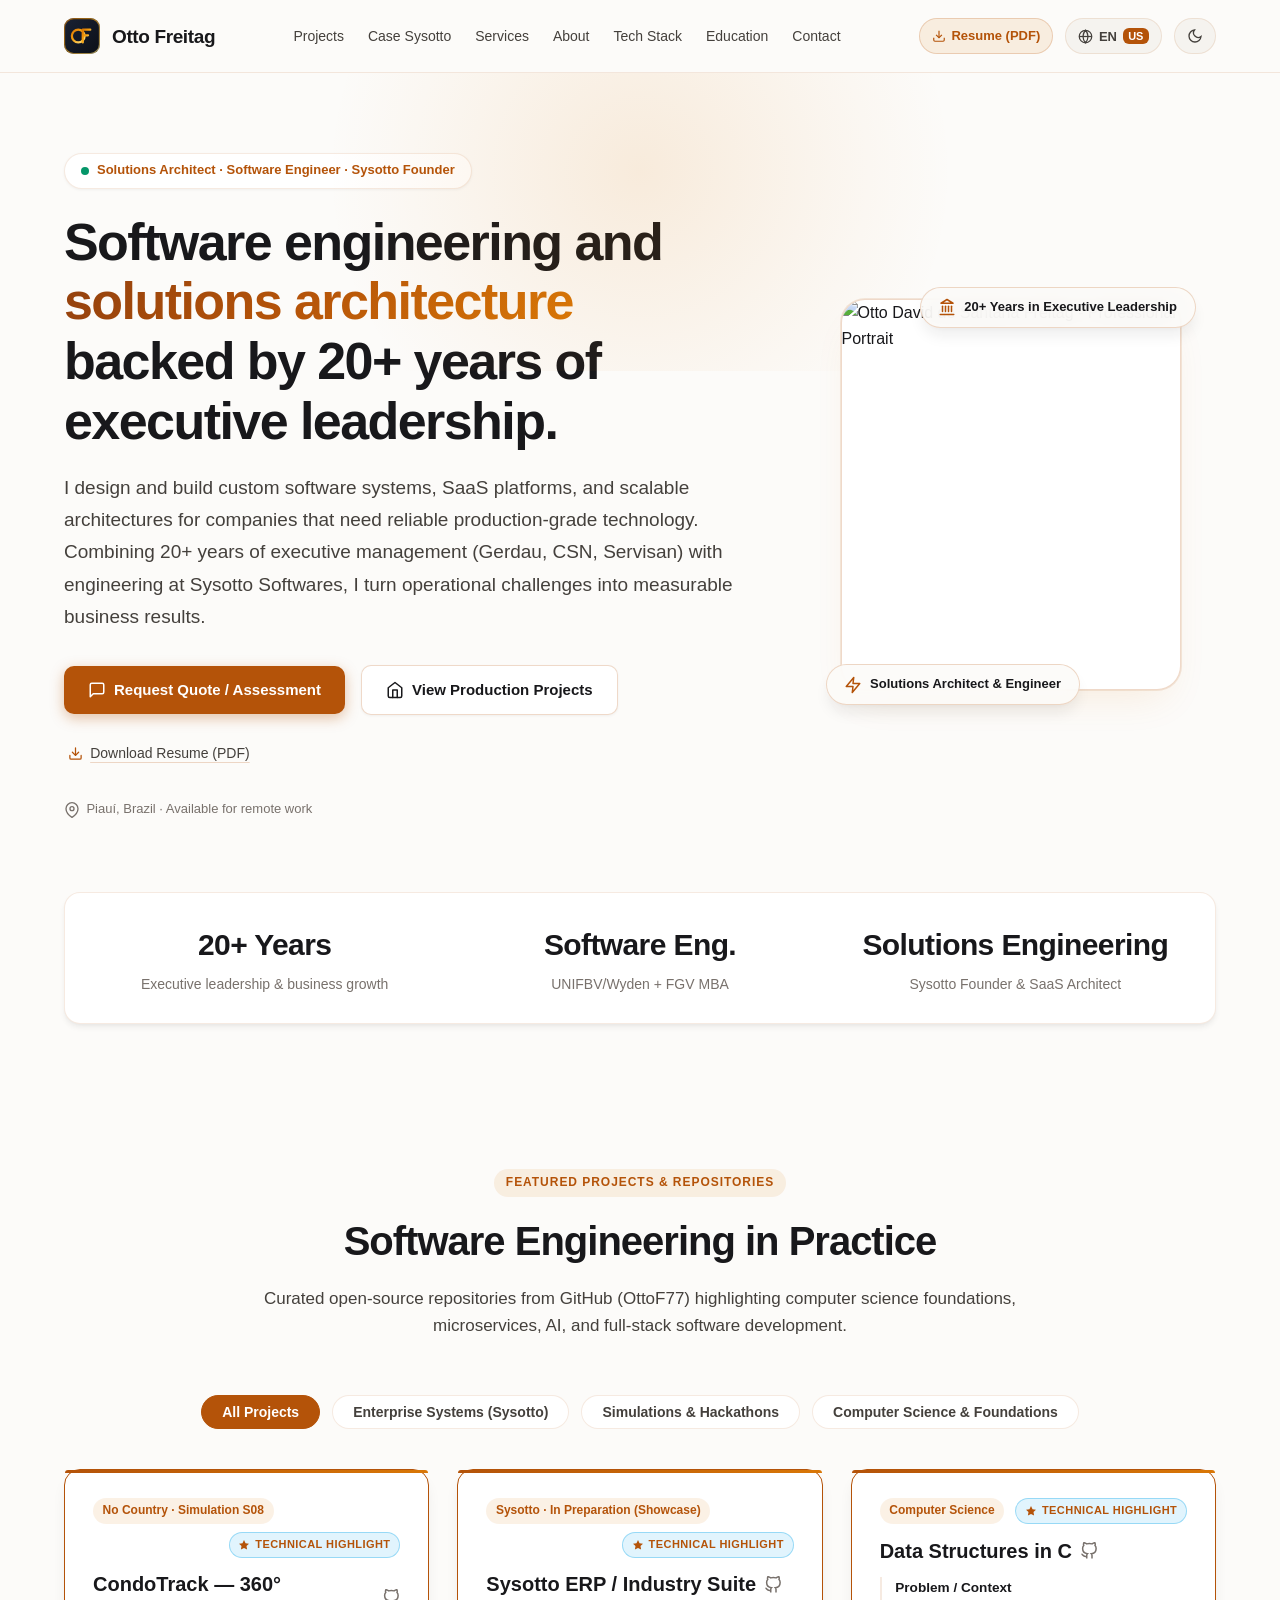
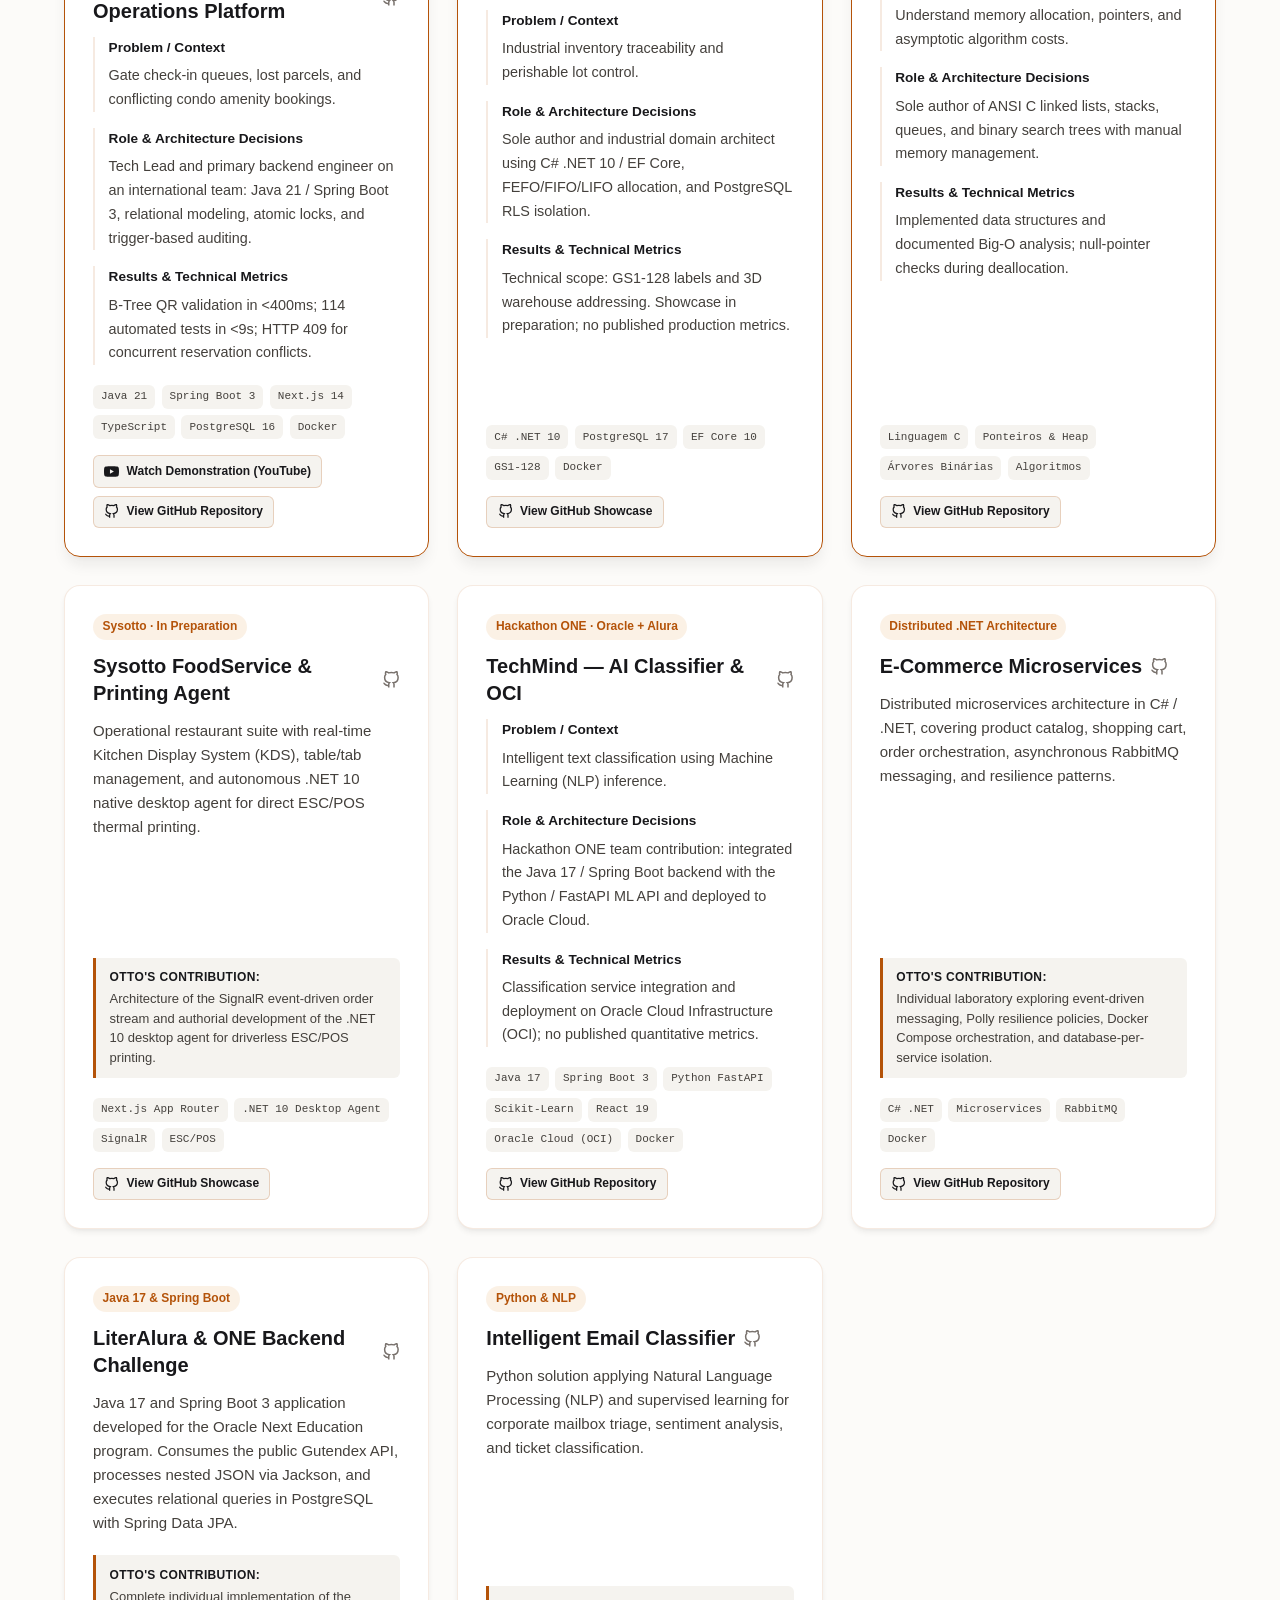
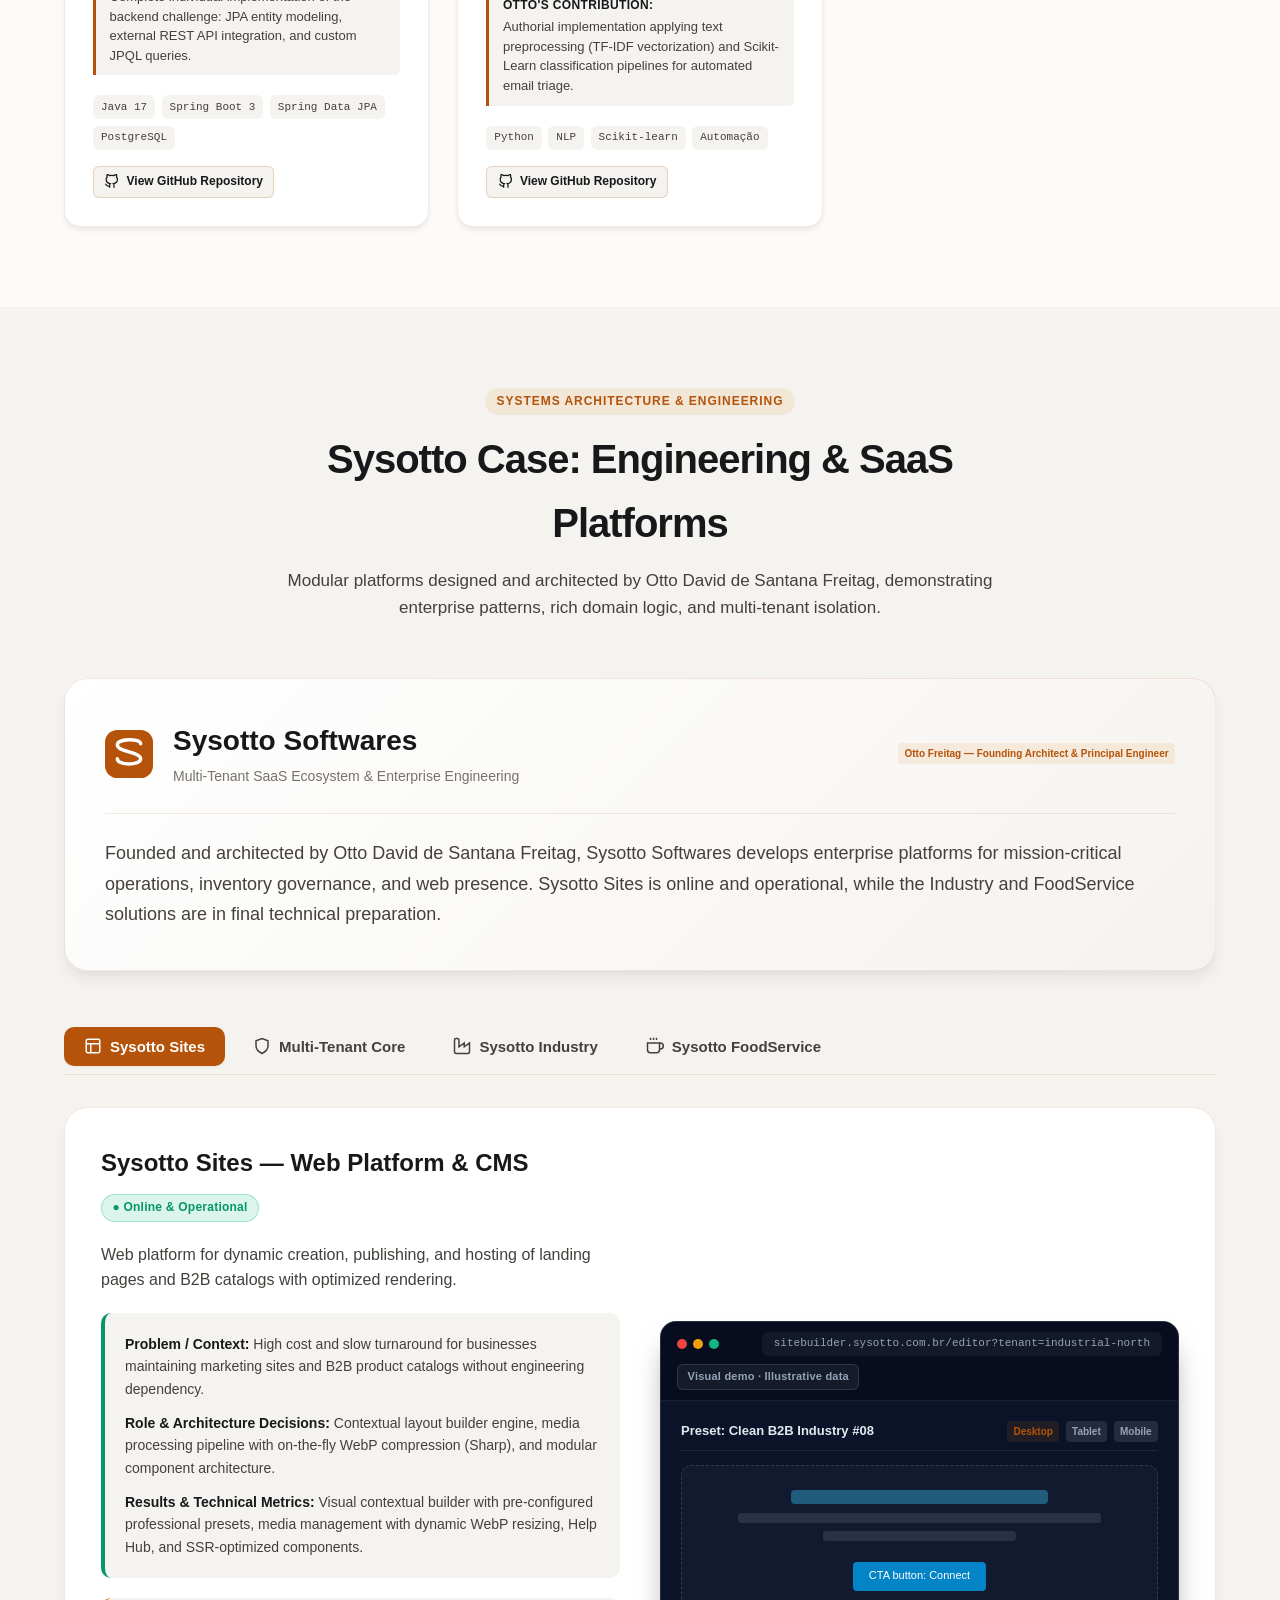
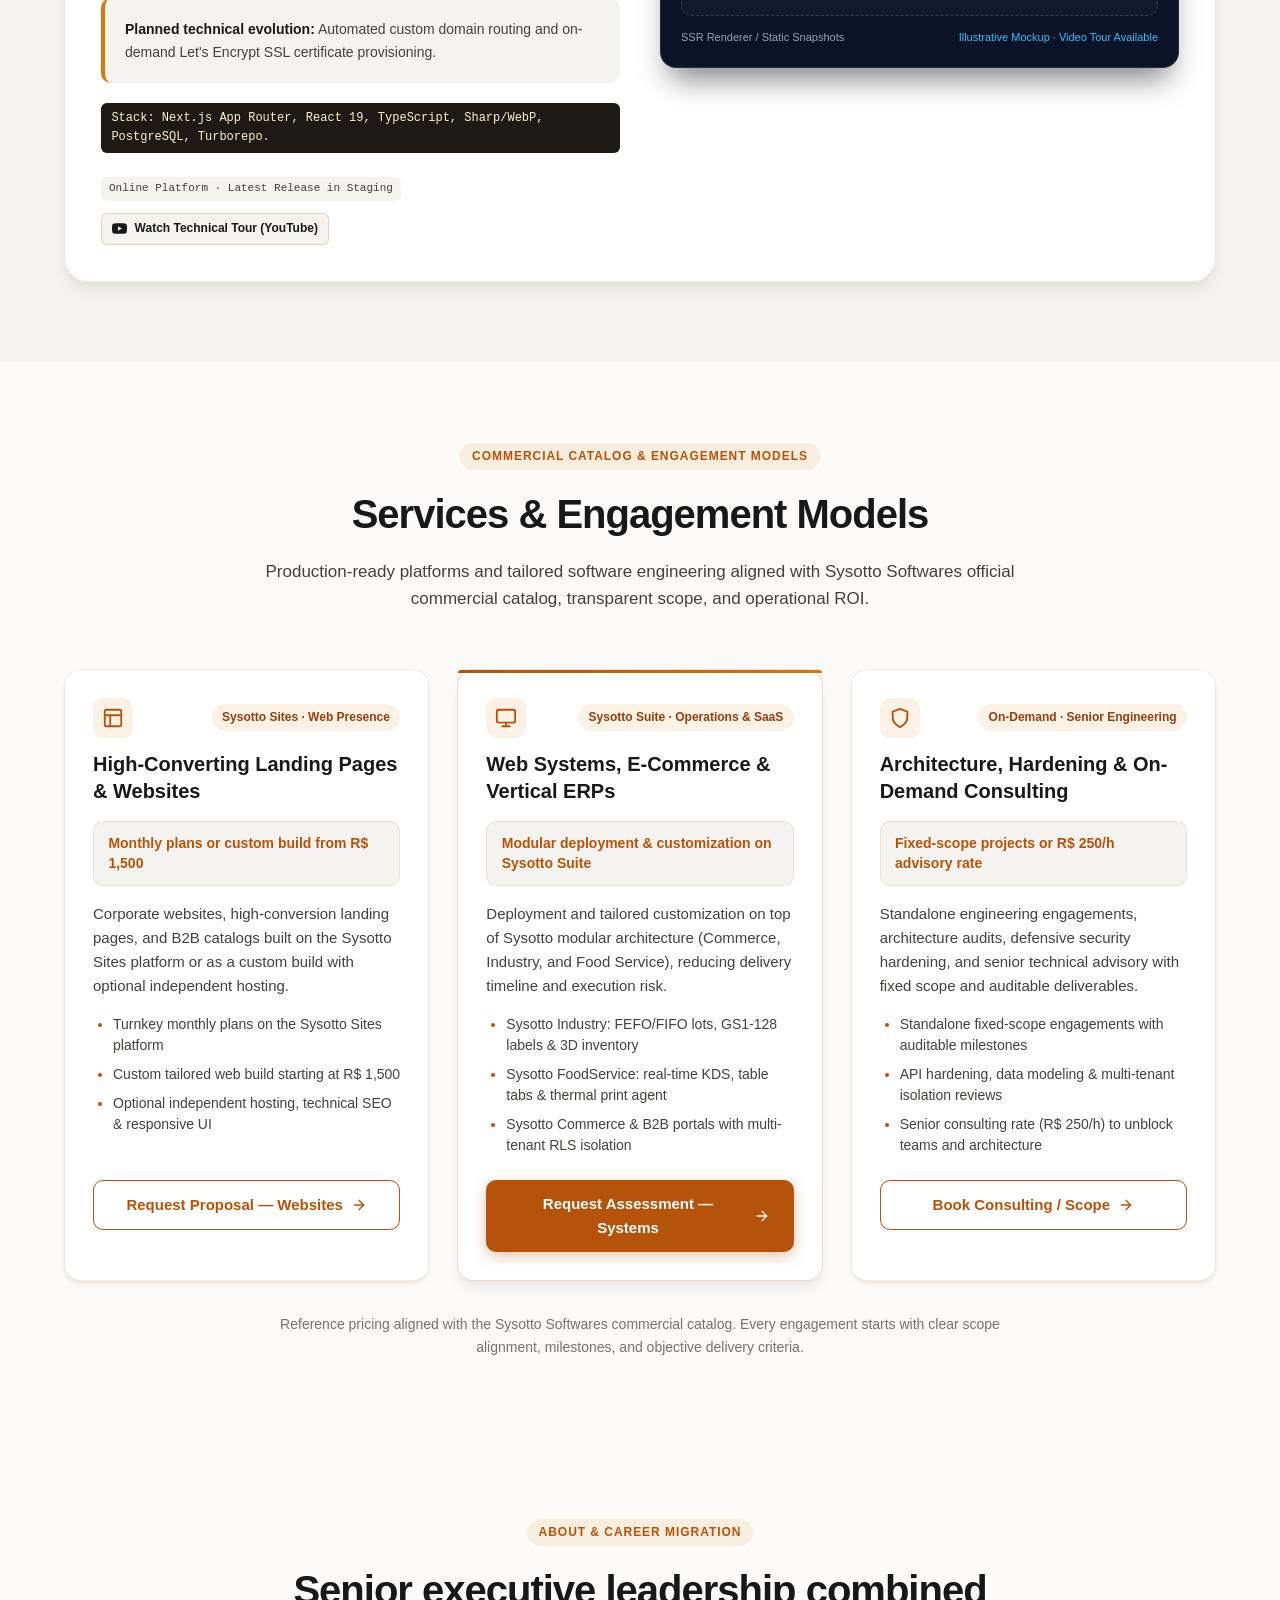
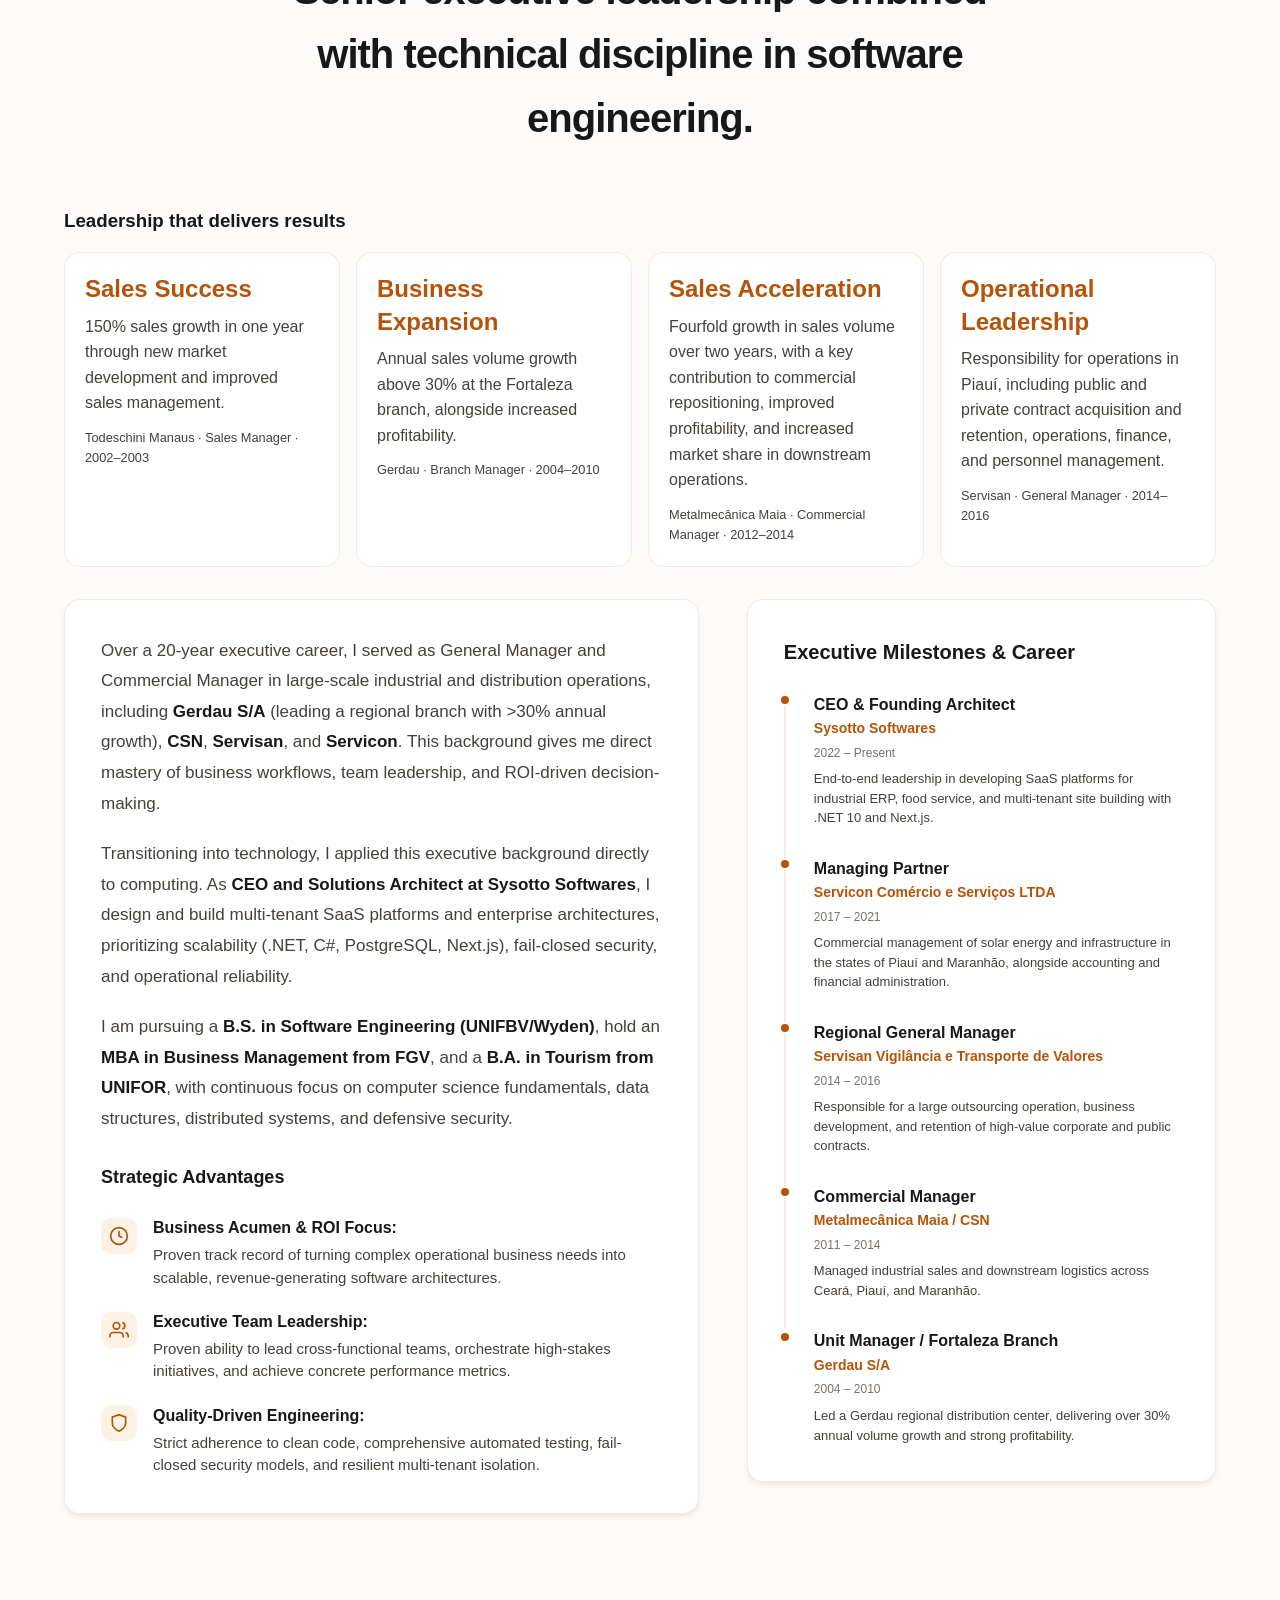
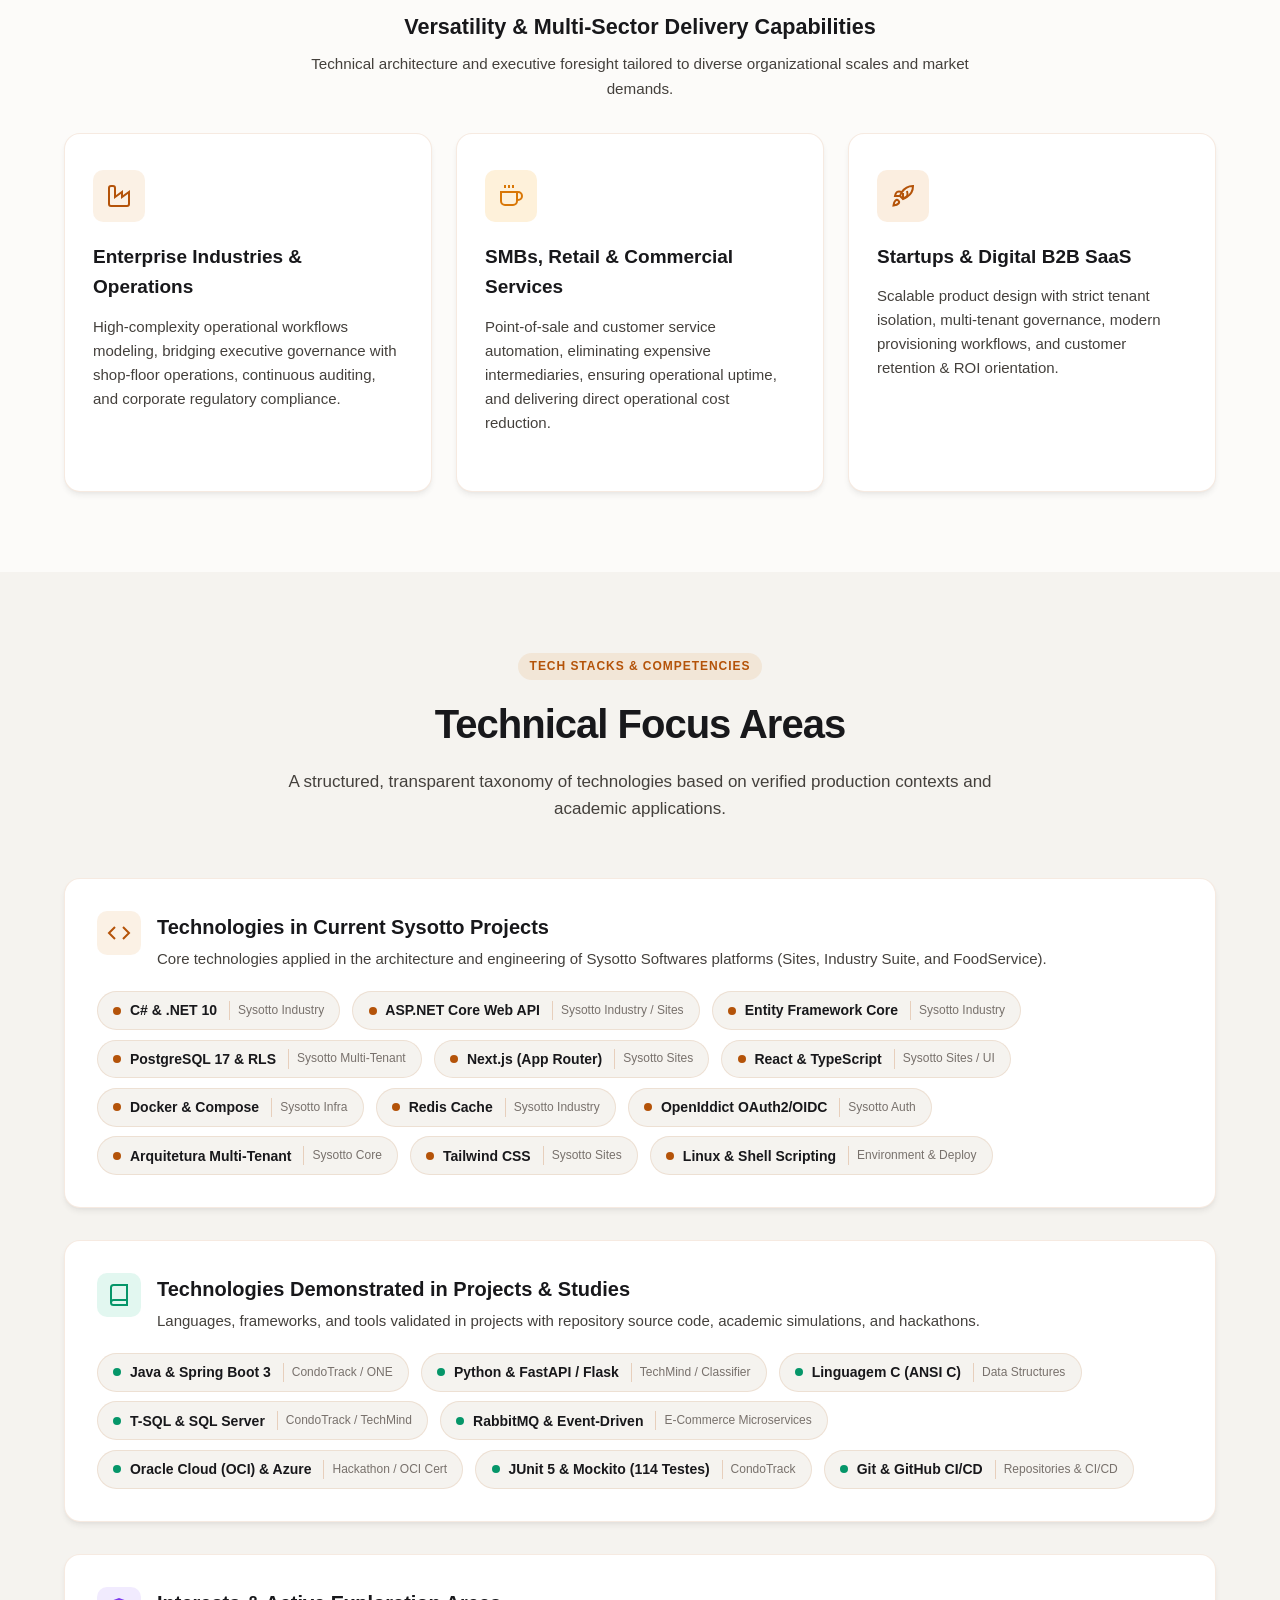
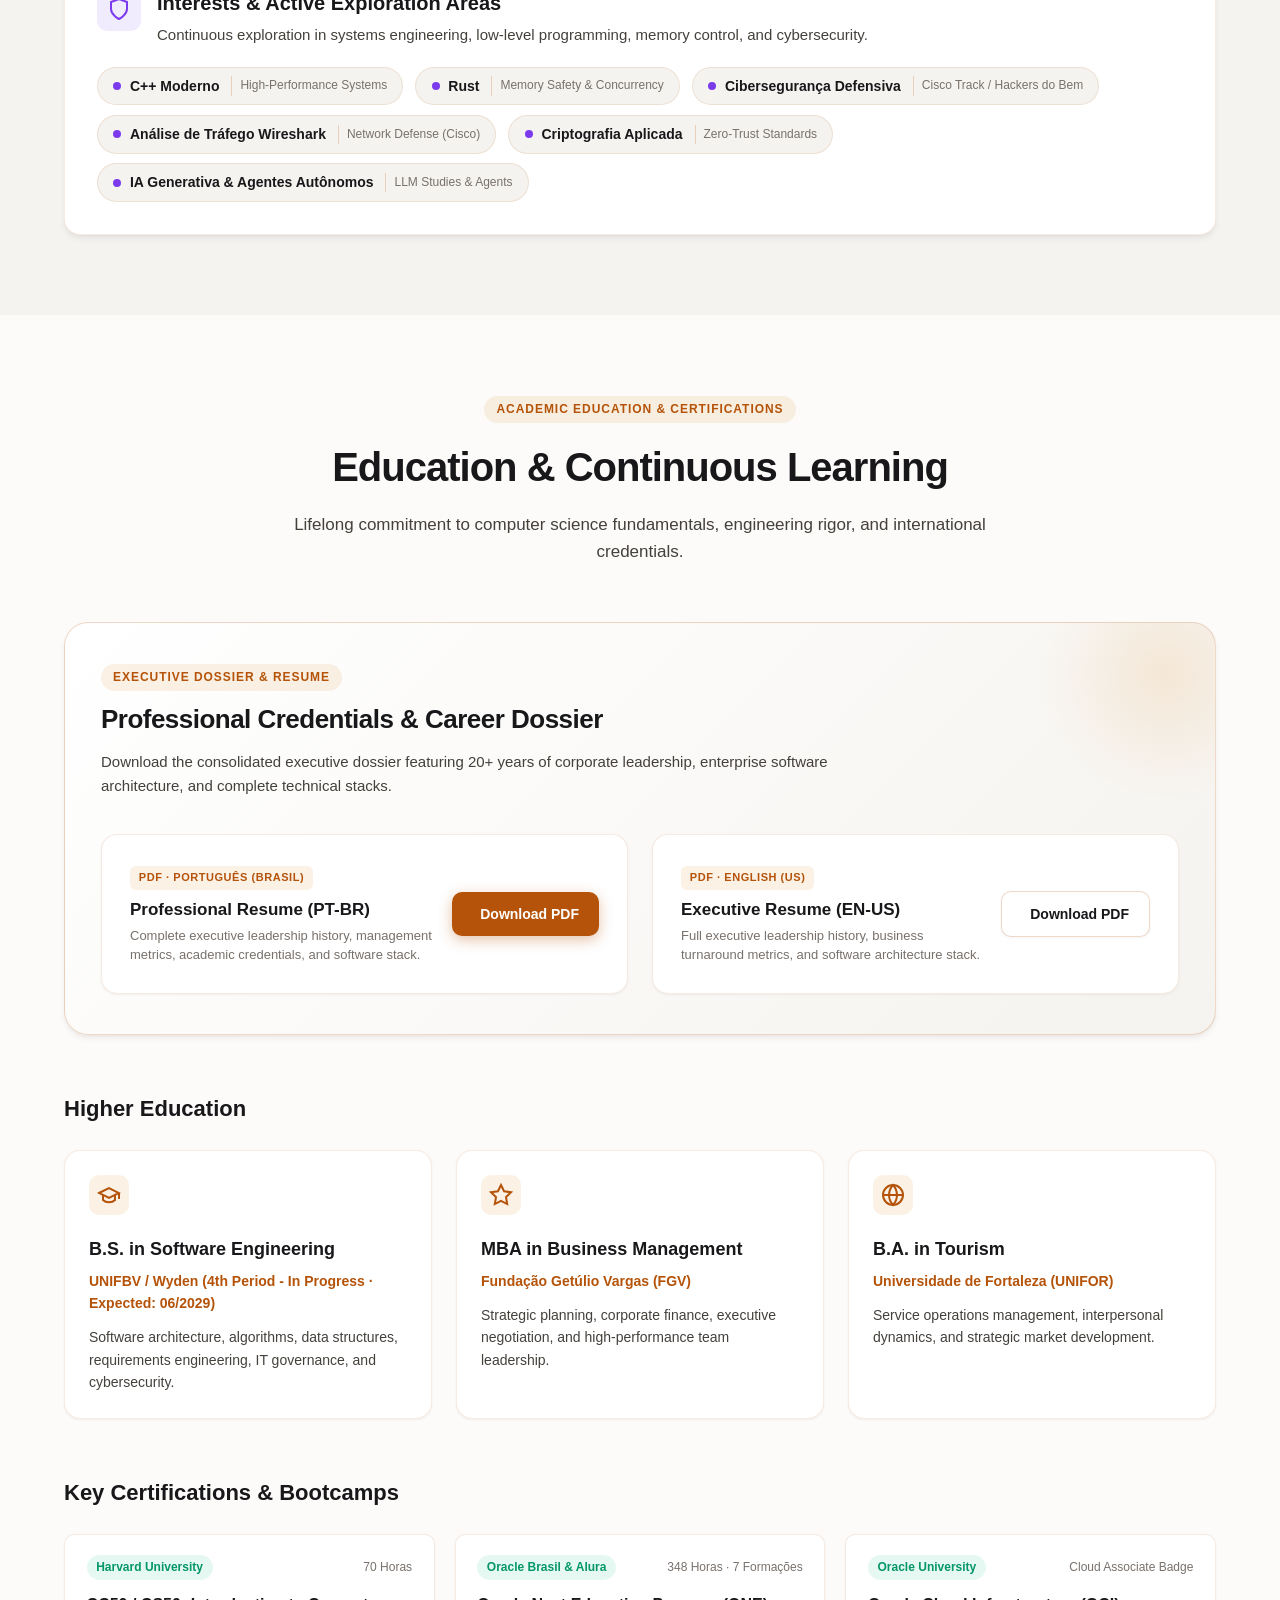
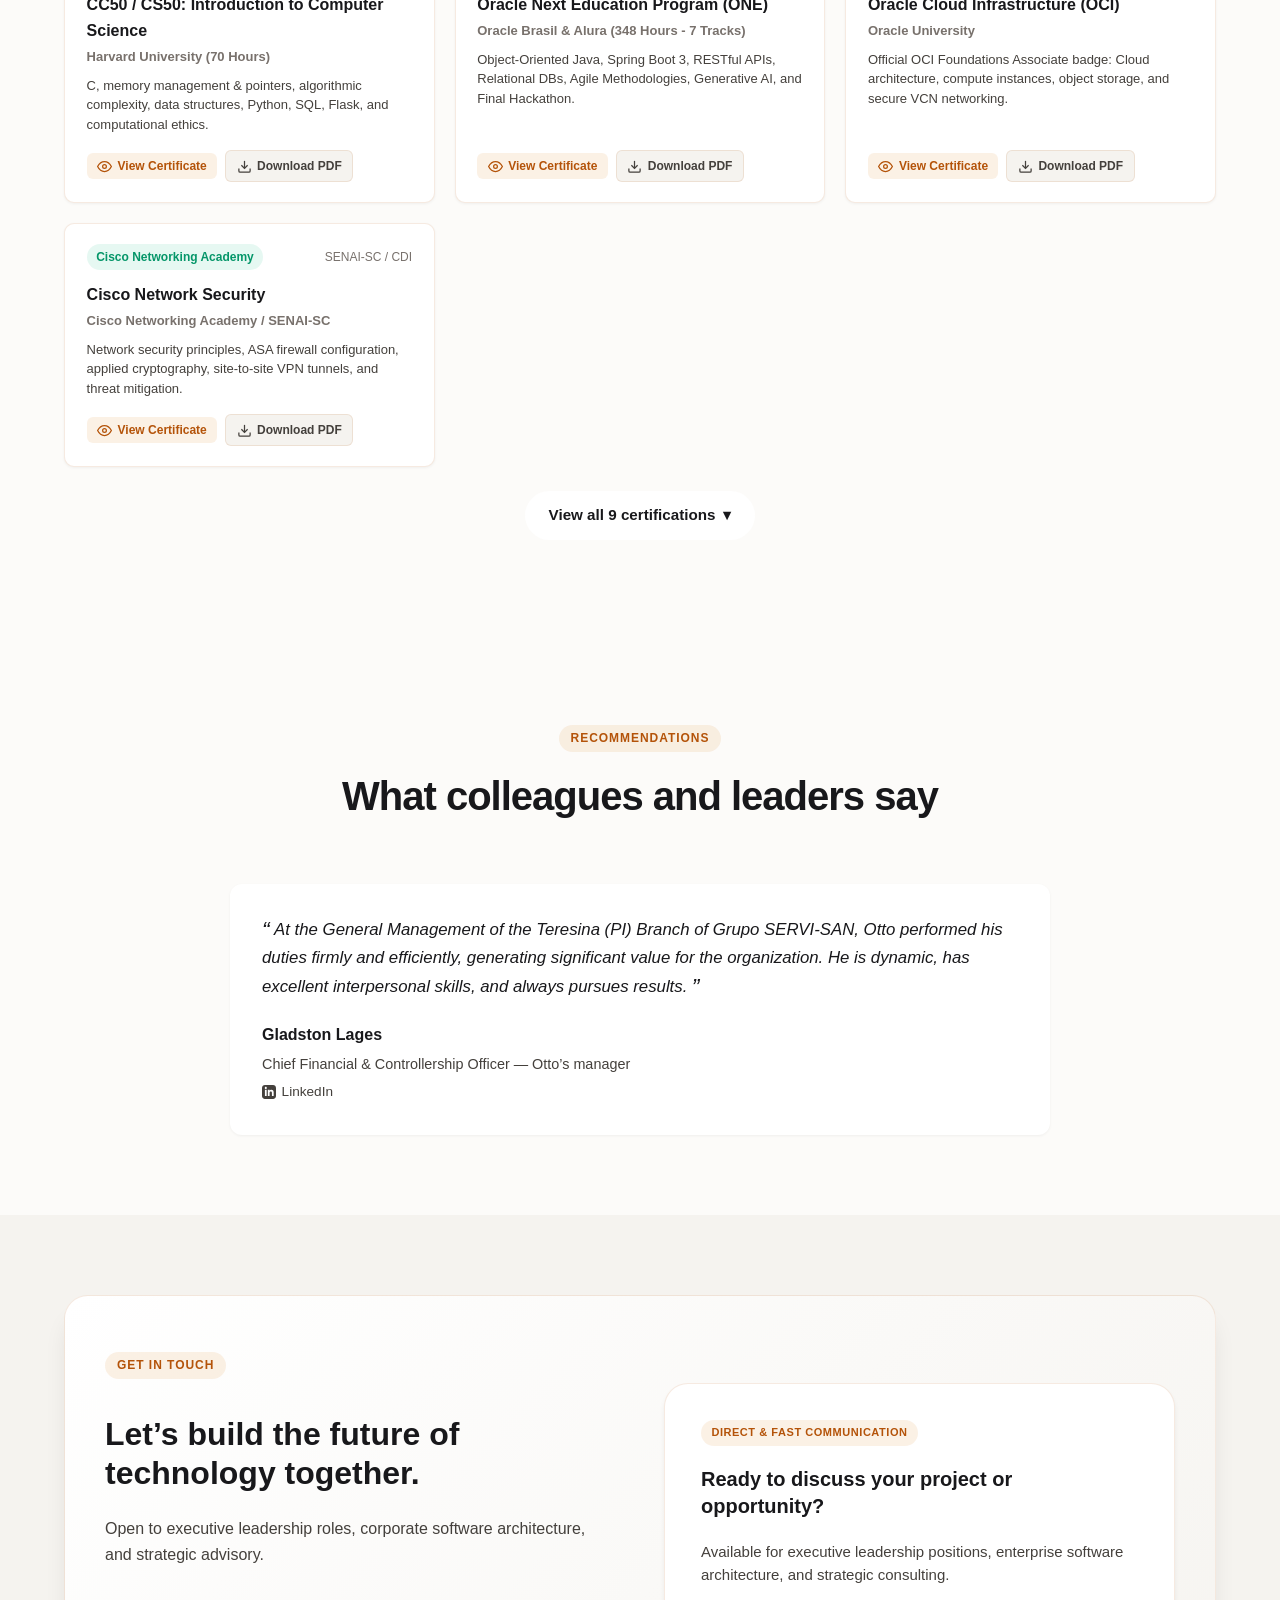
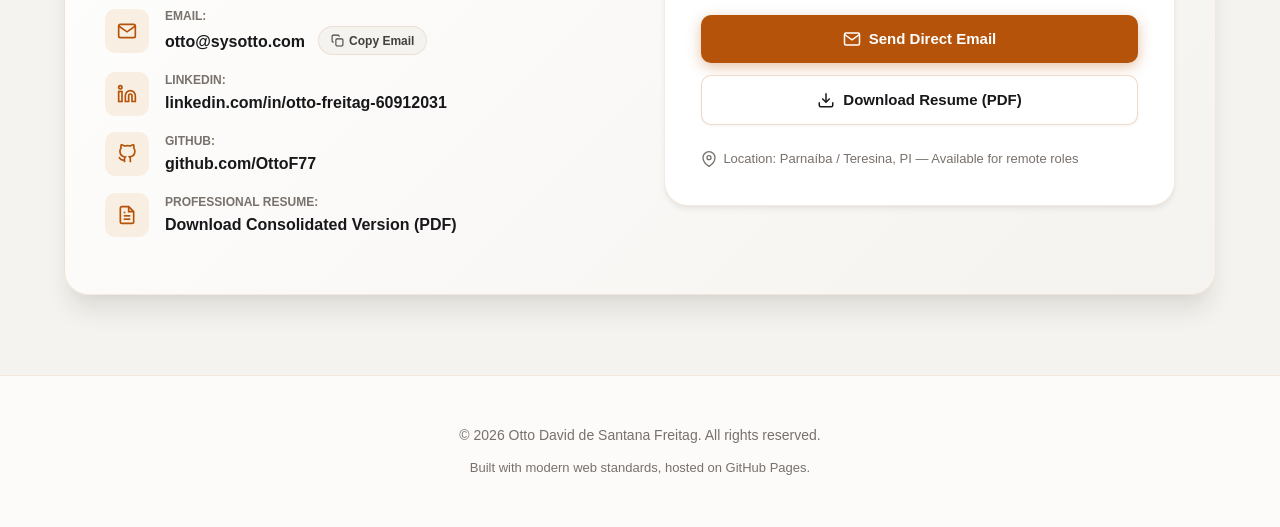
==== commit 67cad6cd: "feat(services): add commercial services section, hero CTA hierarchy, and CTA origin tracking" ====
--- a/en/index.html
+++ b/en/index.html
@@ -116,6 +116,7 @@
         <ul class="nav-links" id="primary-nav-list">
           <li><a href="#projects" class="nav-link" data-i18n="nav.projects">Projects</a></li>
           <li><a href="#sysotto" class="nav-link" data-i18n="nav.sysotto">Case Sysotto</a></li>
+          <li><a href="#services" class="nav-link" data-i18n="nav.services">Services</a></li>
           <li><a href="#about" class="nav-link" data-i18n="nav.about">About</a></li>
           <li><a href="#skills" class="nav-link" data-i18n="nav.skills">Tech Stack</a></li>
           <li><a href="#education" class="nav-link" data-i18n="nav.education">Education</a></li>
@@ -177,17 +178,23 @@
             <span data-i18n="hero.title_end">backed by 20+ years of executive leadership.</span>
           </h1>
 
-          <p class="hero-subtitle" data-i18n="hero.subtitle">Over 20 years of executive leadership across major corporate and industrial operations (Gerdau, CSN, Servisan) integrated with mission-critical software engineering. As a Software Engineer and Solutions Architect, I combine strategic business acumen, team leadership, and rigorous engineering to build distributed, scalable, and highly reliable systems.</p>
+          <p class="hero-subtitle" data-i18n="hero.subtitle">I design and build custom software systems, SaaS platforms, and scalable architectures for companies that need reliable production-grade technology. Combining 20+ years of executive management (Gerdau, CSN, Servisan) with engineering at Sysotto Softwares, I turn operational challenges into measurable business results.</p>
 
           <div class="hero-actions hero-cta-group">
-            <a href="#projects" class="btn btn-primary">
-              <svg width="18" height="18" viewBox="0 0 24 24" fill="none" stroke="currentColor" stroke-width="2"><path d="M3 9l9-7 9 7v11a2 2 0 0 1-2 2H5a2 2 0 0 1-2-2z"></path><polyline points="9 22 9 12 15 12 15 22"></polyline></svg>
-              <span data-i18n="hero.cta_projects">View Projects &amp; Cases</span>
-            </a>
-            <a href="../assets/docs/cv-otto-freitag-en-us.pdf" download="CV-Otto-David-Freitag-EN-US.pdf" data-dynamic-cv class="btn btn-secondary">
-              <svg width="18" height="18" viewBox="0 0 24 24" fill="none" stroke="currentColor" stroke-width="2"><path d="M21 15v4a2 2 0 0 1-2 2H5a2 2 0 0 1-2-2v-4"></path><polyline points="7 10 12 15 17 10"></polyline><line x1="12" y1="15" x2="12" y2="3"></line></svg>
-              <span data-i18n="hero.cta_cv">Download Resume (PDF)</span>
-            </a>
+            <a href="#contact" class="btn btn-primary hero-cta-primary" data-cta-source="hero-primary" data-utm-source="ottodev" data-utm-content="hero_cta">
+              <svg aria-hidden="true" width="18" height="18" viewBox="0 0 24 24" fill="none" stroke="currentColor" stroke-width="2" stroke-linecap="round" stroke-linejoin="round"><path d="M21 15a2 2 0 0 1-2 2H7l-4 4V5a2 2 0 0 1 2-2h14a2 2 0 0 1 2 2z"></path></svg>
+              <span data-i18n="hero.cta_primary">Request Quote / Assessment</span>
+            </a>
+            <a href="#projects" class="btn btn-secondary hero-cta-secondary" data-cta-source="hero-projects" data-utm-source="ottodev" data-utm-content="hero_projects">
+              <svg aria-hidden="true" width="18" height="18" viewBox="0 0 24 24" fill="none" stroke="currentColor" stroke-width="2" stroke-linecap="round" stroke-linejoin="round"><path d="M3 9l9-7 9 7v11a2 2 0 0 1-2 2H5a2 2 0 0 1-2-2z"></path><polyline points="9 22 9 12 15 12 15 22"></polyline></svg>
+              <span data-i18n="hero.cta_projects">View Production Projects</span>
+            </a>
+            <div class="hero-cv-action">
+              <a href="../assets/docs/cv-otto-freitag-en-us.pdf" download="CV-Otto-David-Freitag-EN-US.pdf" data-dynamic-cv data-cta-source="hero-cv" data-utm-source="ottodev" data-utm-content="hero_cv" class="hero-cv-link">
+                <svg aria-hidden="true" width="15" height="15" viewBox="0 0 24 24" fill="none" stroke="currentColor" stroke-width="2" stroke-linecap="round" stroke-linejoin="round"><path d="M21 15v4a2 2 0 0 1-2 2H5a2 2 0 0 1-2-2v-4"></path><polyline points="7 10 12 15 17 10"></polyline><line x1="12" y1="15" x2="12" y2="3"></line></svg>
+                <span data-i18n="hero.cta_cv">Download Resume (PDF)</span>
+              </a>
+            </div>
           </div>
 
           <div class="hero-location-text">
@@ -808,6 +815,116 @@
     </div>
   </section>
 
+  <!-- Services & Hiring Formats (Sysotto Commercial Catalog) -->
+  <section class="section-padding" id="services" aria-labelledby="services-heading">
+    <div class="container">
+      <div class="section-header">
+        <span class="section-pill" data-i18n="services.pill">Commercial Catalog &amp; Engagement Models</span>
+        <h2 id="services-heading" class="section-title" data-i18n="services.title">Services &amp; Engagement Models</h2>
+        <p class="section-subtitle" data-i18n="services.subtitle">Production-ready platforms and tailored software engineering aligned with Sysotto Softwares official commercial catalog, transparent scope, and operational ROI.</p>
+      </div>
+
+      <div class="services-grid">
+
+        <!-- SERVICE 1: Landing Pages & Sites (Sysotto Sites) -->
+        <article class="service-card">
+          <header class="service-card-header">
+            <div class="service-card-top">
+              <span class="service-icon-box" aria-hidden="true">
+                <svg width="22" height="22" viewBox="0 0 24 24" fill="none" stroke="currentColor" stroke-width="2" stroke-linecap="round" stroke-linejoin="round"><rect x="3" y="3" width="18" height="18" rx="2"></rect><line x1="3" y1="9" x2="21" y2="9"></line><line x1="9" y1="21" x2="9" y2="9"></line></svg>
+              </span>
+              <span class="service-badge" data-i18n="services.sites_badge">Sysotto Sites · Web Presence</span>
+            </div>
+            <h3 class="service-title" data-i18n="services.sites_title">High-Converting Landing Pages &amp; Websites</h3>
+          </header>
+
+          <div class="service-price-box">
+            <span class="service-price-label" data-i18n="services.sites_price">Monthly plans or custom build from R$ 1,500</span>
+          </div>
+
+          <p class="service-desc" data-i18n="services.sites_desc">Corporate websites, high-conversion landing pages, and B2B catalogs built on the Sysotto Sites platform or as a custom build with optional independent hosting.</p>
+          <ul class="service-deliverables">
+            <li data-i18n="services.sites_item_1">Turnkey monthly plans on the Sysotto Sites platform</li>
+            <li data-i18n="services.sites_item_2">Custom tailored web build starting at R$ 1,500</li>
+            <li data-i18n="services.sites_item_3">Optional independent hosting, technical SEO &amp; responsive UI</li>
+          </ul>
+
+          <footer class="service-card-footer">
+            <a href="#contact" class="btn btn-outline service-cta-btn" data-cta-source="service-sites" data-service-interest="sites" data-utm-source="ottodev" data-utm-content="service_sites">
+              <span data-i18n="services.sites_cta">Request Proposal — Websites</span>
+              <svg aria-hidden="true" width="16" height="16" viewBox="0 0 24 24" fill="none" stroke="currentColor" stroke-width="2" stroke-linecap="round" stroke-linejoin="round"><line x1="5" y1="12" x2="19" y2="12"></line><polyline points="12 5 19 12 12 19"></polyline></svg>
+            </a>
+          </footer>
+        </article>
+
+        <!-- SERVICE 2: Sistemas Web, E-commerce & ERPs Verticais -->
+        <article class="service-card service-card--featured">
+          <header class="service-card-header">
+            <div class="service-card-top">
+              <span class="service-icon-box" aria-hidden="true">
+                <svg width="22" height="22" viewBox="0 0 24 24" fill="none" stroke="currentColor" stroke-width="2" stroke-linecap="round" stroke-linejoin="round"><rect x="2" y="3" width="20" height="14" rx="2"></rect><line x1="8" y1="21" x2="16" y2="21"></line><line x1="12" y1="17" x2="12" y2="21"></line></svg>
+              </span>
+              <span class="service-badge" data-i18n="services.erp_badge">Sysotto Suite · Operations &amp; SaaS</span>
+            </div>
+            <h3 class="service-title" data-i18n="services.erp_title">Web Systems, E-Commerce &amp; Vertical ERPs</h3>
+          </header>
+
+          <div class="service-price-box">
+            <span class="service-price-label" data-i18n="services.erp_price">Modular deployment &amp; customization on Sysotto Suite</span>
+          </div>
+
+          <p class="service-desc" data-i18n="services.erp_desc">Deployment and tailored customization on top of Sysotto modular architecture (Commerce, Industry, and Food Service), reducing delivery timeline and execution risk.</p>
+          <ul class="service-deliverables">
+            <li data-i18n="services.erp_item_1">Sysotto Industry: FEFO/FIFO lots, GS1-128 labels &amp; 3D inventory</li>
+            <li data-i18n="services.erp_item_2">Sysotto FoodService: real-time KDS, table tabs &amp; thermal print agent</li>
+            <li data-i18n="services.erp_item_3">Sysotto Commerce &amp; B2B portals with multi-tenant RLS isolation</li>
+          </ul>
+
+          <footer class="service-card-footer">
+            <a href="#contact" class="btn btn-primary service-cta-btn" data-cta-source="service-erp" data-service-interest="erp" data-utm-source="ottodev" data-utm-content="service_erp">
+              <span data-i18n="services.erp_cta">Request Assessment — Systems</span>
+              <svg aria-hidden="true" width="16" height="16" viewBox="0 0 24 24" fill="none" stroke="currentColor" stroke-width="2" stroke-linecap="round" stroke-linejoin="round"><line x1="5" y1="12" x2="19" y2="12"></line><polyline points="12 5 19 12 12 19"></polyline></svg>
+            </a>
+          </footer>
+        </article>
+
+        <!-- SERVICE 3: Arquitetura de Software, Hardening & Consultoria -->
+        <article class="service-card">
+          <header class="service-card-header">
+            <div class="service-card-top">
+              <span class="service-icon-box" aria-hidden="true">
+                <svg width="22" height="22" viewBox="0 0 24 24" fill="none" stroke="currentColor" stroke-width="2" stroke-linecap="round" stroke-linejoin="round"><path d="M12 22s8-4 8-10V5l-8-3-8 3v7c0 6 8 10 8 10z"></path></svg>
+              </span>
+              <span class="service-badge" data-i18n="services.custom_badge">On-Demand · Senior Engineering</span>
+            </div>
+            <h3 class="service-title" data-i18n="services.custom_title">Architecture, Hardening &amp; On-Demand Consulting</h3>
+          </header>
+
+          <div class="service-price-box">
+            <span class="service-price-label" data-i18n="services.custom_price">Fixed-scope projects or R$ 250/h advisory rate</span>
+          </div>
+
+          <p class="service-desc" data-i18n="services.custom_desc">Standalone engineering engagements, architecture audits, defensive security hardening, and senior technical advisory with fixed scope and auditable deliverables.</p>
+          <ul class="service-deliverables">
+            <li data-i18n="services.custom_item_1">Standalone fixed-scope engagements with auditable milestones</li>
+            <li data-i18n="services.custom_item_2">API hardening, data modeling &amp; multi-tenant isolation reviews</li>
+            <li data-i18n="services.custom_item_3">Senior consulting rate (R$ 250/h) to unblock teams and architecture</li>
+          </ul>
+
+          <footer class="service-card-footer">
+            <a href="#contact" class="btn btn-outline service-cta-btn" data-cta-source="service-custom" data-service-interest="custom" data-utm-source="ottodev" data-utm-content="service_custom">
+              <span data-i18n="services.custom_cta">Book Consulting / Scope</span>
+              <svg aria-hidden="true" width="16" height="16" viewBox="0 0 24 24" fill="none" stroke="currentColor" stroke-width="2" stroke-linecap="round" stroke-linejoin="round"><line x1="5" y1="12" x2="19" y2="12"></line><polyline points="12 5 19 12 12 19"></polyline></svg>
+            </a>
+          </footer>
+        </article>
+
+      </div>
+
+      <p class="services-footnote" data-i18n="services.note">Reference pricing aligned with the Sysotto Softwares commercial catalog. Every engagement starts with clear scope alignment, milestones, and objective delivery criteria.</p>
+    </div>
+  </section>
+
   <!-- About & Leadership Career Migration -->
   <section class="section-padding" id="about">
     <div class="container">
@@ -1359,7 +1476,7 @@
         
         <div class="contact-info-col">
           <span class="section-pill" data-i18n="contact.title">Get In Touch</span>
-          <h2 class="contact-headline" data-i18n="contact.headline">Let’s build the future of technology together.</h2>
+          <h2 id="contact-heading" class="contact-headline" tabindex="-1" data-i18n="contact.headline">Let’s build the future of technology together.</h2>
           <p class="contact-subtitle" data-i18n="contact.subtitle">Open to executive leadership roles, corporate software architecture, and strategic advisory.</p>
 
           <div class="contact-list">
@@ -1371,7 +1488,7 @@
               <div>
                 <div class="contact-label" data-i18n="contact.email_label">Email:</div>
                 <div class="contact-val">
-                  <a href="mailto:otto@sysotto.com">otto@sysotto.com</a>
+                  <a href="mailto:otto@sysotto.com" data-contact-mailto data-base-email="otto@sysotto.com">otto@sysotto.com</a>
                   <button class="action-btn copy-email-btn" data-action="copy-email" data-email="otto@sysotto.com">
                     <svg width="13" height="13" viewBox="0 0 24 24" fill="none" stroke="currentColor" stroke-width="2"><rect x="9" y="9" width="13" height="13" rx="2" ry="2"></rect><path d="M5 15H4a2 2 0 0 1-2-2V4a2 2 0 0 1 2-2h9a2 2 0 0 1 2 2v1"></path></svg>
                     <span data-i18n="contact.copy_email">Copy Email</span>
@@ -1425,10 +1542,14 @@
             <span class="channel-badge" data-i18n="contact.fast_response">Direct &amp; Fast Communication</span>
             <h3 data-i18n="contact.channel_title">Ready to discuss your project or opportunity?</h3>
             <p data-i18n="contact.channel_desc">Available for executive leadership positions, enterprise software architecture, and strategic consulting.</p>
+            <div id="contact-origin-context" class="contact-origin-note is-hidden" role="status" aria-live="polite">
+              <svg aria-hidden="true" width="15" height="15" viewBox="0 0 24 24" fill="none" stroke="currentColor" stroke-width="2" stroke-linecap="round" stroke-linejoin="round"><circle cx="12" cy="12" r="10"></circle><polyline points="12 6 12 12 16 14"></polyline></svg>
+              <span><span data-i18n="contact.origin_prefix">Contact context:</span> <strong id="contact-origin-label"></strong></span>
+            </div>
             
             <div class="channel-btns">
-              <a href="mailto:otto@sysotto.com" class="btn btn-primary">
-                <svg width="18" height="18" viewBox="0 0 24 24" fill="none" stroke="currentColor" stroke-width="2"><path d="M4 4h16c1.1 0 2 .9 2 2v12c0 1.1-.9 2-2 2H4c-1.1 0-2-.9-2-2V6c0-1.1.9-2 2-2z"></path><polyline points="22,6 12,13 2,6"></polyline></svg>
+              <a href="mailto:otto@sysotto.com" id="contact-email-cta" data-contact-mailto data-base-email="otto@sysotto.com" class="btn btn-primary">
+                <svg aria-hidden="true" width="18" height="18" viewBox="0 0 24 24" fill="none" stroke="currentColor" stroke-width="2"><path d="M4 4h16c1.1 0 2 .9 2 2v12c0 1.1-.9 2-2 2H4c-1.1 0-2-.9-2-2V6c0-1.1.9-2 2-2z"></path><polyline points="22,6 12,13 2,6"></polyline></svg>
                 <span data-i18n="contact.btn_email">Send Direct Email</span>
               </a>
               <a href="../assets/docs/cv-otto-freitag-en-us.pdf" download="CV-Otto-David-Freitag-EN-US.pdf" data-dynamic-cv class="btn btn-secondary">
--- a/css/style.css
+++ b/css/style.css
@@ -264,7 +264,7 @@
   display: flex;
   align-items: center;
   justify-content: center;
-  gap: clamp(1rem, 1.4vw, 1.5rem);
+  gap: clamp(0.75rem, 1.25vw, 1.4rem);
   list-style: none;
 }
 
@@ -566,8 +566,51 @@
   display: flex;
   align-items: center;
   flex-wrap: wrap;
-  gap: 1rem;
+  gap: 0.875rem 1rem;
   margin-bottom: 1.5rem;
+}
+
+.hero-cta-primary {
+  font-weight: 700;
+}
+
+.hero-cv-action {
+  flex-basis: 100%;
+  display: flex;
+  align-items: center;
+  margin-top: 0.125rem;
+}
+
+.hero-cv-link {
+  display: inline-flex;
+  align-items: center;
+  gap: 0.45rem;
+  min-height: 44px;
+  padding: 0.35rem 0.25rem;
+  font-size: 0.875rem;
+  font-weight: 500;
+  color: var(--text-secondary);
+  text-decoration: underline;
+  text-decoration-color: var(--border-medium);
+  text-underline-offset: 4px;
+  text-decoration-thickness: 1px;
+  border-radius: var(--radius-sm);
+  transition: color var(--transition-fast), text-decoration-color var(--transition-fast);
+}
+
+.hero-cv-link:hover {
+  color: var(--brand-primary);
+  text-decoration-color: var(--brand-primary);
+  text-decoration-thickness: 2px;
+}
+
+.hero-cv-link:active {
+  scale: 0.98;
+}
+
+.hero-cv-link svg {
+  flex-shrink: 0;
+  color: var(--brand-primary);
 }
 
 .btn {
@@ -575,11 +618,16 @@
   align-items: center;
   justify-content: center;
   gap: 0.5rem;
+  min-height: 44px;
   padding: 0.75rem 1.5rem;
   border-radius: var(--radius-md);
   font-size: 0.9375rem;
   font-weight: 600;
   transition: all var(--transition-fast);
+}
+
+.btn:active {
+  scale: 0.98;
 }
 
 .btn-primary {
@@ -1432,6 +1480,154 @@
 
 .text-sky {
   color: #38bdf8;
+}
+
+/* ==========================================================================
+   SERVICES & ENGAGEMENT MODELS SECTION
+   ========================================================================== */
+.services-grid {
+  display: grid;
+  grid-template-columns: repeat(3, minmax(0, 1fr));
+  gap: 1.75rem;
+  align-items: stretch;
+}
+
+.service-card {
+  grid-row: span 5;
+  display: grid;
+  grid-template-rows: auto auto auto 1fr auto;
+  grid-template-rows: subgrid;
+  row-gap: 1rem;
+  background-color: var(--bg-secondary);
+  border: 1px solid var(--border-subtle);
+  border-radius: var(--radius-lg);
+  padding: 1.75rem;
+  box-shadow: var(--shadow-md);
+  position: relative;
+  min-inline-size: 0;
+  transition: transform var(--transition-normal), box-shadow var(--transition-normal), border-color var(--transition-normal);
+}
+
+.service-card:hover {
+  transform: translateY(-4px);
+  box-shadow: var(--shadow-xl);
+  border-color: var(--border-focus);
+}
+
+.service-card--featured {
+  border-color: var(--border-medium);
+  box-shadow: var(--shadow-lg);
+  background: linear-gradient(to bottom, var(--bg-secondary), var(--bg-elevated));
+}
+
+.service-card--featured::before {
+  content: '';
+  position: absolute;
+  top: 0;
+  left: 0;
+  right: 0;
+  height: 3px;
+  background: linear-gradient(90deg, var(--brand-primary), var(--brand-secondary));
+  border-top-left-radius: var(--radius-lg);
+  border-top-right-radius: var(--radius-lg);
+}
+
+.service-card-header {
+  display: flex;
+  flex-direction: column;
+  gap: 0.85rem;
+}
+
+.service-card-top {
+  display: flex;
+  align-items: center;
+  justify-content: space-between;
+  gap: 0.75rem;
+  flex-wrap: wrap;
+}
+
+.service-icon-box {
+  width: 2.5rem;
+  height: 2.5rem;
+  border-radius: var(--radius-md);
+  background-color: var(--brand-pill-bg);
+  color: var(--brand-primary);
+  display: inline-flex;
+  align-items: center;
+  justify-content: center;
+  flex-shrink: 0;
+}
+
+.service-badge {
+  font-size: 0.75rem;
+  font-weight: 700;
+  padding: 0.25rem 0.65rem;
+  border-radius: var(--radius-full);
+  background-color: var(--brand-pill-bg);
+  color: var(--brand-pill-text);
+}
+
+.service-title {
+  font-size: 1.25rem;
+  font-weight: 700;
+  color: var(--text-primary);
+  line-height: 1.35;
+}
+
+.service-price-box {
+  display: flex;
+  align-items: center;
+  padding: 0.75rem 0.9rem;
+  border-radius: var(--radius-md);
+  background-color: var(--bg-tertiary);
+  border: 1px solid var(--border-subtle);
+}
+
+.service-price-label {
+  font-size: 0.875rem;
+  font-weight: 700;
+  color: var(--brand-primary);
+  line-height: 1.4;
+}
+
+.service-desc {
+  font-size: 0.9375rem;
+  color: var(--text-secondary);
+  line-height: 1.6;
+  min-inline-size: 0;
+}
+
+.service-deliverables {
+  display: flex;
+  flex-direction: column;
+  gap: 0.5rem;
+  padding-inline-start: 1.25rem;
+  color: var(--text-secondary);
+  font-size: 0.875rem;
+  line-height: 1.5;
+  min-inline-size: 0;
+}
+
+.service-deliverables li::marker {
+  color: var(--brand-primary);
+}
+
+.service-card-footer {
+  padding-top: 0.5rem;
+}
+
+.service-cta-btn {
+  width: 100%;
+  text-align: center;
+}
+
+.services-footnote {
+  margin-top: 2rem;
+  text-align: center;
+  font-size: 0.875rem;
+  color: var(--text-muted);
+  max-width: 760px;
+  margin-inline: auto;
 }
 
 /* ==========================================================================
@@ -2188,6 +2384,25 @@
   font-size: 0.9375rem;
   color: var(--text-secondary);
   line-height: 1.55;
+}
+
+.contact-channel-card .contact-origin-note {
+  display: flex;
+  align-items: center;
+  gap: 0.5rem;
+  padding: 0.625rem 0.875rem;
+  border-radius: var(--radius-md);
+  background-color: var(--brand-pill-bg);
+  border: 1px solid var(--border-medium);
+  color: var(--brand-pill-text);
+  font-size: 0.8125rem;
+  font-weight: 500;
+  line-height: 1.4;
+}
+
+.contact-channel-card .contact-origin-note svg {
+  flex-shrink: 0;
+  color: var(--brand-primary);
 }
 
 .channel-btns {
@@ -2464,6 +2679,10 @@
     justify-content: center;
   }
 
+  .hero-cv-action {
+    justify-content: center;
+  }
+
   .hero-stats-grid {
     grid-template-columns: 1fr;
     gap: 1.25rem;
@@ -2472,6 +2691,15 @@
   .about-grid {
     grid-template-columns: 1fr;
     gap: 2rem;
+  }
+
+  .services-grid {
+    grid-template-columns: 1fr;
+  }
+
+  .service-card {
+    grid-row: auto;
+    grid-template-rows: auto auto auto 1fr auto;
   }
 
   .system-card {
@@ -2517,6 +2745,10 @@
   .hero-actions .btn,
   .hero-cta-group .btn {
     width: 100%;
+    justify-content: center;
+  }
+
+  .hero-cv-action {
     justify-content: center;
   }
 
@@ -2558,6 +2790,7 @@
   .status-dot,
   .hero-avatar-glow,
   .project-card,
+  .service-card,
   .versatility-card,
   .cert-card {
     animation: none !important;
@@ -2568,6 +2801,13 @@
 /* Generic Visibility Utility */
 .is-hidden {
   display: none !important;
+}
+
+@media (pointer: coarse) {
+  .btn,
+  .hero-cv-link {
+    min-height: 48px;
+  }
 }
 
 
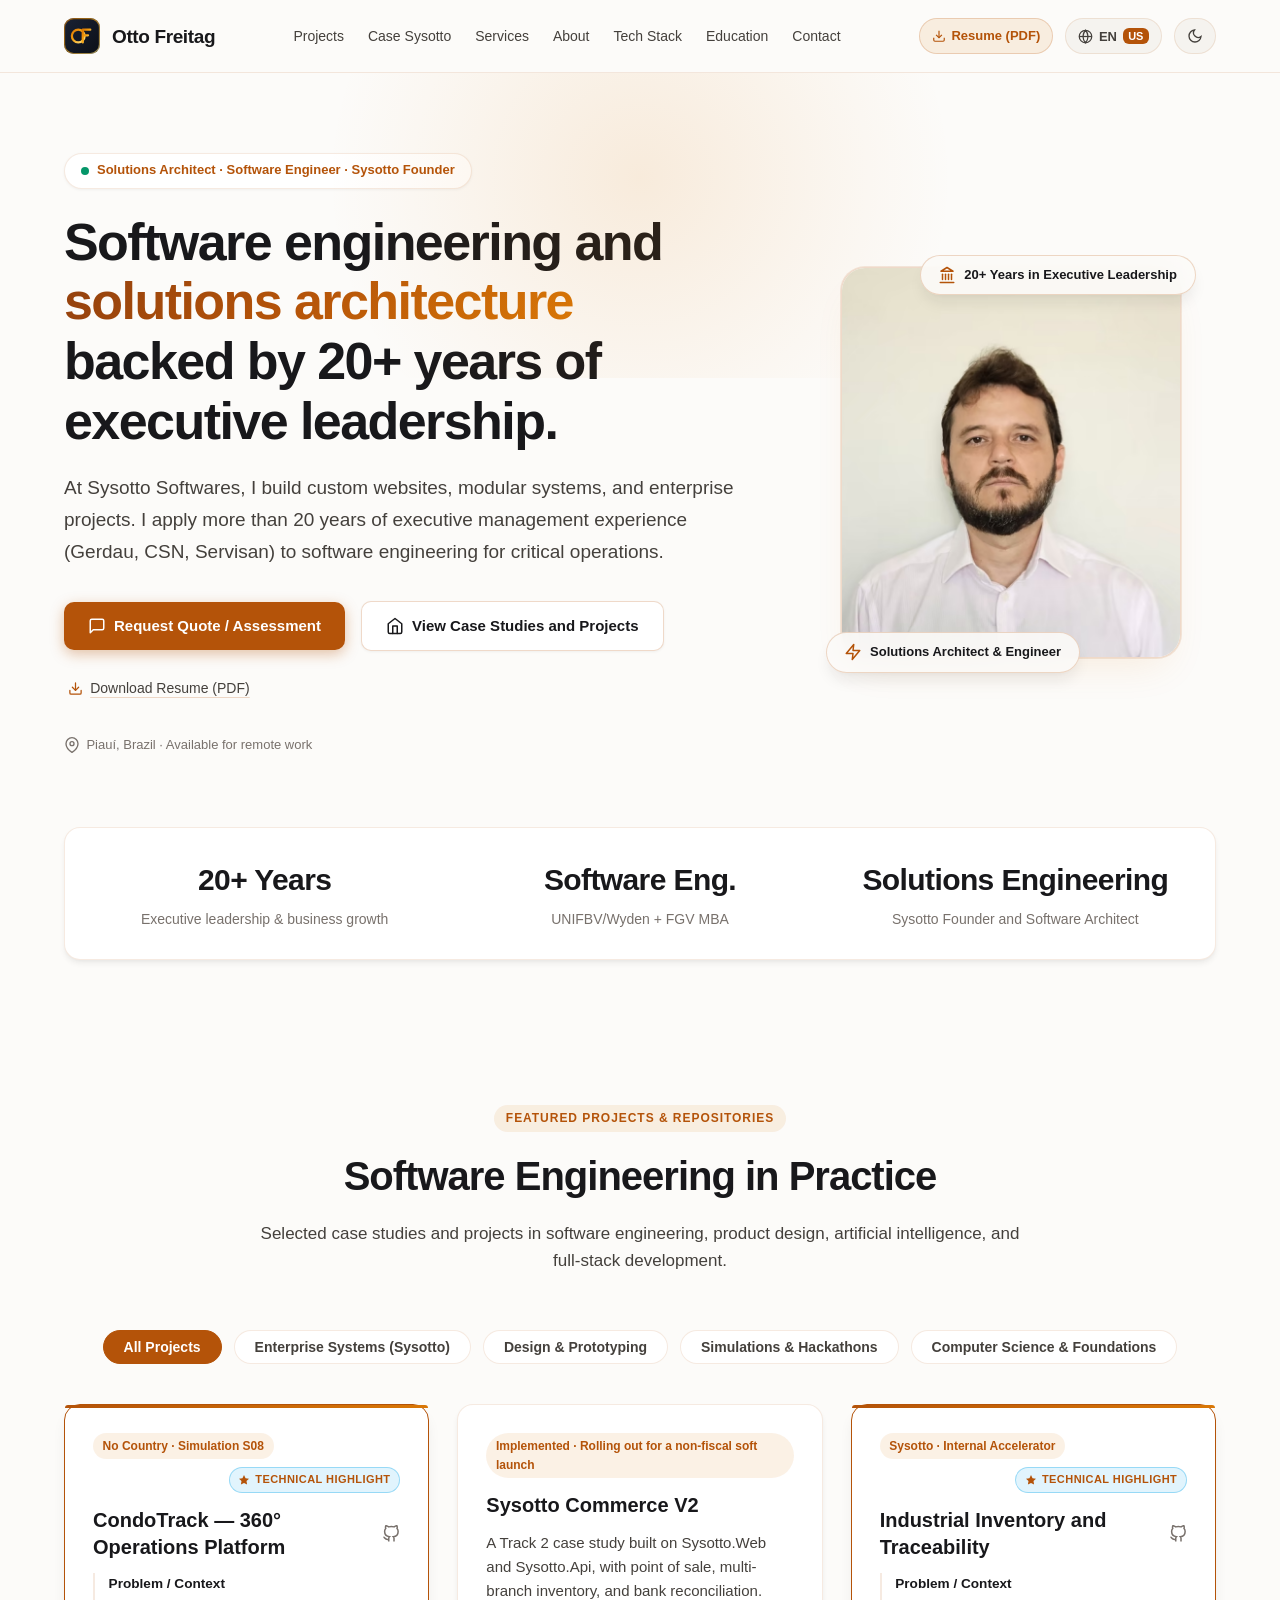
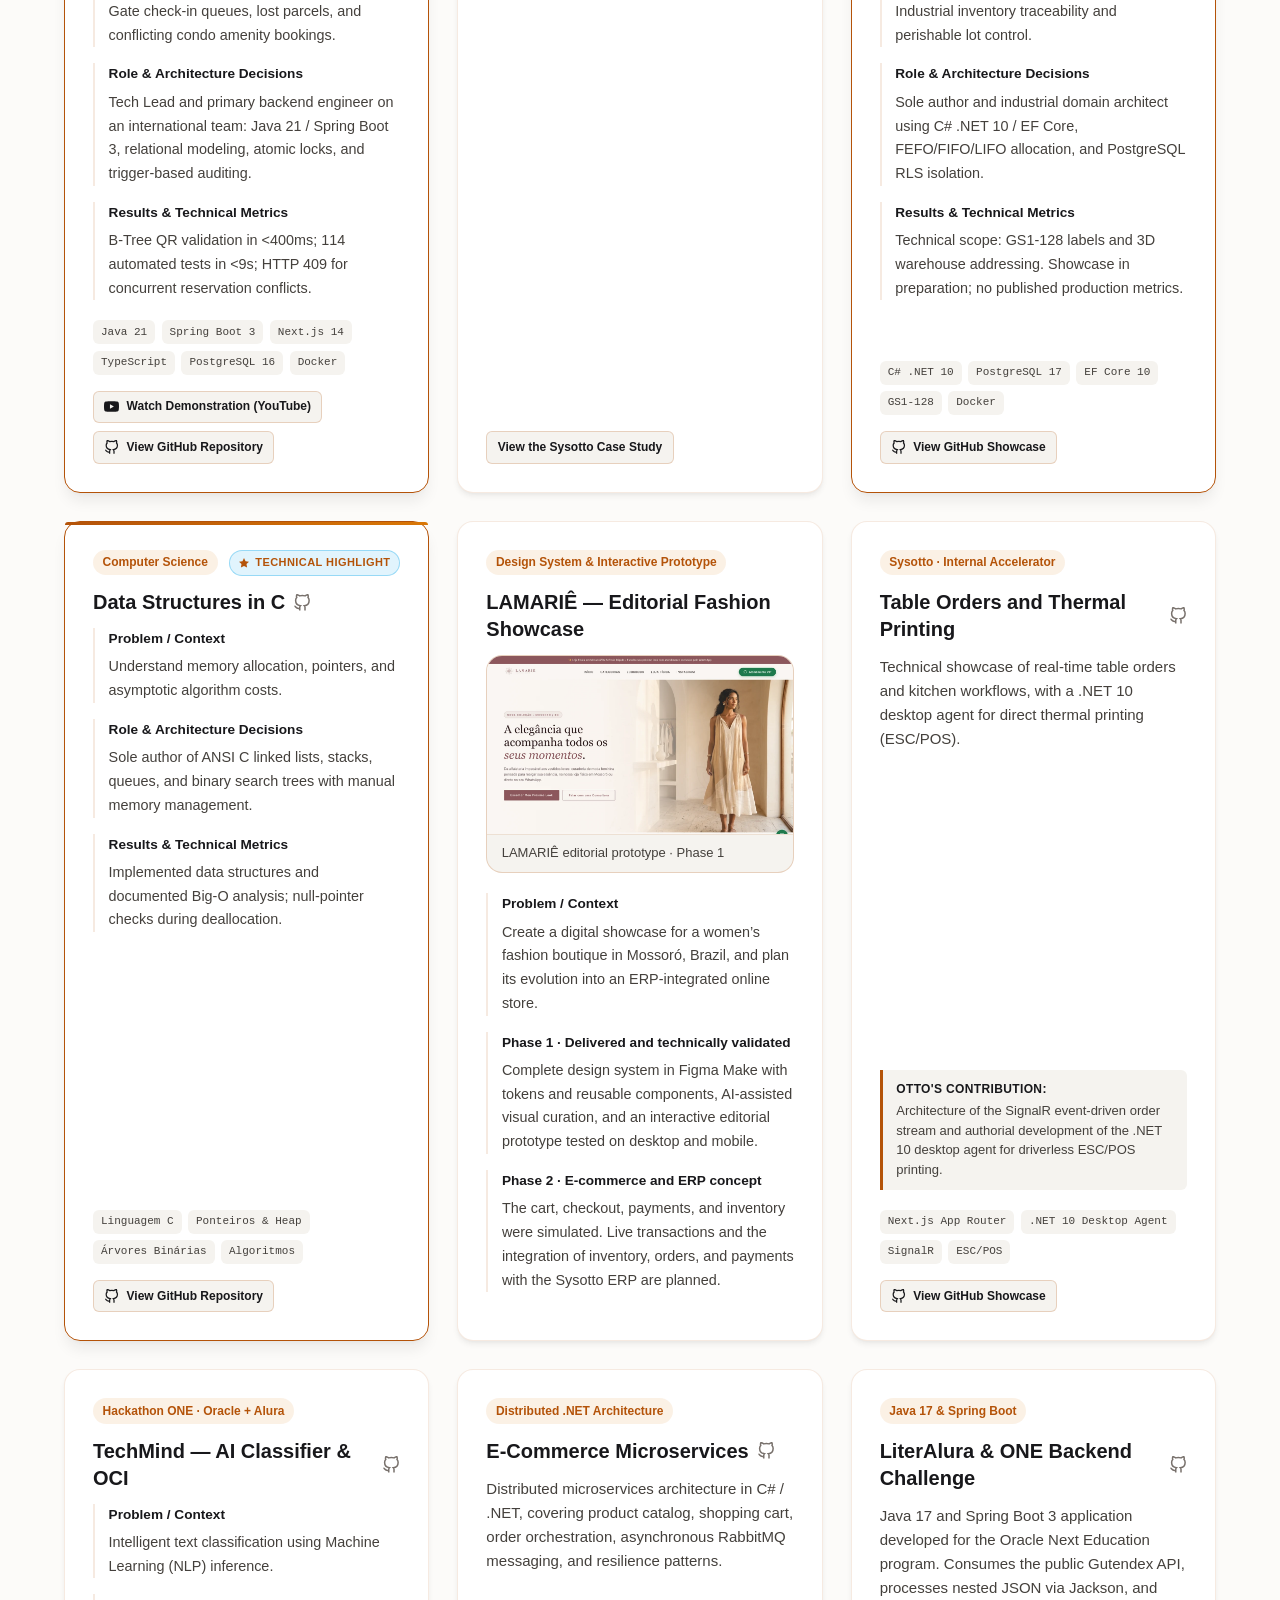
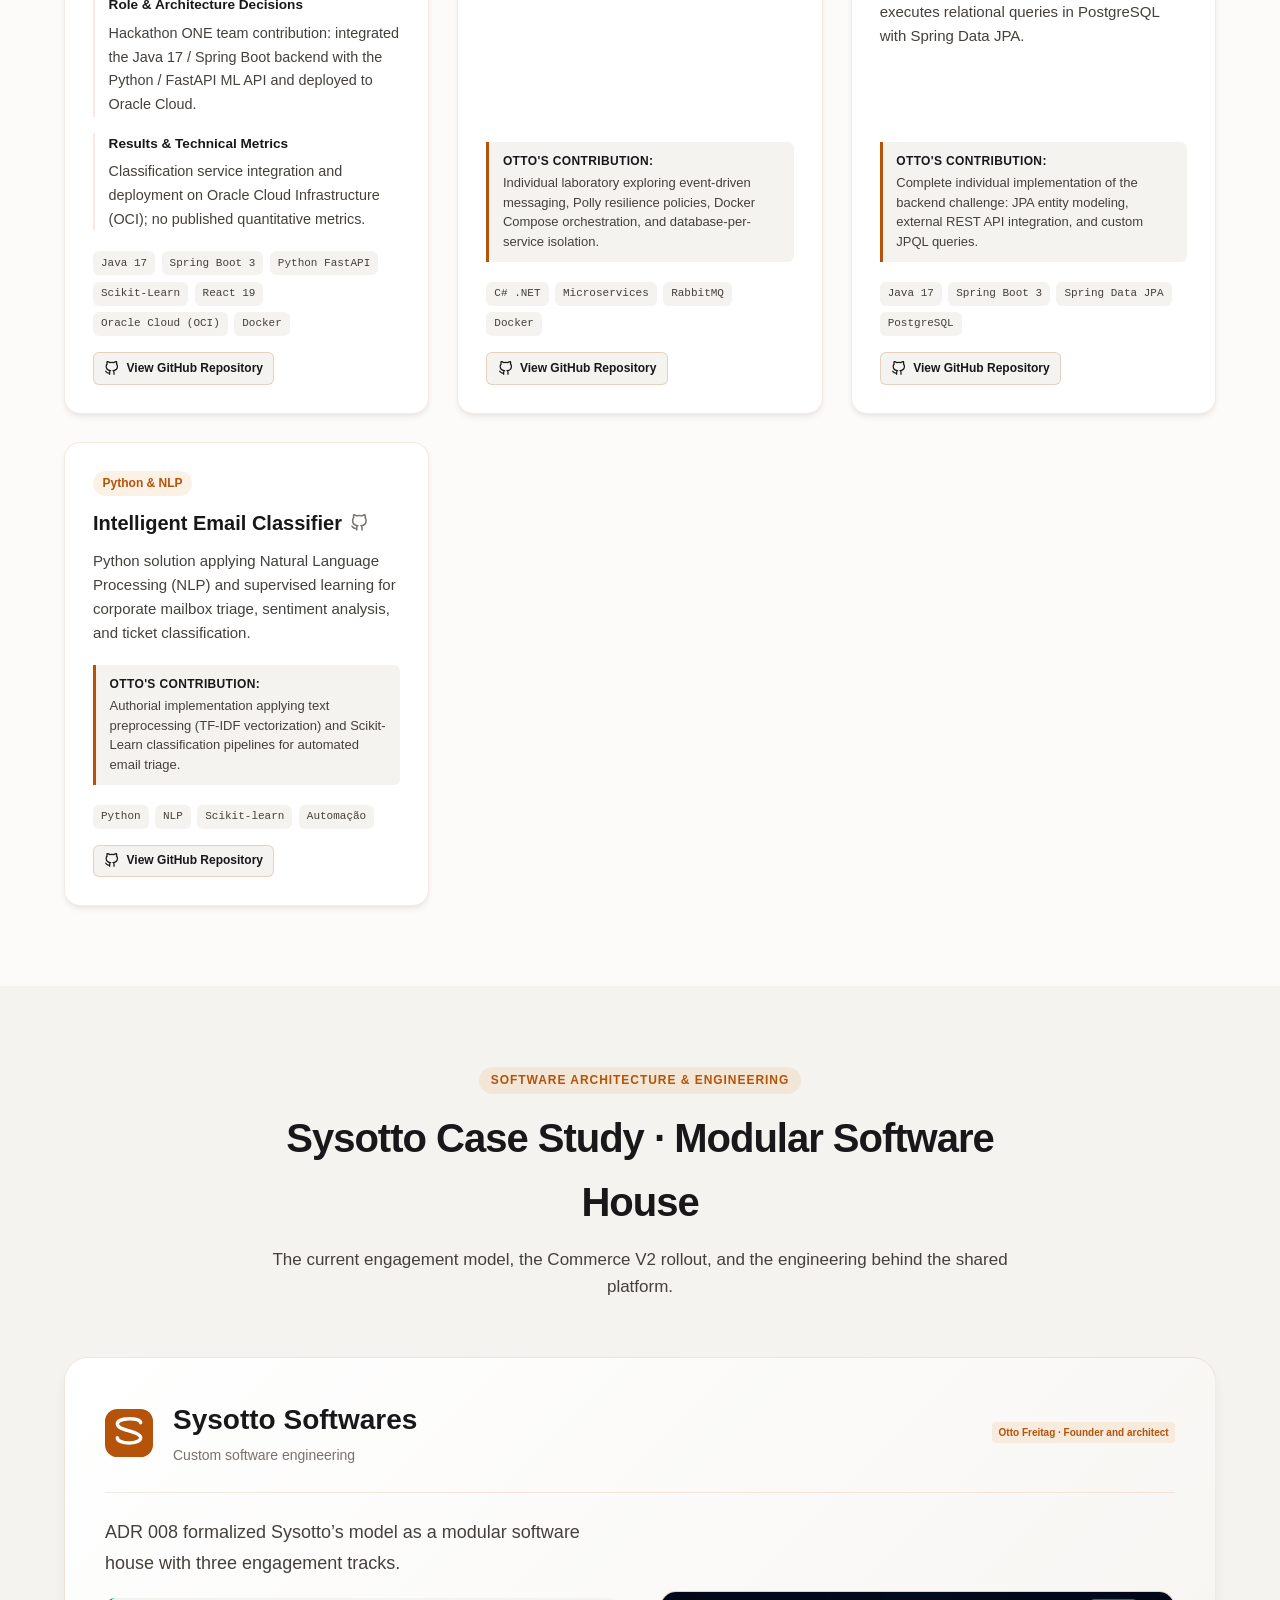
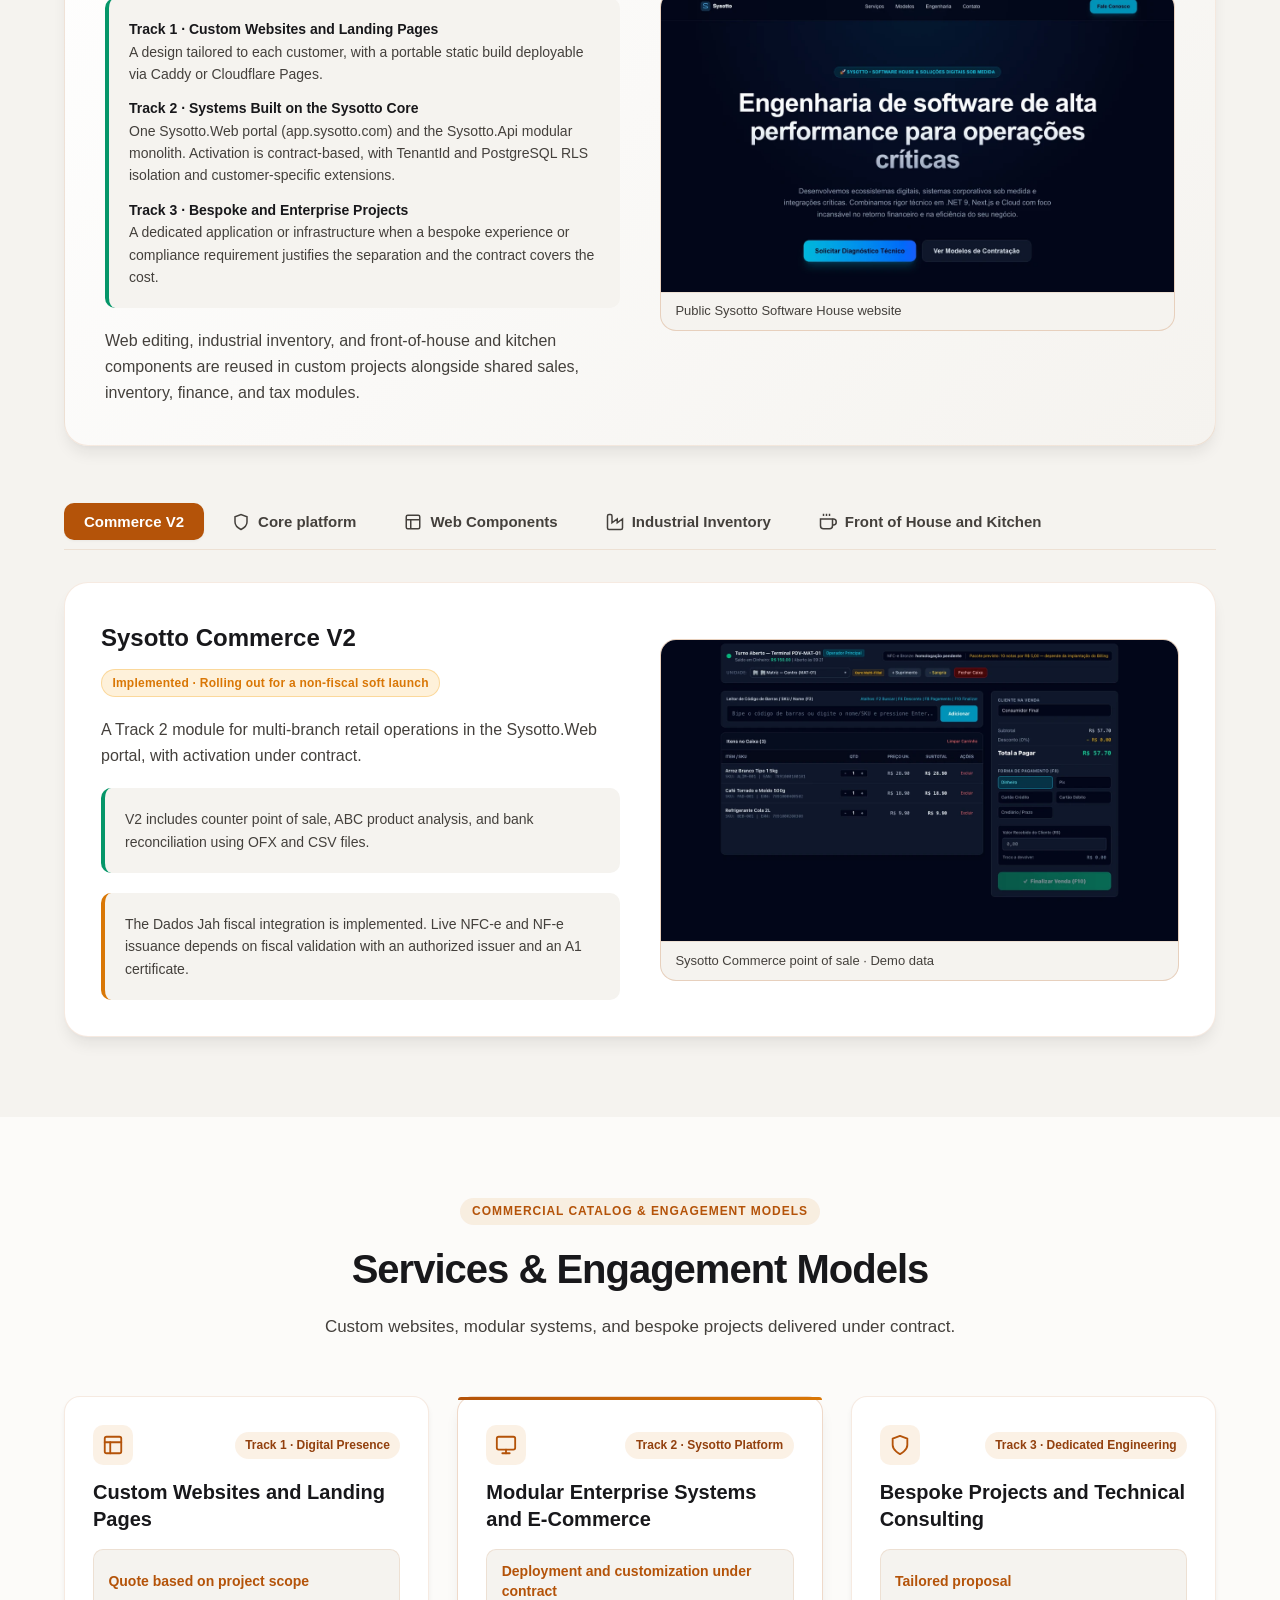
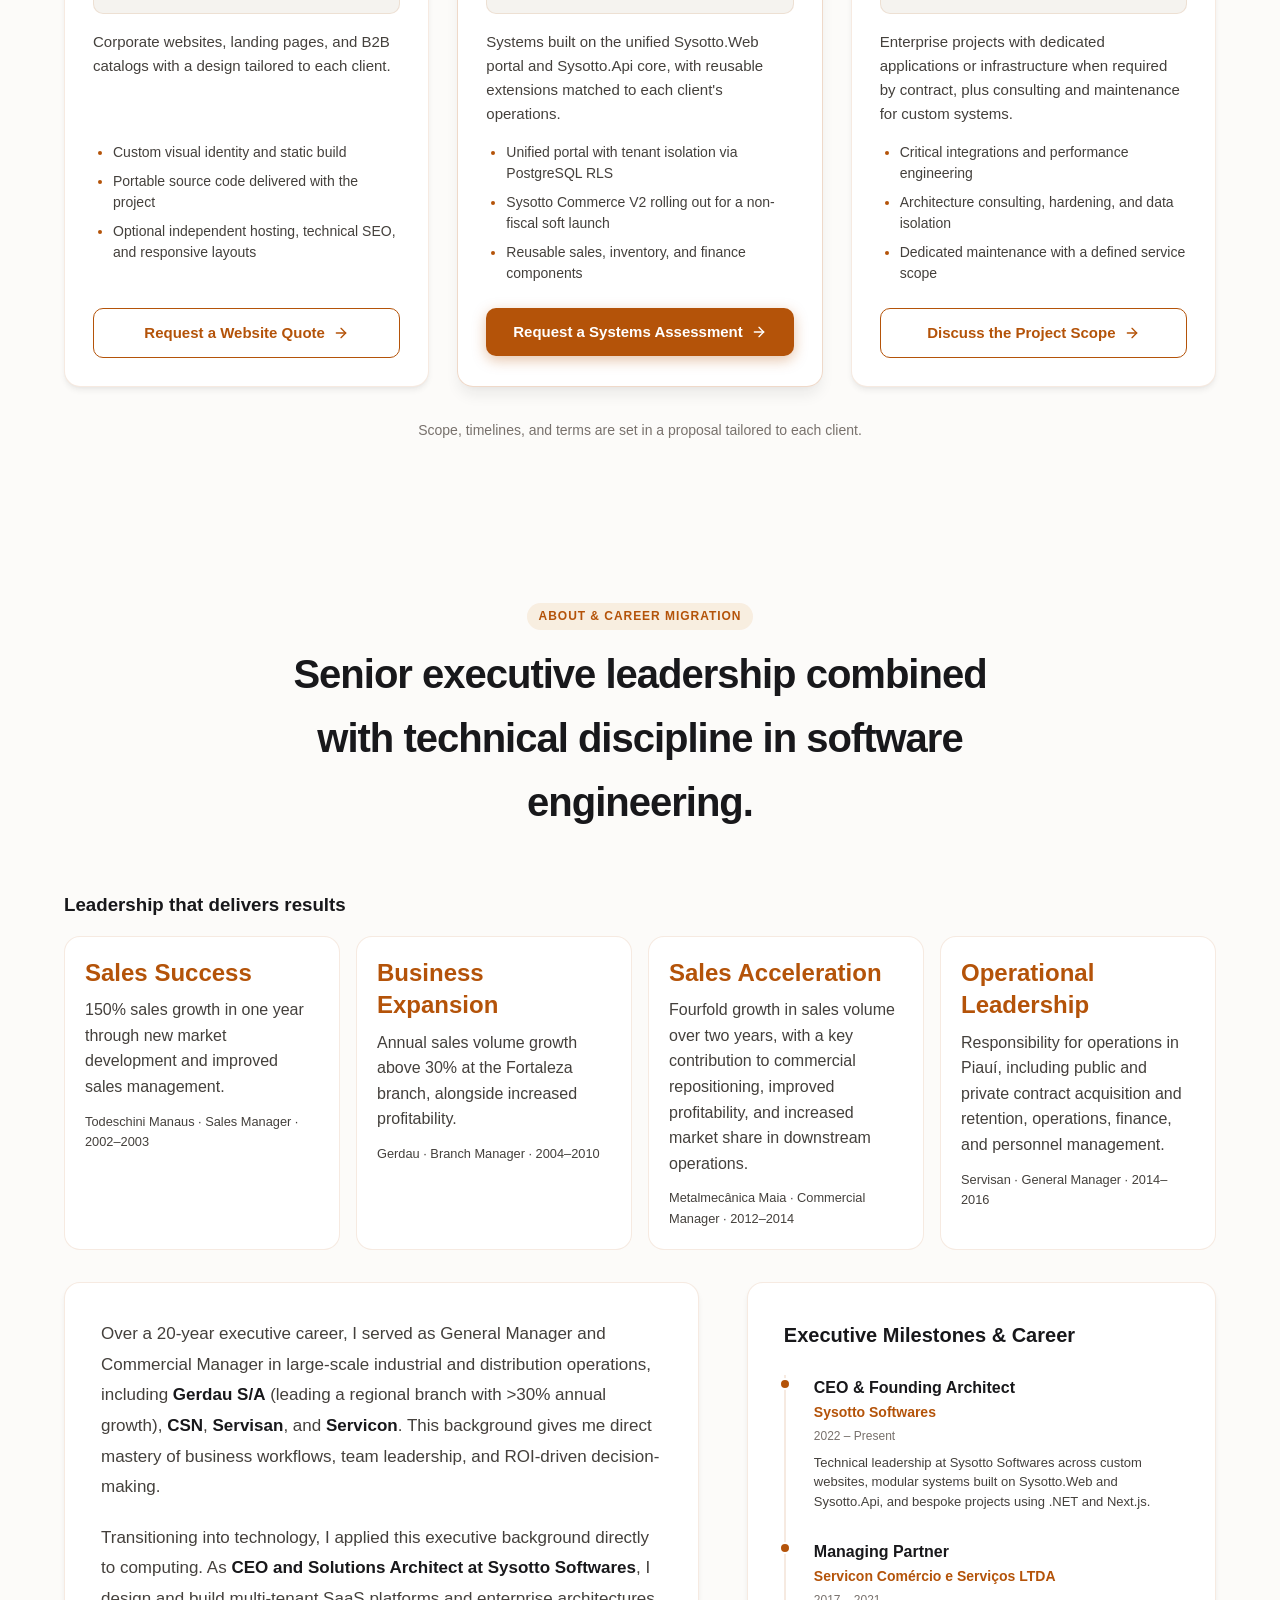
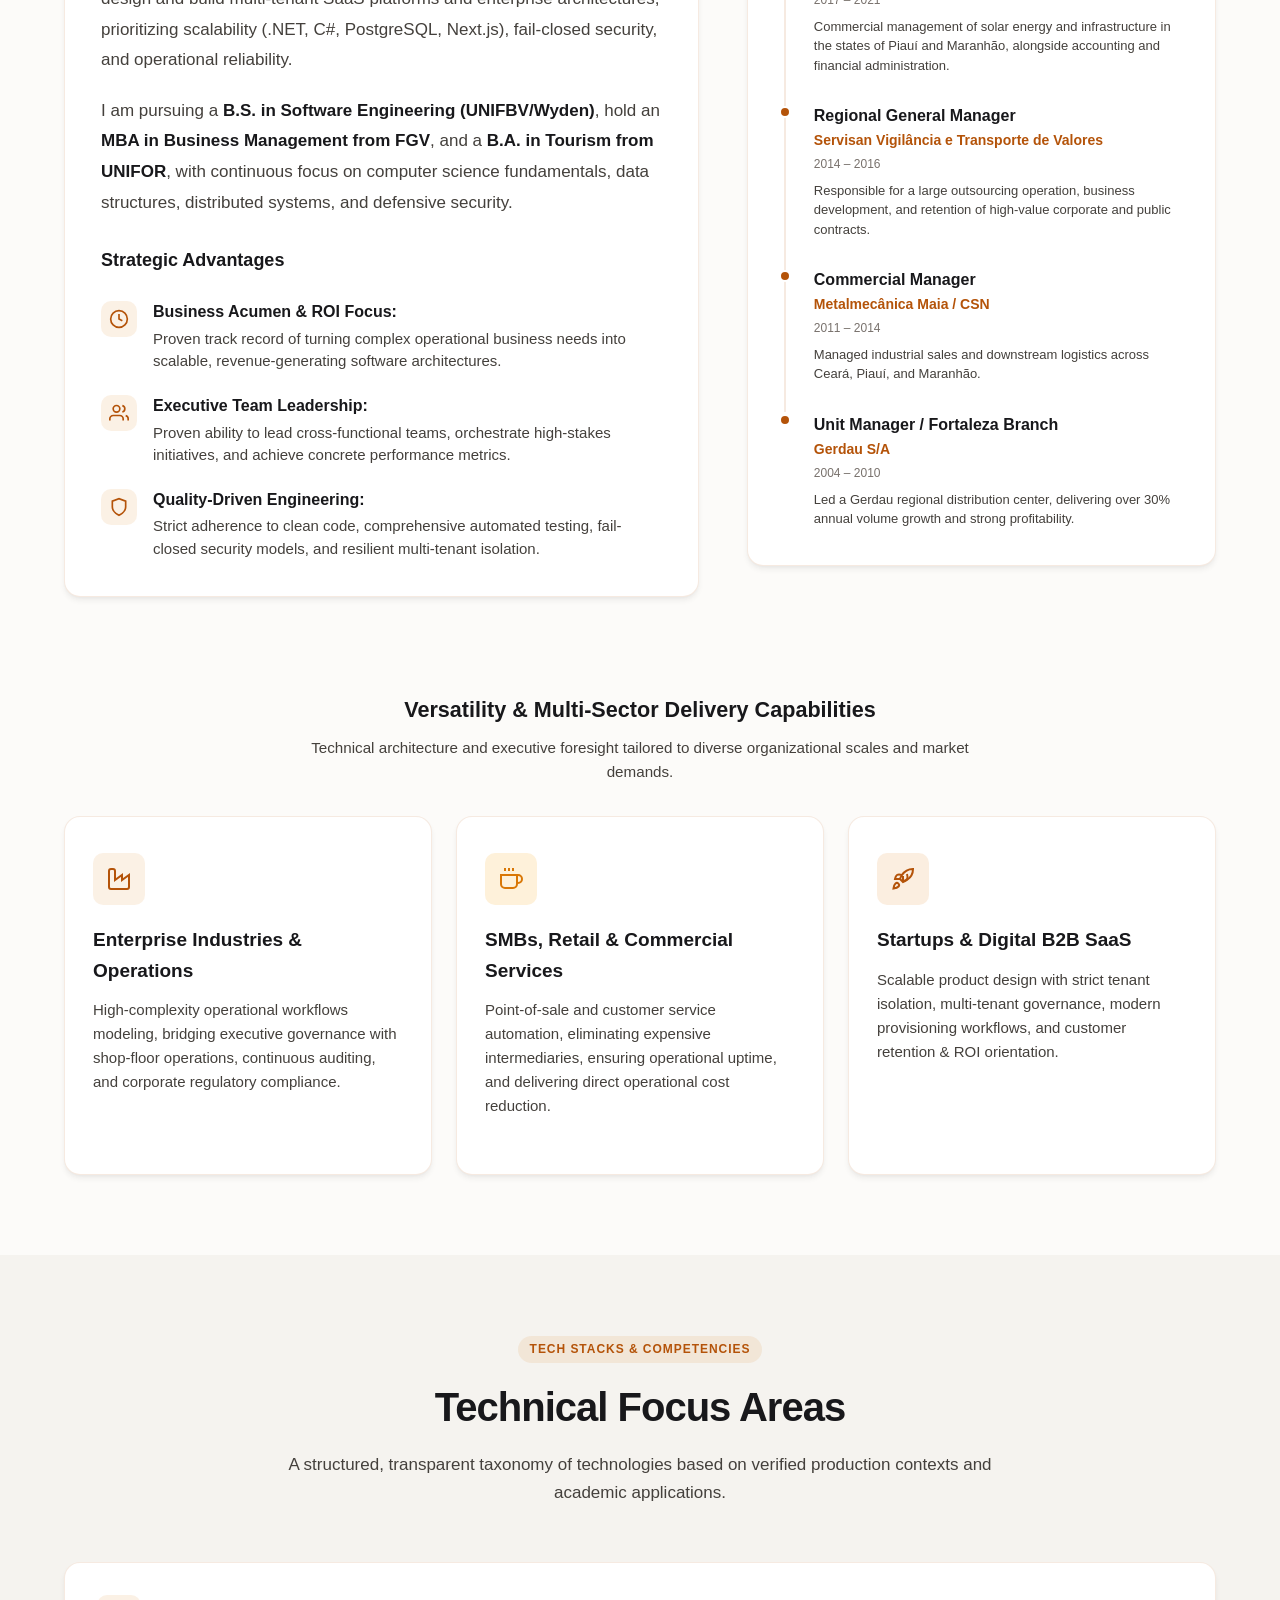
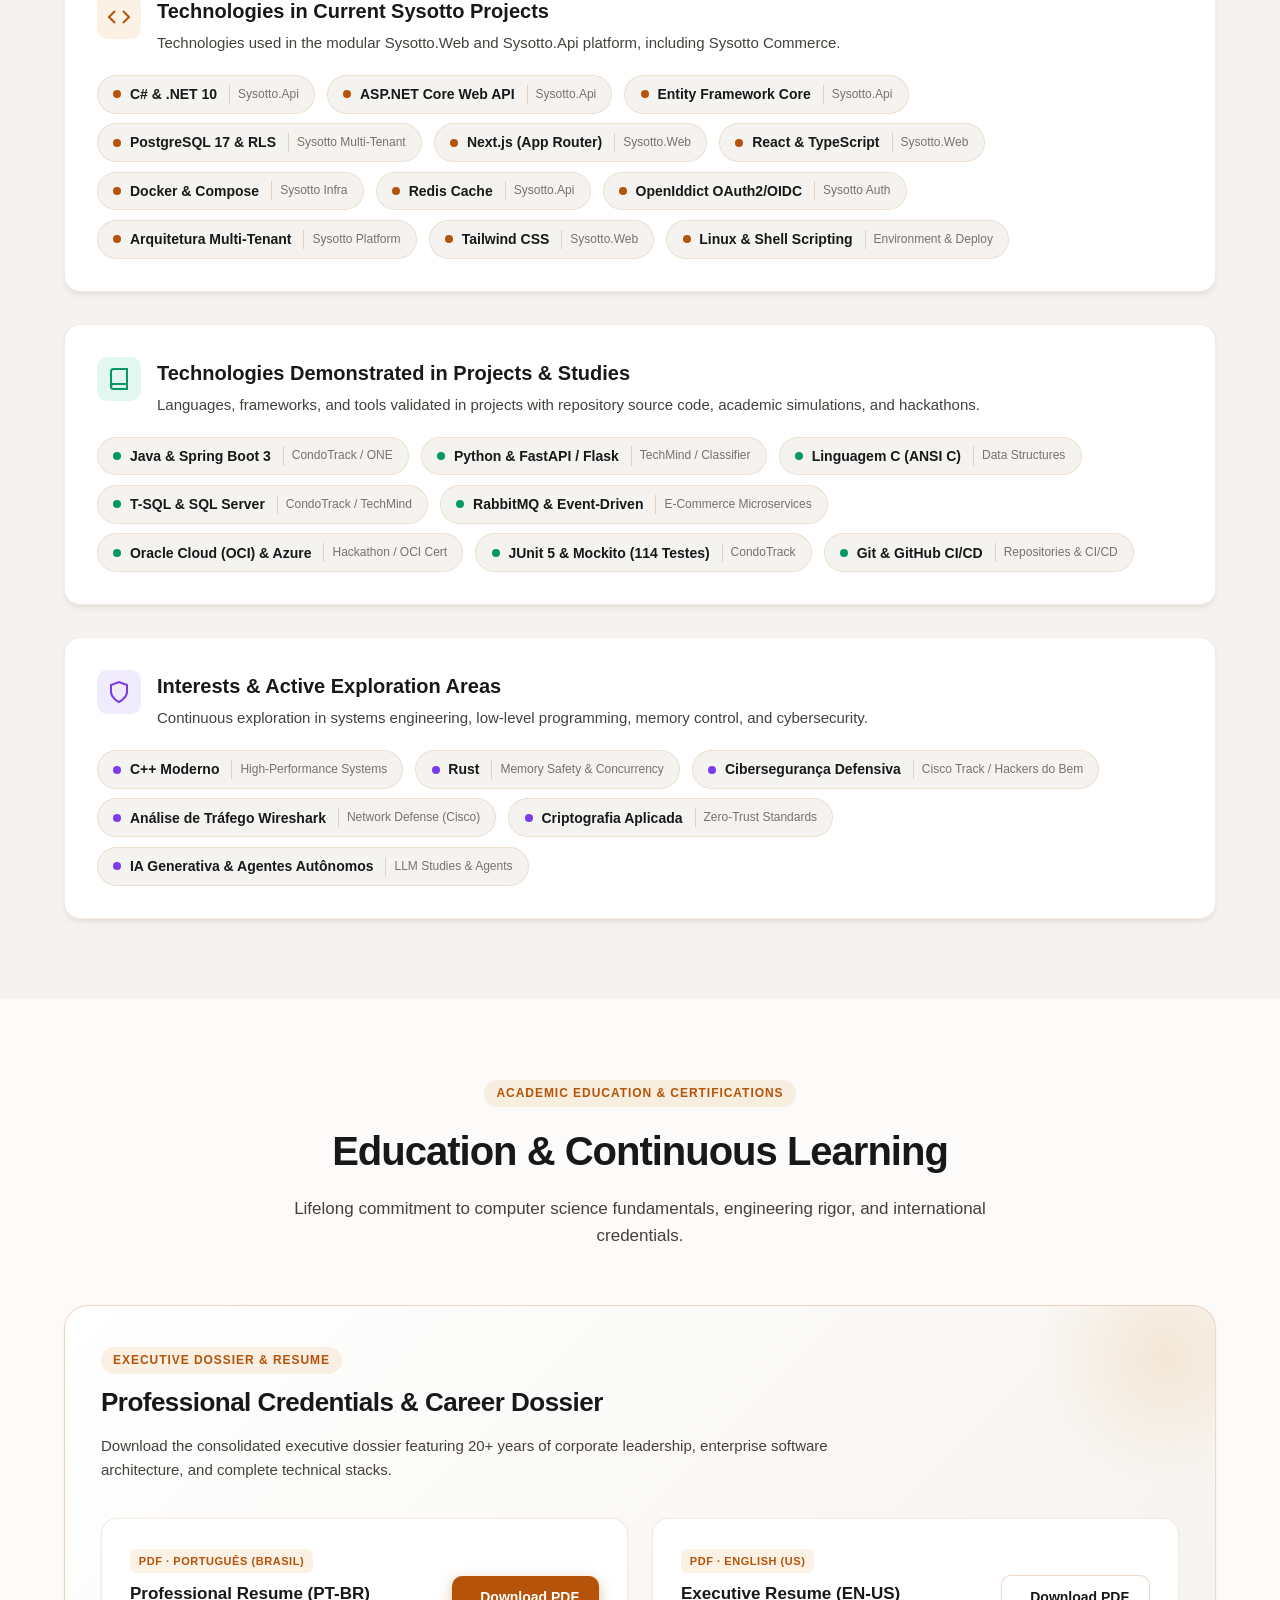
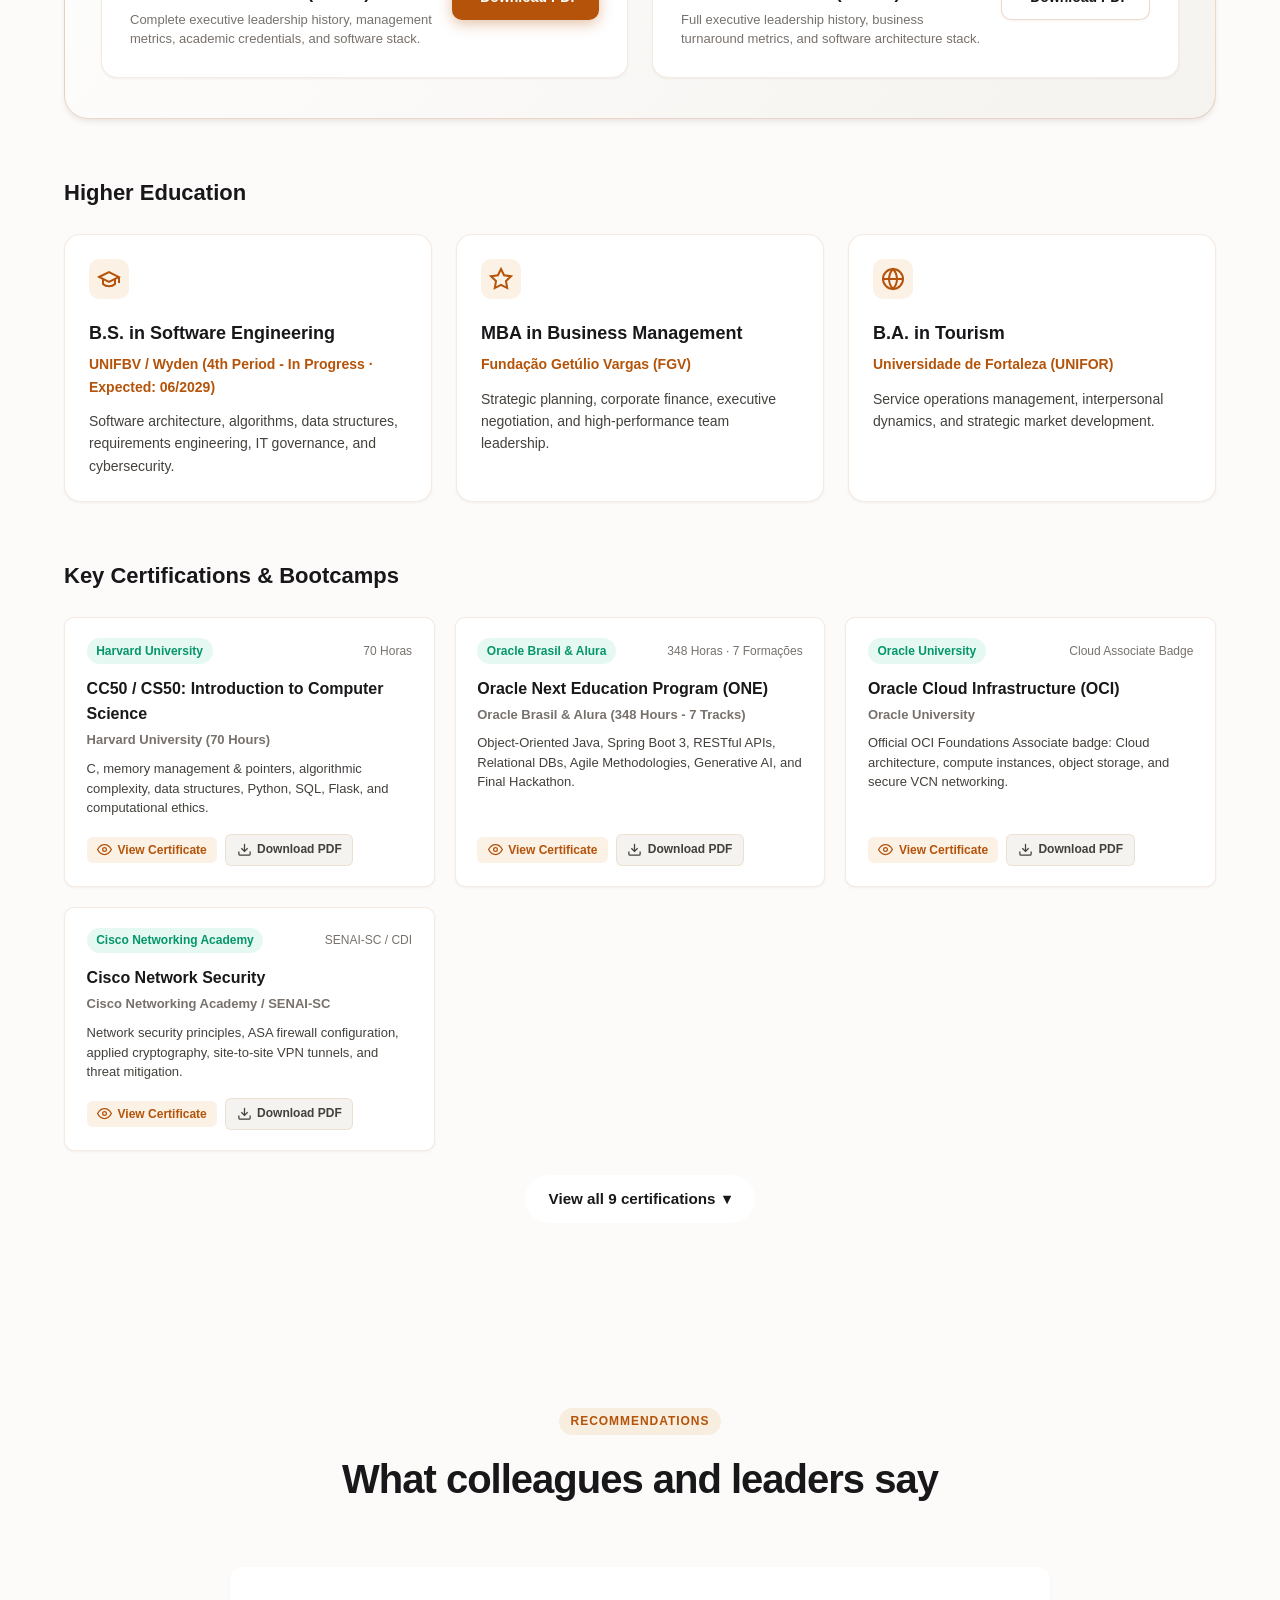
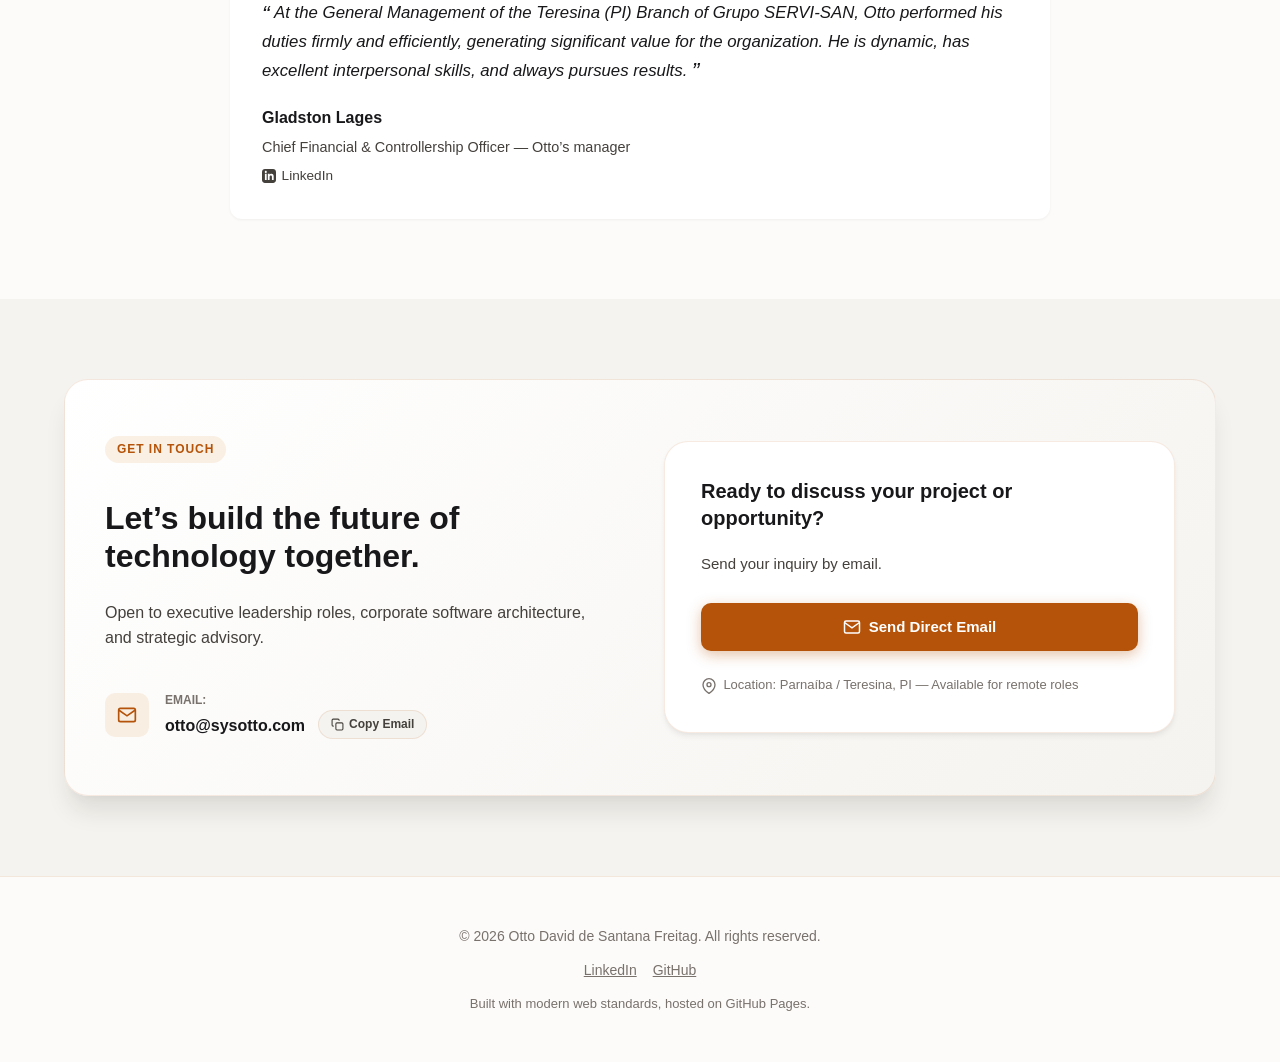
==== commit 02db394e: "feat(portfolio): update cases, SEO, and custom service proposals Keep portfolio contact email-only, " ====
--- a/en/index.html
+++ b/en/index.html
@@ -3,8 +3,8 @@
 <head>
   <meta charset="UTF-8">
   <meta name="viewport" content="width=device-width, initial-scale=1.0">
-  <title>Otto David de Santana Freitag | Executive Leadership &amp; Software Engineering</title>
-  <meta name="description" content="Executive portfolio of Otto David de Santana Freitag: 20+ years of executive leadership in major corporations (Gerdau, CSN, Servisan), Solutions Architect and founder of Sysotto Softwares.">
+  <title>Otto Freitag | Software Engineering and Sysotto</title>
+  <meta name="description" content="Otto Freitag, founder of Sysotto Softwares. Custom websites and landing pages, modular systems, and enterprise projects with technical consulting.">
   <meta name="color-scheme" content="light dark">
   <meta name="theme-color" content="#090d16">
   <link rel="canonical" href="https://ottof77.github.io/ottodev/en/">
@@ -33,8 +33,8 @@
 
   <!-- Open Graph / Social Media Metadata (Verified Local Assets) -->
   <meta property="og:type" content="website">
-  <meta property="og:title" content="Otto David de Santana Freitag | Executive Leadership &amp; Software Engineering">
-  <meta property="og:description" content="Executive portfolio of Otto David de Santana Freitag: 20+ years of executive leadership in major corporations (Gerdau, CSN, Servisan), Solutions Architect and founder of Sysotto Softwares.">
+  <meta property="og:title" content="Otto Freitag | Software Engineering and Sysotto">
+  <meta property="og:description" content="Otto Freitag, founder of Sysotto Softwares. Custom websites and landing pages, modular systems, and enterprise projects with technical consulting.">
   <meta property="og:url" content="https://ottof77.github.io/ottodev/en/">
   <meta property="og:image" content="https://ottof77.github.io/ottodev/assets/images/og-cover.jpg">
   <meta property="og:image:width" content="1200">
@@ -46,8 +46,8 @@
 
   <!-- Twitter Card Metadata -->
   <meta name="twitter:card" content="summary_large_image">
-  <meta name="twitter:title" content="Otto David de Santana Freitag | Executive Leadership &amp; Software Engineering">
-  <meta name="twitter:description" content="Executive portfolio of Otto David de Santana Freitag: 20+ years of executive leadership in major corporations (Gerdau, CSN, Servisan), Solutions Architect and founder of Sysotto Softwares.">
+  <meta name="twitter:title" content="Otto Freitag | Software Engineering and Sysotto">
+  <meta name="twitter:description" content="Otto Freitag, founder of Sysotto Softwares. Custom websites and landing pages, modular systems, and enterprise projects with technical consulting.">
   <meta name="twitter:image" content="https://ottof77.github.io/ottodev/assets/images/og-cover.jpg">
   <meta name="twitter:image:alt" content="Executive card of Otto Freitag">
 
@@ -58,28 +58,35 @@
     "@graph": [
       {
         "@type": "Person",
+        "@id": "https://ottof77.github.io/ottodev/#otto-freitag",
         "name": "Otto David de Santana Freitag",
-        "jobTitle": "CEO & Software Engineer",
+        "jobTitle": "Sysotto founder and software engineer",
         "url": "https://ottof77.github.io/ottodev/",
         "image": "https://ottof77.github.io/ottodev/assets/images/otto-freitag.jpg",
+        "email": "otto@sysotto.com",
         "worksFor": {
-          "@type": "Organization",
-          "name": "Sysotto Softwares"
+          "@id": "https://www.sysotto.com/#organization"
         },
+        "knowsAbout": [
+          "Modular software architecture",
+          "Multi-tenant data isolation",
+          "API hardening",
+          "Technical consulting"
+        ],
         "alumniOf": [
           {
             "@type": "EducationalOrganization",
-            "name": "FGV (MBA em Gestão Empresarial)"
+            "name": "Fundação Getulio Vargas (FGV)"
           },
           {
             "@type": "EducationalOrganization",
-            "name": "UNIFBV / Wyden (Engenharia de Software)"
-          },
-          {
-            "@type": "EducationalOrganization",
-            "name": "UNIFOR (Turismo)"
+            "name": "Universidade de Fortaleza (UNIFOR)"
           }
         ],
+        "affiliation": {
+          "@type": "EducationalOrganization",
+          "name": "UNIFBV / Wyden"
+        },
         "sameAs": [
           "https://www.linkedin.com/in/otto-freitag-60912031",
           "https://github.com/OttoF77"
@@ -87,12 +94,93 @@
       },
       {
         "@type": "WebSite",
-        "name": "Otto Freitag — Professional Portfolio",
+        "@id": "https://ottof77.github.io/ottodev/#website",
+        "name": "Otto Freitag",
+        "url": "https://ottof77.github.io/ottodev/",
+        "inLanguage": [
+          "pt-BR",
+          "en-US"
+        ],
+        "creator": {
+          "@id": "https://ottof77.github.io/ottodev/#otto-freitag"
+        }
+      },
+      {
+        "@type": "WebPage",
+        "@id": "https://ottof77.github.io/ottodev/en/#webpage",
+        "name": "Otto Freitag | Software Engineering and Sysotto",
+        "description": "Otto Freitag, founder of Sysotto Softwares. Custom websites and landing pages, modular systems, and enterprise projects with technical consulting.",
         "url": "https://ottof77.github.io/ottodev/en/",
-        "inLanguage": [
-          "en-US",
-          "pt-BR"
-        ]
+        "inLanguage": "en-US",
+        "isPartOf": {
+          "@id": "https://ottof77.github.io/ottodev/#website"
+        },
+        "mainEntity": {
+          "@id": "https://ottof77.github.io/ottodev/#otto-freitag"
+        },
+        "about": {
+          "@id": "https://www.sysotto.com/#organization"
+        }
+      },
+      {
+        "@type": "Organization",
+        "@id": "https://www.sysotto.com/#organization",
+        "name": "Sysotto Softwares",
+        "url": "https://www.sysotto.com/",
+        "description": "Modular software house offering three engagement tracks for custom development.",
+        "makesOffer": [
+          {
+            "@id": "https://ottof77.github.io/ottodev/#offer-websites"
+          },
+          {
+            "@id": "https://ottof77.github.io/ottodev/#offer-modular-systems"
+          },
+          {
+            "@id": "https://ottof77.github.io/ottodev/#offer-enterprise"
+          }
+        ],
+        "hasOfferCatalog": {
+          "@type": "OfferCatalog",
+          "name": "Sysotto Software House engagement tracks",
+          "itemListElement": [
+            {
+              "@type": "Offer",
+              "@id": "https://ottof77.github.io/ottodev/#offer-websites",
+              "itemOffered": {
+                "@type": "Service",
+                "name": "Custom websites and landing pages",
+                "description": "Projects with a custom visual identity, portable static build, and optional hosting.",
+                "provider": {
+                  "@id": "https://www.sysotto.com/#organization"
+                }
+              }
+            },
+            {
+              "@type": "Offer",
+              "@id": "https://ottof77.github.io/ottodev/#offer-modular-systems",
+              "itemOffered": {
+                "@type": "Service",
+                "name": "Modular enterprise systems",
+                "description": "Contract-based deployments on Sysotto.Web and Sysotto.Api, with tenant isolation and extensions for operations such as Sysotto Commerce.",
+                "provider": {
+                  "@id": "https://www.sysotto.com/#organization"
+                }
+              }
+            },
+            {
+              "@type": "Offer",
+              "@id": "https://ottof77.github.io/ottodev/#offer-enterprise",
+              "itemOffered": {
+                "@type": "Service",
+                "name": "Enterprise projects and technical consulting",
+                "description": "Custom engineering, architecture, API hardening, and dedicated maintenance, with isolated applications or infrastructure when required by contract.",
+                "provider": {
+                  "@id": "https://www.sysotto.com/#organization"
+                }
+              }
+            }
+          ]
+        }
       }
     ]
   }
@@ -178,7 +266,7 @@
             <span data-i18n="hero.title_end">backed by 20+ years of executive leadership.</span>
           </h1>
 
-          <p class="hero-subtitle" data-i18n="hero.subtitle">I design and build custom software systems, SaaS platforms, and scalable architectures for companies that need reliable production-grade technology. Combining 20+ years of executive management (Gerdau, CSN, Servisan) with engineering at Sysotto Softwares, I turn operational challenges into measurable business results.</p>
+          <p class="hero-subtitle" data-i18n="hero.subtitle">At Sysotto Softwares, I build custom websites, modular systems, and enterprise projects. I apply more than 20 years of executive management experience (Gerdau, CSN, Servisan) to software engineering for critical operations.</p>
 
           <div class="hero-actions hero-cta-group">
             <a href="#contact" class="btn btn-primary hero-cta-primary" data-cta-source="hero-primary" data-utm-source="ottodev" data-utm-content="hero_cta">
@@ -187,7 +275,7 @@
             </a>
             <a href="#projects" class="btn btn-secondary hero-cta-secondary" data-cta-source="hero-projects" data-utm-source="ottodev" data-utm-content="hero_projects">
               <svg aria-hidden="true" width="18" height="18" viewBox="0 0 24 24" fill="none" stroke="currentColor" stroke-width="2" stroke-linecap="round" stroke-linejoin="round"><path d="M3 9l9-7 9 7v11a2 2 0 0 1-2 2H5a2 2 0 0 1-2-2z"></path><polyline points="9 22 9 12 15 12 15 22"></polyline></svg>
-              <span data-i18n="hero.cta_projects">View Production Projects</span>
+              <span data-i18n="hero.cta_projects">View Case Studies and Projects</span>
             </a>
             <div class="hero-cv-action">
               <a href="../assets/docs/cv-otto-freitag-en-us.pdf" download="CV-Otto-David-Freitag-EN-US.pdf" data-dynamic-cv data-cta-source="hero-cv" data-utm-source="ottodev" data-utm-content="hero_cv" class="hero-cv-link">
@@ -213,8 +301,8 @@
 
             <div class="hero-photo-frame">
               <picture>
-                <source srcset="assets/images/otto-freitag.avif" type="image/avif">
-                <source srcset="assets/images/otto-freitag.webp" type="image/webp">
+                <source srcset="../assets/images/otto-freitag.avif" type="image/avif">
+                <source srcset="../assets/images/otto-freitag.webp" type="image/webp">
                 <img src="../assets/images/otto-freitag.jpg" alt="Otto David de Santana Freitag - Professional Portrait" data-i18n-alt="hero.photo_alt" width="800" height="800" class="hero-photo-img" loading="eager" fetchpriority="high" decoding="async">
               </picture>
             </div>
@@ -239,7 +327,7 @@
         </div>
         <div class="stat-item">
           <div class="stat-value" data-i18n="hero.stat_sysotto">Solutions Engineering</div>
-          <div class="stat-label" data-i18n="hero.stat_sysotto_desc">Sysotto Founder &amp; SaaS Architect</div>
+          <div class="stat-label" data-i18n="hero.stat_sysotto_desc">Sysotto Founder and Software Architect</div>
         </div>
       </div>
 
@@ -252,13 +340,14 @@
       <div class="section-header">
         <span class="section-pill" data-i18n="projects.title">Featured Projects &amp; Repositories</span>
         <h2 class="section-title" data-i18n="projects.section_heading">Software Engineering in Practice</h2>
-        <p class="section-subtitle" data-i18n="projects.subtitle">Curated open-source repositories from GitHub (OttoF77) highlighting computer science foundations, microservices, AI, and full-stack software development.</p>
+        <p class="section-subtitle" data-i18n="projects.subtitle">Selected case studies and projects in software engineering, product design, artificial intelligence, and full-stack development.</p>
       </div>
 
       <!-- Filter Buttons -->
       <div class="projects-filter-bar" role="group" aria-label="Filter projects by category" data-i18n-aria-label="projects.filter_label">
         <button class="filter-btn active" data-filter="all" aria-pressed="true" data-i18n="projects.tab_all">All Projects</button>
         <button class="filter-btn" data-filter="sysotto" aria-pressed="false" data-i18n="projects.tab_sysotto">Enterprise Systems (Sysotto)</button>
+        <button class="filter-btn" data-filter="design" aria-pressed="false" data-i18n="projects.tab_design">Design &amp; Prototyping</button>
         <button class="filter-btn" data-filter="hackathon" aria-pressed="false" data-i18n="projects.tab_hackathons">Simulations &amp; Hackathons</button>
         <button class="filter-btn" data-filter="academic" aria-pressed="false" data-i18n="projects.tab_academic">Computer Science &amp; Foundations</button>
       </div>
@@ -315,10 +404,21 @@
           </div>
         </div>
 
-        <!-- CARD 2 (Featured #2): Sysotto ERP / Industry Suite -->
+        <article class="project-card" id="commerce-case" data-category="sysotto">
+          <div class="project-card-header">
+            <span class="project-cat-badge" data-i18n="sysotto.commerce_status">Implemented · Rolling out for a non-fiscal soft launch</span>
+          </div>
+          <h3 class="project-title" data-i18n="sysotto.commerce_title">Sysotto Commerce V2</h3>
+          <p class="project-desc" data-i18n="proj.commerce_desc">A Track 2 case study built on Sysotto.Web and Sysotto.Api, with point of sale, multi-branch inventory, and bank reconciliation.</p>
+          <div class="project-action-row">
+            <a href="#sysotto" class="project-btn-link" data-i18n="proj.commerce_case_link">View the Sysotto Case Study</a>
+          </div>
+        </article>
+
+        <!-- CARD 2 (Featured #2): Industrial inventory showcase -->
         <div class="project-card featured-case" data-category="sysotto">
           <div class="project-card-header">
-            <span class="project-cat-badge" data-i18n="proj.sysotto_ind_badge">Sysotto · In Preparation (Showcase)</span>
+            <span class="project-cat-badge" data-i18n="proj.sysotto_ind_badge">Sysotto · Internal Accelerator</span>
             <span class="project-featured-flag">
               <svg aria-hidden="true" width="12" height="12" viewBox="0 0 24 24" fill="currentColor"><polygon points="12 2 15.09 8.26 22 9.27 17 14.14 18.18 21.02 12 17.77 5.82 21.02 7 14.14 2 9.27 8.91 8.26 12 2"></polygon></svg>
               <span data-i18n="projects.featured_flag">Technical Highlight</span>
@@ -326,7 +426,7 @@
           </div>
           <h3 class="project-title">
             <a href="https://github.com/OttoF77/Sysotto.Inventory.Showcase" target="_blank" rel="noopener" class="project-repo-link" data-i18n-aria-label="View the project showcase on GitHub">
-              <span data-i18n="proj.sysotto_ind_title">Sysotto ERP / Industry Suite</span>
+              <span data-i18n="proj.sysotto_ind_title">Industrial Inventory and Traceability</span>
               <svg class="project-gh-icon" width="18" height="18" viewBox="0 0 24 24" fill="none" stroke="currentColor" stroke-width="2"><path d="M9 19c-5 1.5-5-2.5-7-3m14 6v-3.87a3.37 3.37 0 0 0-.94-2.61c3.14-.35 6.44-1.54 6.44-7A5.44 5.44 0 0 0 20 4.77 5.07 5.07 0 0 0 19.91 1S18.73.65 16 2.48a13.38 13.38 0 0 0-7 0C6.27.65 5.09 1 5.09 1A5.07 5.07 0 0 0 5 4.77a5.44 5.44 0 0 0-1.5 3.78c0 5.42 3.3 6.61 6.44 7A3.37 3.37 0 0 0 9 18.13V22"></path></svg>
             </a>
           </h3>
@@ -402,18 +502,46 @@
           </div>
         </div>
 
-        <!-- CARD 4: Sysotto FoodService & Desktop Printing Agent -->
+        <article class="project-card" id="lamarie" data-category="design" aria-labelledby="lamarie-title">
+          <div class="project-card-header">
+            <span class="project-cat-badge" data-i18n="proj.lamarie_badge">Design System &amp; Interactive Prototype</span>
+          </div>
+          <h3 class="project-title" id="lamarie-title" data-i18n="proj.lamarie_title">LAMARIÊ — Editorial Fashion Showcase</h3>
+          <figure class="case-preview project-preview">
+            <picture>
+              <source srcset="../assets/images/previews/lamarie-hero.webp" type="image/webp">
+              <img src="../assets/images/previews/lamarie-hero.jpg" width="1200" height="700" loading="lazy" decoding="async" alt="LAMARIÊ prototype homepage with an editorial headline and a model wearing a piece from the collection" data-i18n-alt="previews.lamarie_alt">
+            </picture>
+            <figcaption data-i18n="previews.lamarie_caption">LAMARIÊ editorial prototype · Phase 1</figcaption>
+          </figure>
+          <dl class="case-summary">
+            <div class="case-summary-item">
+              <dt data-i18n="projects.case_0">Problem / Context</dt>
+              <dd data-i18n="proj.lamarie_context">Create a digital showcase for a women’s fashion boutique in Mossoró, Brazil, and plan its evolution into an ERP-integrated online store.</dd>
+            </div>
+            <div class="case-summary-item">
+              <dt data-i18n="proj.lamarie_delivered_label">Phase 1 · Delivered and technically validated</dt>
+              <dd data-i18n="proj.lamarie_delivered">Complete design system in Figma Make with tokens and reusable components, AI-assisted visual curation, and an interactive editorial prototype tested on desktop and mobile.</dd>
+            </div>
+            <div class="case-summary-item">
+              <dt data-i18n="proj.lamarie_concept_label">Phase 2 · E-commerce and ERP concept</dt>
+              <dd data-i18n="proj.lamarie_concept">The cart, checkout, payments, and inventory were simulated. Live transactions and the integration of inventory, orders, and payments with the Sysotto ERP are planned.</dd>
+            </div>
+          </dl>
+        </article>
+
+        <!-- CARD 4: Table orders and thermal printing showcase -->
         <div class="project-card" data-category="sysotto">
           <div class="project-card-header">
-            <span class="project-cat-badge" data-i18n="proj.sysotto_food_badge">Sysotto · In Preparation</span>
+            <span class="project-cat-badge" data-i18n="proj.sysotto_food_badge">Sysotto · Internal Accelerator</span>
           </div>
           <h3 class="project-title">
             <a href="https://github.com/OttoF77/Sysotto.Routing.Showcase" target="_blank" rel="noopener" class="project-repo-link" data-i18n-aria-label="View the project showcase on GitHub">
-              <span data-i18n="proj.sysotto_food_title">Sysotto FoodService &amp; Printing Agent</span>
+              <span data-i18n="proj.sysotto_food_title">Table Orders and Thermal Printing</span>
               <svg class="project-gh-icon" width="18" height="18" viewBox="0 0 24 24" fill="none" stroke="currentColor" stroke-width="2"><path d="M9 19c-5 1.5-5-2.5-7-3m14 6v-3.87a3.37 3.37 0 0 0-.94-2.61c3.14-.35 6.44-1.54 6.44-7A5.44 5.44 0 0 0 20 4.77 5.07 5.07 0 0 0 19.91 1S18.73.65 16 2.48a13.38 13.38 0 0 0-7 0C6.27.65 5.09 1 5.09 1A5.07 5.07 0 0 0 5 4.77a5.44 5.44 0 0 0-1.5 3.78c0 5.42 3.3 6.61 6.44 7A3.37 3.37 0 0 0 9 18.13V22"></path></svg>
             </a>
           </h3>
-          <p class="project-desc" data-i18n="proj.sysotto_food_desc">Operational restaurant suite with real-time Kitchen Display System (KDS), table/tab management, and autonomous .NET 10 native desktop agent for direct ESC/POS thermal printing.</p>
+          <p class="project-desc" data-i18n="proj.sysotto_food_desc">Technical showcase of real-time table orders and kitchen workflows, with a .NET 10 desktop agent for direct thermal printing (ESC/POS).</p>
           <div class="project-role-note">
             <strong data-i18n="projects.role_label">Otto's Contribution:</strong>
             <span data-i18n="proj.sysotto_food_role">Architecture of the SignalR event-driven order stream and authorial development of the .NET 10 desktop agent for driverless ESC/POS printing.</span>
@@ -568,142 +696,146 @@
     </div>
   </section>
 
-  <!-- Sysotto Softwares & Real-World Systems Showcase -->
+  <!-- Sysotto case -->
   <section class="section-padding section-bg-alt" id="sysotto">
     <div class="container">
       
       <div class="section-header">
-        <span class="section-pill" data-i18n="sysotto.pill">Systems Architecture &amp; Engineering</span>
-        <h2 class="section-title" data-i18n="sysotto.title">Sysotto Case: Engineering &amp; SaaS Platforms</h2>
-        <p class="section-subtitle" data-i18n="sysotto.subtitle">Modular platforms designed and architected by Otto David de Santana Freitag, demonstrating enterprise patterns, rich domain logic, and multi-tenant isolation.</p>
+        <span class="section-pill" data-i18n="sysotto.pill">Software Architecture &amp; Engineering</span>
+        <h2 class="section-title" data-i18n="sysotto.title">Sysotto Case Study · Modular Software House</h2>
+        <p class="section-subtitle" data-i18n="sysotto.subtitle">The current engagement model, the Commerce V2 rollout, and the engineering behind the shared platform.</p>
       </div>
 
       <!-- Sysotto Header Banner -->
       <div class="sysotto-hero-banner">
         <div class="sysotto-header-flex">
           <div class="sysotto-branding-block">
-            <svg width="48" height="48" viewBox="0 0 70 70">
+            <svg aria-hidden="true" width="48" height="48" viewBox="0 0 70 70">
               <rect width="70" height="70" rx="18" fill="var(--brand-primary)"/>
               <path d="M52 20 C52 12, 18 12, 18 22 C18 32, 52 32, 52 42 C52 52, 18 52, 18 42" fill="none" stroke="#ffffff" stroke-width="5" stroke-linecap="round"/>
             </svg>
             <div>
               <h3 class="sysotto-company-name" data-i18n="sysotto.company_name">Sysotto Softwares</h3>
-              <span class="sysotto-company-tagline" data-i18n="sysotto.company_tagline">Multi-Tenant SaaS Ecosystem &amp; Enterprise Engineering</span>
+              <span class="sysotto-company-tagline" data-i18n="sysotto.company_tagline">Custom software engineering</span>
             </div>
           </div>
           <div class="sysotto-role-wrapper">
-            <span class="mock-badge badge-fifo sysotto-role-badge" data-i18n="sysotto.role_badge">Otto Freitag — Founding Architect &amp; Principal Engineer</span>
-          </div>
-        </div>
-        <p class="sysotto-lead-text" data-i18n="sysotto.lead">Founded and architected by Otto David de Santana Freitag, Sysotto Softwares develops enterprise platforms for mission-critical operations, inventory governance, and web presence. Sysotto Sites is online and operational, while the Industry and FoodService solutions are in final technical preparation.</p>
+            <span class="mock-badge badge-fifo sysotto-role-badge" data-i18n="sysotto.role_badge">Otto Freitag · Founder and architect</span>
+          </div>
+        </div>
+        <div class="sysotto-overview">
+          <div class="system-info-col">
+            <p class="sysotto-lead-text" data-i18n="sysotto.lead">ADR 008 formalized Sysotto’s model as a modular software house with three engagement tracks.</p>
+            <dl class="system-status-box">
+              <div class="status-entry">
+                <dt><strong data-i18n="sysotto.track_1_title">Track 1 · Custom Websites and Landing Pages</strong></dt>
+                <dd data-i18n="sysotto.track_1_desc">A design tailored to each customer, with a portable static build deployable via Caddy or Cloudflare Pages.</dd>
+              </div>
+              <div class="status-entry">
+                <dt><strong data-i18n="sysotto.track_2_title">Track 2 · Systems Built on the Sysotto Core</strong></dt>
+                <dd data-i18n="sysotto.track_2_desc">One Sysotto.Web portal (app.sysotto.com) and the Sysotto.Api modular monolith. Activation is contract-based, with TenantId and PostgreSQL RLS isolation and customer-specific extensions.</dd>
+              </div>
+              <div class="status-entry">
+                <dt><strong data-i18n="sysotto.track_3_title">Track 3 · Bespoke and Enterprise Projects</strong></dt>
+                <dd data-i18n="sysotto.track_3_desc">A dedicated application or infrastructure when a bespoke experience or compliance requirement justifies the separation and the contract covers the cost.</dd>
+              </div>
+            </dl>
+            <p class="system-description" data-i18n="sysotto.accelerators">Web editing, industrial inventory, and front-of-house and kitchen components are reused in custom projects alongside shared sales, inventory, finance, and tax modules.</p>
+          </div>
+          <figure class="case-preview">
+            <picture>
+              <source srcset="../assets/images/previews/sysotto-house.webp" type="image/webp">
+              <img src="../assets/images/previews/sysotto-house.jpg" width="1200" height="700" loading="lazy" decoding="async" alt="Sysotto Software House homepage introducing its engineering services, with buttons for an assessment and engagement options" data-i18n-alt="previews.sysotto_house_alt">
+            </picture>
+            <figcaption data-i18n="previews.sysotto_house_caption">Public Sysotto Software House website</figcaption>
+          </figure>
+        </div>
       </div>
 
       <!-- Navigation Tabs between Sysotto Systems -->
-      <div class="sysotto-tabs-nav" role="tablist" aria-label="Sysotto Platforms and Modules" data-i18n-aria-label="sysotto.tabs_label">
-        <button class="sysotto-tab-btn active" data-target="preview-sitebuilder" role="tab" id="tab-sitebuilder" aria-selected="true" aria-controls="preview-sitebuilder">
-          <svg width="18" height="18" viewBox="0 0 24 24" fill="none" stroke="currentColor" stroke-width="2"><rect x="3" y="3" width="18" height="18" rx="2" ry="2"></rect><line x1="3" y1="9" x2="21" y2="9"></line><line x1="9" y1="21" x2="9" y2="9"></line></svg>
-          <span data-i18n="sysotto.tab_sites">Sysotto Sites</span>
+      <div class="sysotto-tabs-nav" role="tablist" aria-label="Sysotto technical overview" data-i18n-aria-label="sysotto.tabs_label">
+        <button class="sysotto-tab-btn active" data-target="preview-commerce" role="tab" id="tab-commerce" aria-selected="true" aria-controls="preview-commerce">
+          <span data-i18n="sysotto.tab_commerce">Commerce V2</span>
         </button>
-        <button class="sysotto-tab-btn" data-target="preview-core" role="tab" id="tab-core" aria-selected="false" aria-controls="preview-core">
-          <svg width="18" height="18" viewBox="0 0 24 24" fill="none" stroke="currentColor" stroke-width="2"><path d="M12 22s8-4 8-10V5l-8-3-8 3v7c0 6 8 10 8 10z"></path></svg>
-          <span data-i18n="sysotto.tab_core">Multi-Tenant Core</span>
+        <button class="sysotto-tab-btn" data-target="preview-core" role="tab" id="tab-core" aria-selected="false" aria-controls="preview-core" tabindex="-1">
+          <svg aria-hidden="true" width="18" height="18" viewBox="0 0 24 24" fill="none" stroke="currentColor" stroke-width="2"><path d="M12 22s8-4 8-10V5l-8-3-8 3v7c0 6 8 10 8 10z"></path></svg>
+          <span data-i18n="sysotto.tab_core">Core platform</span>
         </button>
-        <button class="sysotto-tab-btn" data-target="preview-industry" role="tab" id="tab-industry" aria-selected="false" aria-controls="preview-industry">
-          <svg width="18" height="18" viewBox="0 0 24 24" fill="none" stroke="currentColor" stroke-width="2"><path d="M2 20a2 2 0 0 0 2 2h16a2 2 0 0 0 2-2V8l-7 5V8l-7 5V4a2 2 0 0 0-2-2H4a2 2 0 0 0-2 2Z"></path></svg>
-          <span data-i18n="sysotto.tab_ind">Sysotto Industry</span>
+        <button class="sysotto-tab-btn" data-target="preview-sitebuilder" role="tab" id="tab-sitebuilder" aria-selected="false" aria-controls="preview-sitebuilder" tabindex="-1">
+          <svg aria-hidden="true" width="18" height="18" viewBox="0 0 24 24" fill="none" stroke="currentColor" stroke-width="2"><rect x="3" y="3" width="18" height="18" rx="2" ry="2"></rect><line x1="3" y1="9" x2="21" y2="9"></line><line x1="9" y1="21" x2="9" y2="9"></line></svg>
+          <span data-i18n="sysotto.tab_sites">Web Components</span>
         </button>
-        <button class="sysotto-tab-btn" data-target="preview-foodservice" role="tab" id="tab-foodservice" aria-selected="false" aria-controls="preview-foodservice">
-          <svg width="18" height="18" viewBox="0 0 24 24" fill="none" stroke="currentColor" stroke-width="2"><path d="M18 8h1a4 4 0 0 1 0 8h-1"></path><path d="M2 8h16v9a4 4 0 0 1-4 4H6a4 4 0 0 1-4-4V8z"></path><line x1="6" y1="1" x2="6" y2="4"></line><line x1="10" y1="1" x2="10" y2="4"></line><line x1="14" y1="1" x2="14" y2="4"></line></svg>
-          <span data-i18n="sysotto.tab_food">Sysotto FoodService</span>
+        <button class="sysotto-tab-btn" data-target="preview-industry" role="tab" id="tab-industry" aria-selected="false" aria-controls="preview-industry" tabindex="-1">
+          <svg aria-hidden="true" width="18" height="18" viewBox="0 0 24 24" fill="none" stroke="currentColor" stroke-width="2"><path d="M2 20a2 2 0 0 0 2 2h16a2 2 0 0 0 2-2V8l-7 5V8l-7 5V4a2 2 0 0 0-2-2H4a2 2 0 0 0-2 2Z"></path></svg>
+          <span data-i18n="sysotto.tab_ind">Industrial Inventory</span>
         </button>
-      </div>
-
-      <!-- PANEL 3: Sysotto Sites -->
-      <div class="preview-panel active" id="preview-sitebuilder" role="tabpanel" aria-labelledby="tab-sitebuilder" tabindex="0">
+        <button class="sysotto-tab-btn" data-target="preview-foodservice" role="tab" id="tab-foodservice" aria-selected="false" aria-controls="preview-foodservice" tabindex="-1">
+          <svg aria-hidden="true" width="18" height="18" viewBox="0 0 24 24" fill="none" stroke="currentColor" stroke-width="2"><path d="M18 8h1a4 4 0 0 1 0 8h-1"></path><path d="M2 8h16v9a4 4 0 0 1-4 4H6a4 4 0 0 1-4-4V8z"></path><line x1="6" y1="1" x2="6" y2="4"></line><line x1="10" y1="1" x2="10" y2="4"></line><line x1="14" y1="1" x2="14" y2="4"></line></svg>
+          <span data-i18n="sysotto.tab_food">Front of House and Kitchen</span>
+        </button>
+      </div>
+
+      <div class="preview-panel active" id="preview-commerce" role="tabpanel" aria-labelledby="tab-commerce" tabindex="0">
         <div class="system-card">
           <div class="system-info-col">
             <div class="system-title-row">
-              <h3 class="system-title" data-i18n="sysotto.site_title">Sysotto Sites — Web Platform &amp; CMS</h3>
-              <span class="system-status-badge badge-online" data-i18n="sysotto.status_sites_online">● Online &amp; Operational</span>
-            </div>
-            <p class="system-description" data-i18n="sysotto.site_desc">Web platform for dynamic creation, publishing, and hosting of landing pages and B2B catalogs with optimized rendering.</p>
-
+              <h3 class="system-title" data-i18n="sysotto.commerce_title">Sysotto Commerce V2</h3>
+              <span class="system-status-badge badge-prep" data-i18n="sysotto.commerce_status">Implemented · Rolling out for a non-fiscal soft launch</span>
+            </div>
+            <p class="system-description" data-i18n="sysotto.commerce_desc">A Track 2 module for multi-branch retail operations in the Sysotto.Web portal, with activation under contract.</p>
             <div class="system-status-box">
-              <div class="status-entry" data-i18n="sysotto.site_problem" data-i18n-html="true"><strong>Problem / Context:</strong> High cost and slow turnaround for businesses maintaining marketing sites and B2B product catalogs without engineering dependency.</div>
+              <p class="status-entry" data-i18n="sysotto.commerce_features">V2 includes counter point of sale, ABC product analysis, and bank reconciliation using OFX and CSV files.</p>
+            </div>
+            <div class="system-status-box upcoming-focus">
+              <p class="status-entry" data-i18n="sysotto.commerce_fiscal">The Dados Jah fiscal integration is implemented. Live NFC-e and NF-e issuance depends on fiscal validation with an authorized issuer and an A1 certificate.</p>
+            </div>
+          </div>
+          <figure class="case-preview">
+            <picture>
+              <source srcset="../assets/images/previews/sysotto-commerce.webp" type="image/webp">
+              <img src="../assets/images/previews/sysotto-commerce.jpg" width="1200" height="700" loading="lazy" decoding="async" alt="Sysotto Commerce checkout screen with a branch selector, items in the cart, and payment options" data-i18n-alt="previews.sysotto_commerce_alt">
+            </picture>
+            <figcaption data-i18n="previews.sysotto_commerce_caption">Sysotto Commerce point of sale · Demo data</figcaption>
+          </figure>
+        </div>
+      </div>
+
+      <!-- SiteBuilder -->
+      <div class="preview-panel" id="preview-sitebuilder" role="tabpanel" aria-labelledby="tab-sitebuilder" tabindex="0">
+        <div class="system-card system-card-compact">
+          <div class="system-info-col">
+            <div class="system-title-row">
+              <h3 class="system-title" data-i18n="sysotto.site_title">Visual Editor and CMS</h3>
+              <span class="system-status-badge badge-prep" data-i18n="sysotto.status_internal">Internal accelerator</span>
+            </div>
+            <p class="system-description" data-i18n="sysotto.site_desc">An internal reference for custom websites and B2B catalogs delivered under contract.</p>
+
+            <div class="system-status-box">
+              <div class="status-entry" data-i18n="sysotto.site_problem" data-i18n-html="true"><strong>Context</strong> · Make B2B websites and catalogs easier to build and maintain.</div>
               <div class="status-entry" data-i18n="sysotto.site_role" data-i18n-html="true"><strong>Role & Architecture Decisions:</strong> Contextual layout builder engine, media processing pipeline with on-the-fly WebP compression (Sharp), and modular component architecture.</div>
-              <div class="status-entry" data-i18n="sysotto.site_functional" data-i18n-html="true"><strong>Results & Technical Metrics:</strong> Visual contextual builder with pre-configured professional presets, media management with dynamic WebP resizing, Help Hub, and SSR-optimized components.</div>
-            </div>
-
-            <div class="system-status-box upcoming-focus">
-              <div class="status-entry" data-i18n="sysotto.site_upcoming" data-i18n-html="true"><strong>Planned technical evolution:</strong> Automated custom domain routing and on-demand Let's Encrypt SSL certificate provisioning.</div>
+              <div class="status-entry" data-i18n="sysotto.site_functional" data-i18n-html="true"><strong>Reusable components</strong> · A visual editor with presets, WebP media management and cropping, and SSR components.</div>
             </div>
 
             <div class="system-stack-tag" data-i18n="sysotto.site_stack">Stack: Next.js App Router, React 19, TypeScript, Sharp/WebP, PostgreSQL, Turborepo.</div>
-
-            <div class="system-action-row">
-              <span class="project-tag" data-i18n="sysotto.sites_status_tag">Online Platform · Latest Release in Staging</span>
-              <a href="https://youtu.be/hRQJS_e0xpU" target="_blank" rel="noopener" class="project-video-btn" data-video-id="hRQJS_e0xpU" data-video-title-key="sysotto.sites_video_title" data-i18n-aria-label="Watch the Sysotto Sites technical tour on YouTube">
-                <svg width="15" height="15" viewBox="0 0 24 24" fill="currentColor"><path d="M23.498 6.186a3.016 3.016 0 0 0-2.122-2.136C19.505 3.545 12 3.545 12 3.545s-7.505 0-9.377.505A3.017 3.017 0 0 0 .502 6.186C0 8.07 0 12 0 12s0 3.93.502 5.814a3.016 3.016 0 0 0 2.122 2.136c1.871.505 9.376.505 9.376.505s7.505 0 9.377-.505a3.015 3.015 0 0 0 2.122-2.136C24 15.93 24 12 24 12s0-3.93-.502-5.814zM9.545 15.568V8.432L15.818 12l-6.273 3.568z"/></svg>
-                <span data-i18n="sysotto.sites_video_btn">Watch Technical Tour (YouTube)</span>
-              </a>
-            </div>
-          </div>
-
-          <!-- UI Mockup: SiteBuilder Workspace -->
-          <div class="mockup-window">
-            <div class="mockup-header-bar">
-              <div class="mockup-dots">
-                <span class="mockup-dot red"></span>
-                <span class="mockup-dot yellow"></span>
-                <span class="mockup-dot green"></span>
-              </div>
-              <div class="mockup-url-bar" data-i18n="sysotto.mock_url_sites">sitebuilder.sysotto.com.br/editor?tenant=industrial-north</div>
-              <span class="mockup-illustrative-tag" data-i18n="sysotto.mockup_disclaimer">Visual demo · Illustrative data</span>
-            </div>
-            <div class="mockup-body">
-              <div class="mockup-toolbar-header">
-                <div class="mockup-preset-title" data-i18n="sysotto.mock_preset">Preset: Clean B2B Industry #08</div>
-                <div class="mockup-device-badges">
-                  <span class="mock-badge badge-fifo" data-i18n="sysotto.mock_device_desktop">Desktop</span>
-                  <span class="mock-badge badge-neutral" data-i18n="sysotto.mock_device_tablet">Tablet</span>
-                  <span class="mock-badge badge-neutral" data-i18n="sysotto.mock_device_mobile">Mobile</span>
-                </div>
-              </div>
-
-              <!-- Canvas simulation -->
-              <div class="mockup-canvas-box">
-                <div class="mockup-skeleton-hero"></div>
-                <div class="mockup-skeleton-text-1"></div>
-                <div class="mockup-skeleton-text-2"></div>
-                <div class="mockup-cta-btn" data-i18n="sysotto.mock_cta">CTA button: Connect</div>
-              </div>
-
-              <div class="mockup-sites-footer">
-                <span data-i18n="sysotto.mock_sites_footer_left">SSR Renderer / Static Snapshots</span>
-                <span class="text-sky" data-i18n="sysotto.mock_sites_footer_right">Illustrative Mockup · Video Tour Available</span>
-              </div>
-            </div>
-          </div>
-        </div>
-      </div>
-
-      <!-- PANEL 4: Sysotto Platform Core -->
+          </div>
+        </div>
+      </div>
+
+      <!-- Sysotto Platform Core -->
       <div class="preview-panel" id="preview-core" role="tabpanel" aria-labelledby="tab-core" tabindex="0">
         <div class="system-card">
           <div class="system-info-col">
             <div class="system-title-row">
-              <h3 class="system-title" data-i18n="sysotto.core_title">Sysotto Multi-Tenant Core &amp; Security Engine</h3>
-            </div>
-            <p class="system-description" data-i18n="sysotto.core_desc">Shared infrastructure spine, identity federation, and distributed microservices orchestration.</p>
+              <h3 class="system-title" data-i18n="sysotto.core_title">Core Platform · Hardening and Governance</h3>
+              <span class="system-status-badge badge-online" data-i18n="sysotto.core_status">Sprints 1–4 completed</span>
+            </div>
+            <p class="system-description" data-i18n="sysotto.core_desc">The shared Track 2 platform for identity, data isolation, and access control.</p>
 
             <div class="system-status-box">
-              <div class="status-entry" data-i18n="sysotto.core_problem" data-i18n-html="true"><strong>Business Problem:</strong> Risk of cross-tenant data leakage in shared database architectures and authentication bottlenecks across microservices.</div>
+              <div class="status-entry" data-i18n="sysotto.core_problem" data-i18n-html="true"><strong>Context</strong> · Isolate each customer’s data and permissions on a shared platform.</div>
               <div class="status-entry" data-i18n="sysotto.core_role" data-i18n-html="true"><strong>Architecture & Implementation (Otto Freitag):</strong> Fail-closed tenant resolution middleware, database migration runner with concurrent advisory locks, and OpenIddict / JWT authorization pipeline.</div>
-              <div class="status-entry" data-i18n="sysotto.core_functional" data-i18n-html="true"><strong>Implemented architectural scope:</strong> Dynamic tenant resolution via middleware (MonolithTenantProvider) preventing tenant injection, PostgreSQL Row Level Security (RLS) data isolation, OAuth2 / OIDC authorization with OpenIddict, and Redis distributed caching.</div>
-            </div>
-
-            <div class="system-status-box upcoming-focus">
-              <div class="status-entry" data-i18n="sysotto.core_upcoming" data-i18n-html="true"><strong>Planned technical evolution:</strong> Unified SSO identity portal with centralized tenant telemetry and billing usage dashboards.</div>
+              <div class="status-entry" data-i18n="sysotto.core_functional" data-i18n-html="true"><strong>Isolation and audit</strong> · PostgreSQL RLS for each tenant and 499 endpoints audited against the Endpoint × Role × Plan matrix.</div>
+              <div class="status-entry" data-i18n="sysotto.core_delivery" data-i18n-html="true"><strong>Builds and governance</strong> · SemVer 2.0.0 (VER-001), fully offline deterministic builds, non-root OCI containers (UID 1654), and documentation compliant with DOC-MOD-001.</div>
             </div>
 
             <div class="system-stack-tag" data-i18n="sysotto.core_stack">Stack: C# .NET 10, OpenIddict, PostgreSQL 17, Redis, Docker Compose, Linux.</div>
@@ -711,6 +843,7 @@
             <div class="system-action-row">
               <span class="project-tag" data-i18n="sysotto.internal_spec_note">Internal Sysotto architectural specification</span>
             </div>
+            <p class="status-entry" data-i18n="sysotto.engineering_references">Other technical initiatives in the ecosystem include Sysotto.VoIP and SecHub.</p>
           </div>
 
           <!-- UI Mockup: Architecture Terminal / Security Diagnostics -->
@@ -748,24 +881,20 @@
         </div>
       </div>
 
-      <!-- PANEL 1: Sysotto Industry (IndSaaS) -->
+      <!-- Industry -->
       <div class="preview-panel" id="preview-industry" role="tabpanel" aria-labelledby="tab-industry" tabindex="0">
         <div class="system-card system-card-compact">
           <div class="system-info-col">
             <div class="system-title-row">
-              <h3 class="system-title" data-i18n="sysotto.ind_title">Sysotto ERP / Industry (IndSaaS)</h3>
-              <span class="system-status-badge badge-prep" data-i18n="sysotto.status_industry_prep">● In Preparation</span>
-            </div>
-            <p class="system-description" data-i18n="sysotto.ind_desc">High-precision manufacturing and inventory management ERP engineered for industrial plants and distribution centers.</p>
+              <h3 class="system-title" data-i18n="sysotto.ind_title">Industrial Inventory and Traceability</h3>
+              <span class="system-status-badge badge-prep" data-i18n="sysotto.status_internal">Internal accelerator</span>
+            </div>
+            <p class="system-description" data-i18n="sysotto.ind_desc">Manufacturing and inventory components, with a private demo for custom industrial engagements.</p>
 
             <div class="system-status-box">
               <div class="status-entry" data-i18n="sysotto.ind_problem" data-i18n-html="true"><strong>Business Problem:</strong> Severe material waste due to expiration of perishable inventory and warehouse discrepancies under manual lot control.</div>
               <div class="status-entry" data-i18n="sysotto.ind_role" data-i18n-html="true"><strong>Architecture & Implementation (Otto Freitag):</strong> Authorial domain modeling, FEFO/FIFO/LIFO automated allocation engine, GS1-128 QR code traceability, and PostgreSQL Row-Level Security (RLS) multi-tenant isolation.</div>
               <div class="status-entry" data-i18n="sysotto.ind_functional" data-i18n-html="true"><strong>Implemented architectural scope:</strong> Advanced inventory management with automated FEFO/FIFO/LIFO strategies, lot expiration and quarantine tracking, GS1-128 QR Code labels, 3D warehouse address mapping, and perpetual cycle count reconciliation routines.</div>
-            </div>
-
-            <div class="system-status-box upcoming-focus">
-              <div class="status-entry" data-i18n="sysotto.ind_upcoming" data-i18n-html="true"><strong>Planned technical evolution:</strong> Turnkey Industry Lite package and B2B digital catalog projection.</div>
             </div>
 
             <div class="system-stack-tag" data-i18n="sysotto.ind_stack">Stack: C# .NET 10, ASP.NET Core, EF Core 10, PostgreSQL 17, FluentValidation, Next.js, TypeScript, Tailwind CSS.</div>
@@ -780,24 +909,20 @@
         </div>
       </div>
 
-      <!-- PANEL 2: Sysotto FoodService (RestSaaS) -->
+      <!-- FoodService -->
       <div class="preview-panel" id="preview-foodservice" role="tabpanel" aria-labelledby="tab-foodservice" tabindex="0">
         <div class="system-card system-card-compact">
           <div class="system-info-col">
             <div class="system-title-row">
-              <h3 class="system-title" data-i18n="sysotto.food_title">Sysotto FoodService (RestSaaS)</h3>
-              <span class="system-status-badge badge-prep" data-i18n="sysotto.status_food_prep">● In Preparation</span>
-            </div>
-            <p class="system-description" data-i18n="sysotto.food_desc">Operational suite for restaurants and bars integrating dining floor, kitchen production, and delivery logistics.</p>
+              <h3 class="system-title" data-i18n="sysotto.food_title">Front-of-House and Kitchen Operations</h3>
+              <span class="system-status-badge badge-prep" data-i18n="sysotto.status_internal">Internal accelerator</span>
+            </div>
+            <p class="system-description" data-i18n="sysotto.food_desc">An internal UX reference and a source of dining-room, kitchen, and printing modules for custom food-service projects.</p>
 
             <div class="system-status-box">
               <div class="status-entry" data-i18n="sysotto.food_problem" data-i18n-html="true"><strong>Business Problem:</strong> Communication bottlenecks between front-of-house and kitchen create order delays and lost paper tickets from network instability.</div>
               <div class="status-entry" data-i18n="sysotto.food_role" data-i18n-html="true"><strong>Architecture & Implementation (Otto Freitag):</strong> Event-driven order workflow architecture via SignalR and autonomous native .NET 10 desktop agent for direct ESC/POS thermal printing without third-party drivers.</div>
               <div class="status-entry" data-i18n="sysotto.food_functional" data-i18n-html="true"><strong>Implemented architectural scope:</strong> TableOrdersManager module for simultaneous tables and tabs, dynamic QR Code digital menu, real-time Kitchen Display System (KDS), and autonomous thermal print agent (.NET 10 / ESC/POS).</div>
-            </div>
-
-            <div class="system-status-box upcoming-focus">
-              <div class="status-entry" data-i18n="sysotto.food_upcoming" data-i18n-html="true"><strong>Planned technical evolution:</strong> Dispatch route planning and two-way delivery aggregator webhooks.</div>
             </div>
 
             <div class="system-stack-tag" data-i18n="sysotto.food_stack">Stack: Next.js (App Router), React, SignalR, .NET 10 Desktop Agent, PostgreSQL, Tailwind CSS.</div>
@@ -821,99 +946,99 @@
       <div class="section-header">
         <span class="section-pill" data-i18n="services.pill">Commercial Catalog &amp; Engagement Models</span>
         <h2 id="services-heading" class="section-title" data-i18n="services.title">Services &amp; Engagement Models</h2>
-        <p class="section-subtitle" data-i18n="services.subtitle">Production-ready platforms and tailored software engineering aligned with Sysotto Softwares official commercial catalog, transparent scope, and operational ROI.</p>
+        <p class="section-subtitle" data-i18n="services.subtitle">Custom websites, modular systems, and bespoke projects delivered under contract.</p>
       </div>
 
       <div class="services-grid">
 
-        <!-- SERVICE 1: Landing Pages & Sites (Sysotto Sites) -->
+        <!-- SERVICE 1: Custom landing pages and websites -->
         <article class="service-card">
           <header class="service-card-header">
             <div class="service-card-top">
               <span class="service-icon-box" aria-hidden="true">
                 <svg width="22" height="22" viewBox="0 0 24 24" fill="none" stroke="currentColor" stroke-width="2" stroke-linecap="round" stroke-linejoin="round"><rect x="3" y="3" width="18" height="18" rx="2"></rect><line x1="3" y1="9" x2="21" y2="9"></line><line x1="9" y1="21" x2="9" y2="9"></line></svg>
               </span>
-              <span class="service-badge" data-i18n="services.sites_badge">Sysotto Sites · Web Presence</span>
-            </div>
-            <h3 class="service-title" data-i18n="services.sites_title">High-Converting Landing Pages &amp; Websites</h3>
+              <span class="service-badge" data-i18n="services.sites_badge">Track 1 · Digital Presence</span>
+            </div>
+            <h3 class="service-title" data-i18n="services.sites_title">Custom Websites and Landing Pages</h3>
           </header>
 
           <div class="service-price-box">
-            <span class="service-price-label" data-i18n="services.sites_price">Monthly plans or custom build from R$ 1,500</span>
-          </div>
-
-          <p class="service-desc" data-i18n="services.sites_desc">Corporate websites, high-conversion landing pages, and B2B catalogs built on the Sysotto Sites platform or as a custom build with optional independent hosting.</p>
+            <span class="service-price-label" data-i18n="services.sites_price">Quote based on project scope</span>
+          </div>
+
+          <p class="service-desc" data-i18n="services.sites_desc">Corporate websites, landing pages, and B2B catalogs with a design tailored to each client.</p>
           <ul class="service-deliverables">
-            <li data-i18n="services.sites_item_1">Turnkey monthly plans on the Sysotto Sites platform</li>
-            <li data-i18n="services.sites_item_2">Custom tailored web build starting at R$ 1,500</li>
-            <li data-i18n="services.sites_item_3">Optional independent hosting, technical SEO &amp; responsive UI</li>
+            <li data-i18n="services.sites_item_1">Custom visual identity and static build</li>
+            <li data-i18n="services.sites_item_2">Portable source code delivered with the project</li>
+            <li data-i18n="services.sites_item_3">Optional independent hosting, technical SEO, and responsive layouts</li>
           </ul>
 
           <footer class="service-card-footer">
             <a href="#contact" class="btn btn-outline service-cta-btn" data-cta-source="service-sites" data-service-interest="sites" data-utm-source="ottodev" data-utm-content="service_sites">
-              <span data-i18n="services.sites_cta">Request Proposal — Websites</span>
+              <span data-i18n="services.sites_cta">Request a Website Quote</span>
               <svg aria-hidden="true" width="16" height="16" viewBox="0 0 24 24" fill="none" stroke="currentColor" stroke-width="2" stroke-linecap="round" stroke-linejoin="round"><line x1="5" y1="12" x2="19" y2="12"></line><polyline points="12 5 19 12 12 19"></polyline></svg>
             </a>
           </footer>
         </article>
 
-        <!-- SERVICE 2: Sistemas Web, E-commerce & ERPs Verticais -->
+        <!-- SERVICE 2: Modular systems and e-commerce -->
         <article class="service-card service-card--featured">
           <header class="service-card-header">
             <div class="service-card-top">
               <span class="service-icon-box" aria-hidden="true">
                 <svg width="22" height="22" viewBox="0 0 24 24" fill="none" stroke="currentColor" stroke-width="2" stroke-linecap="round" stroke-linejoin="round"><rect x="2" y="3" width="20" height="14" rx="2"></rect><line x1="8" y1="21" x2="16" y2="21"></line><line x1="12" y1="17" x2="12" y2="21"></line></svg>
               </span>
-              <span class="service-badge" data-i18n="services.erp_badge">Sysotto Suite · Operations &amp; SaaS</span>
-            </div>
-            <h3 class="service-title" data-i18n="services.erp_title">Web Systems, E-Commerce &amp; Vertical ERPs</h3>
+              <span class="service-badge" data-i18n="services.erp_badge">Track 2 · Sysotto Platform</span>
+            </div>
+            <h3 class="service-title" data-i18n="services.erp_title">Modular Enterprise Systems and E-Commerce</h3>
           </header>
 
           <div class="service-price-box">
-            <span class="service-price-label" data-i18n="services.erp_price">Modular deployment &amp; customization on Sysotto Suite</span>
-          </div>
-
-          <p class="service-desc" data-i18n="services.erp_desc">Deployment and tailored customization on top of Sysotto modular architecture (Commerce, Industry, and Food Service), reducing delivery timeline and execution risk.</p>
+            <span class="service-price-label" data-i18n="services.erp_price">Deployment and customization under contract</span>
+          </div>
+
+          <p class="service-desc" data-i18n="services.erp_desc">Systems built on the unified Sysotto.Web portal and Sysotto.Api core, with reusable extensions matched to each client's operations.</p>
           <ul class="service-deliverables">
-            <li data-i18n="services.erp_item_1">Sysotto Industry: FEFO/FIFO lots, GS1-128 labels &amp; 3D inventory</li>
-            <li data-i18n="services.erp_item_2">Sysotto FoodService: real-time KDS, table tabs &amp; thermal print agent</li>
-            <li data-i18n="services.erp_item_3">Sysotto Commerce &amp; B2B portals with multi-tenant RLS isolation</li>
+            <li data-i18n="services.erp_item_1">Unified portal with tenant isolation via PostgreSQL RLS</li>
+            <li data-i18n="services.erp_item_2">Sysotto Commerce V2 rolling out for a non-fiscal soft launch</li>
+            <li data-i18n="services.erp_item_3">Reusable sales, inventory, and finance components</li>
           </ul>
 
           <footer class="service-card-footer">
             <a href="#contact" class="btn btn-primary service-cta-btn" data-cta-source="service-erp" data-service-interest="erp" data-utm-source="ottodev" data-utm-content="service_erp">
-              <span data-i18n="services.erp_cta">Request Assessment — Systems</span>
+              <span data-i18n="services.erp_cta">Request a Systems Assessment</span>
               <svg aria-hidden="true" width="16" height="16" viewBox="0 0 24 24" fill="none" stroke="currentColor" stroke-width="2" stroke-linecap="round" stroke-linejoin="round"><line x1="5" y1="12" x2="19" y2="12"></line><polyline points="12 5 19 12 12 19"></polyline></svg>
             </a>
           </footer>
         </article>
 
-        <!-- SERVICE 3: Arquitetura de Software, Hardening & Consultoria -->
+        <!-- SERVICE 3: Bespoke projects, consulting and maintenance -->
         <article class="service-card">
           <header class="service-card-header">
             <div class="service-card-top">
               <span class="service-icon-box" aria-hidden="true">
                 <svg width="22" height="22" viewBox="0 0 24 24" fill="none" stroke="currentColor" stroke-width="2" stroke-linecap="round" stroke-linejoin="round"><path d="M12 22s8-4 8-10V5l-8-3-8 3v7c0 6 8 10 8 10z"></path></svg>
               </span>
-              <span class="service-badge" data-i18n="services.custom_badge">On-Demand · Senior Engineering</span>
-            </div>
-            <h3 class="service-title" data-i18n="services.custom_title">Architecture, Hardening &amp; On-Demand Consulting</h3>
+              <span class="service-badge" data-i18n="services.custom_badge">Track 3 · Dedicated Engineering</span>
+            </div>
+            <h3 class="service-title" data-i18n="services.custom_title">Bespoke Projects and Technical Consulting</h3>
           </header>
 
           <div class="service-price-box">
-            <span class="service-price-label" data-i18n="services.custom_price">Fixed-scope projects or R$ 250/h advisory rate</span>
-          </div>
-
-          <p class="service-desc" data-i18n="services.custom_desc">Standalone engineering engagements, architecture audits, defensive security hardening, and senior technical advisory with fixed scope and auditable deliverables.</p>
+            <span class="service-price-label" data-i18n="services.custom_price">Tailored proposal</span>
+          </div>
+
+          <p class="service-desc" data-i18n="services.custom_desc">Enterprise projects with dedicated applications or infrastructure when required by contract, plus consulting and maintenance for custom systems.</p>
           <ul class="service-deliverables">
-            <li data-i18n="services.custom_item_1">Standalone fixed-scope engagements with auditable milestones</li>
-            <li data-i18n="services.custom_item_2">API hardening, data modeling &amp; multi-tenant isolation reviews</li>
-            <li data-i18n="services.custom_item_3">Senior consulting rate (R$ 250/h) to unblock teams and architecture</li>
+            <li data-i18n="services.custom_item_1">Critical integrations and performance engineering</li>
+            <li data-i18n="services.custom_item_2">Architecture consulting, hardening, and data isolation</li>
+            <li data-i18n="services.custom_item_3">Dedicated maintenance with a defined service scope</li>
           </ul>
 
           <footer class="service-card-footer">
             <a href="#contact" class="btn btn-outline service-cta-btn" data-cta-source="service-custom" data-service-interest="custom" data-utm-source="ottodev" data-utm-content="service_custom">
-              <span data-i18n="services.custom_cta">Book Consulting / Scope</span>
+              <span data-i18n="services.custom_cta">Discuss the Project Scope</span>
               <svg aria-hidden="true" width="16" height="16" viewBox="0 0 24 24" fill="none" stroke="currentColor" stroke-width="2" stroke-linecap="round" stroke-linejoin="round"><line x1="5" y1="12" x2="19" y2="12"></line><polyline points="12 5 19 12 12 19"></polyline></svg>
             </a>
           </footer>
@@ -921,7 +1046,7 @@
 
       </div>
 
-      <p class="services-footnote" data-i18n="services.note">Reference pricing aligned with the Sysotto Softwares commercial catalog. Every engagement starts with clear scope alignment, milestones, and objective delivery criteria.</p>
+      <p class="services-footnote" data-i18n="services.note">Scope, timelines, and terms are set in a proposal tailored to each client.</p>
     </div>
   </section>
 
@@ -1009,7 +1134,7 @@
             <div class="timeline-role" data-i18n="timeline.sysotto_role">CEO &amp; Founding Architect</div>
             <div class="timeline-company">Sysotto Softwares</div>
             <div class="timeline-date" data-i18n="timeline.sysotto_date">2022 – Present</div>
-            <p class="timeline-desc" data-i18n="timeline.sysotto_desc">End-to-end leadership in developing SaaS platforms for industrial ERP, food service, and multi-tenant site building with .NET 10 and Next.js.</p>
+            <p class="timeline-desc" data-i18n="timeline.sysotto_desc">Technical leadership at Sysotto Softwares across custom websites, modular systems built on Sysotto.Web and Sysotto.Api, and bespoke projects using .NET and Next.js.</p>
           </div>
 
           <div class="timeline-step">
@@ -1092,21 +1217,21 @@
             </div>
             <div>
               <h3 class="stack-cat-title" data-i18n="skills.core_title">Technologies in Current Sysotto Projects</h3>
-              <p class="stack-cat-desc" data-i18n="skills.core_desc">Core technologies applied in the architecture and engineering of Sysotto Softwares platforms (Sites, Industry Suite, and FoodService).</p>
+              <p class="stack-cat-desc" data-i18n="skills.core_desc">Technologies used in the modular Sysotto.Web and Sysotto.Api platform, including Sysotto Commerce.</p>
             </div>
           </div>
           <div class="stack-items-grid">
-            <div class="stack-item"><span class="stack-dot dot-core"></span> <span class="stack-name">C# & .NET 10</span> <span class="stack-ref" data-i18n="skills.ref_industry">Sysotto Industry</span></div>
-            <div class="stack-item"><span class="stack-dot dot-core"></span> <span class="stack-name">ASP.NET Core Web API</span> <span class="stack-ref" data-i18n="skills.ref_industry_sites">Sysotto Industry / Sites</span></div>
-            <div class="stack-item"><span class="stack-dot dot-core"></span> <span class="stack-name">Entity Framework Core</span> <span class="stack-ref" data-i18n="skills.ref_industry">Sysotto Industry</span></div>
+            <div class="stack-item"><span class="stack-dot dot-core"></span> <span class="stack-name">C# & .NET 10</span> <span class="stack-ref" data-i18n="skills.ref_api">Sysotto.Api</span></div>
+            <div class="stack-item"><span class="stack-dot dot-core"></span> <span class="stack-name">ASP.NET Core Web API</span> <span class="stack-ref" data-i18n="skills.ref_api">Sysotto.Api</span></div>
+            <div class="stack-item"><span class="stack-dot dot-core"></span> <span class="stack-name">Entity Framework Core</span> <span class="stack-ref" data-i18n="skills.ref_api">Sysotto.Api</span></div>
             <div class="stack-item"><span class="stack-dot dot-core"></span> <span class="stack-name">PostgreSQL 17 & RLS</span> <span class="stack-ref" data-i18n="skills.ref_multitenant">Sysotto Multi-Tenant</span></div>
-            <div class="stack-item"><span class="stack-dot dot-core"></span> <span class="stack-name">Next.js (App Router)</span> <span class="stack-ref" data-i18n="skills.ref_sites">Sysotto Sites</span></div>
-            <div class="stack-item"><span class="stack-dot dot-core"></span> <span class="stack-name">React & TypeScript</span> <span class="stack-ref" data-i18n="skills.ref_sites_ui">Sysotto Sites / UI</span></div>
+            <div class="stack-item"><span class="stack-dot dot-core"></span> <span class="stack-name">Next.js (App Router)</span> <span class="stack-ref" data-i18n="skills.ref_web">Sysotto.Web</span></div>
+            <div class="stack-item"><span class="stack-dot dot-core"></span> <span class="stack-name">React & TypeScript</span> <span class="stack-ref" data-i18n="skills.ref_web">Sysotto.Web</span></div>
             <div class="stack-item"><span class="stack-dot dot-core"></span> <span class="stack-name">Docker & Compose</span> <span class="stack-ref" data-i18n="skills.ref_infra">Sysotto Infra</span></div>
-            <div class="stack-item"><span class="stack-dot dot-core"></span> <span class="stack-name">Redis Cache</span> <span class="stack-ref" data-i18n="skills.ref_industry">Sysotto Industry</span></div>
+            <div class="stack-item"><span class="stack-dot dot-core"></span> <span class="stack-name">Redis Cache</span> <span class="stack-ref" data-i18n="skills.ref_api">Sysotto.Api</span></div>
             <div class="stack-item"><span class="stack-dot dot-core"></span> <span class="stack-name">OpenIddict OAuth2/OIDC</span> <span class="stack-ref" data-i18n="skills.ref_auth">Sysotto Auth</span></div>
-            <div class="stack-item"><span class="stack-dot dot-core"></span> <span class="stack-name">Arquitetura Multi-Tenant</span> <span class="stack-ref" data-i18n="skills.ref_core">Sysotto Core</span></div>
-            <div class="stack-item"><span class="stack-dot dot-core"></span> <span class="stack-name">Tailwind CSS</span> <span class="stack-ref" data-i18n="skills.ref_sites">Sysotto Sites</span></div>
+            <div class="stack-item"><span class="stack-dot dot-core"></span> <span class="stack-name">Arquitetura Multi-Tenant</span> <span class="stack-ref" data-i18n="skills.ref_core">Sysotto Platform</span></div>
+            <div class="stack-item"><span class="stack-dot dot-core"></span> <span class="stack-name">Tailwind CSS</span> <span class="stack-ref" data-i18n="skills.ref_web">Sysotto.Web</span></div>
             <div class="stack-item"><span class="stack-dot dot-core"></span> <span class="stack-name">Linux & Shell Scripting</span> <span class="stack-ref" data-i18n="skills.ref_deploy">Environment &amp; Deploy</span></div>
           </div>
         </div>
@@ -1469,7 +1594,7 @@
     </div>
   </section>
 
-  <!-- Contact & CV Downloads -->
+  <!-- Contact -->
   <section class="section-padding section-bg-alt" id="contact">
     <div class="container">
       <div class="contact-card">
@@ -1496,52 +1621,14 @@
                 </div>
               </div>
             </div>
-
-            <div class="contact-item">
-              <div class="contact-icon">
-                <svg width="20" height="20" viewBox="0 0 24 24" fill="none" stroke="currentColor" stroke-width="2"><path d="M16 8a6 6 0 0 1 6 6v7h-4v-7a2 2 0 0 0-2-2 2 2 0 0 0-2 2v7h-4v-7a6 6 0 0 1 6-6z"></path><rect x="2" y="9" width="4" height="12"></rect><circle cx="4" cy="4" r="2"></circle></svg>
-              </div>
-              <div>
-                <div class="contact-label" data-i18n="contact.linkedin_label">LinkedIn:</div>
-                <div class="contact-val">
-                  <a href="https://www.linkedin.com/in/otto-freitag-60912031" target="_blank" rel="noopener">linkedin.com/in/otto-freitag-60912031</a>
-                </div>
-              </div>
-            </div>
-
-            <div class="contact-item">
-              <div class="contact-icon">
-                <svg width="20" height="20" viewBox="0 0 24 24" fill="none" stroke="currentColor" stroke-width="2"><path d="M9 19c-5 1.5-5-2.5-7-3m14 6v-3.87a3.37 3.37 0 0 0-.94-2.61c3.14-.35 6.44-1.54 6.44-7A5.44 5.44 0 0 0 20 4.77 5.07 5.07 0 0 0 19.91 1S18.73.65 16 2.48a13.38 13.38 0 0 0-7 0C6.27.65 5.09 1 5.09 1A5.07 5.07 0 0 0 5 4.77a5.44 5.44 0 0 0-1.5 3.78c0 5.42 3.3 6.61 6.44 7A3.37 3.37 0 0 0 9 18.13V22"></path></svg>
-              </div>
-              <div>
-                <div class="contact-label" data-i18n="contact.github_label">GitHub:</div>
-                <div class="contact-val">
-                  <a href="https://github.com/OttoF77" target="_blank" rel="noopener">github.com/OttoF77</a>
-                </div>
-              </div>
-            </div>
-
-            <div class="contact-item">
-              <div class="contact-icon">
-                <svg width="20" height="20" viewBox="0 0 24 24" fill="none" stroke="currentColor" stroke-width="2"><path d="M14 2H6a2 2 0 0 0-2 2v16a2 2 0 0 0 2 2h12a2 2 0 0 0 2-2V8z"></path><polyline points="14 2 14 8 20 8"></polyline><line x1="16" y1="13" x2="8" y2="13"></line><line x1="16" y1="17" x2="8" y2="17"></line><polyline points="10 9 9 9 8 9"></polyline></svg>
-              </div>
-              <div>
-                <div class="contact-label" data-i18n="contact.cv_label">Professional Resume:</div>
-                <div class="contact-val">
-                  <a href="../assets/docs/cv-otto-freitag-en-us.pdf" download="CV-Otto-David-Freitag-EN-US.pdf" data-dynamic-cv data-i18n="contact.cv_link_text">Download Consolidated Version (PDF)</a>
-                </div>
-              </div>
-            </div>
-
-          </div>
-        </div>
-
-        <!-- Direct Executive Contact Channels -->
+          </div>
+        </div>
+
+        <!-- Email contact -->
         <div class="contact-actions-col">
           <div class="contact-channel-card">
-            <span class="channel-badge" data-i18n="contact.fast_response">Direct &amp; Fast Communication</span>
             <h3 data-i18n="contact.channel_title">Ready to discuss your project or opportunity?</h3>
-            <p data-i18n="contact.channel_desc">Available for executive leadership positions, enterprise software architecture, and strategic consulting.</p>
+            <p data-i18n="contact.channel_desc">Send your inquiry by email.</p>
             <div id="contact-origin-context" class="contact-origin-note is-hidden" role="status" aria-live="polite">
               <svg aria-hidden="true" width="15" height="15" viewBox="0 0 24 24" fill="none" stroke="currentColor" stroke-width="2" stroke-linecap="round" stroke-linejoin="round"><circle cx="12" cy="12" r="10"></circle><polyline points="12 6 12 12 16 14"></polyline></svg>
               <span><span data-i18n="contact.origin_prefix">Contact context:</span> <strong id="contact-origin-label"></strong></span>
@@ -1552,10 +1639,6 @@
                 <svg aria-hidden="true" width="18" height="18" viewBox="0 0 24 24" fill="none" stroke="currentColor" stroke-width="2"><path d="M4 4h16c1.1 0 2 .9 2 2v12c0 1.1-.9 2-2 2H4c-1.1 0-2-.9-2-2V6c0-1.1.9-2 2-2z"></path><polyline points="22,6 12,13 2,6"></polyline></svg>
                 <span data-i18n="contact.btn_email">Send Direct Email</span>
               </a>
-              <a href="../assets/docs/cv-otto-freitag-en-us.pdf" download="CV-Otto-David-Freitag-EN-US.pdf" data-dynamic-cv class="btn btn-secondary">
-                <svg width="18" height="18" viewBox="0 0 24 24" fill="none" stroke="currentColor" stroke-width="2"><path d="M21 15v4a2 2 0 0 1-2 2H5a2 2 0 0 1-2-2v-4"></path><polyline points="7 10 12 15 17 10"></polyline><line x1="12" y1="15" x2="12" y2="3"></line></svg>
-                <span data-i18n="contact.btn_cv">Download Resume (PDF)</span>
-              </a>
             </div>
 
             <div class="channel-location-note">
@@ -1576,6 +1659,10 @@
   <footer class="site-footer">
     <div class="container footer-content">
       <p>© 2026 Otto David de Santana Freitag. <span data-i18n="footer.rights">All rights reserved.</span></p>
+      <div class="footer-profiles">
+        <a href="https://www.linkedin.com/in/otto-freitag-60912031" target="_blank" rel="noopener">LinkedIn</a>
+        <a href="https://github.com/OttoF77" target="_blank" rel="noopener">GitHub</a>
+      </div>
       <p class="footer-built-with" data-i18n="footer.built_with">Built with modern web standards, hosted on GitHub Pages.</p>
     </div>
   </footer>
--- a/css/style.css
+++ b/css/style.css
@@ -1027,6 +1027,44 @@
   line-height: 1.7;
 }
 
+.sysotto-overview {
+  display: grid;
+  grid-template-columns: repeat(2, minmax(0, 1fr));
+  align-items: center;
+  gap: 2.5rem;
+}
+
+.case-preview {
+  min-width: 0;
+  overflow: hidden;
+  border: 1px solid var(--border-medium);
+  border-radius: var(--radius-lg);
+  background-color: var(--bg-tertiary);
+}
+
+.case-preview picture {
+  display: block;
+  aspect-ratio: 12 / 7;
+}
+
+.case-preview img {
+  width: 100%;
+  height: 100%;
+  object-fit: contain;
+}
+
+.case-preview figcaption {
+  padding: 0.6rem 0.9rem;
+  border-top: 1px solid var(--border-subtle);
+  color: var(--text-secondary);
+  font-size: 0.8125rem;
+  line-height: 1.4;
+}
+
+.project-preview {
+  margin-bottom: 1.25rem;
+}
+
 /* System Previews Tabs */
 .sysotto-tabs-nav {
   display: flex;
@@ -1369,75 +1407,6 @@
   color: #34d399;
   display: flex;
   align-items: center;
-  justify-content: space-between;
-}
-
-/* Sysotto Sites Builder Mockup */
-.mockup-toolbar-header {
-  display: flex;
-  justify-content: space-between;
-  align-items: center;
-  margin-bottom: 0.85rem;
-  padding-bottom: 0.5rem;
-  border-bottom: 1px solid rgba(255, 255, 255, 0.08);
-}
-
-.mockup-preset-title {
-  font-size: 0.8125rem;
-  font-weight: 700;
-}
-
-.mockup-device-badges {
-  display: flex;
-  gap: 0.4rem;
-}
-
-.mockup-canvas-box {
-  background: rgba(255, 255, 255, 0.03);
-  border: 1px dashed rgba(255, 255, 255, 0.15);
-  border-radius: var(--radius-md);
-  padding: 1.5rem;
-  text-align: center;
-}
-
-.mockup-skeleton-hero {
-  height: 14px;
-  width: 60%;
-  background: rgba(56, 189, 248, 0.4);
-  margin: 0 auto 0.6rem;
-  border-radius: 4px;
-}
-
-.mockup-skeleton-text-1 {
-  height: 10px;
-  width: 85%;
-  background: rgba(255, 255, 255, 0.1);
-  margin: 0 auto 0.5rem;
-  border-radius: 3px;
-}
-
-.mockup-skeleton-text-2 {
-  height: 10px;
-  width: 45%;
-  background: rgba(255, 255, 255, 0.1);
-  margin: 0 auto 1.25rem;
-  border-radius: 3px;
-}
-
-.mockup-cta-btn {
-  display: inline-block;
-  padding: 0.35rem 1rem;
-  background: #0284c7;
-  color: #ffffff;
-  border-radius: 4px;
-  font-size: 0.6875rem;
-}
-
-.mockup-sites-footer {
-  margin-top: 0.85rem;
-  font-size: 0.6875rem;
-  color: #94a3b8;
-  display: flex;
   justify-content: space-between;
 }
 
@@ -2360,19 +2329,6 @@
   justify-content: center;
 }
 
-.channel-badge {
-  display: inline-block;
-  align-self: flex-start;
-  font-size: 0.6875rem;
-  font-weight: 700;
-  text-transform: uppercase;
-  letter-spacing: 0.05em;
-  padding: 0.25rem 0.65rem;
-  border-radius: var(--radius-full);
-  background-color: var(--brand-pill-bg);
-  color: var(--brand-primary);
-}
-
 .contact-channel-card h3 {
   font-size: 1.25rem;
   font-weight: 700;
@@ -2454,6 +2410,15 @@
   flex-direction: column;
   align-items: center;
   gap: 0.75rem;
+}
+
+.footer-profiles {
+  display: flex;
+  gap: 1rem;
+}
+
+.footer-profiles a {
+  text-decoration: underline;
 }
 
 /* ==========================================================================
@@ -2702,7 +2667,8 @@
     grid-template-rows: auto auto auto 1fr auto;
   }
 
-  .system-card {
+  .system-card,
+  .sysotto-overview {
     grid-template-columns: 1fr;
     gap: 2rem;
   }
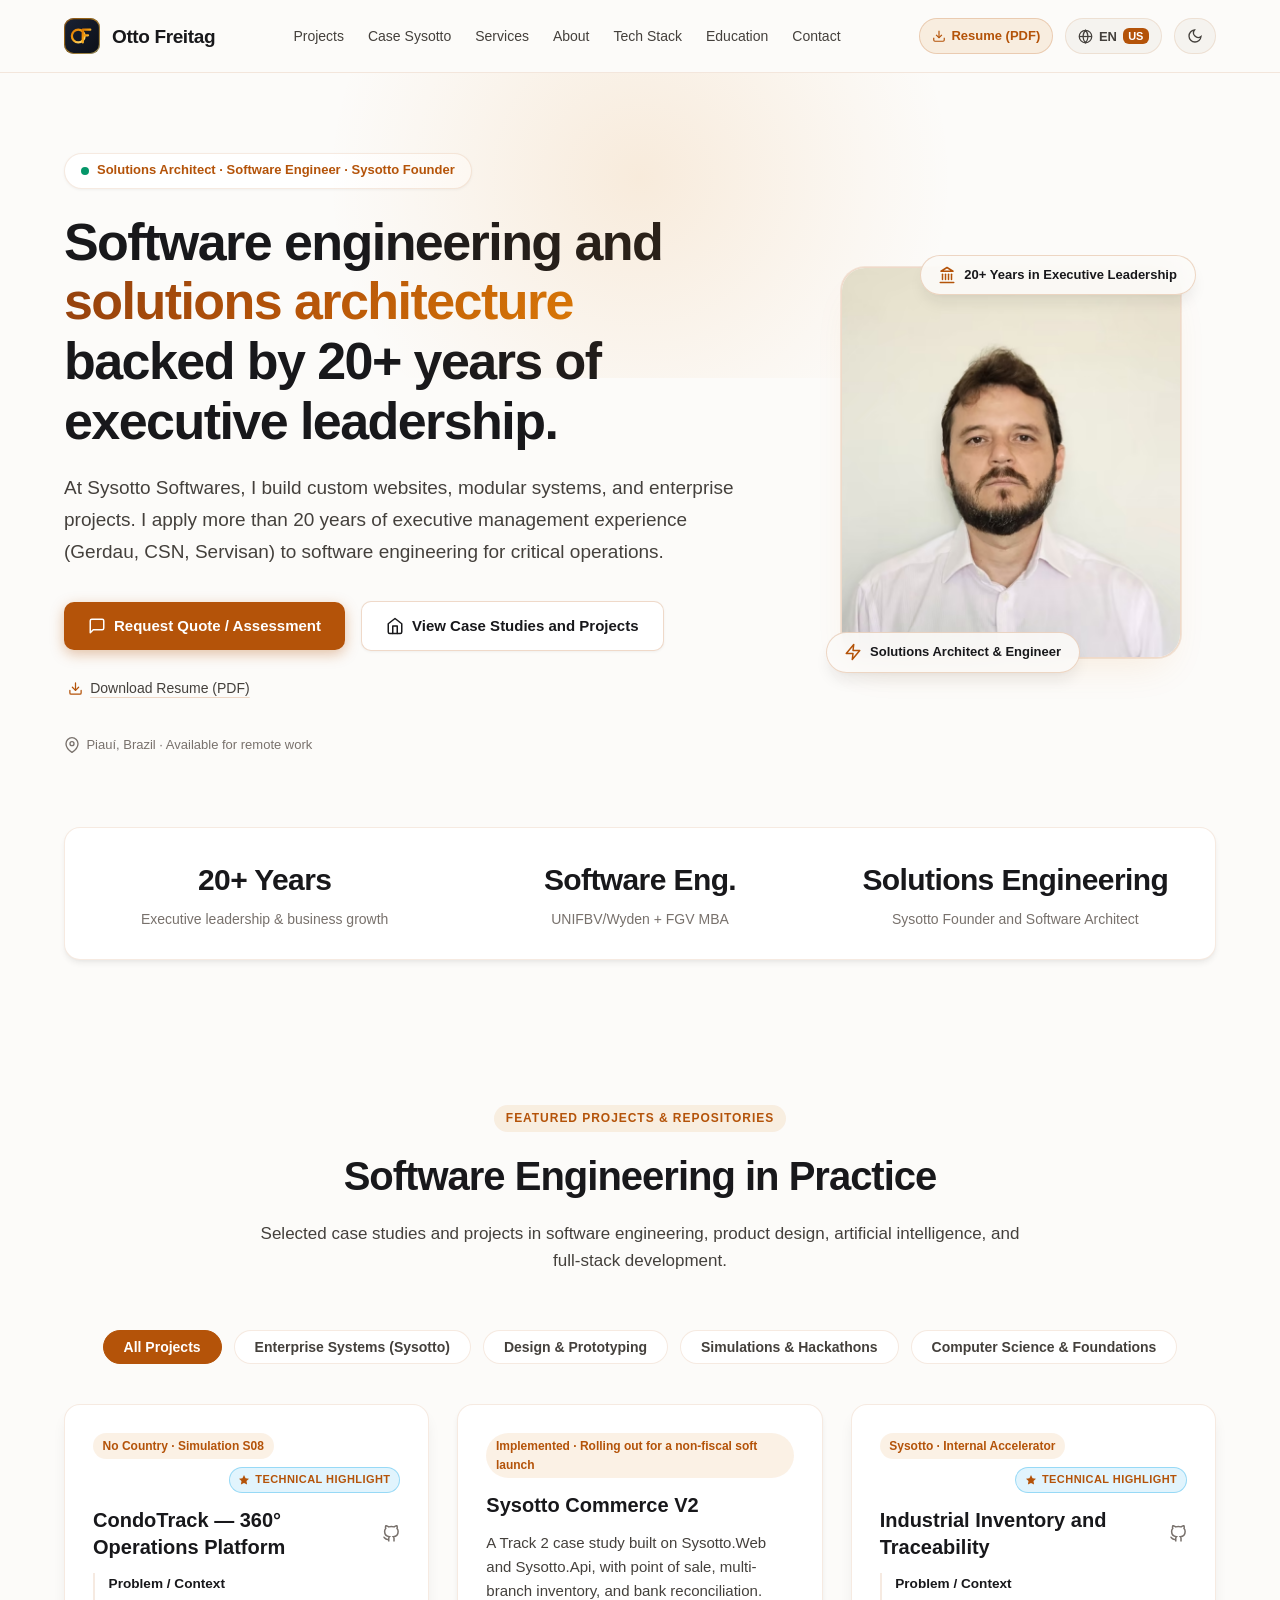
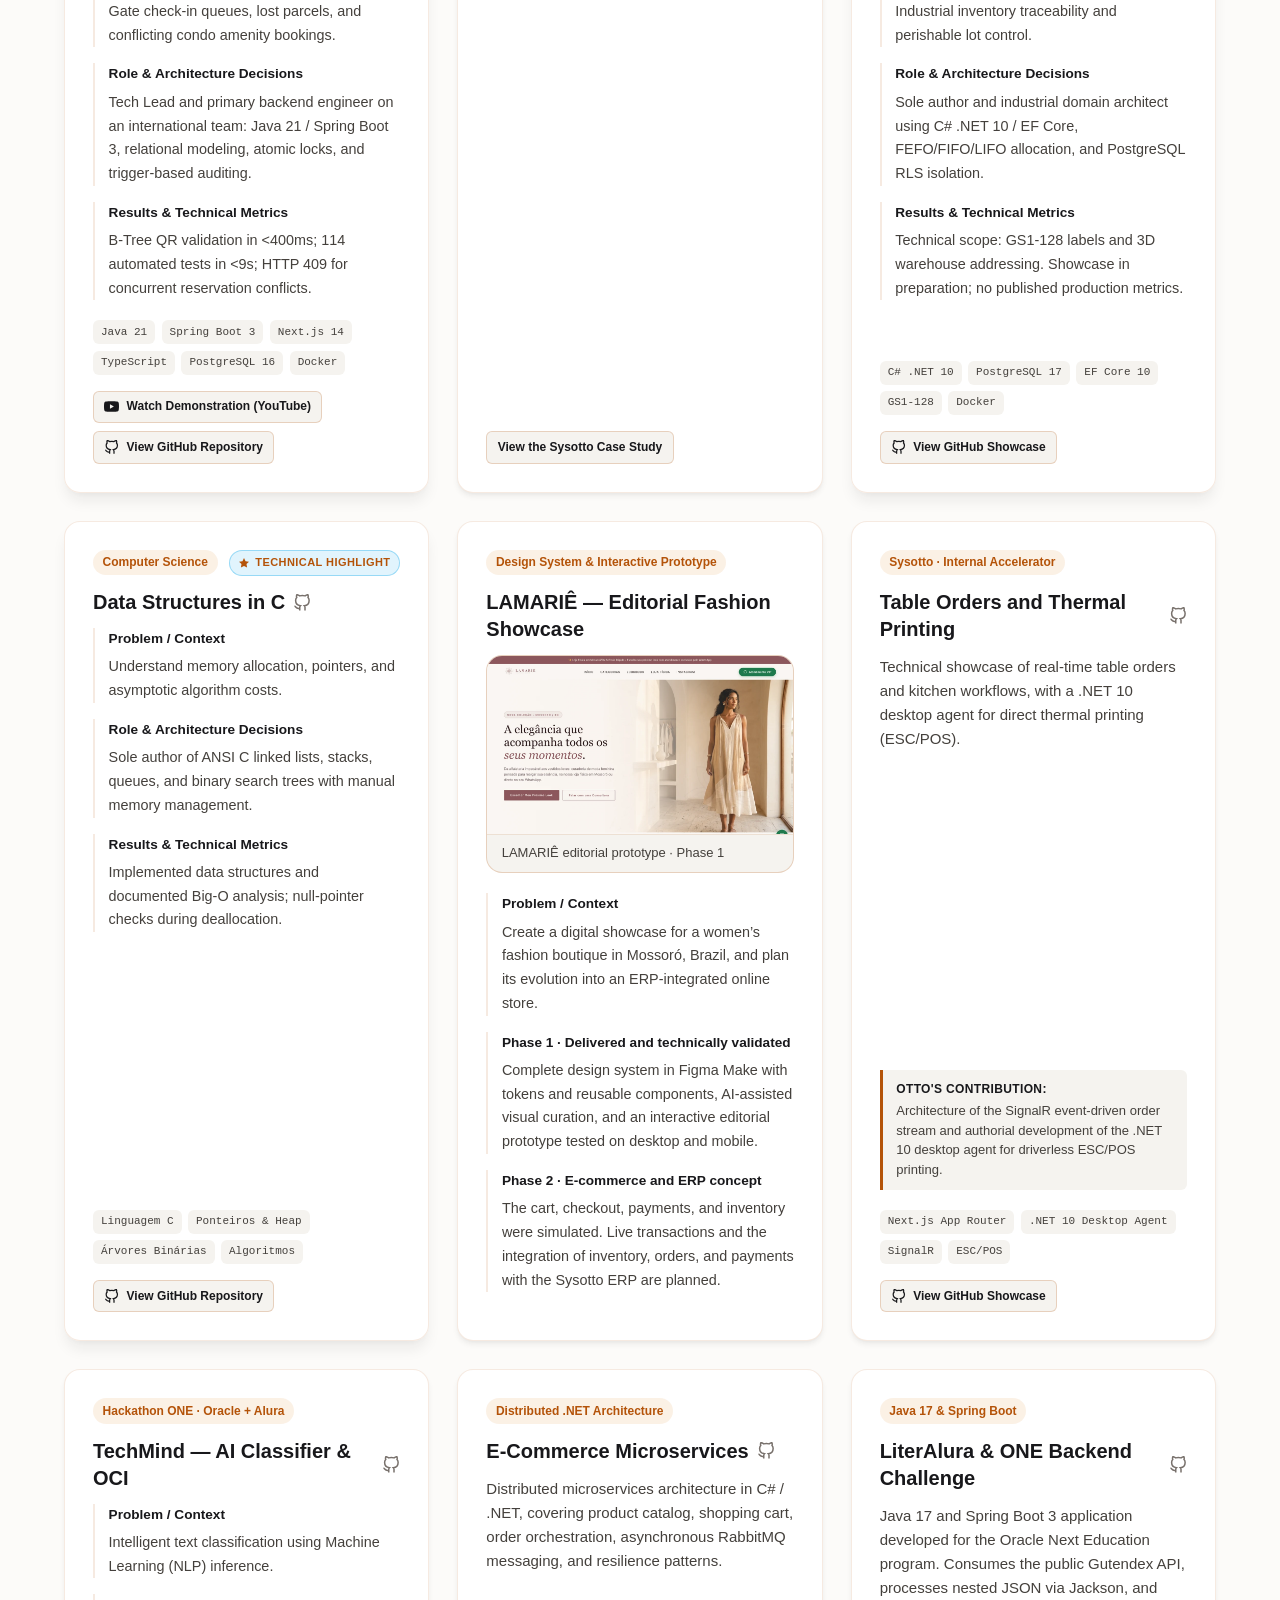
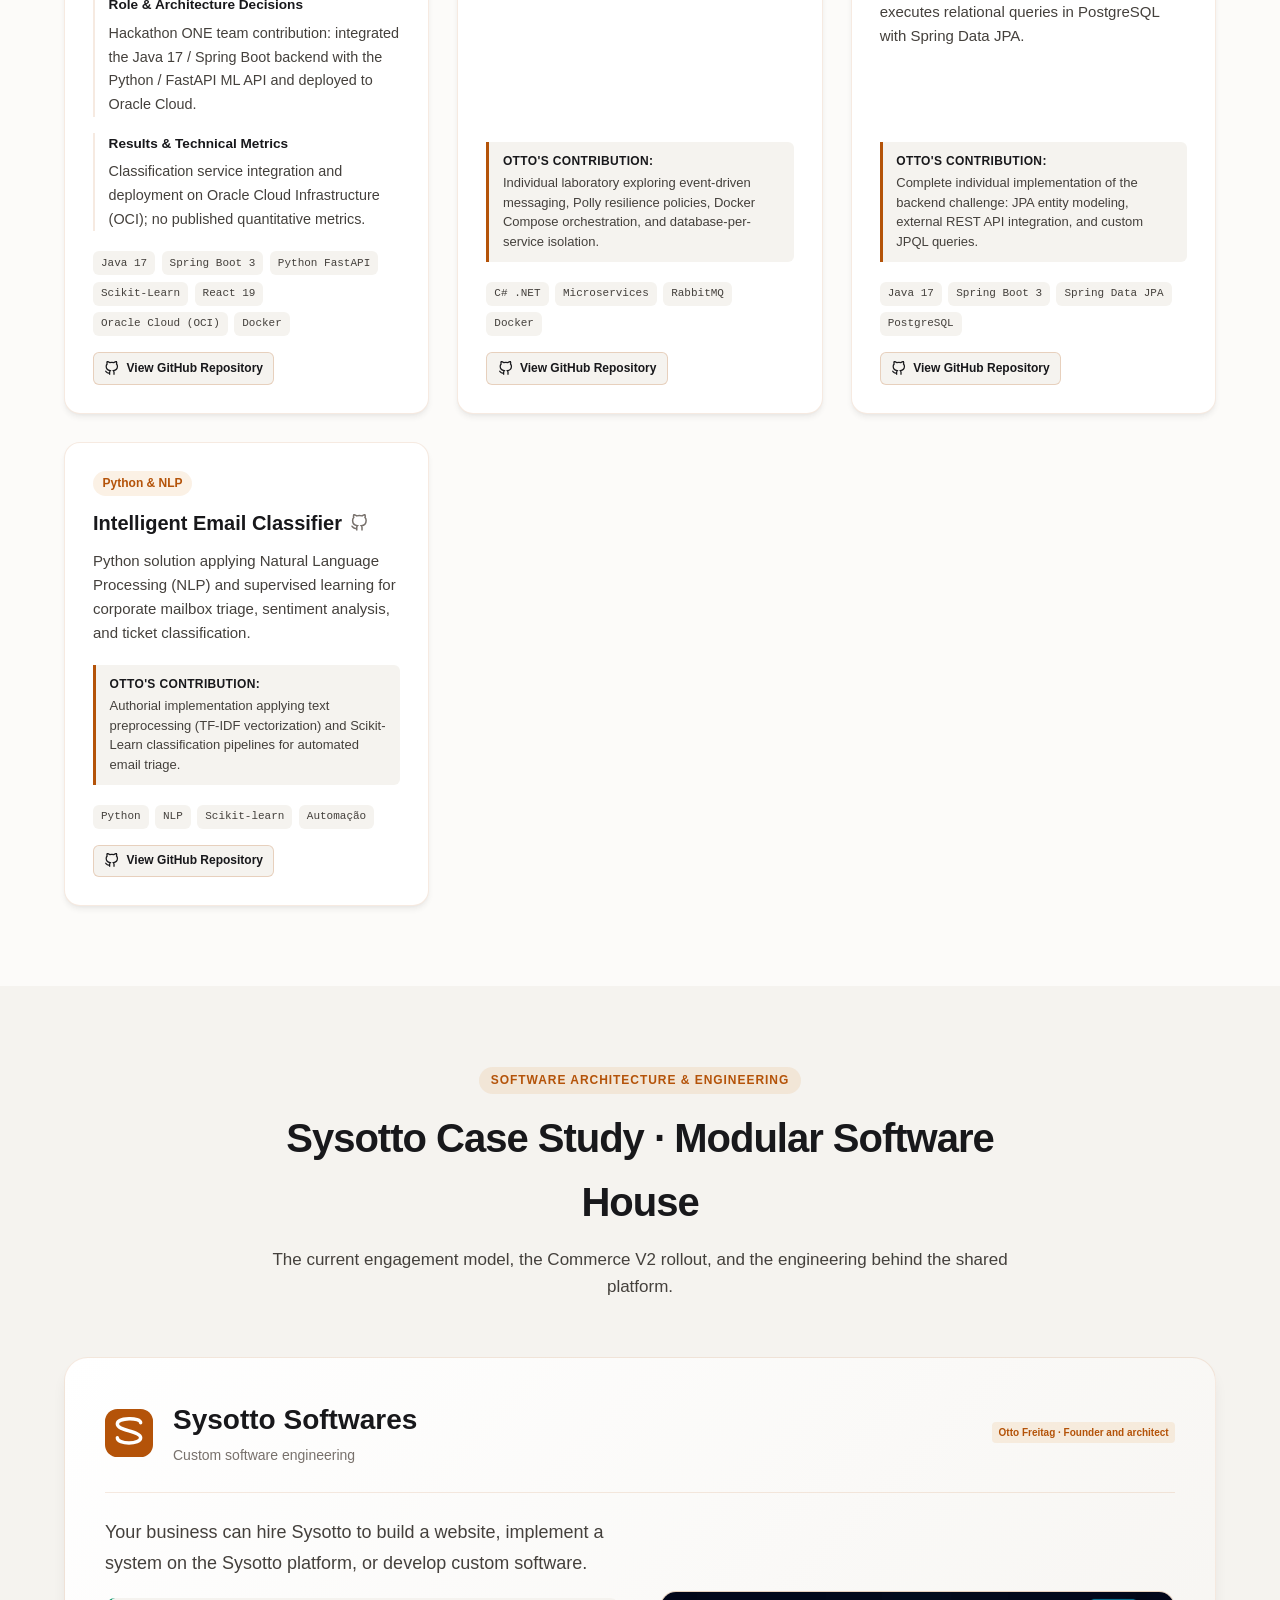
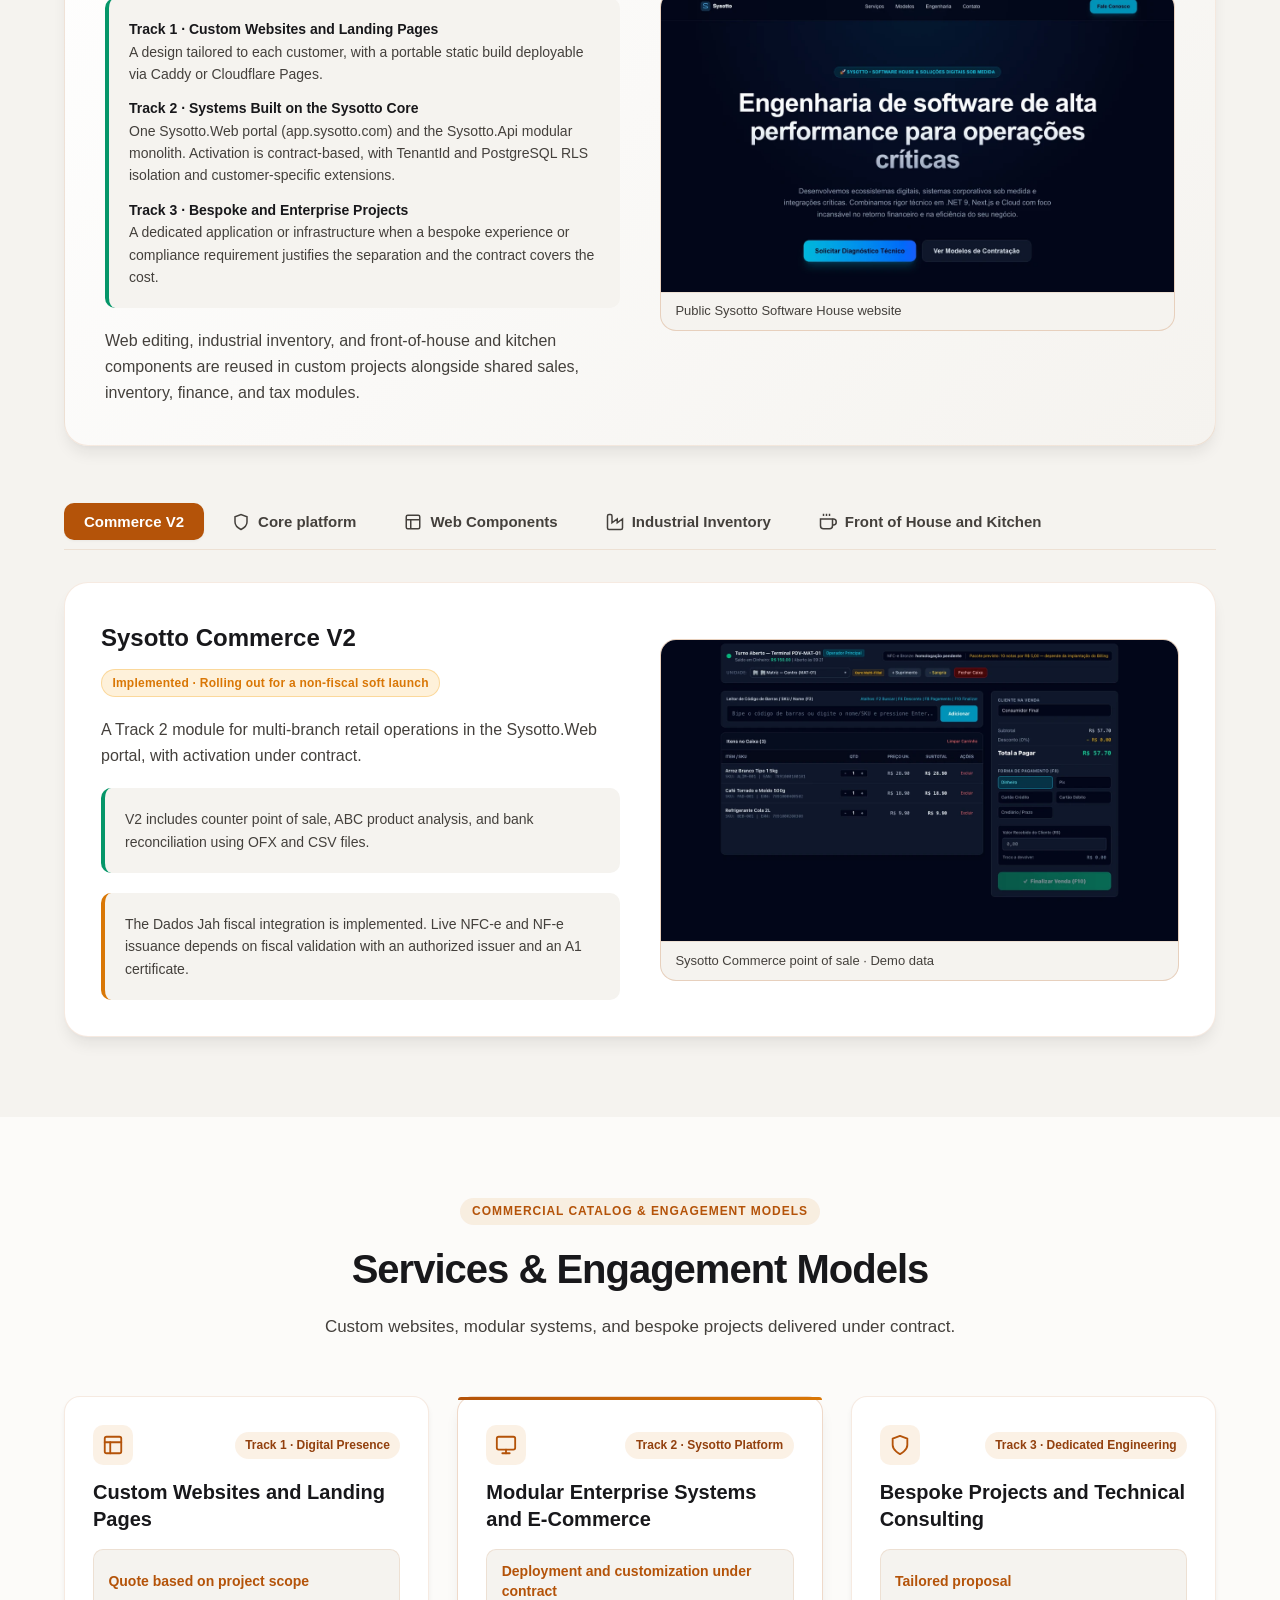
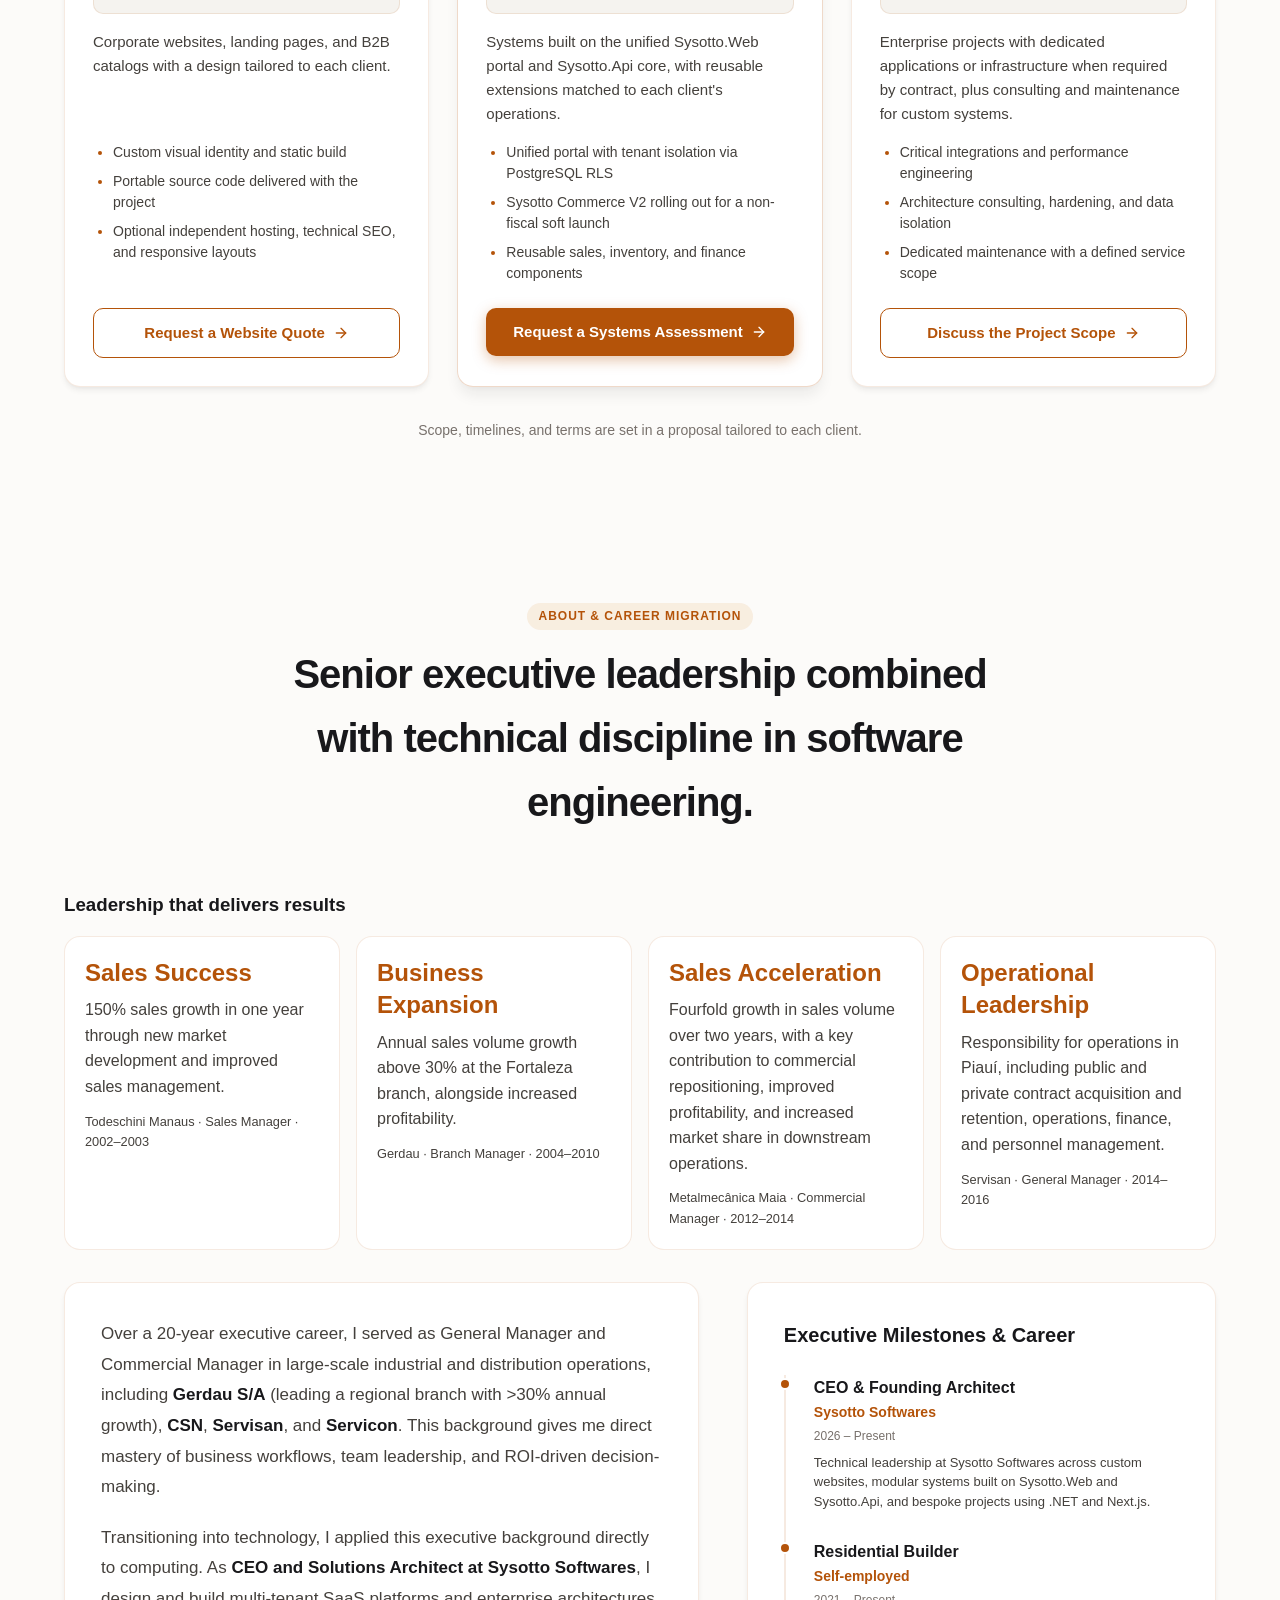
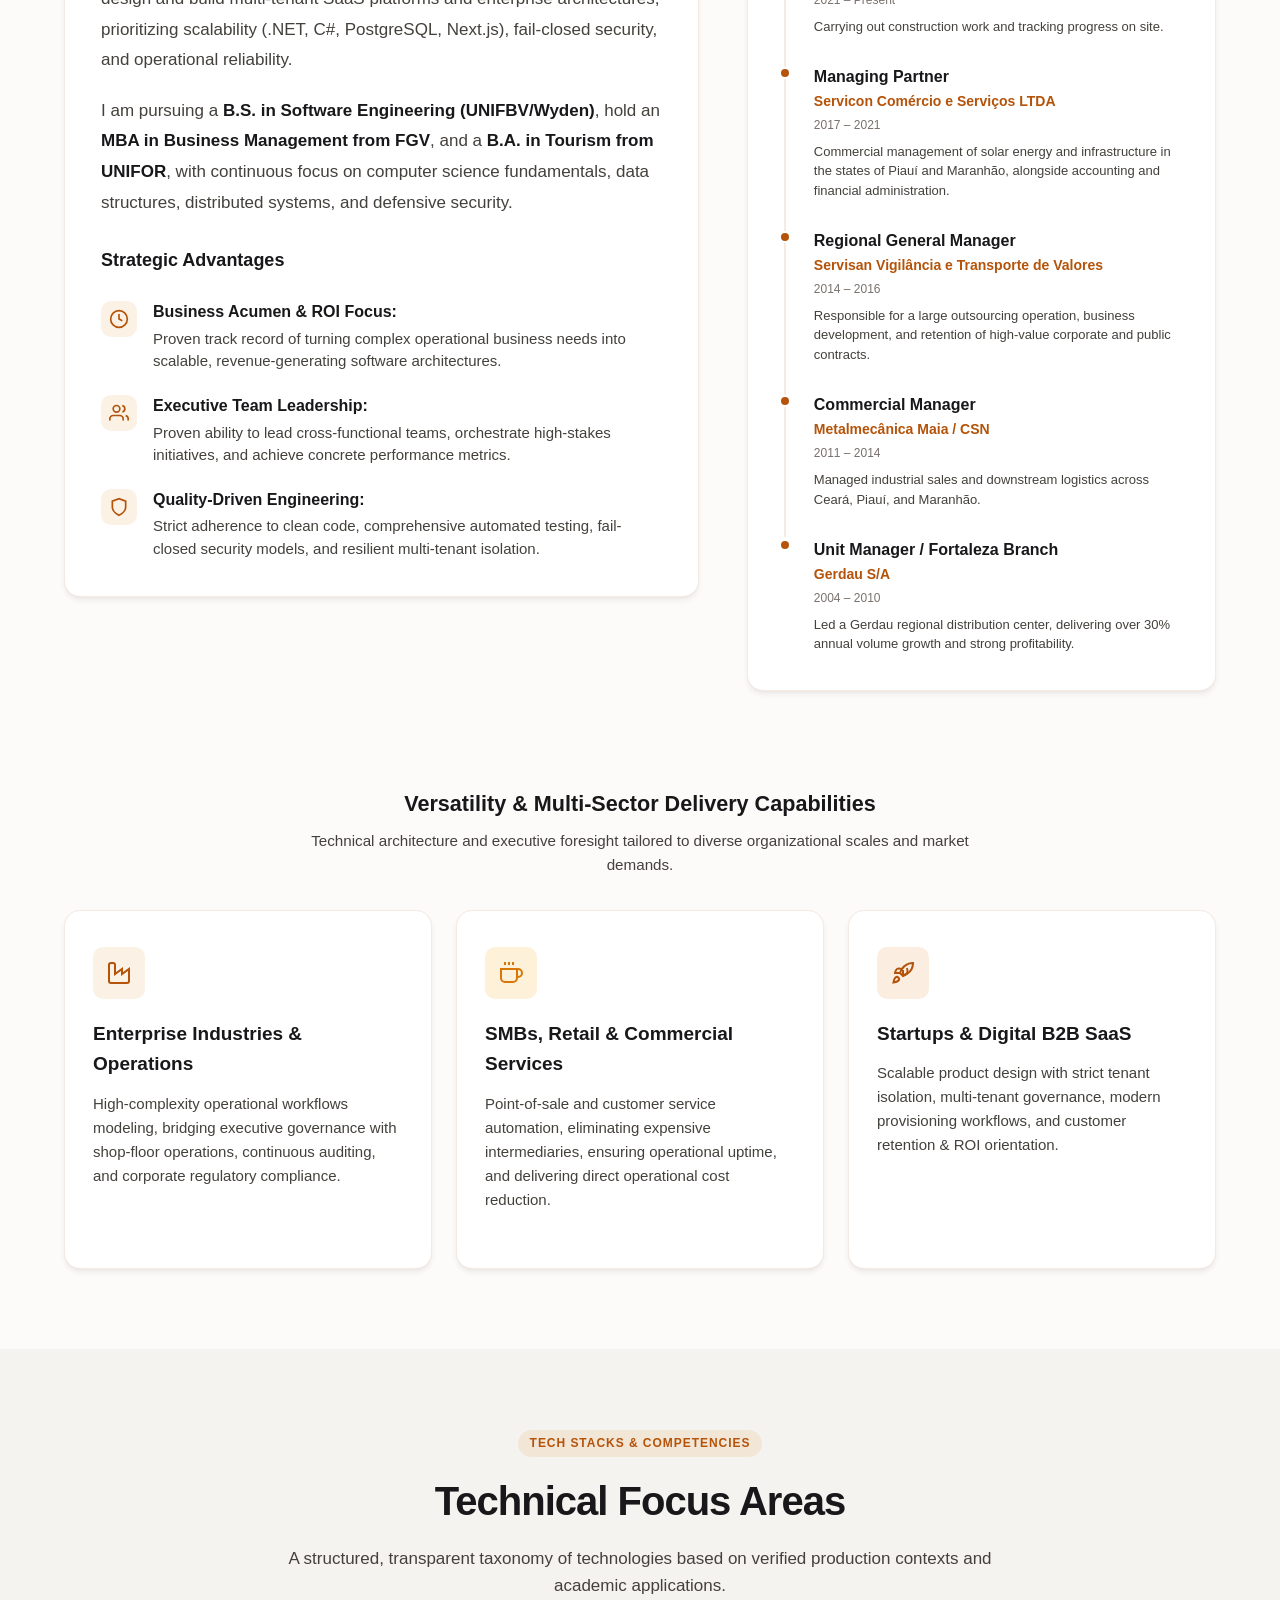
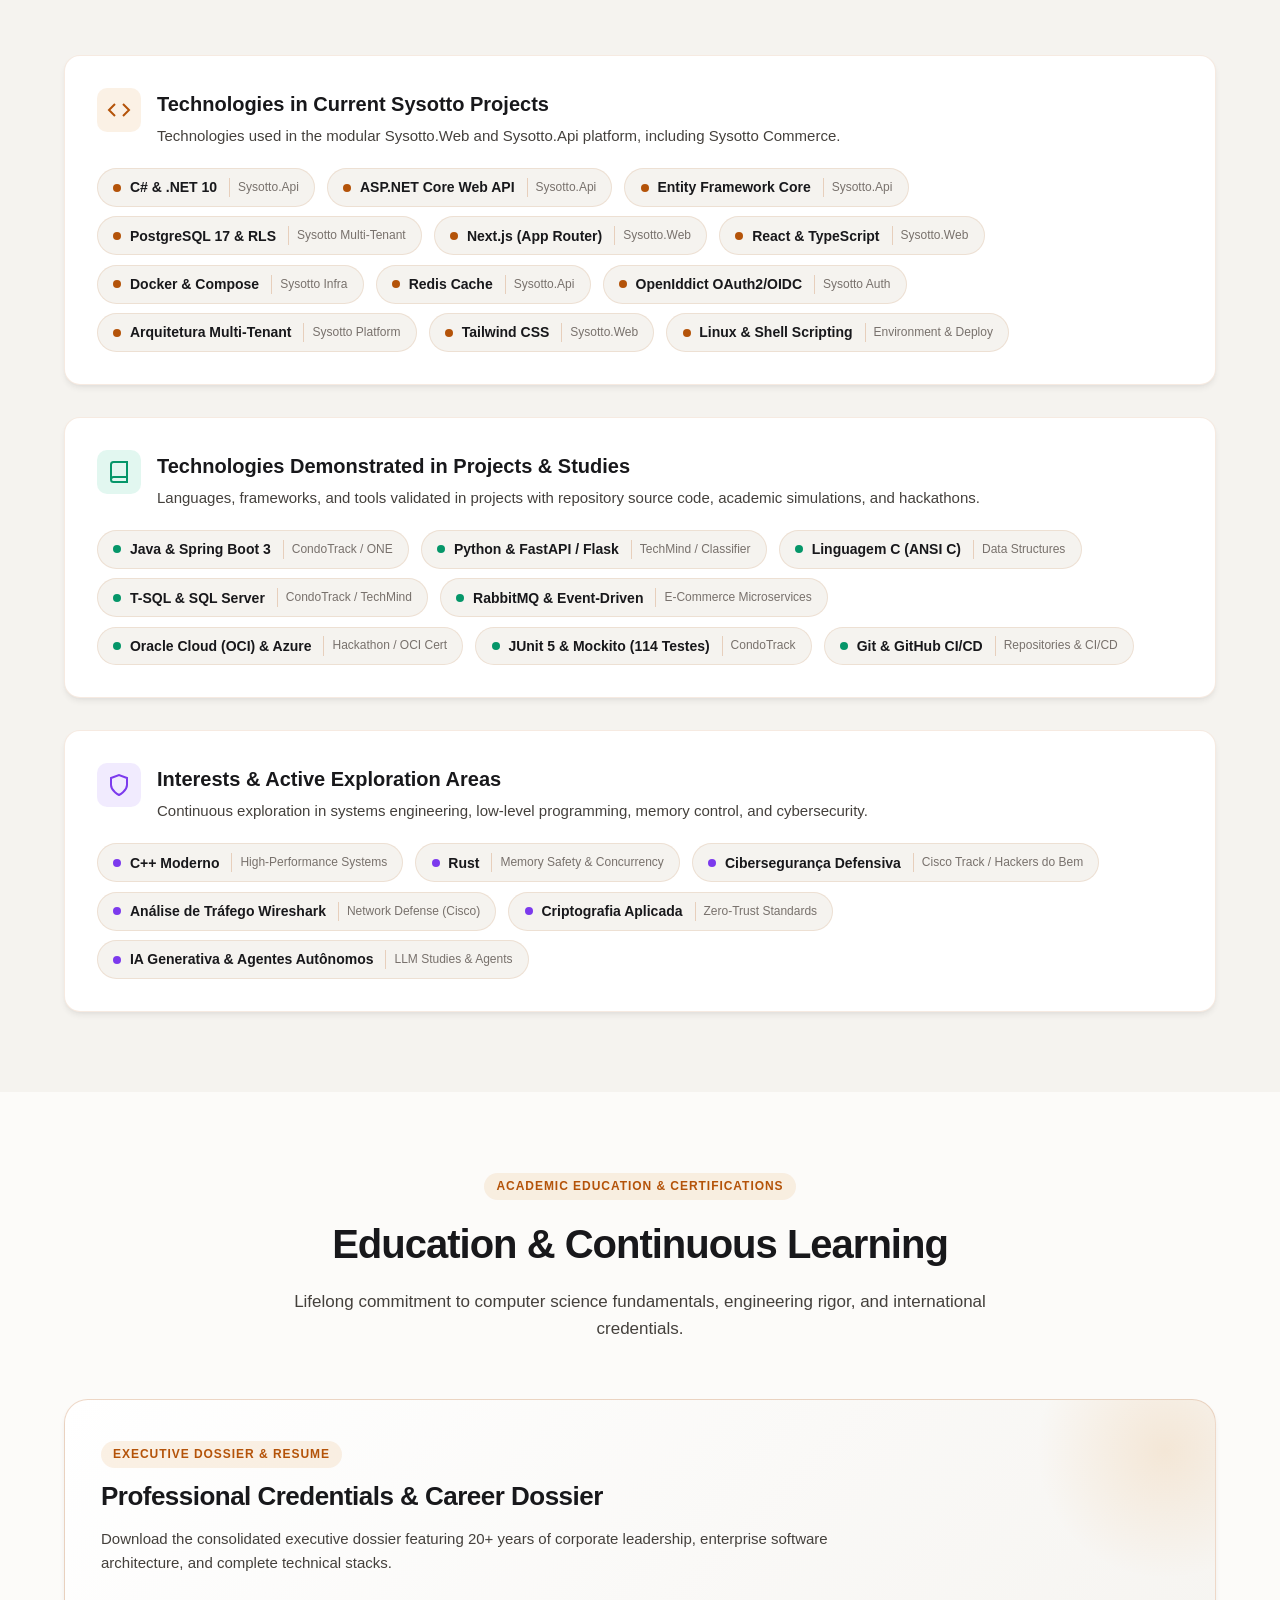
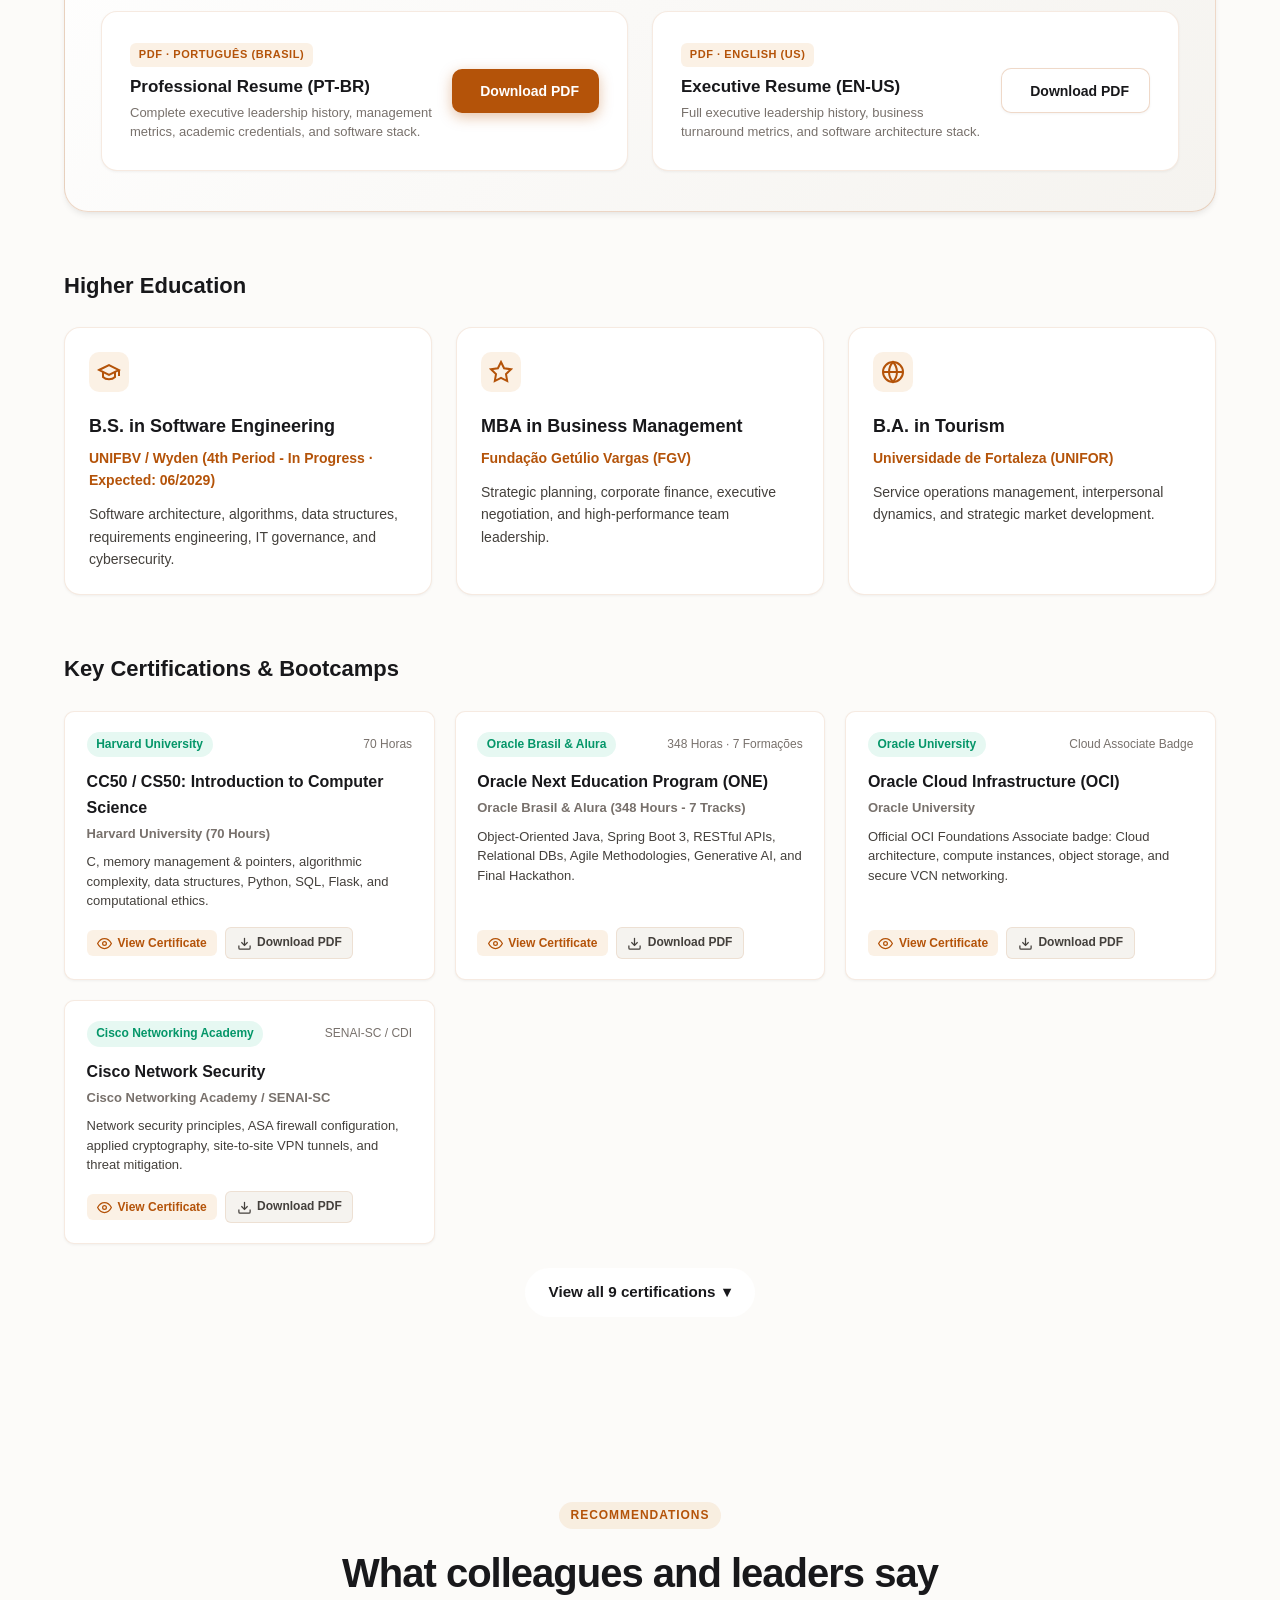
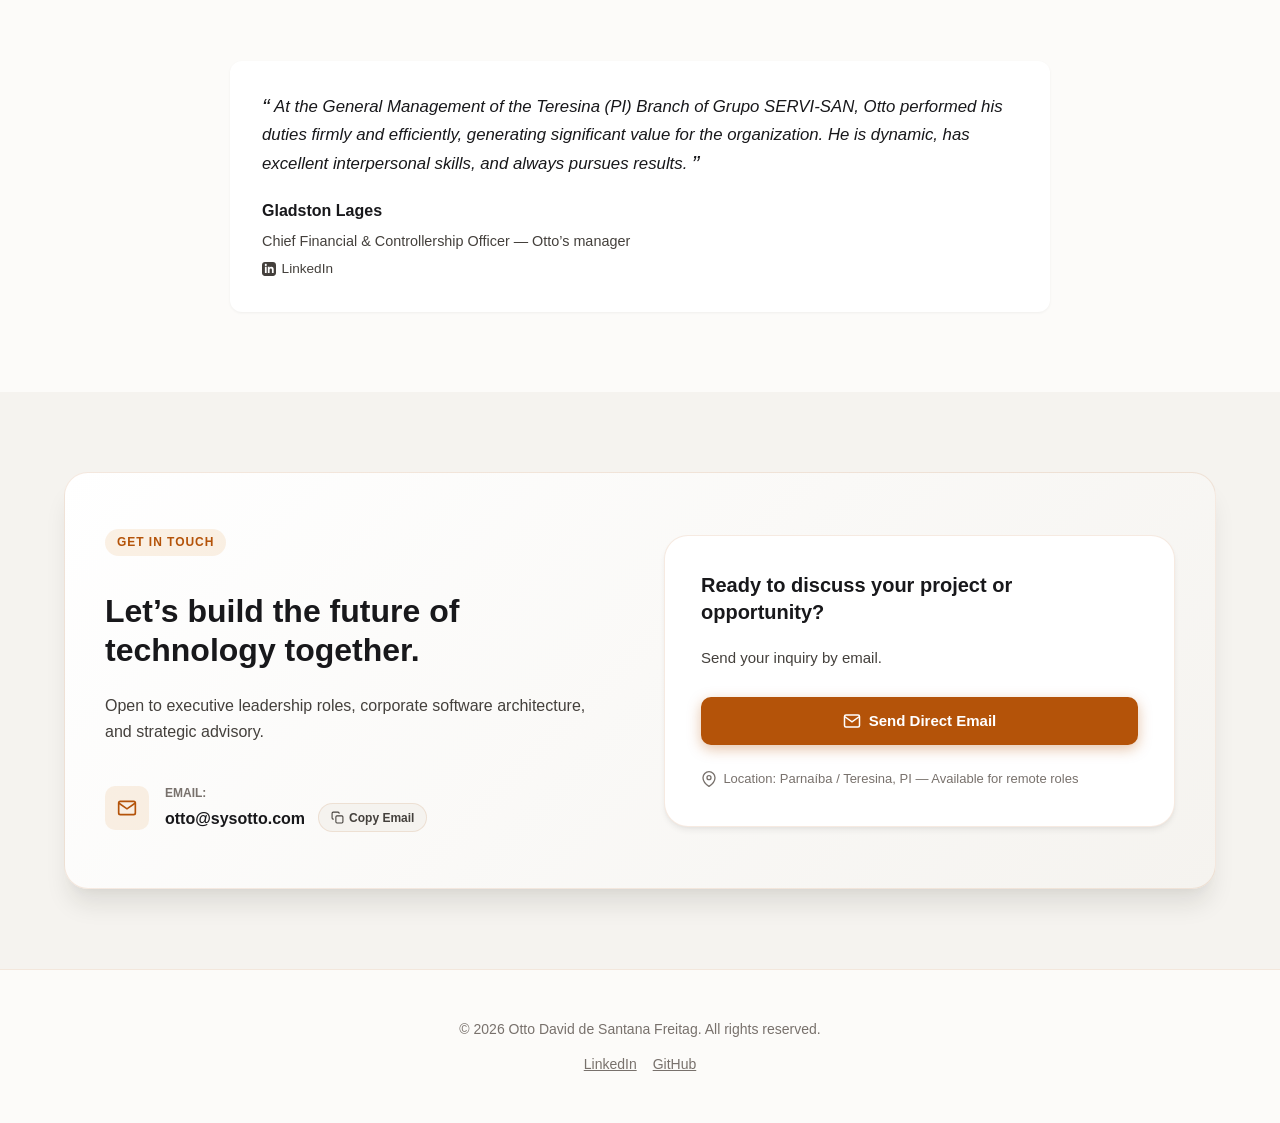
==== commit be8a899c: "fix(portfolio): polish project cards and update site copy" ====
--- a/en/index.html
+++ b/en/index.html
@@ -725,7 +725,7 @@
         </div>
         <div class="sysotto-overview">
           <div class="system-info-col">
-            <p class="sysotto-lead-text" data-i18n="sysotto.lead">ADR 008 formalized Sysotto’s model as a modular software house with three engagement tracks.</p>
+            <p class="sysotto-lead-text" data-i18n="sysotto.lead">Your business can hire Sysotto to build a website, implement a system on the Sysotto platform, or develop custom software.</p>
             <dl class="system-status-box">
               <div class="status-entry">
                 <dt><strong data-i18n="sysotto.track_1_title">Track 1 · Custom Websites and Landing Pages</strong></dt>
@@ -1133,8 +1133,16 @@
             <span class="timeline-bullet"></span>
             <div class="timeline-role" data-i18n="timeline.sysotto_role">CEO &amp; Founding Architect</div>
             <div class="timeline-company">Sysotto Softwares</div>
-            <div class="timeline-date" data-i18n="timeline.sysotto_date">2022 – Present</div>
+            <div class="timeline-date" data-i18n="timeline.sysotto_date">2026 – Present</div>
             <p class="timeline-desc" data-i18n="timeline.sysotto_desc">Technical leadership at Sysotto Softwares across custom websites, modular systems built on Sysotto.Web and Sysotto.Api, and bespoke projects using .NET and Next.js.</p>
+          </div>
+
+          <div class="timeline-step">
+            <span class="timeline-bullet"></span>
+            <div class="timeline-role" data-i18n="timeline.builder_role">Residential Builder</div>
+            <div class="timeline-company" data-i18n="timeline.builder_affiliation">Self-employed</div>
+            <div class="timeline-date" data-i18n="timeline.builder_date">2021 – Present</div>
+            <p class="timeline-desc" data-i18n="timeline.builder_desc">Carrying out construction work and tracking progress on site.</p>
           </div>
 
           <div class="timeline-step">
@@ -1663,7 +1671,6 @@
         <a href="https://www.linkedin.com/in/otto-freitag-60912031" target="_blank" rel="noopener">LinkedIn</a>
         <a href="https://github.com/OttoF77" target="_blank" rel="noopener">GitHub</a>
       </div>
-      <p class="footer-built-with" data-i18n="footer.built_with">Built with modern web standards, hosted on GitHub Pages.</p>
     </div>
   </footer>
 
--- a/css/style.css
+++ b/css/style.css
@@ -1657,21 +1657,8 @@
 }
 
 .project-card.featured-case {
-  border-color: var(--brand-primary);
   box-shadow: var(--shadow-lg);
   background: linear-gradient(to bottom, var(--bg-secondary), var(--bg-elevated));
-}
-
-.project-card.featured-case::before {
-  content: '';
-  position: absolute;
-  top: 0;
-  left: 0;
-  right: 0;
-  height: 3px;
-  background: linear-gradient(90deg, var(--brand-primary), var(--brand-secondary));
-  border-top-left-radius: var(--radius-lg);
-  border-top-right-radius: var(--radius-lg);
 }
 
 .project-card-header {
@@ -2376,11 +2363,6 @@
   margin-left: 0.5rem;
   height: 1.8rem;
   font-size: 0.75rem;
-}
-
-.footer-built-with {
-  font-size: 0.8125rem;
-  color: var(--text-muted);
 }
 
 .channel-location-note {
